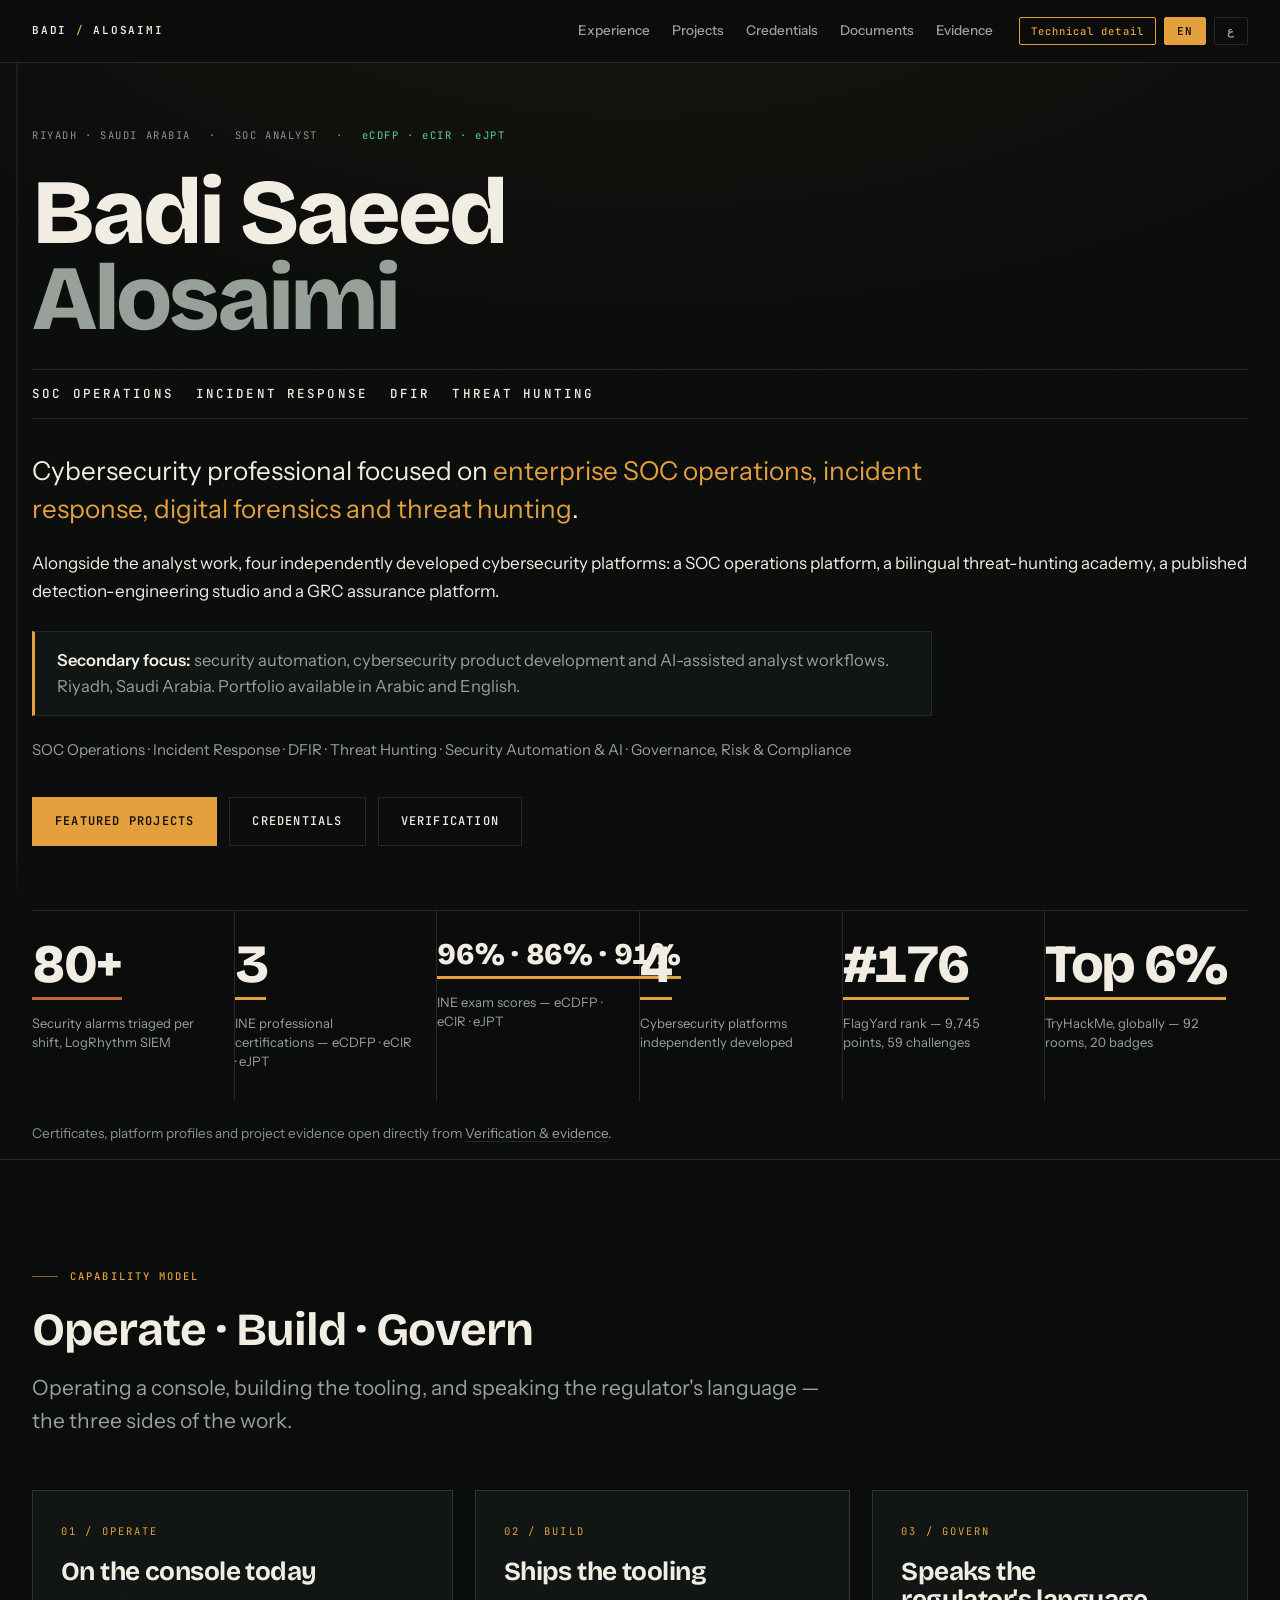
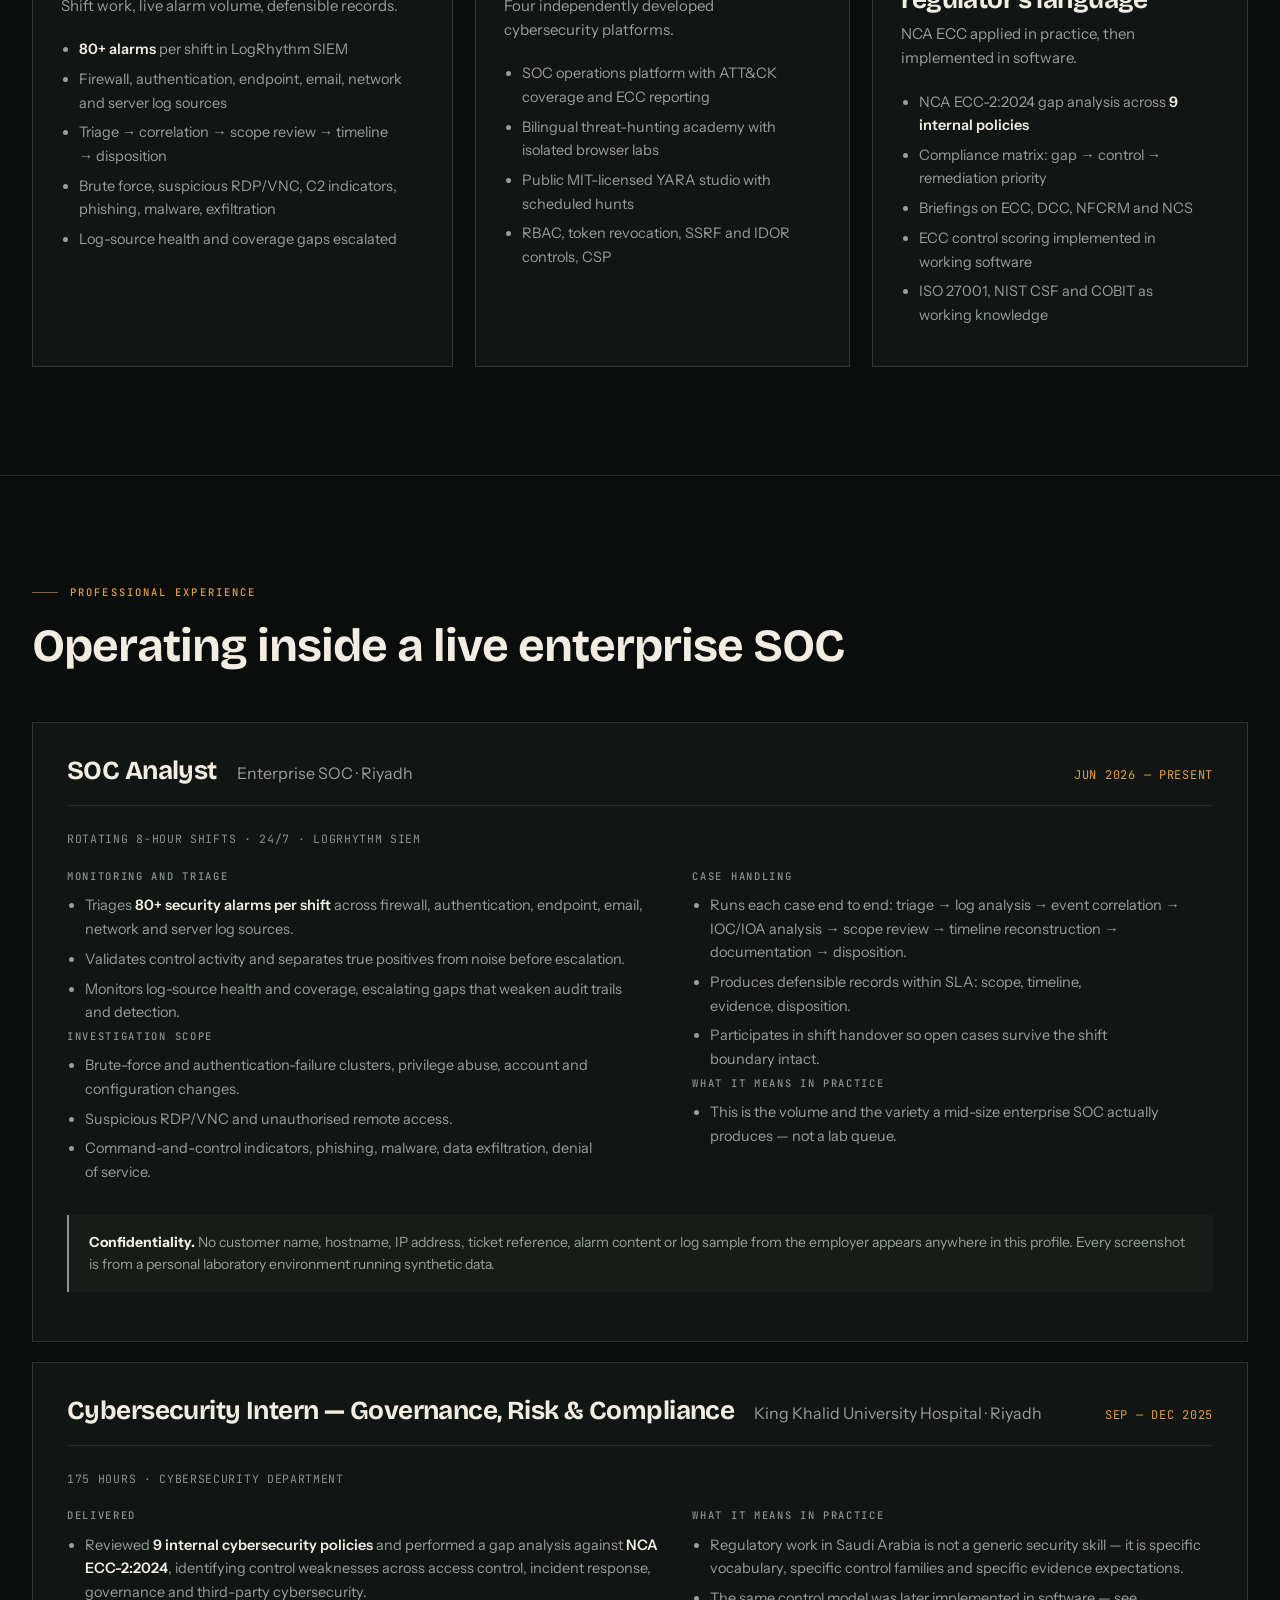
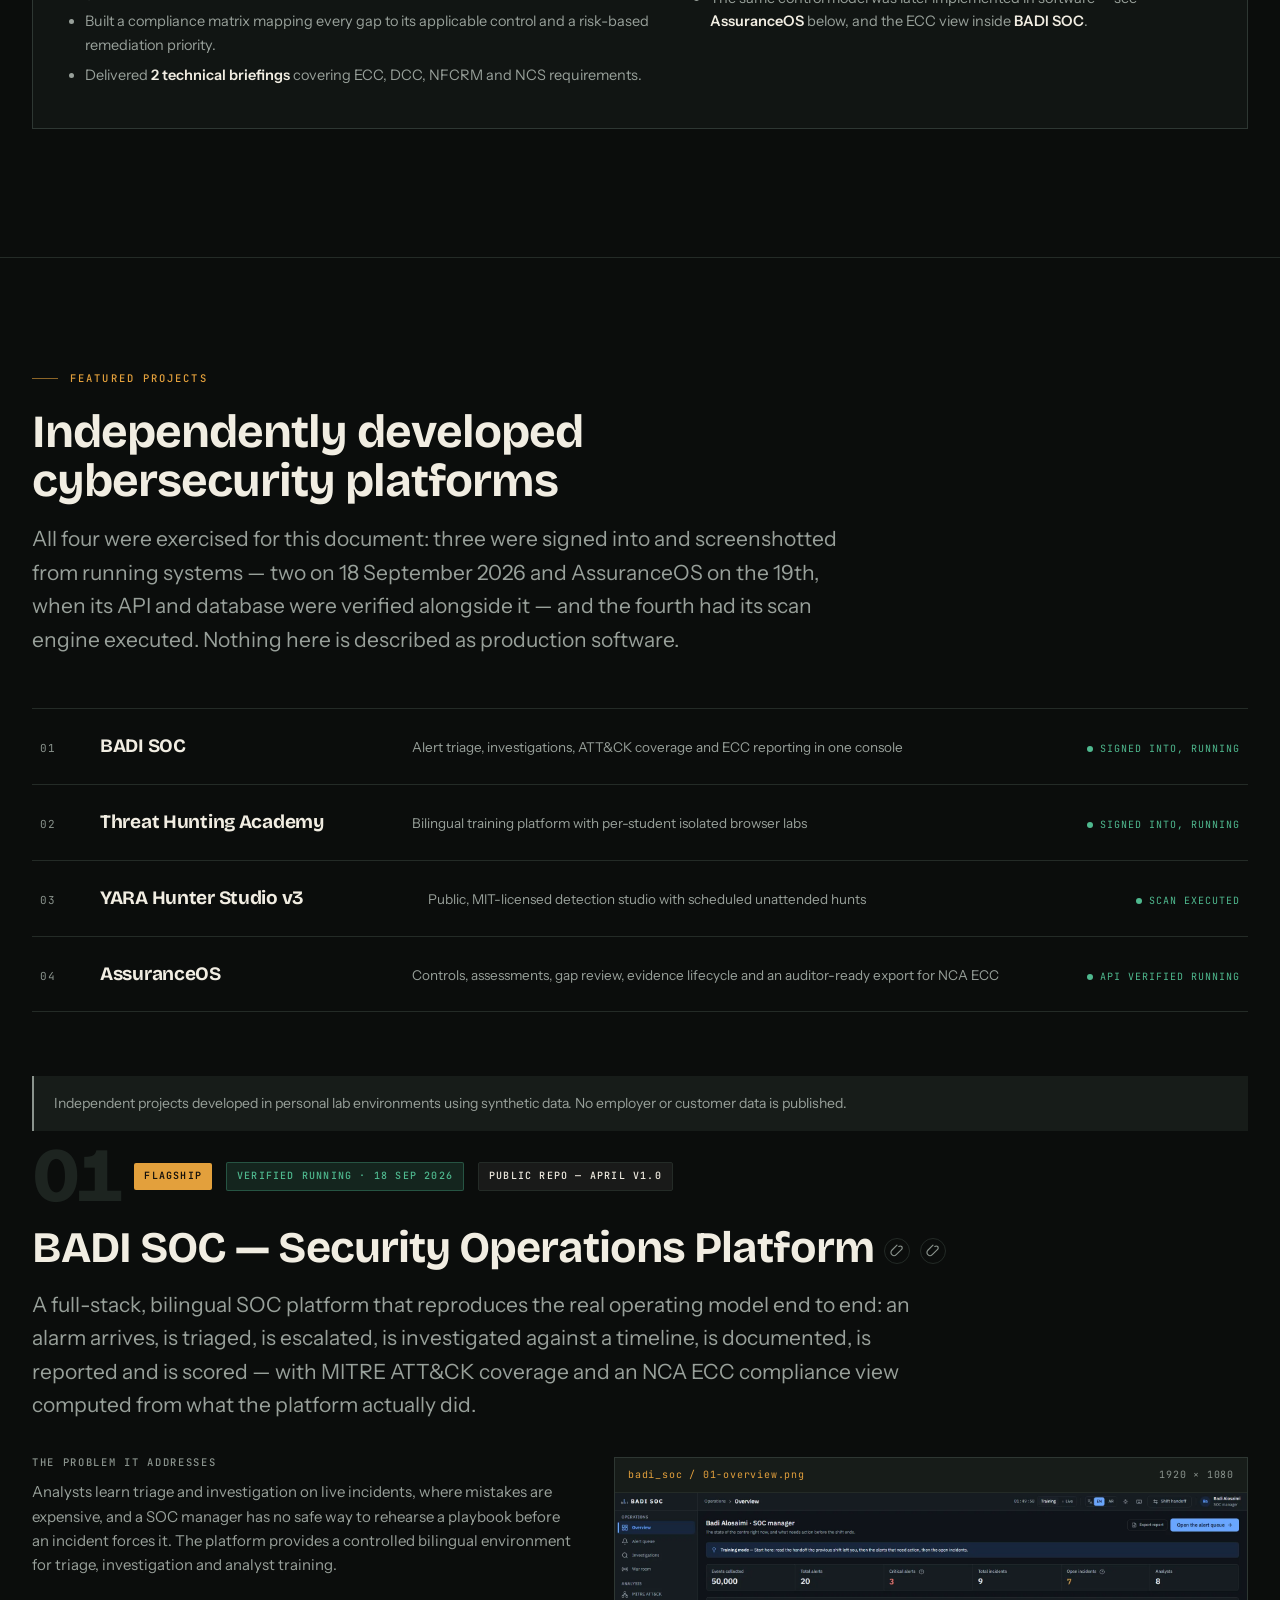
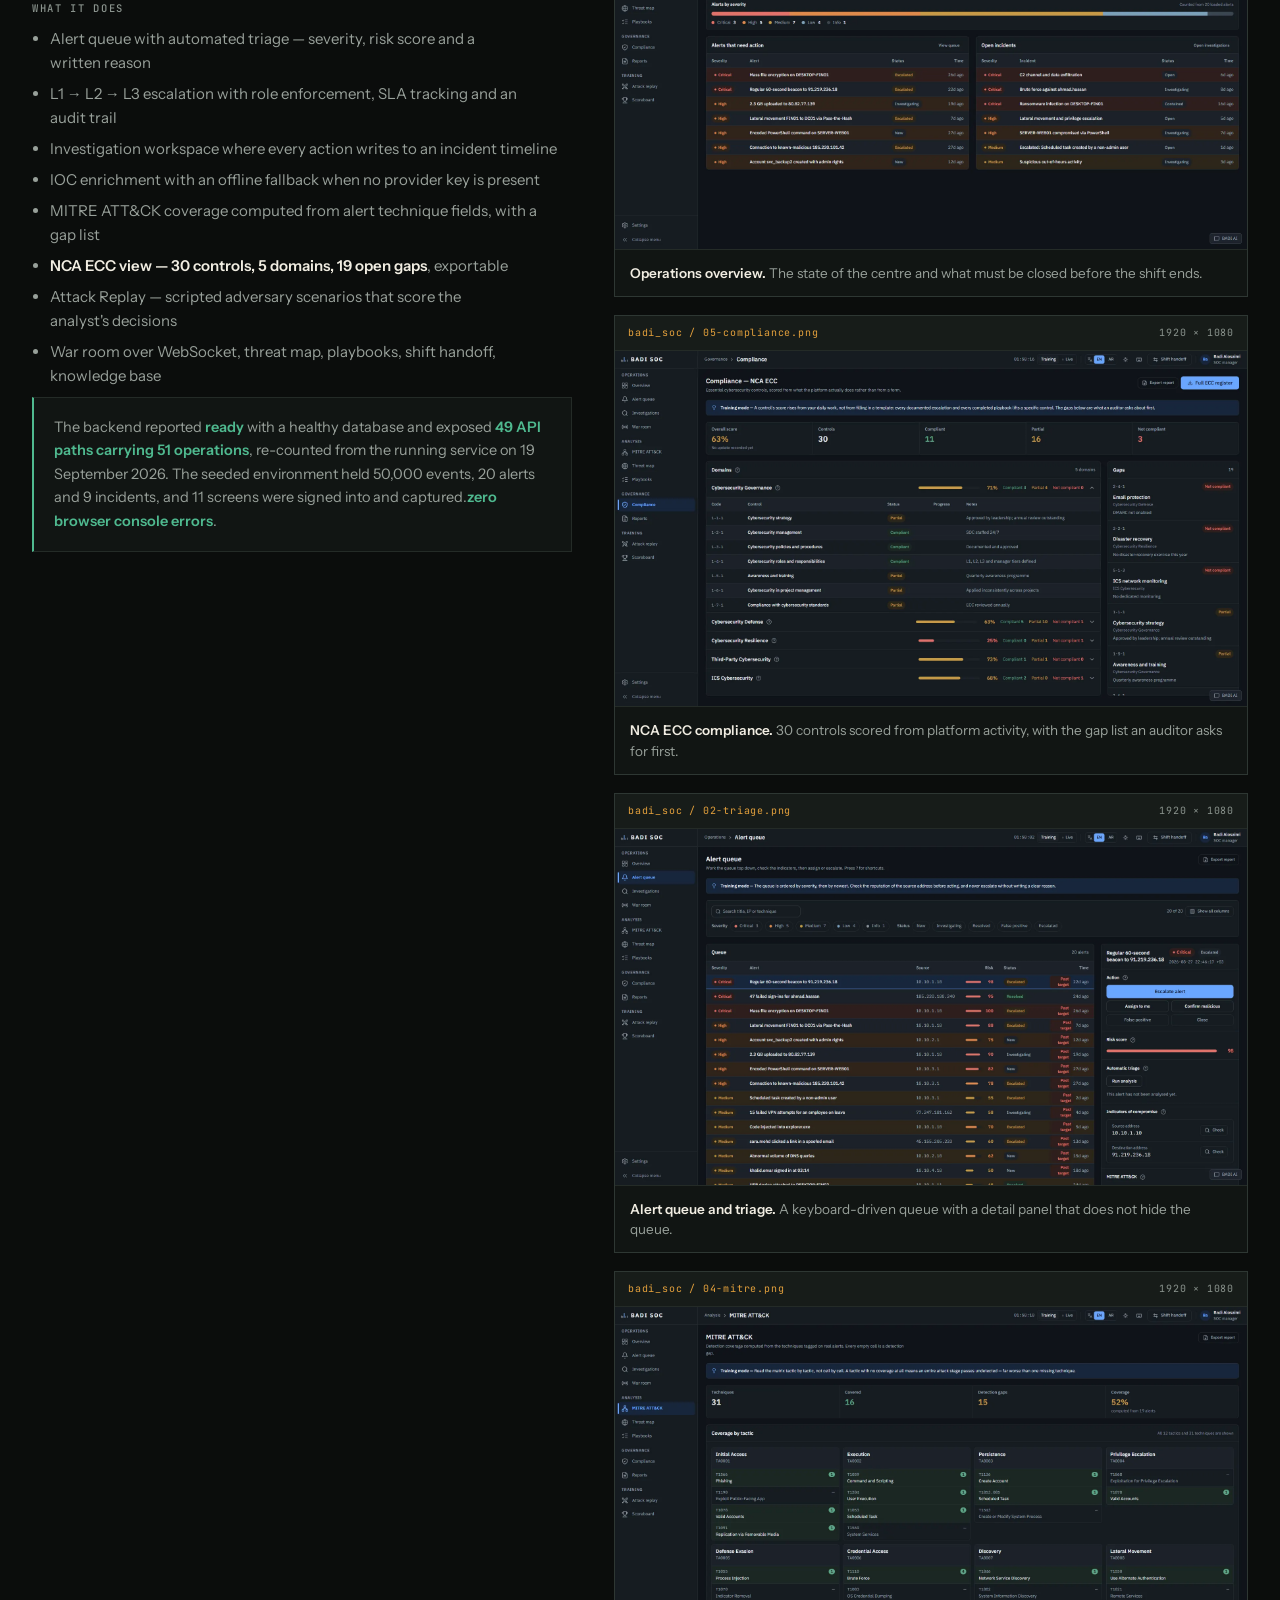
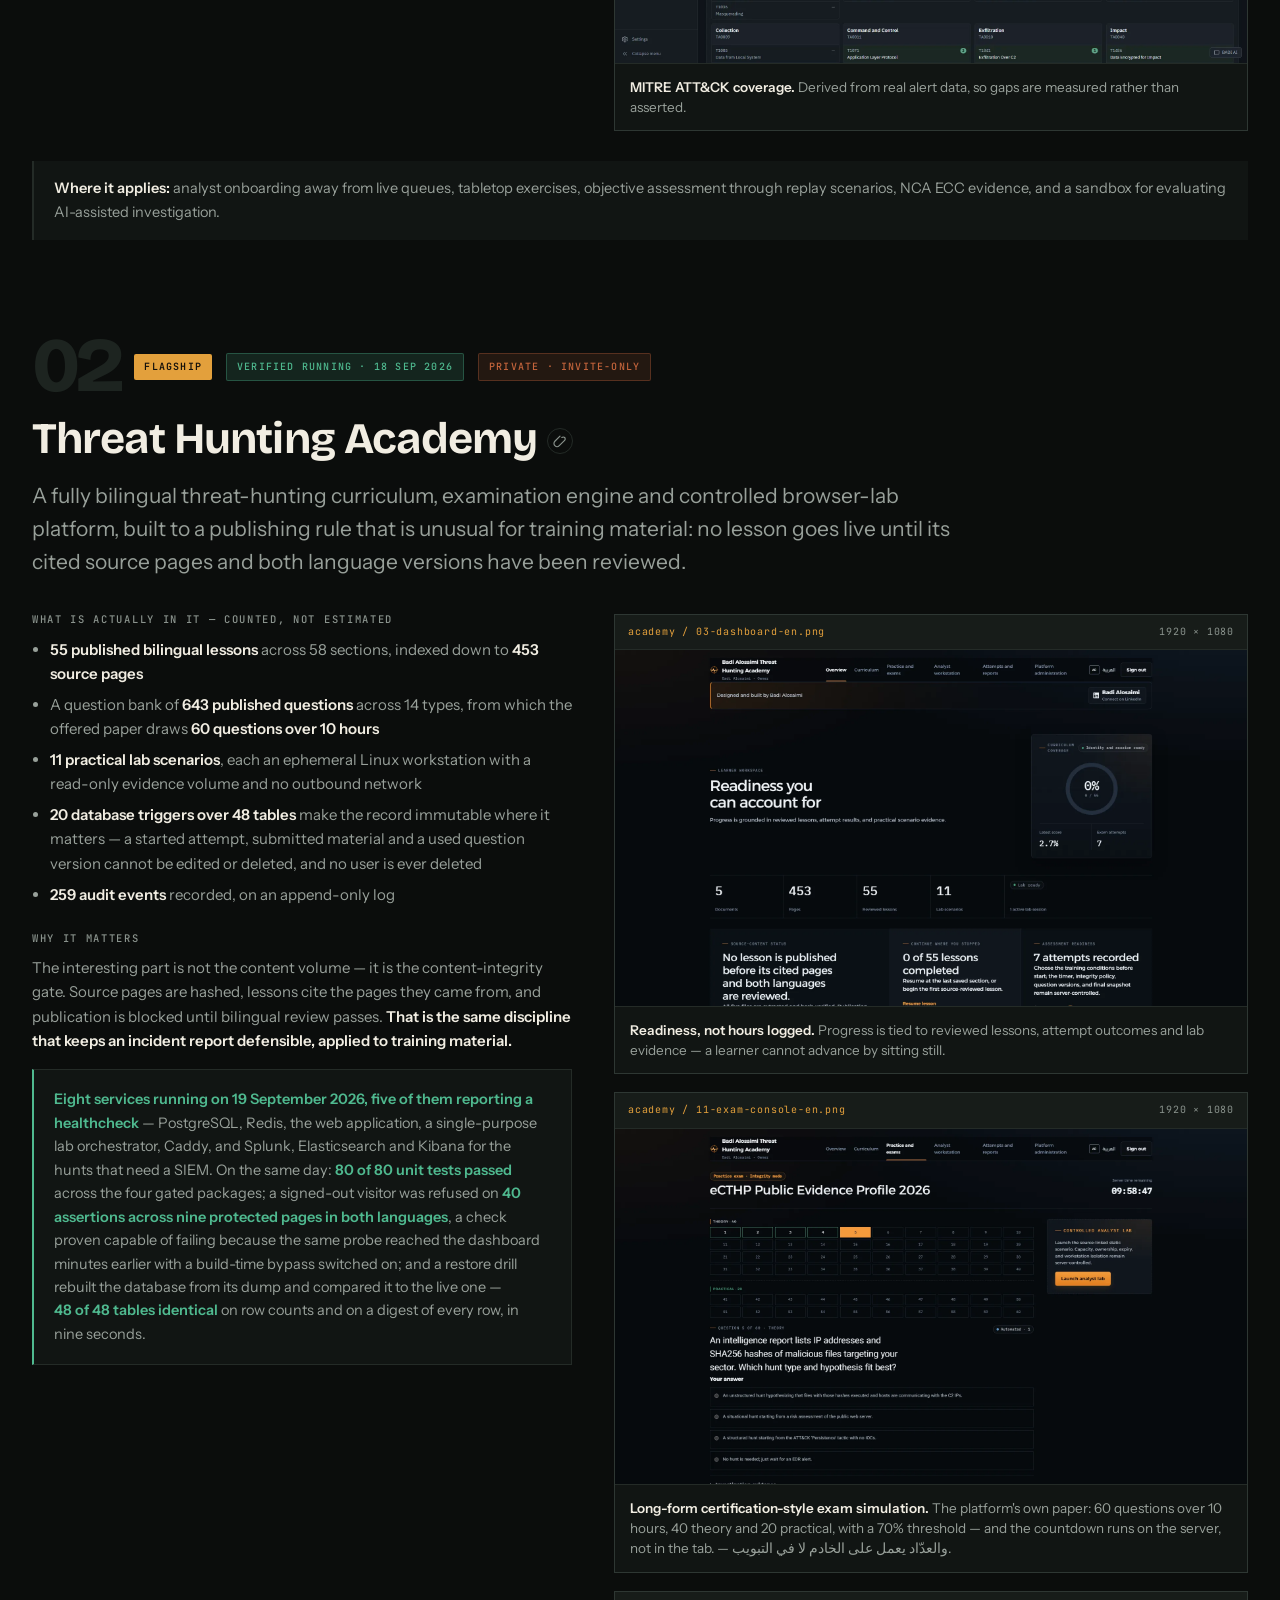
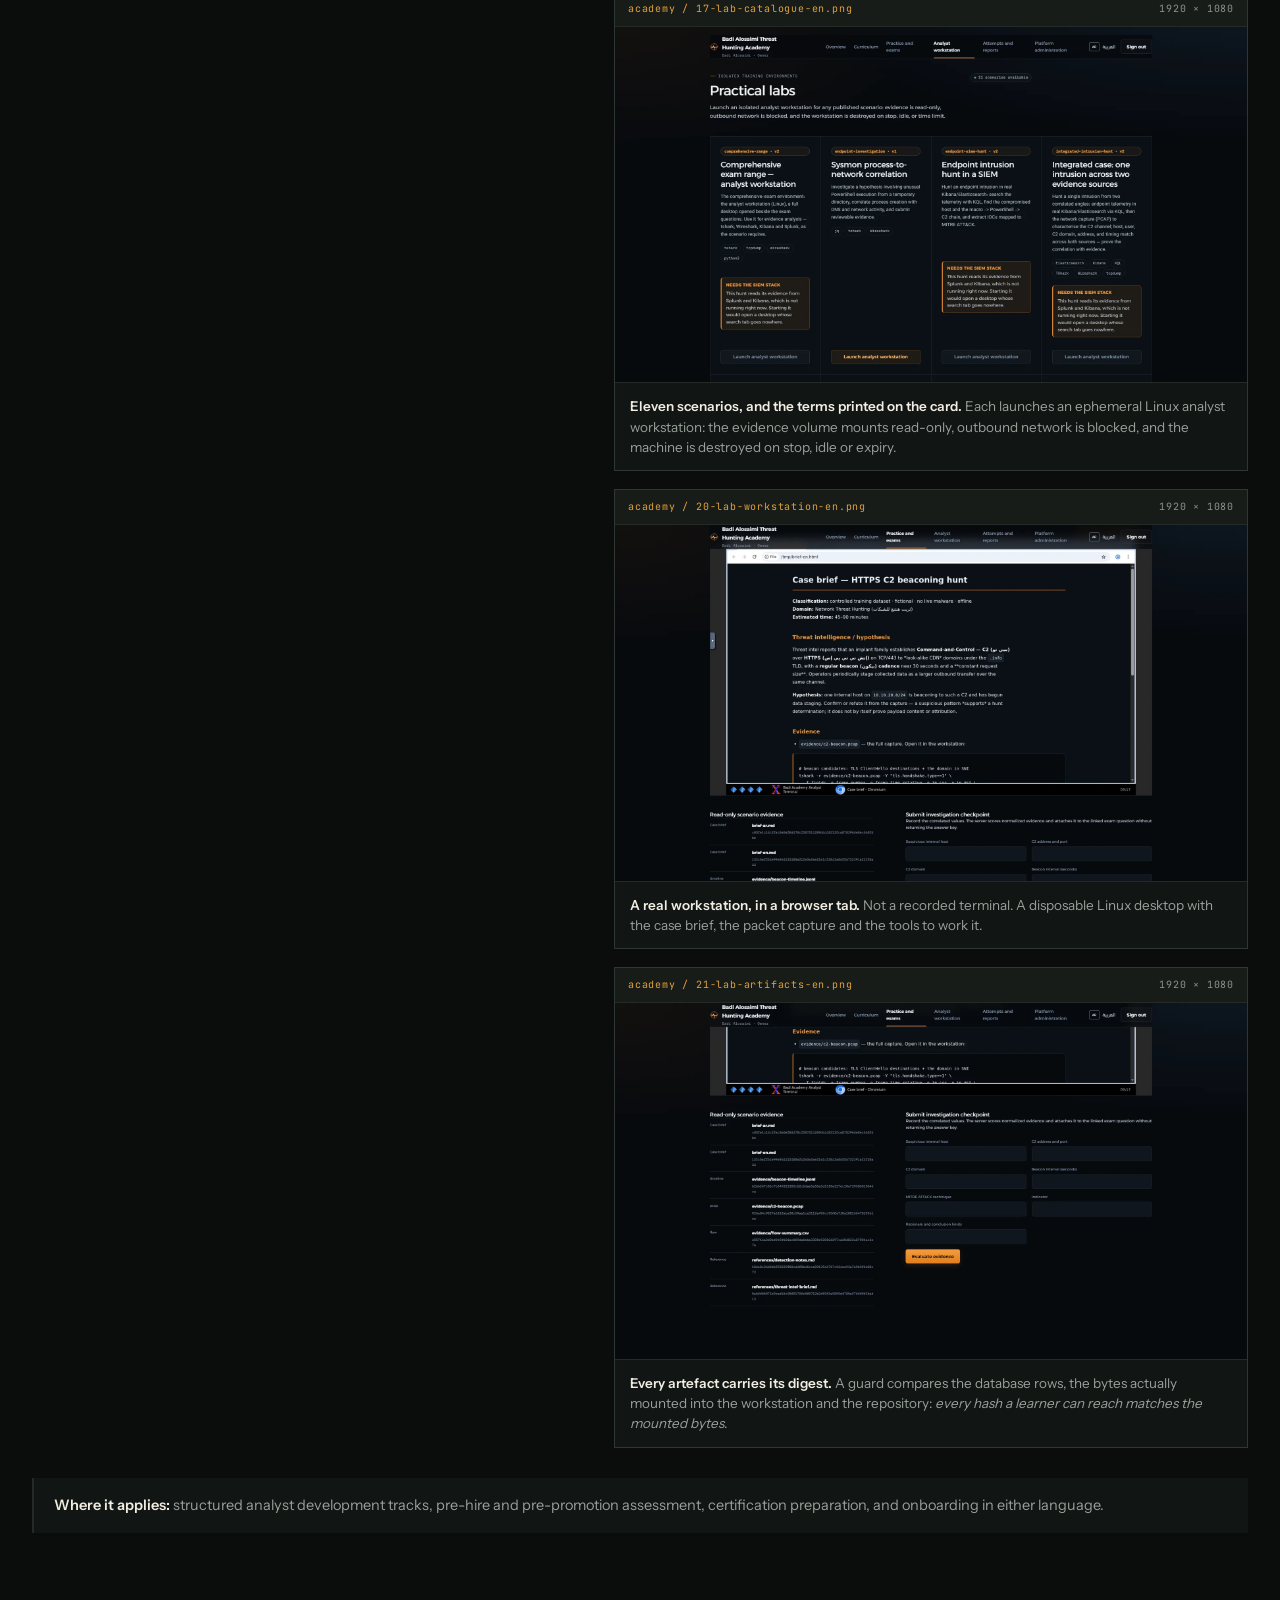
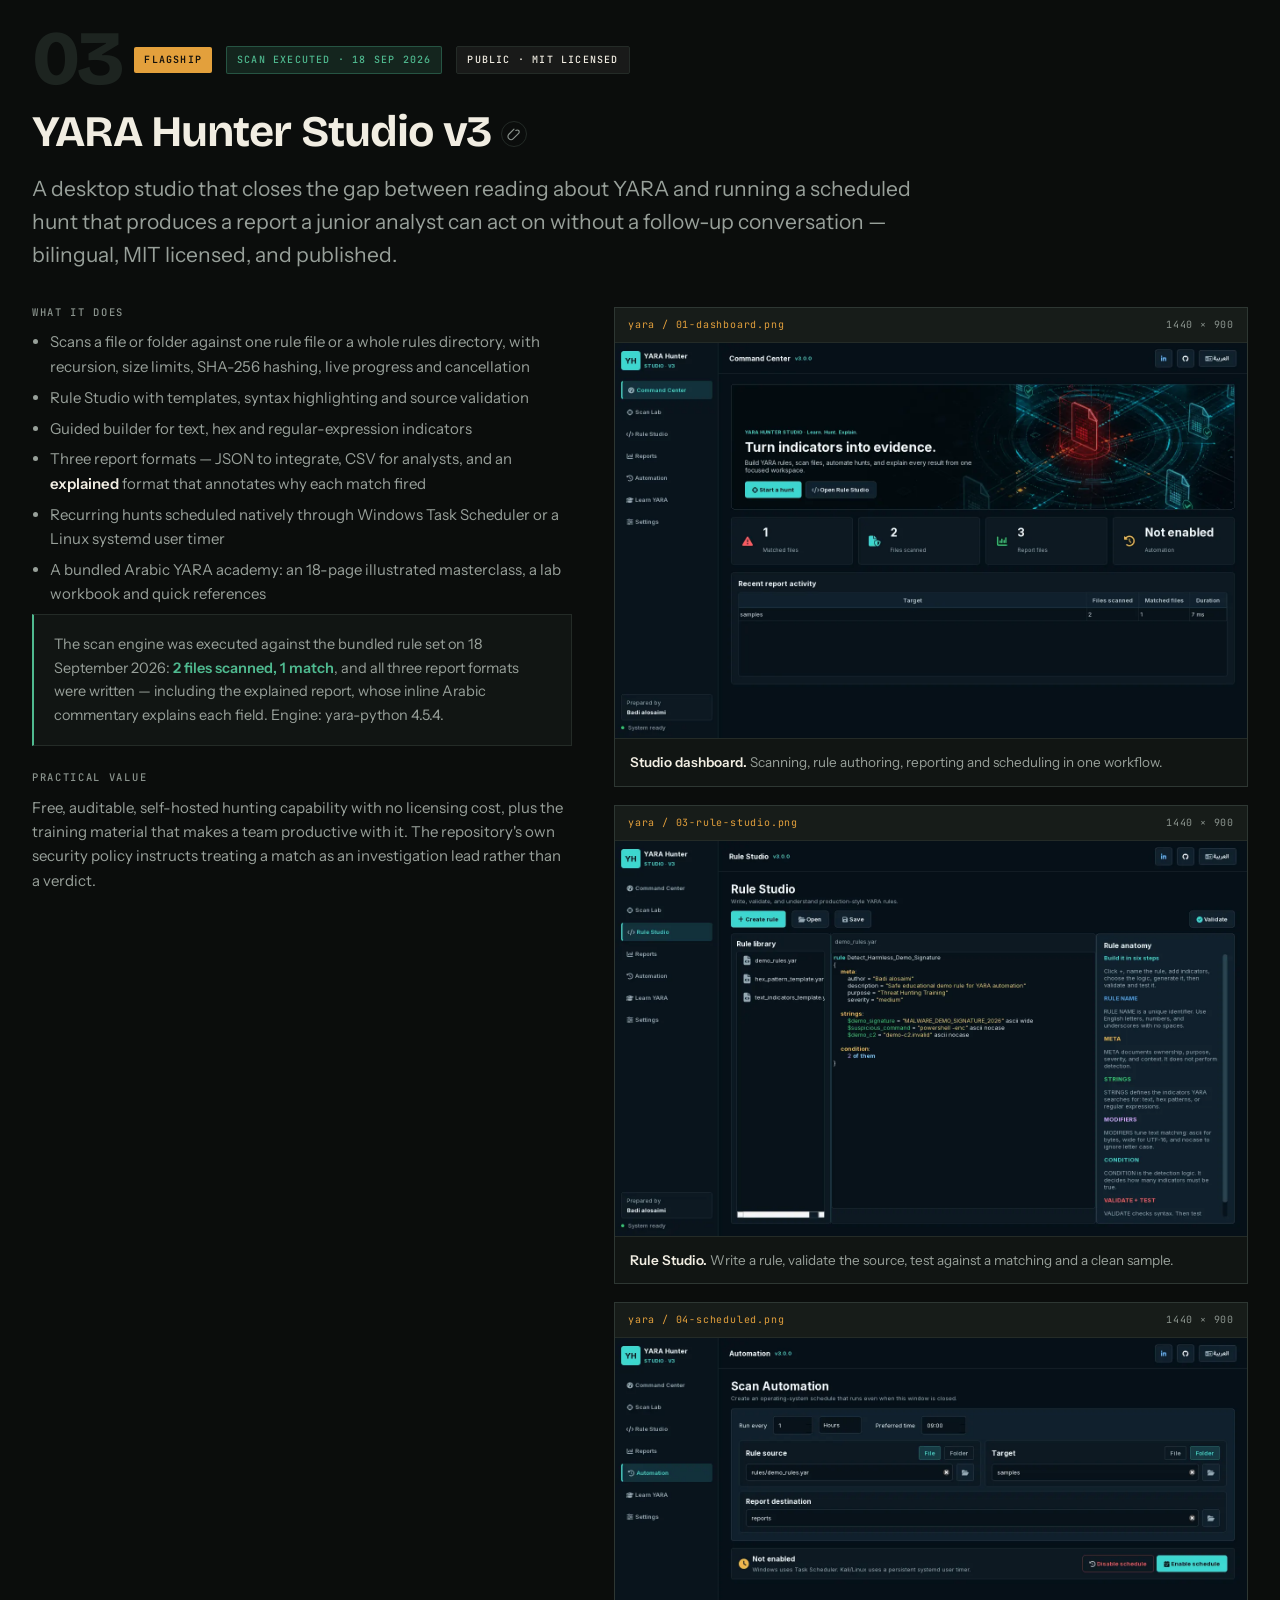
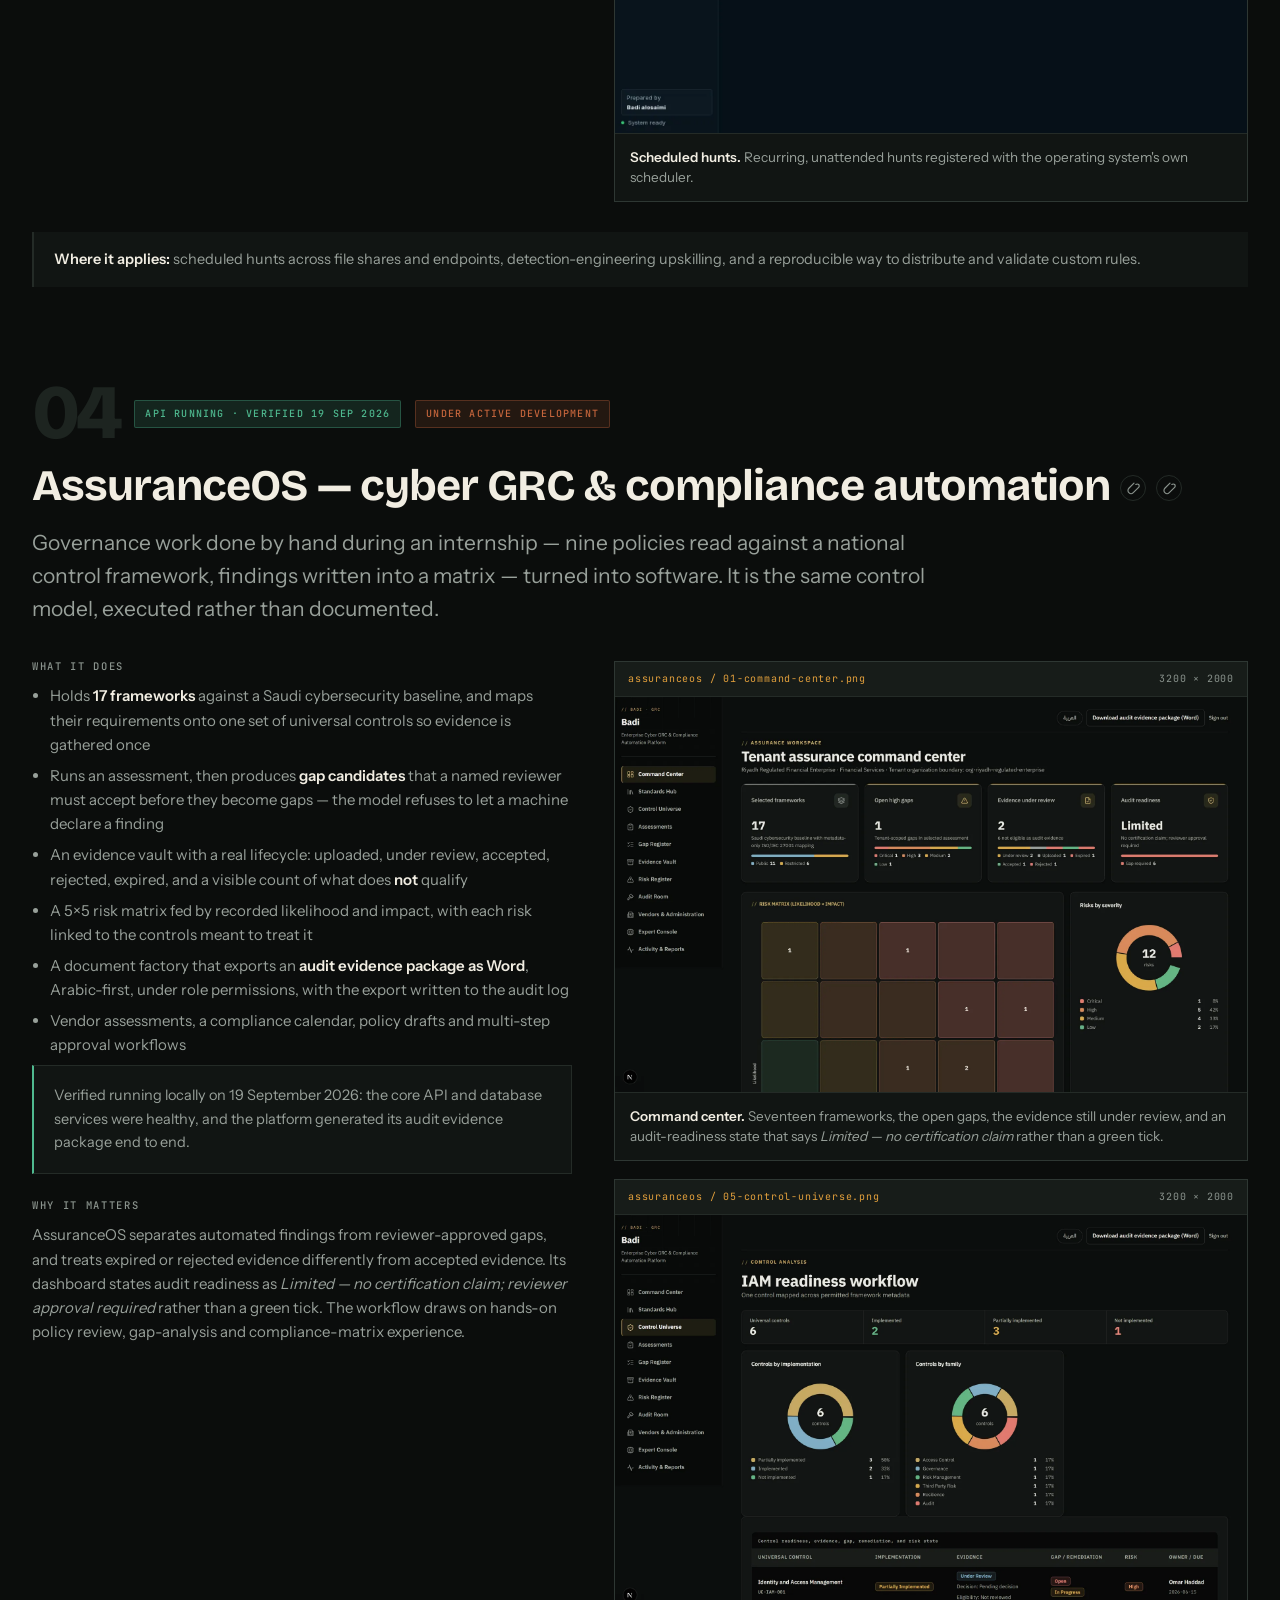
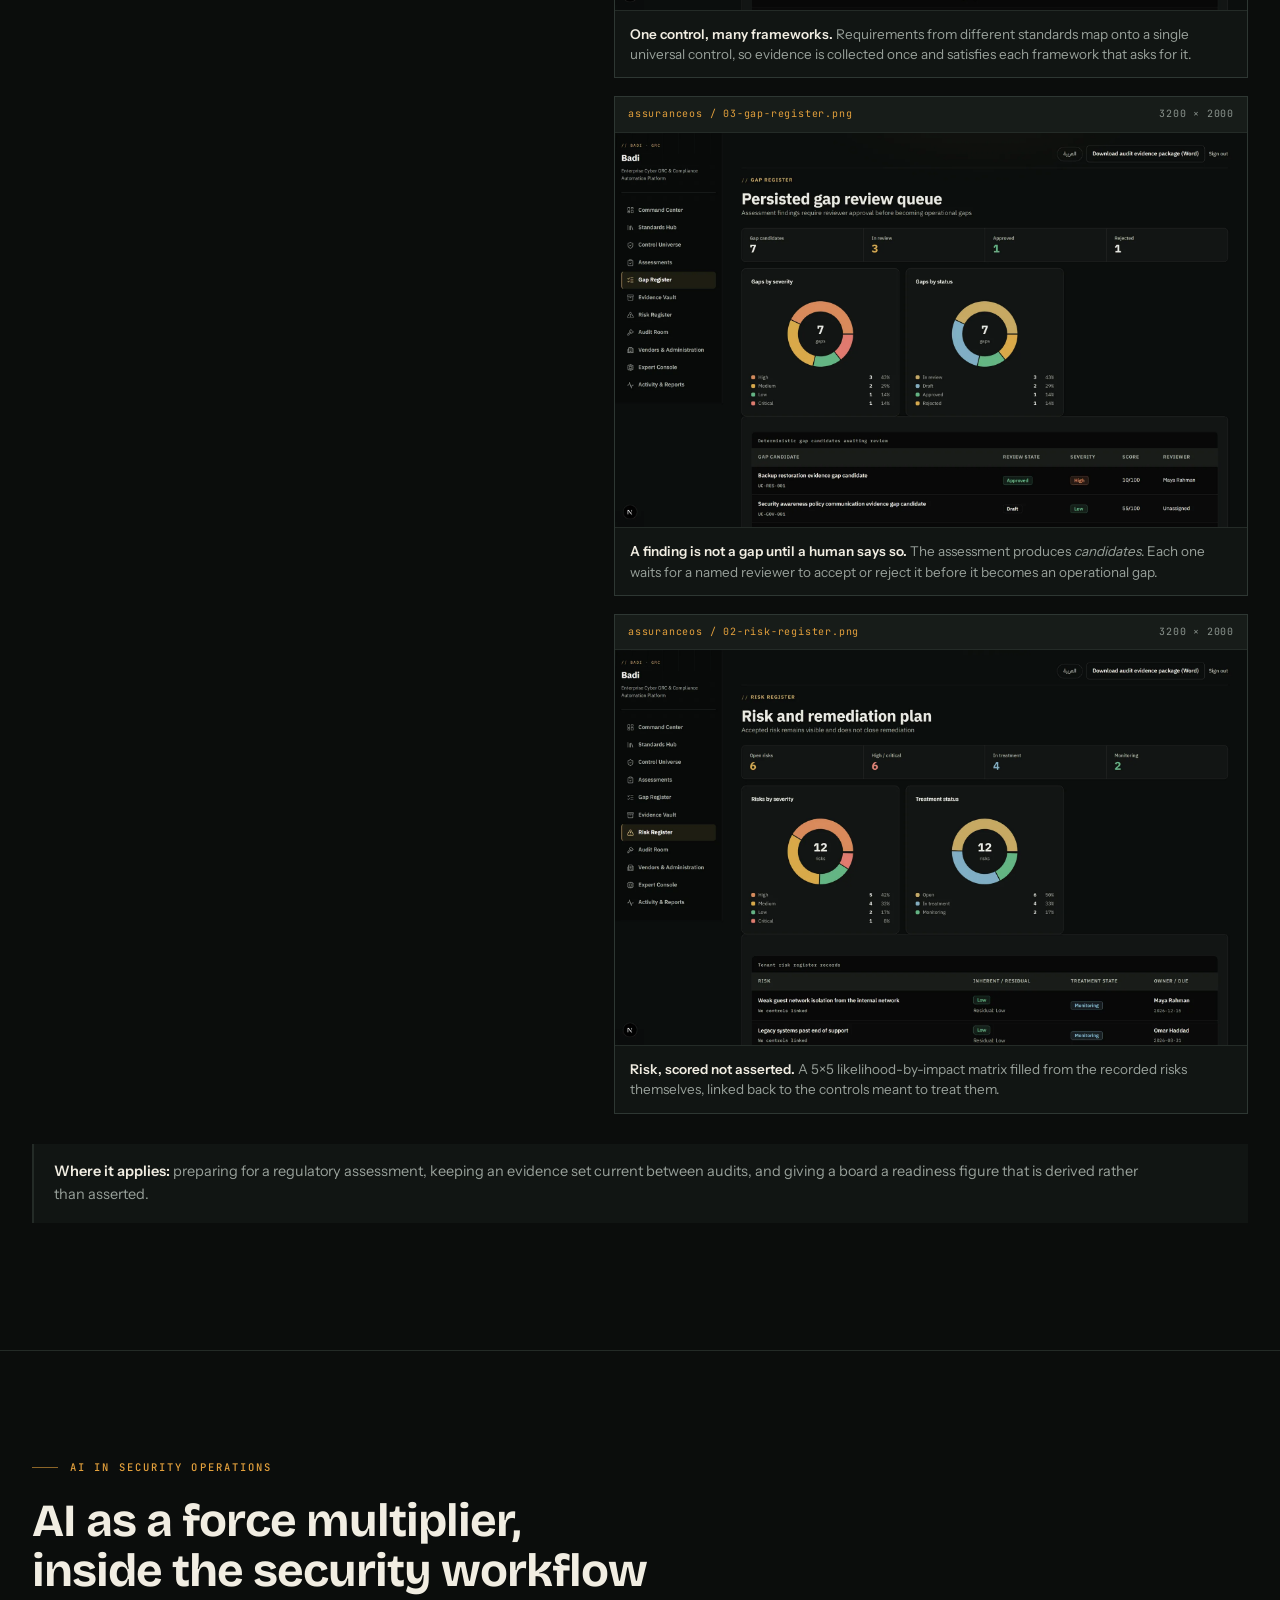
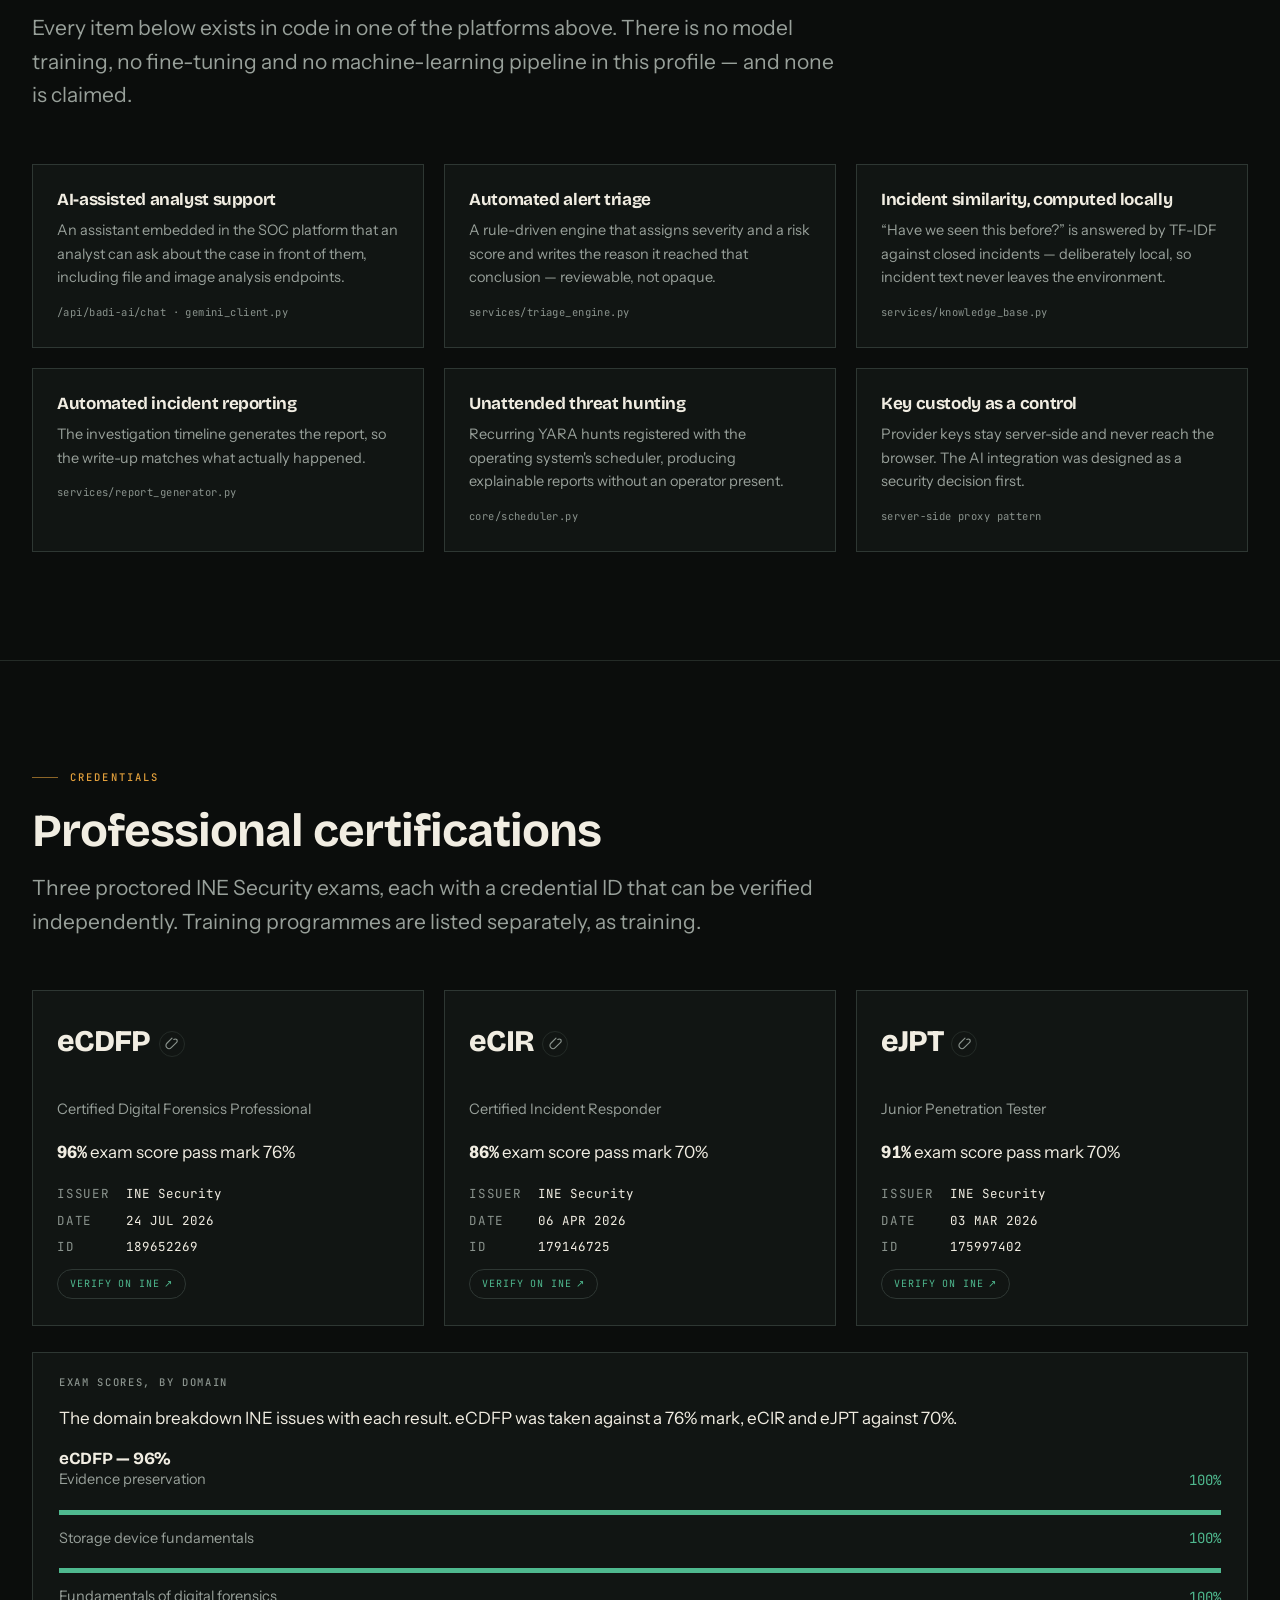
==== index.html @ b580a518 "Badi Saeed Alosaimi — cybersecurity portfolio A self-contained bilingual static site: hand-written H" ====
<!DOCTYPE html>
<html lang="en" dir="ltr" class="no-js">
<head>
<meta charset="utf-8">
<meta name="viewport" content="width=device-width, initial-scale=1">
<title>Badi Saeed Alosaimi | SOC Analyst · Incident Response · DFIR · Threat Hunting</title>
<meta name="description" content="Cybersecurity professional in Riyadh focused on SOC operations, incident response, DFIR, threat hunting, security automation and independently developed security platforms.">
<meta name="author" content="Badi Saeed Alosaimi">
<meta name="theme-color" content="#0b0d0c">
<link rel="canonical" href="https://bedochi1996.github.io/">

<!-- Share card. Without these the link pastes into LinkedIn, WhatsApp and Slack
     as a bare blue URL, which is where most first impressions of this page happen. -->
<meta property="og:type" content="profile">
<meta property="og:site_name" content="Badi Saeed Alosaimi">
<meta property="og:title" content="Badi Saeed Alosaimi | SOC Analyst · Incident Response · DFIR · Threat Hunting">
<meta property="og:description" content="SOC analyst in Riyadh — incident response, digital forensics and threat hunting, with four independently developed security platforms. eCDFP · eCIR · eJPT.">
<meta property="og:url" content="https://bedochi1996.github.io/">
<meta property="og:image" content="https://bedochi1996.github.io/assets/img/share-card.png">
<meta property="og:image:width" content="1200">
<meta property="og:image:height" content="630">
<meta property="og:image:alt" content="Badi Saeed Alosaimi — SOC analyst, incident response, DFIR and threat hunting, Riyadh">
<meta property="og:locale" content="en_US">
<meta property="og:locale:alternate" content="ar_SA">
<meta property="profile:first_name" content="Badi">
<meta property="profile:last_name" content="Alosaimi">
<meta name="twitter:card" content="summary_large_image">
<meta name="twitter:title" content="Badi Saeed Alosaimi | SOC Analyst · Incident Response · DFIR · Threat Hunting">
<meta name="twitter:description" content="SOC analyst in Riyadh — incident response, digital forensics and threat hunting, with four independently developed security platforms. eCDFP · eCIR · eJPT.">
<meta name="twitter:image:alt" content="Badi Saeed Alosaimi — SOC analyst, incident response, DFIR and threat hunting, Riyadh">
<meta name="twitter:image" content="https://bedochi1996.github.io/assets/img/share-card.png">
<script>document.documentElement.className = "js";
// If profile.js never arrives, nothing would ever add .in and the page would stay blank.
setTimeout(function () {
  if (window.__profileReady) return;
  var r = document.querySelectorAll(".rv");
  for (var i = 0; i < r.length; i++) r[i].classList.add("in");
}, 2500);</script>
<link rel="alternate" hreflang="en" href="https://bedochi1996.github.io/">
<link rel="alternate" hreflang="ar" href="https://bedochi1996.github.io/?lang=ar">
<link rel="alternate" hreflang="x-default" href="https://bedochi1996.github.io/">

<script type="application/ld+json">
{
  "@context": "https://schema.org",
  "@type": "Person",
  "name": "Badi Saeed Alosaimi",
  "alternateName": "بادي سعيد العصيمي",
  "jobTitle": "SOC Analyst — Incident Response, DFIR and Threat Hunting",
  "description": "Cybersecurity professional in Riyadh focused on SOC operations, incident response, DFIR, threat hunting, security automation and independently developed security platforms.",
  "url": "https://bedochi1996.github.io/",
  "image": "https://bedochi1996.github.io/assets/img/share-card.png",
  "address": { "@type": "PostalAddress", "addressLocality": "Riyadh", "addressCountry": "SA" },
  "email": "mailto:Badi.osaimi@gmail.com",
  "knowsLanguage": ["ar", "en"],
  "sameAs": [
    "https://certs.ine.com/054979be-f444-4b4a-885f-874c368c7966",
    "https://certs.ine.com/ecbe48e7-12d3-42f3-a6c2-5d0ef28d47fa",
    "https://certs.ine.com/68b83dfb-e47a-48af-92f7-fadc62d5bf43",
    "https://flagyard.com/profile/820eb6bb-7d27-44ca-98ea-05d9622c82bf",
    "https://github.com/bedochi1996",
    "https://linkedin.com/in/badi-alosaimi",
    "https://tryhackme.com/p/badiOS"
  ],
  "knowsAbout": [
    "Security operations", "Incident response", "Digital forensics", "Threat hunting",
    "Detection engineering", "YARA", "MITRE ATT&CK", "NCA ECC-2:2024", "Security automation"
  ],
  "hasCredential": [
    { "@type": "EducationalOccupationalCredential", "name": "eCDFP — Certified Digital Forensics Professional", "credentialCategory": "certification", "recognizedBy": { "@type": "Organization", "name": "INE Security" }, "identifier": "189652269" },
    { "@type": "EducationalOccupationalCredential", "name": "eCIR — Certified Incident Responder", "credentialCategory": "certification", "recognizedBy": { "@type": "Organization", "name": "INE Security" }, "identifier": "179146725" },
    { "@type": "EducationalOccupationalCredential", "name": "eJPT — Junior Penetration Tester", "credentialCategory": "certification", "recognizedBy": { "@type": "Organization", "name": "INE Security" }, "identifier": "175997402" }
  ]
}
</script>

<link rel="stylesheet" href="assets/css/profile.css">
<link rel="icon" href="data:image/svg+xml,%3Csvg xmlns='http://www.w3.org/2000/svg' viewBox='0 0 32 32'%3E%3Crect width='32' height='32' fill='%230b0d0c'/%3E%3Crect x='7' y='4' width='2' height='24' fill='%23e3a03c'/%3E%3Crect x='13' y='11' width='12' height='2' fill='%23f1ede2'/%3E%3Crect x='13' y='17' width='8' height='2' fill='%23f1ede2'/%3E%3C/svg%3E">
</head>
<body>
<a class="skip" href="#main"><span class="en">Skip to content</span><span class="ar">تخطَّ إلى المحتوى</span></a>

<div class="sweep" id="sweep" aria-hidden="true"><i></i></div>
<div class="axis" aria-hidden="true"></div>
<nav class="axis-ticks" id="ticks" aria-label="Section index"></nav>

<header class="topbar">
  <div class="topbar-in">
    <div class="mark">BADI <b>/</b> ALOSAIMI</div>
    <nav class="nav" id="nav" aria-label="Sections">
      <a href="#experience"><span class="en">Experience</span><span class="ar">الخبرة</span></a>
      <a href="#products"><span class="en">Projects</span><span class="ar">المشاريع</span></a>
      <a href="#credentials"><span class="en">Credentials</span><span class="ar">الشهادات</span></a>
      <a href="#documents"><span class="en">Documents</span><span class="ar">الوثائق</span></a>
      <a href="#evidence"><span class="en">Evidence</span><span class="ar">الأدلة</span></a>
    </nav>
    <div class="controls">
      <button type="button" class="viewbtn" id="btn-exec" aria-pressed="true">
        <span class="lbl-full"><span class="en">Technical detail</span><span class="ar">التفاصيل التقنية</span></span>
        <span class="lbl-exec"><span class="en">Overview</span><span class="ar">نظرة عامة</span></span>
      </button>
      <button type="button" class="lang on" id="btn-en" aria-pressed="true" lang="en" aria-label="English">EN</button>
      <button type="button" class="lang" id="btn-ar" aria-pressed="false" lang="ar" aria-label="العربية">ع</button>
    </div>
  </div>
</header>

<nav class="mobnav" aria-label="Quick links">
  <a href="#products"><span class="en">Projects</span><span class="ar">المشاريع</span></a>
  <a href="#credentials"><span class="en">Credentials</span><span class="ar">الشهادات</span></a>
  <a href="#documents"><span class="en">Documents</span><span class="ar">الوثائق</span></a>
  <a href="#evidence"><span class="en">Evidence</span><span class="ar">الأدلة</span></a>
  <a href="#contact"><span class="en">Contact</span><span class="ar">التواصل</span></a>
</nav>

<main id="main">

<!-- ══════════════ 01 · HERO ══════════════ -->
<section class="hero" id="top">
  <div class="wrap hero-in">
    <p class="stamp rv">
      <span class="en">RIYADH · SAUDI ARABIA</span><span class="ar">الرياض · السعودية</span>
      <span>·</span>
      <span class="en">SOC ANALYST</span><span class="ar">محلل مركز عمليات أمنية</span>
      <span>·</span>
      <b class="en">eCDFP · eCIR · eJPT</b><b class="ar">eCDFP · eCIR · eJPT</b>
    </p>

    <h1 class="rv">
      <span class="en">Badi Saeed<span class="l2">Alosaimi</span></span>
      <span class="ar">بادي سعيد<span class="l2">العصيمي</span></span>
    </h1>

    <div class="declare rv">
      <span class="en">SOC OPERATIONS</span><span class="ar">عمليات المراقبة الأمنية</span>
      <span class="en">INCIDENT RESPONSE</span><span class="ar">الاستجابة للحوادث</span>
      <span class="en">DFIR</span><span class="ar">التحليل الجنائي الرقمي</span>
      <span class="en">THREAT HUNTING</span><span class="ar">صيد التهديدات</span>
    </div>

    <p class="lede rv">
      <span class="en">Cybersecurity professional focused on <em>enterprise SOC operations, incident response, digital forensics and threat hunting</em>.</span>
      <span class="ar">مختص أمن سيبراني يركّز على <em>عمليات المراقبة الأمنية المؤسسية، والاستجابة للحوادث، والتحليل الجنائي الرقمي، وصيد التهديدات</em>.</span>
    </p>
    <p class="lede-sub rv">
      <span class="en">Alongside the analyst work, four independently developed cybersecurity platforms: a SOC operations platform, a bilingual threat-hunting academy, a published detection-engineering studio and a GRC assurance platform.</span>
      <span class="ar">وإلى جانب عمل التحليل، أربع منصات أمن سيبراني مطوّرة بشكل مستقل: منصة عمليات أمنية، وأكاديمية صيد تهديدات ثنائية اللغة، واستوديو هندسة كشف منشور، ومنصة حوكمة وضمان.</span>
    </p>

    <p class="ask-line rv">
      <span class="en"><b>Secondary focus:</b> security automation, cybersecurity product development and AI-assisted analyst workflows. Riyadh, Saudi Arabia. Portfolio available in Arabic and English.</span>
      <span class="ar"><b>التركيز الثانوي:</b> أتمتة الأمن، وتطوير منتجات الأمن السيبراني، ومسارات عمل المحلل المدعومة بالذكاء الاصطناعي. الرياض، السعودية. والبروفايل متاح بالعربية والإنجليزية.</span>
    </p>

    <p class="meta-line rv">
      <span class="en">SOC Operations · Incident Response · DFIR · Threat Hunting · Security Automation &amp; AI · Governance, Risk &amp; Compliance</span>
      <span class="ar">عمليات المراقبة الأمنية · الاستجابة للحوادث · التحليل الجنائي الرقمي · صيد التهديدات · أتمتة الأمن والذكاء الاصطناعي · الحوكمة والمخاطر والامتثال</span>
    </p>

    <div class="cta rv">
      <a class="btn solid" href="#products"><span class="en">Featured projects</span><span class="ar">المشاريع المميّزة</span></a>
      <a class="btn" href="#credentials"><span class="en">Credentials</span><span class="ar">الشهادات</span></a>
      <a class="btn" href="#evidence"><span class="en">Verification</span><span class="ar">التحقق</span></a>
    </div>
  </div>

  <!-- 02 · METRICS -->
  <div class="wrap">
    <div class="metrics rv">
      <div class="metric stated">
        <div class="n"><span class="num">80+</span></div>
        <div class="l"><span class="en">Security alarms triaged per shift, LogRhythm SIEM</span><span class="ar">إنذاراً أمنياً تُفرز في كل وردية على LogRhythm</span></div>
      </div>
      <div class="metric">
        <div class="n"><span class="num">3</span></div>
        <div class="l"><span class="en">INE professional certifications — eCDFP · eCIR · eJPT</span><span class="ar">شهادات احترافية من INE — eCDFP · eCIR · eJPT</span></div>
      </div>
      <div class="metric">
        <div class="n scores"><span class="num">96%</span> · <span class="num">86%</span> · <span class="num">91%</span></div>
        <div class="l"><span class="en">INE exam scores — eCDFP · eCIR · eJPT</span><span class="ar">درجات اختبارات INE — eCDFP · eCIR · eJPT</span></div>
      </div>
      <div class="metric">
        <div class="n"><span class="num">4</span></div>
        <div class="l"><span class="en">Cybersecurity platforms independently developed</span><span class="ar">منصات أمن سيبراني طُوّرت بشكل مستقل</span></div>
      </div>
      <div class="metric">
        <div class="n"><span class="num">#176</span></div>
        <div class="l"><span class="en">FlagYard rank — <span class="num">9,745</span> points, <span class="num">59</span> challenges</span><span class="ar">ترتيب FlagYard — <span class="num">9,745</span> نقطة و<span class="num">59</span> تحدياً</span></div>
      </div>
      <div class="metric">
        <div class="n"><span class="num">Top 6%</span></div>
        <div class="l"><span class="en">TryHackMe, globally — <span class="num">92</span> rooms, <span class="num">20</span> badges</span><span class="ar">TryHackMe عالمياً — <span class="num">92</span> غرفة و<span class="num">20</span> وساماً</span></div>
      </div>
    </div>
    <p class="ev-note rv">
      <span class="en">Certificates, platform profiles and project evidence open directly from <a href="#evidence">Verification &amp; evidence</a>.</span>
      <span class="ar">الشهادات وملفات المنصات وأدلة المشاريع تُفتح مباشرة من <a href="#evidence">التحقق والأدلة</a>.</span>
    </p>
  </div>
</section>

<!-- ══════════════ 04 · OPERATE / BUILD / GOVERN ══════════════ -->
<section id="model">
  <div class="wrap">
    <div class="shead rv">
      <p class="kicker"><span class="en">Capability model</span><span class="ar">نموذج القدرة</span></p>
      <h2><span class="en">Operate · Build · Govern</span><span class="ar">التشغيل · البناء · الحوكمة</span></h2>
      <p class="sub"><span class="en">Operating a console, building the tooling, and speaking the regulator's language — the three sides of the work.</span><span class="ar">تشغيل الكونسول، وبناء الأدوات، والتحدث بلغة المنظّم — أوجه العمل الثلاثة.</span></p>
    </div>

    <div class="pillars">
      <article class="pillar rv">
        <p class="px">01 / <span class="en">Operate</span><span class="ar">التشغيل</span></p>
        <h3><span class="en">On the console today</span><span class="ar">على الكونسول اليوم</span></h3>
        <p class="one"><span class="en">Shift work, live alarm volume, defensible records.</span><span class="ar">عمل ورديات، حجم إنذارات حقيقي، سجلات قابلة للدفاع.</span></p>
        <ul>
          <li><span class="en"><b>80+ alarms</b> per shift in LogRhythm SIEM</span><span class="ar"><b>+<span class="num">80</span> إنذاراً</b> في كل وردية على LogRhythm</span></li>
          <li><span class="en">Firewall, authentication, endpoint, email, network and server log sources</span><span class="ar">مصادر سجلات: الجدار الناري، المصادقة، الأجهزة الطرفية، البريد، الشبكة، الخوادم</span></li>
          <li><span class="en">Triage → correlation → scope review → timeline → disposition</span><span class="ar">فرز ← ربط أحداث ← مراجعة النطاق ← خط زمني ← إغلاق مُبرَّر</span></li>
          <li><span class="en">Brute force, suspicious RDP/VNC, C2 indicators, phishing, malware, exfiltration</span><span class="ar">تخمين كلمات المرور، وصول RDP/VNC مشبوه، مؤشرات C2، تصيّد، برمجيات خبيثة، تسريب بيانات</span></li>
          <li><span class="en">Log-source health and coverage gaps escalated</span><span class="ar">مراقبة صحة مصادر السجلات وتصعيد فجوات التغطية</span></li>
        </ul>
      </article>

      <article class="pillar rv">
        <p class="px">02 / <span class="en">Build</span><span class="ar">البناء</span></p>
        <h3><span class="en">Ships the tooling</span><span class="ar">يُنتج الأدوات</span></h3>
        <p class="one"><span class="en">Four independently developed cybersecurity platforms.</span><span class="ar">أربع منصات أمن سيبراني مطوَّرة بشكل مستقل.</span></p>
        <ul>
          <li><span class="en">SOC operations platform with ATT&amp;CK coverage and ECC reporting</span><span class="ar">منصة عمليات أمنية بتغطية ATT&amp;CK وتقارير الضوابط الأساسية</span></li>
          <li><span class="en">Bilingual threat-hunting academy with isolated browser labs</span><span class="ar">أكاديمية صيد تهديدات ثنائية اللغة بمعامل معزولة</span></li>
          <li><span class="en">Public MIT-licensed YARA studio with scheduled hunts</span><span class="ar">استوديو YARA عام برخصة MIT مع عمليات صيد مجدولة</span></li>
                    <li><span class="en">RBAC, token revocation, SSRF and IDOR controls, CSP</span><span class="ar">صلاحيات حسب الدور، إبطال التوكن، ضوابط SSRF و IDOR، سياسة CSP</span></li>
        </ul>
      </article>

      <article class="pillar rv">
        <p class="px">03 / <span class="en">Govern</span><span class="ar">الحوكمة</span></p>
        <h3><span class="en">Speaks the regulator's language</span><span class="ar">يتحدث لغة المنظّم</span></h3>
        <p class="one"><span class="en">NCA ECC applied in practice, then implemented in software.</span><span class="ar">ضوابط الهيئة مطبّقة عملياً، ثم منفّذة برمجياً.</span></p>
        <ul>
          <li><span class="en">NCA ECC-2:2024 gap analysis across <b>9 internal policies</b></span><span class="ar">تحليل فجوات ECC-2:<span class="num">2024</span> على <b><span class="num">9</span> سياسات داخلية</b></span></li>
          <li><span class="en">Compliance matrix: gap → control → remediation priority</span><span class="ar">مصفوفة امتثال: فجوة ← ضابط ← أولوية معالجة</span></li>
          <li><span class="en">Briefings on ECC, DCC, NFCRM and NCS</span><span class="ar">إحاطات حول ECC و DCC و NFCRM و NCS</span></li>
          <li><span class="en">ECC control scoring implemented in working software</span><span class="ar">تقييم الضوابط منفَّذ داخل برمجية تعمل فعلاً</span></li>
          <li><span class="en">ISO 27001, NIST CSF and COBIT as working knowledge</span><span class="ar">معرفة عملية بـ ISO <span class="num">27001</span> و NIST CSF و COBIT</span></li>
        </ul>
      </article>
    </div>
  </div>
</section>

<!-- ══════════════ 05 · EXPERIENCE ══════════════ -->
<section id="experience">
  <div class="wrap">
    <div class="shead rv">
      <p class="kicker"><span class="en">Professional experience</span><span class="ar">الخبرة المهنية</span></p>
      <h2><span class="en">Operating inside a live enterprise SOC</span><span class="ar">العمل داخل مركز عمليات أمنية مؤسسي حقيقي</span></h2>
    </div>

    <article class="role rv">
      <div class="role-h">
        <h3><span class="en">SOC Analyst</span><span class="ar">محلل مركز عمليات أمنية</span></h3>
        <span class="org"><span class="en">Enterprise SOC · Riyadh</span><span class="ar">مركز عمليات أمنية مؤسسي · الرياض</span></span>
        <span class="when"><span class="en">JUN 2026 — PRESENT</span><span class="ar">يونيو <span class="num">2026</span> — الآن</span></span>
      </div>
      <p class="env"><span class="en">ROTATING <span class="num">8</span>-HOUR SHIFTS · <span class="num">24</span>/<span class="num">7</span> · LOGRHYTHM SIEM</span><span class="ar">ورديات <span class="num">8</span> ساعات · <span class="num">24</span>/<span class="num">7</span> · LogRhythm SIEM</span></p>

      <div class="role-cols">
        <div>
          <h4><span class="en">Monitoring and triage</span><span class="ar">المراقبة والفرز</span></h4>
          <ul>
            <li><span class="en">Triages <b>80+ security alarms per shift</b> across firewall, authentication, endpoint, email, network and server log sources.</span><span class="ar">فرز <b>أكثر من <span class="num">80</span> إنذاراً أمنياً في الوردية</b> عبر مصادر سجلات الجدار الناري والمصادقة والأجهزة الطرفية والبريد والشبكة والخوادم.</span></li>
            <li><span class="en">Validates control activity and separates true positives from noise before escalation.</span><span class="ar">التحقق من نشاط الضوابط ويفصل الإيجابيات الحقيقية عن الضجيج قبل التصعيد.</span></li>
            <li><span class="en">Monitors log-source health and coverage, escalating gaps that weaken audit trails and detection.</span><span class="ar">مراقبة صحة مصادر السجلات وتغطيتها، ويصعّد الفجوات التي تُضعف مسارات التدقيق والكشف.</span></li>
          </ul>
          <h4><span class="en">Investigation scope</span><span class="ar">نطاق التحقيق</span></h4>
          <ul>
            <li><span class="en">Brute-force and authentication-failure clusters, privilege abuse, account and configuration changes.</span><span class="ar">تجمعات محاولات التخمين وفشل المصادقة، وإساءة استخدام الصلاحيات، وتغييرات الحسابات والإعدادات.</span></li>
            <li><span class="en">Suspicious RDP/VNC and unauthorised remote access.</span><span class="ar">وصول RDP/VNC مشبوه ووصول عن بُعد غير مصرّح.</span></li>
            <li><span class="en">Command-and-control indicators, phishing, malware, data exfiltration, denial of service.</span><span class="ar">مؤشرات القيادة والسيطرة، والتصيّد، والبرمجيات الخبيثة، وتسريب البيانات، وحجب الخدمة.</span></li>
          </ul>
        </div>
        <div>
          <h4><span class="en">Case handling</span><span class="ar">إدارة الحالة</span></h4>
          <ul>
            <li><span class="en">Runs each case end to end: triage → log analysis → event correlation → IOC/IOA analysis → scope review → timeline reconstruction → documentation → disposition.</span><span class="ar">إدارة كل حالة من أولها لآخرها: فرز ← تحليل سجلات ← ربط أحداث ← تحليل مؤشرات الاختراق والهجوم ← مراجعة النطاق ← إعادة بناء الخط الزمني ← توثيق ← إغلاق مُبرَّر.</span></li>
            <li><span class="en">Produces defensible records within SLA: scope, timeline, evidence, disposition.</span><span class="ar">إنتاج سجلات قابلة للدفاع ضمن اتفاقية مستوى الخدمة: النطاق، الخط الزمني، الأدلة، القرار.</span></li>
            <li><span class="en">Participates in shift handover so open cases survive the shift boundary intact.</span><span class="ar">المشاركة في تسليم الوردية بحيث تعبر الحالات المفتوحة حدود الوردية كاملة.</span></li>
          </ul>
          <h4><span class="en">What it means in practice</span><span class="ar">ماذا يعني هذا عملياً</span></h4>
          <ul>
            <li><span class="en">This is the volume and the variety a mid-size enterprise SOC actually produces — not a lab queue.</span><span class="ar">هذا هو الحجم والتنوع الذي إنتاجه مركز عمليات مؤسسي فعلاً — لا طابور مختبر.</span></li>
          </ul>
        </div>
      </div>

      <p class="confid">
        <span class="en"><b>Confidentiality.</b> No customer name, hostname, IP address, ticket reference, alarm content or log sample from the employer appears anywhere in this profile. Every screenshot is from a personal laboratory environment running synthetic data.</span>
        <span class="ar"><b>السرية.</b> لا يظهر في هذا الملف أي اسم عميل أو اسم مضيف أو عنوان IP أو رقم تذكرة أو محتوى إنذار أو عيّنة سجل تخص جهة العمل. كل لقطة شاشة من بيئة مختبرية شخصية تعمل ببيانات اصطناعية.</span>
      </p>
    </article>

    <article class="role rv">
      <div class="role-h">
        <h3><span class="en">Cybersecurity Intern — Governance, Risk &amp; Compliance</span><span class="ar">متدرب أمن سيبراني — الحوكمة والمخاطر والامتثال</span></h3>
        <span class="org"><span class="en">King Khalid University Hospital · Riyadh</span><span class="ar">مستشفى الملك خالد الجامعي · الرياض</span></span>
        <span class="when"><span class="en">SEP — DEC 2025</span><span class="ar">سبتمبر — ديسمبر <span class="num">2025</span></span></span>
      </div>
      <p class="env"><span class="en">175 HOURS · CYBERSECURITY DEPARTMENT</span><span class="ar"><span class="num">175</span> ساعة · إدارة الأمن السيبراني</span></p>
      <div class="role-cols">
        <div>
          <h4><span class="en">Delivered</span><span class="ar">المُنجَز</span></h4>
          <ul>
            <li><span class="en">Reviewed <b>9 internal cybersecurity policies</b> and performed a gap analysis against <b>NCA ECC-2:2024</b>, identifying control weaknesses across access control, incident response, governance and third-party cybersecurity.</span><span class="ar">راجع <b><span class="num">9</span> سياسات أمن سيبراني داخلية</b> وأجرى تحليل فجوات مقابل <b>ECC-2:<span class="num">2024</span></b>، وحدد ضعف الضوابط في التحكم بالوصول والاستجابة للحوادث والحوكمة وأمن الأطراف الخارجية.</span></li>
            <li><span class="en">Built a compliance matrix mapping every gap to its applicable control and a risk-based remediation priority.</span><span class="ar">بناء مصفوفة امتثال تربط كل فجوة بالضابط المنطبق وبأولوية معالجة قائمة على المخاطر.</span></li>
            <li><span class="en">Delivered <b>2 technical briefings</b> covering ECC, DCC, NFCRM and NCS requirements.</span><span class="ar">تقديم <b><span class="num">2</span> إحاطة تقنية</b> تغطيان متطلبات ECC و DCC و NFCRM و NCS.</span></li>
          </ul>
        </div>
        <div>
          <h4><span class="en">What it means in practice</span><span class="ar">ماذا يعني هذا عملياً</span></h4>
          <ul>
            <li><span class="en">Regulatory work in Saudi Arabia is not a generic security skill — it is specific vocabulary, specific control families and specific evidence expectations.</span><span class="ar">العمل التنظيمي في السعودية ليس مهارة أمنية عامة — بل مصطلحات محددة وعائلات ضوابط محددة وتوقعات أدلة محددة.</span></li>
            <li><span class="en">The same control model was later implemented in software — see <b>AssuranceOS</b> below, and the ECC view inside <b>BADI SOC</b>.</span><span class="ar">نفس نموذج الضوابط نُفّذ لاحقاً برمجياً — انظر <b>AssuranceOS</b> أدناه وشاشة الضوابط داخل <b>BADI SOC</b>.</span></li>
          </ul>
        </div>
      </div>
    </article>
  </div>
</section>

<!-- ══════════════ 06 · PRODUCTS ══════════════ -->
<section id="products">
  <div class="wrap">
    <div class="shead rv">
      <p class="kicker"><span class="en">Featured projects</span><span class="ar">المشاريع المميّزة</span></p>
      <h2><span class="en">Independently developed cybersecurity platforms</span><span class="ar">منصات أمن سيبراني مطوَّرة بشكل مستقل</span></h2>
      <p class="sub"><span class="en">All four were exercised for this document: three were signed into and screenshotted from running systems — two on 18 September 2026 and AssuranceOS on the 19th, when its API and database were verified alongside it — and the fourth had its scan engine executed. Nothing here is described as production software.</span><span class="ar">الأربع جُرّبت لأجل هذا المستند: ثلاث دُخل إليها وصُوّرت من أنظمة تعمل — اثنتان في <span class="num">18</span> سبتمبر <span class="num">2026</span> وAssuranceOS في <span class="num">19</span> منه، حيث تُحقّق من واجهتها البرمجية وقاعدة بياناتها — والرابعة نُفّذ محرّك الفحص فيها. ولا شيء هنا يُوصف بأنه برمجية إنتاج.</span></p>
    </div>

    <nav class="pindex rv" aria-label="Platforms">
      <a href="#p-soc">
        <span class="pi-n">01</span>
        <span class="pi-t">BADI SOC</span>
        <span class="pi-d"><span class="en">Alert triage, investigations, ATT&amp;CK coverage and ECC reporting in one console</span><span class="ar">فرز الإنذارات والتحقيقات وتغطية ATT&amp;CK وتقارير الضوابط في كونسول واحد</span></span>
        <span class="pi-s ok"><span class="en">Signed into, running</span><span class="ar">دُخل إليها وهي تعمل</span></span>
      </a>
      <a href="#p-academy">
        <span class="pi-n">02</span>
        <span class="pi-t"><span class="en">Threat Hunting Academy</span><span class="ar">أكاديمية صيد التهديدات</span></span>
        <span class="pi-d"><span class="en">Bilingual training platform with per-student isolated browser labs</span><span class="ar">منصة تدريب ثنائية اللغة بمعامل متصفح معزولة لكل متدرب</span></span>
        <span class="pi-s ok"><span class="en">Signed into, running</span><span class="ar">دُخل إليها وهي تعمل</span></span>
      </a>
      <a href="#p-yara">
        <span class="pi-n">03</span>
        <span class="pi-t">YARA Hunter Studio v3</span>
        <span class="pi-d"><span class="en">Public, MIT-licensed detection studio with scheduled unattended hunts</span><span class="ar">استوديو كشف عام برخصة MIT مع عمليات صيد مجدولة دون إشراف</span></span>
        <span class="pi-s ok"><span class="en">Scan executed</span><span class="ar">نُفِّذ فحص فعلي</span></span>
      </a>
      <a href="#p-grc">
        <span class="pi-n">04</span>
        <span class="pi-t">AssuranceOS</span>
        <span class="pi-d"><span class="en">Controls, assessments, gap review, evidence lifecycle and an auditor-ready export for NCA ECC</span><span class="ar">ضوابط وتقييمات ومراجعة فجوات ودورة حياة أدلة وتصدير جاهز للمدقق لضوابط الهيئة</span></span>
        <span class="pi-s ok"><span class="en">API verified running</span><span class="ar">واجهة برمجية تعمل</span></span>
      </a>
    </nav>

        <p class="confid rv">
      <span class="en">Independent projects developed in personal lab environments using synthetic data. No employer or customer data is published.</span>
      <span class="ar">مشاريع مستقلة طُوّرت في بيئات مختبرية شخصية ببيانات اصطناعية. ولا تُنشر أي بيانات لجهة عمل أو لعميل.</span>
    </p>
<!-- ─── PRODUCT 01 · BADI SOC ─── -->
    <article class="product rv" id="p-soc">
      <div class="p-head">
        <span class="p-num">01</span>
        <span class="chip flag"><span class="en">Flagship</span><span class="ar">منصة رئيسية</span></span>
        <span class="chip ok"><span class="en">Verified running · 18 Sep 2026</span><span class="ar">تحقق التشغيل · <span class="num">18</span> سبتمبر <span class="num">2026</span></span></span>
        <span class="chip pub"><span class="en">Public repo — April v1.0</span><span class="ar">مستودع عام — نسخة أبريل</span></span>
      </div>
      <h3 class="p-title">BADI SOC — <span class="en">Security Operations Platform</span><span class="ar">منصة عمليات الأمن السيبراني</span><a class="clip" href="presentations/badi-soc/BADI-SOC-executive-overview.pdf" target="_blank" rel="noopener" title="BADI SOC — executive overview, 8 pages (PDF)" aria-label="BADI SOC — executive overview, 8 pages (PDF)"><svg viewBox="0 0 16 16" aria-hidden="true" focusable="false"><path d="M10.9 3.1a2.4 2.4 0 0 1 3.4 3.4l-6.6 6.6a3.8 3.8 0 0 1-5.4-5.4l6.3-6.3" fill="none" stroke="currentColor" stroke-width="1.4" stroke-linecap="round"/></svg></a><a class="clip" href="presentations/badi-soc/index.html" target="_blank" rel="noopener" title="BADI SOC — full platform walkthrough, 22 sections" aria-label="BADI SOC — full platform walkthrough, 22 sections"><svg viewBox="0 0 16 16" aria-hidden="true" focusable="false"><path d="M10.9 3.1a2.4 2.4 0 0 1 3.4 3.4l-6.6 6.6a3.8 3.8 0 0 1-5.4-5.4l6.3-6.3" fill="none" stroke="currentColor" stroke-width="1.4" stroke-linecap="round"/></svg></a></h3>
      <p class="p-sum"><span class="en">A full-stack, bilingual SOC platform that reproduces the real operating model end to end: an alarm arrives, is triaged, is escalated, is investigated against a timeline, is documented, is reported and is scored — with MITRE ATT&amp;CK coverage and an NCA ECC compliance view computed from what the platform actually did.</span><span class="ar">منصة عمليات أمنية متكاملة وثنائية اللغة تعيد إنتاج نموذج التشغيل الحقيقي من أوله لآخره: إنذار يصل، يُفرز، يُصعَّد، يُحقَّق فيه على خط زمني، يُوثَّق، يُرفع عنه تقرير، ويُقيَّم أداء المحلل — مع تغطية MITRE ATT&amp;CK وشاشة امتثال للضوابط الأساسية محسوبة مما فعلته المنصة فعلاً.</span></p>

      <div class="p-grid">
        <div class="p-col">
          <h4><span class="en">The problem it addresses</span><span class="ar">المشكلة التي يعالجها</span></h4>
          <p><span class="en">Analysts learn triage and investigation on live incidents, where mistakes are expensive, and a SOC manager has no safe way to rehearse a playbook before an incident forces it. The platform provides a controlled bilingual environment for triage, investigation and analyst training.</span><span class="ar">المحللون يتعلمون الفرز والتحقيق على حوادث حقيقية، حيث الخطأ مكلف، ومدير المركز لا يملك طريقة آمنة لتجربة دليل إجراءات قبل أن يفرضه حادث. والمنصة توفر بيئة ثنائية اللغة مضبوطة للفرز والتحقيق وتدريب المحللين.</span></p>

          <h4><span class="en">What it does</span><span class="ar">ماذا يفعل</span></h4>
          <ul>
            <li><span class="en">Alert queue with automated triage — severity, risk score and a written reason</span><span class="ar">طابور إنذارات بفرز آلي — خطورة ودرجة مخاطر وتعليل مكتوب</span></li>
            <li><span class="en">L1 → L2 → L3 escalation with role enforcement, SLA tracking and an audit trail</span><span class="ar">تصعيد من المستوى الأول للثالث مع فرض الأدوار وتتبع اتفاقية الخدمة ومسار تدقيق</span></li>
            <li><span class="en">Investigation workspace where every action writes to an incident timeline</span><span class="ar">مساحة تحقيق يسجّل فيها كل إجراء على خط زمني للحادثة</span></li>
            <li><span class="en">IOC enrichment with an offline fallback when no provider key is present</span><span class="ar">إثراء مؤشرات الاختراق مع بديل دون اتصال عند غياب مفاتيح المزوّد</span></li>
            <li><span class="en">MITRE ATT&amp;CK coverage computed from alert technique fields, with a gap list</span><span class="ar">تغطية MITRE ATT&amp;CK محسوبة من حقول تقنيات الإنذارات، مع قائمة فجوات</span></li>
            <li><span class="en"><b>NCA ECC view — 30 controls, 5 domains, 19 open gaps</b>, exportable</span><span class="ar"><b>شاشة الضوابط الأساسية — <span class="num">30</span> ضابطاً و5 مجالات و19 فجوة مفتوحة</b>، قابلة للتصدير</span></li>
            <li><span class="en">Attack Replay — scripted adversary scenarios that score the analyst's decisions</span><span class="ar">إعادة تشغيل الهجوم — سيناريوهات خصم مكتوبة تُقيّم قرارات المحلل</span></li>
            <li><span class="en">War room over WebSocket, threat map, playbooks, shift handoff, knowledge base</span><span class="ar">غرفة عمليات لحظية، خريطة تهديدات، أدلة إجراءات، تسليم وردية، قاعدة معرفة</span></li>
          </ul>

          <div class="runtime">
            <p><span class="en">The backend reported <b>ready</b> with a healthy database and exposed <b>49 API paths carrying 51 operations</b>, re-counted from the running service on 19 September 2026. The seeded environment held 50,000 events, 20 alerts and 9 incidents, and 11 screens were signed into and captured.<b>zero browser console errors</b>.</span><span class="ar">الواجهة الخلفية أعادت <b>ready</b> بقاعدة بيانات سليمة وكشفت <b><span class="num">49</span> مسار API تحمل <span class="num">51</span> عملية</b>، أُعيد عدّها من الخدمة العاملة في <span class="num">19</span> سبتمبر <span class="num">2026</span>. البيئة المزروعة احتوت <span class="num">50,000</span> حدث و20 إنذاراً و9 حوادث. وتم الدخول إلى <span class="num">11</span> شاشة وتصويرها بدقة <span class="num">1920</span>×<span class="num">1080</span> مع <b>صفر أخطاء في كونسول المتصفح</b>.</span></p>
          </div>
        </div>

        <div class="plates">
          <figure class="plate">
            <div class="plate-bar"><span class="path">badi_soc / 01-overview.png</span><span class="dim">1920 × 1080</span></div>
            <a class="plate-open" href="assets/img/badi_soc/01-overview.webp"><img src="assets/img/badi_soc/01-overview.webp" alt="BADI SOC operations overview: event, alert and incident counts, severity distribution, alerts needing action and open incidents" data-alt-ar="نظرة عامة على عمليات BADI SOC: أعداد الأحداث والإنذارات والحوادث، وتوزيع الخطورة، والإنذارات التي تحتاج إجراءً، والحوادث المفتوحة" width="1500" height="844" loading="eager" fetchpriority="high" decoding="async"></a>
            <figcaption><span class="en"><b>Operations overview.</b> The state of the centre and what must be closed before the shift ends.</span><span class="ar"><b>نظرة عامة على العمليات.</b> حالة المركز الآن وما يجب إغلاقه قبل نهاية الوردية.</span></figcaption>
          </figure>
          <figure class="plate">
            <div class="plate-bar"><span class="path">badi_soc / 05-compliance.png</span><span class="dim">1920 × 1080</span></div>
            <a class="plate-open" href="assets/img/badi_soc/05-compliance.webp"><img src="assets/img/badi_soc/05-compliance.webp" alt="NCA ECC compliance screen: overall score, 30 controls across 5 domains, compliant and partial counts, open gap list" data-alt-ar="شاشة امتثال الضوابط الأساسية: الدرجة الإجمالية، و30 ضابطاً عبر 5 مجالات، وأعداد الممتثل والجزئي، وقائمة الفجوات المفتوحة" width="1500" height="844" loading="lazy" decoding="async"></a>
            <figcaption><span class="en"><b>NCA ECC compliance.</b> 30 controls scored from platform activity, with the gap list an auditor asks for first.</span><span class="ar"><b>امتثال الضوابط الأساسية.</b> <span class="num">30</span> ضابطاً تُقيَّم من نشاط المنصة نفسها، مع قائمة الفجوات التي يسألها المدقق أولاً.</span></figcaption>
          </figure>
          <figure class="plate">
            <div class="plate-bar"><span class="path">badi_soc / 02-triage.png</span><span class="dim">1920 × 1080</span></div>
            <a class="plate-open" href="assets/img/badi_soc/02-triage.webp"><img src="assets/img/badi_soc/02-triage.webp" alt="Alert queue with severity, source, status and a triage detail panel" data-alt-ar="طابور الإنذارات بالخطورة والمصدر والحالة، مع لوحة تفاصيل الفرز" width="1500" height="844" loading="lazy" decoding="async"></a>
            <figcaption><span class="en"><b>Alert queue and triage.</b> A keyboard-driven queue with a detail panel that does not hide the queue.</span><span class="ar"><b>طابور الإنذارات والفرز.</b> طابور يُدار بلوحة المفاتيح مع لوحة تفاصيل لا تحجب الطابور.</span></figcaption>
          </figure>
          <figure class="plate">
            <div class="plate-bar"><span class="path">badi_soc / 04-mitre.png</span><span class="dim">1920 × 1080</span></div>
            <a class="plate-open" href="assets/img/badi_soc/04-mitre.webp"><img src="assets/img/badi_soc/04-mitre.webp" alt="MITRE ATT&CK coverage matrix with technique coverage and gaps" data-alt-ar="مصفوفة تغطية MITRE ATT&CK مع التقنيات المغطاة والفجوات" width="1500" height="844" loading="lazy" decoding="async"></a>
            <figcaption><span class="en"><b>MITRE ATT&amp;CK coverage.</b> Derived from real alert data, so gaps are measured rather than asserted.</span><span class="ar"><b>تغطية MITRE ATT&amp;CK.</b> مشتقة من بيانات إنذارات حقيقية، فالفجوات تُقاس ولا تُدَّعى.</span></figcaption>
          </figure>
          <figure class="plate" data-depth="technical">
            <div class="plate-bar"><span class="path">badi_soc / 03-investigation.png</span><span class="dim">1920 × 1080</span></div>
            <a class="plate-open" href="assets/img/badi_soc/03-investigation.webp"><img src="assets/img/badi_soc/03-investigation.webp" alt="Incident investigation workspace with a timeline and analyst attribution" data-alt-ar="مساحة التحقيق في الحادثة مع خط زمني وإسناد لكل محلل" width="1500" height="844" loading="lazy" decoding="async"></a>
            <figcaption><span class="en"><b>Investigation timeline.</b> Every action recorded as it happens — the single source for the final report.</span><span class="ar"><b>الخط الزمني للتحقيق.</b> كل إجراء يُسجَّل لحظة وقوعه — وهو المصدر الوحيد للتقرير النهائي.</span></figcaption>
          </figure>
          <figure class="plate" data-depth="technical">
            <div class="plate-bar"><span class="path">badi_soc / 06-attack-replay.png</span><span class="dim">1920 × 1080</span></div>
            <a class="plate-open" href="assets/img/badi_soc/06-attack-replay.webp"><img src="assets/img/badi_soc/06-attack-replay.webp" alt="Attack replay training scenario screen with scored analyst decisions" data-alt-ar="شاشة سيناريو تدريبي لإعادة تشغيل الهجوم مع تقييم قرارات المحلل" width="1500" height="844" loading="lazy" decoding="async"></a>
            <figcaption><span class="en"><b>Attack replay.</b> Scripted scenarios that measure an analyst objectively instead of by impression.</span><span class="ar"><b>إعادة تشغيل الهجوم.</b> سيناريوهات مكتوبة تقيس المحلل موضوعياً بدل الانطباع.</span></figcaption>
          </figure>
          <figure class="plate" data-depth="technical">
            <div class="plate-bar"><span class="path">badi_soc / 09-arabic.png</span><span class="dim">1920 × 1080</span></div>
            <a class="plate-open" href="assets/img/badi_soc/09-arabic.webp"><img src="assets/img/badi_soc/09-arabic.webp" alt="The same SOC overview rendered in Arabic, right to left" data-alt-ar="نفس شاشة العمليات معروضة بالعربية من اليمين إلى اليسار" width="1500" height="844" loading="lazy" decoding="async"></a>
            <figcaption><span class="en"><b>Arabic is not a translation layer.</b> The same console, complete, right-to-left.</span><span class="ar"><b>العربية ليست طبقة ترجمة.</b> نفس الكونسول، كاملاً، من اليمين لليسار.</span></figcaption>
          </figure>
        </div>
      </div>

      <p class="applies">
        <span class="en"><b>Where it applies:</b> analyst onboarding away from live queues, tabletop exercises, objective assessment through replay scenarios, NCA ECC evidence, and a sandbox for evaluating AI-assisted investigation.</span>
        <span class="ar"><b>أين ينطبق:</b> تأهيل المحللين بعيداً عن الطوابير الحقيقية، وتمارين المحاكاة، والتقييم الموضوعي عبر سيناريوهات الإعادة، وأدلة الضوابط الأساسية، وبيئة معزولة لتقييم التحقيق المدعوم بالذكاء الاصطناعي.</span>
      </p>

      <details class="tech" data-depth="technical">
        <summary><span class="en">Technical detail — architecture, security controls, verification</span><span class="ar">التفاصيل التقنية — المعمارية والضوابط الأمنية والتحقق</span></summary>
        <div class="tech-body">
          <h4><span class="en">Stack</span><span class="ar">التقنيات</span></h4>
          <div class="stack"><span>Next.js 14</span><span>TypeScript strict</span><span>Tailwind</span><span>shadcn/ui</span><span>FastAPI</span><span>SQLAlchemy 2.0 async</span><span>PostgreSQL 16</span><span>Alembic</span><span>Docker</span><span>GitHub Actions</span><span>Dependabot</span></div>
          <h4><span class="en">Architecture</span><span class="ar">المعمارية</span></h4>
          <ul>
            <li><span class="en">13 backend routers — alerts, incidents, investigation, enrichment, compliance, MITRE, playbooks, reports, attack replay, war room, scoreboard, auth, AI assistant.</span><span class="ar"><span class="num">13</span> موجّهاً خلفياً — الإنذارات، الحوادث، التحقيق، الإثراء، الامتثال، MITRE، أدلة الإجراءات، التقارير، إعادة الهجوم، غرفة العمليات، لوحة النقاط، المصادقة، مساعد الذكاء الاصطناعي.</span></li>
            <li><span class="en">Twelve application screens under a guarded layout; the session is verified before any screen renders.</span><span class="ar">اثنتا عشرة شاشة تحت تخطيط محمي؛ تُتحقق الجلسة قبل عرض أي شاشة.</span></li>
            <li><span class="en">Database migrations under Alembic, with deterministic seed data for training mode.</span><span class="ar">ترحيلات قاعدة البيانات عبر Alembic، مع بيانات بذرية حتمية لوضع التدريب.</span></li>
          </ul>
          <h4><span class="en">Security engineering</span><span class="ar">الهندسة الأمنية</span></h4>
          <ul>
            <li><span class="en">JWT authentication with L1/L2/L3/Manager role-based access control and a token revocation list.</span><span class="ar">مصادقة JWT مع صلاحيات حسب الدور (المستوى الأول/الثاني/الثالث/مدير) وقائمة إبطال للتوكن.</span></li>
            <li><span class="en"><b>Restricted CORS, confirmed empirically on 18 September 2026</b> — a request from an unlisted local origin was rejected by the API while the configured origin was accepted.</span><span class="ar"><b>CORS مقيّد، مُثبت تجريبياً في <span class="num">18</span> سبتمبر <span class="num">2026</span></b> — طلب من أصل محلي غير مُدرج رُفض من الواجهة البرمجية، بينما قُبل الأصل المصرّح.</span></li>
            <li><span class="en">Rate limiting; CSP, HSTS, X-Frame-Options and nosniff headers set at framework level.</span><span class="ar">تحديد معدل الطلبات؛ ورؤوس CSP و HSTS و X-Frame-Options و nosniff مضبوطة على مستوى إطار العمل.</span></li>
            <li><span class="en">Pydantic <code>extra="forbid"</code> against mass assignment; SSRF guards on outbound enrichment; magic-byte validation on uploads.</span><span class="ar">Pydantic بخيار <code>extra="forbid"</code> ضد الإسناد الجماعي؛ وحماية من SSRF على الإثراء الخارجي؛ وتحقق من البايتات السحرية للملفات المرفوعة.</span></li>
            <li><span class="en">Identity derived from the token rather than the request body, closing IDOR.</span><span class="ar">الهوية تُشتق من التوكن لا من جسم الطلب، ما يغلق ثغرة IDOR.</span></li>
            <li><span class="en">bcrypt password hashing; Sentry integration with PII scrubbing.</span><span class="ar">تجزئة كلمات المرور بـ bcrypt؛ وتكامل Sentry مع تنقية البيانات الشخصية.</span></li>
            <li><span class="en">Two self-run internal security audits committed in the repository, with <b>87 findings</b> logged and worked.</span><span class="ar">تدقيقان أمنيان داخليان مُودعان في المستودع، بـ<b><span class="num">87</span> ملاحظة</b> مسجلة ومعالَجة.</span></li>
          </ul>
          <h4><span class="en">Status, stated plainly</span><span class="ar">الحالة بصراحة</span></h4>
          <ul>
            <li><span class="en">Portfolio and laboratory platform. <b>Not production software</b>, and not offered as such.</span><span class="ar">منصة عرض ومختبر. <b>ليست برمجية إنتاج</b>، ولا تُقدَّم على أنها كذلك.</span></li>
            <li><span class="en">Test suites exist in the repository but were not executed on 18 September 2026, so <b>no pass counts are claimed</b>.</span><span class="ar">حزم الاختبارات موجودة في المستودع لكنها لم تُنفَّذ في <span class="num">18</span> سبتمبر <span class="num">2026</span>، لذلك <b>لا تُدَّعى أي أرقام نجاح</b>.</span></li>
            <li><span class="en"><b>Commit history, from the log linked below:</b> <span class="num">59</span> commits, the first on <span class="num">14</span> April <span class="num">2026</span> and the rest concentrated in September <span class="num">2026</span> — the rebuild that produced the English product and the screenshots on this page.</span><span class="ar"><b>سجل الإيداعات، من السجل المربوط أدناه:</b> <span class="num">59</span> إيداعاً، الأول في <span class="num">14</span> أبريل <span class="num">2026</span> وبقيتها مركّزة في سبتمبر <span class="num">2026</span> — وهي إعادة البناء التي أنتجت المنتج الإنجليزي واللقطات في هذه الصفحة.</span></li>
            <li><span class="en"><b>The public repository is behind the local build.</b> <code>github.com/bedochi1996/badi-soc-platform</code> was last pushed on 29 April 2026, so it holds the original Arabic v1.0 — not the platform in the screenshots above. Reviewing the current build means opening it on the machine, not on GitHub.</span><span class="ar"><b>المستودع العام متأخر عن النسخة المحلية.</b> آخر رفع إلى <code>github.com/bedochi1996/badi-soc-platform</code> كان في <span class="num">29</span> أبريل <span class="num">2026</span>، فهو يحمل النسخة العربية الأولى — لا المنصة الظاهرة في اللقطات أعلاه. ومراجعة البناء الحالي تكون على الجهاز لا على GitHub.</span></li>
          </ul>
        </div>
      </details>
    </article>
    <!-- ─── PRODUCT 02 · ACADEMY ─── -->
    <article class="product rv" id="p-academy">
      <div class="p-head">
        <span class="p-num">02</span>
        <span class="chip flag"><span class="en">Flagship</span><span class="ar">منصة رئيسية</span></span>
        <span class="chip ok"><span class="en">Verified running · 18 Sep 2026</span><span class="ar">تحقق التشغيل · <span class="num">18</span> سبتمبر <span class="num">2026</span></span></span>
        <span class="chip warn"><span class="en">Private · invite-only</span><span class="ar">خاصة · بدعوة فقط</span></span>
      </div>
      <h3 class="p-title"><span class="en">Threat Hunting Academy</span><span class="ar">أكاديمية صيد التهديدات</span><a class="clip" href="presentations/academy/deck.html" target="_blank" rel="noopener" title="Threat Hunting Academy — platform deck, 31 slides" aria-label="Threat Hunting Academy — platform deck, 31 slides"><svg viewBox="0 0 16 16" aria-hidden="true" focusable="false"><path d="M10.9 3.1a2.4 2.4 0 0 1 3.4 3.4l-6.6 6.6a3.8 3.8 0 0 1-5.4-5.4l6.3-6.3" fill="none" stroke="currentColor" stroke-width="1.4" stroke-linecap="round"/></svg></a></h3>
      <p class="p-sum"><span class="en">A fully bilingual threat-hunting curriculum, examination engine and controlled browser-lab platform, built to a publishing rule that is unusual for training material: no lesson goes live until its cited source pages and both language versions have been reviewed.</span><span class="ar">منهج صيد تهديدات ثنائي اللغة بالكامل، ومحرك اختبارات، ومنصة معامل محكومة داخل المتصفح، مبنية على قاعدة نشر غير معتادة في المواد التدريبية: لا يُنشر أي درس قبل مراجعة صفحات مصدره المستشهد بها ونسختيه اللغويتين.</span></p>

      <div class="p-grid">
        <div class="p-col">
          <h4><span class="en">What is actually in it — counted, not estimated</span><span class="ar">ما فيها فعلاً — معدود لا مقدَّر</span></h4>
          <ul>
            <li><span class="en"><b>55 published bilingual lessons</b> across 58 sections, indexed down to <b>453 source pages</b></span><span class="ar"><b><span class="num">55</span> درساً ثنائي اللغة منشوراً</b> عبر <span class="num">58</span> قسماً، مفهرسة حتى <b><span class="num">453</span> صفحة مصدر</b></span></li>
            <li><span class="en">A question bank of <b>643 published questions</b> across 14 types, from which the offered paper draws <b>60 questions over 10 hours</b></span><span class="ar">بنك أسئلة فيه <b><span class="num">643</span> سؤالاً منشوراً</b> عبر <span class="num">14</span> نوعاً، تسحب منه الورقة المعروضة <b><span class="num">60</span> سؤالاً في <span class="num">10</span> ساعات</b></span></li>
            <li><span class="en"><b>11 practical lab scenarios</b>, each an ephemeral Linux workstation with a read-only evidence volume and no outbound network</span><span class="ar"><b><span class="num">11</span> سيناريو معمل عملي</b>، كل منها محطة لينكس مؤقتة بمجلد أدلة للقراءة فقط وبلا شبكة صادرة</span></li>
            <li><span class="en"><b>20 database triggers over 48 tables</b> make the record immutable where it matters — a started attempt, submitted material and a used question version cannot be edited or deleted, and no user is ever deleted</span><span class="ar"><b><span class="num">20</span> مُشغّلاً في قاعدة البيانات عبر <span class="num">48</span> جدولاً</b> تجعل السجل غير قابل للتعديل حيث يهم — محاولة بدأت، ومادة سُلّمت، ونسخة سؤال استُخدمت، لا تُعدّل ولا تُحذف، ولا يُحذف مستخدم أبداً</span></li>
            <li><span class="en"><b>259 audit events</b> recorded, on an append-only log</span><span class="ar"><b><span class="num">259</span> حدث تدقيق</b> مسجّلاً في سجل لا يقبل إلا الإضافة</span></li>
          </ul>

          <h4><span class="en">Why it matters</span><span class="ar">لماذا تهم</span></h4>
          <p><span class="en">The interesting part is not the content volume — it is the content-integrity gate. Source pages are hashed, lessons cite the pages they came from, and publication is blocked until bilingual review passes. <b>That is the same discipline that keeps an incident report defensible, applied to training material.</b></span><span class="ar">المثير ليس حجم المحتوى — بل بوابة سلامة المحتوى. صفحات المصدر مُبصَّمة، والدروس تستشهد بالصفحات التي جاءت منها، والنشر محجوب حتى تجتاز المراجعة ثنائية اللغة. <b>هذا هو نفس الانضباط الذي يجعل تقرير الحادثة قابلاً للدفاع، مطبَّقاً على مادة تدريبية.</b></span></p>

          <div class="runtime">
            <p><span class="en"><b>Eight services running on 19 September 2026, five of them reporting a healthcheck</b> — PostgreSQL, Redis, the web application, a single-purpose lab orchestrator, Caddy, and Splunk, Elasticsearch and Kibana for the hunts that need a SIEM. On the same day: <b>80 of 80 unit tests passed</b> across the four gated packages; a signed-out visitor was refused on <b>40 assertions across nine protected pages in both languages</b>, a check proven capable of failing because the same probe reached the dashboard minutes earlier with a build-time bypass switched on; and a restore drill rebuilt the database from its dump and compared it to the live one — <b>48 of 48 tables identical</b> on row counts and on a digest of every row, in nine seconds.</span><span class="ar"><b>ثماني خدمات تعمل في <span class="num">19</span> سبتمبر <span class="num">2026</span>، خمس منها تُبلِغ عن فحص سلامة</b> — PostgreSQL و Redis وتطبيق الويب ومنسّق معامل أحادي الغرض و Caddy، إضافة إلى Splunk و Elasticsearch و Kibana لعمليات الصيد التي تحتاج SIEM. وفي اليوم نفسه: <b>نجح <span class="num">80</span> من <span class="num">80</span> اختبار وحدة</b>؛ ورُفض زائر غير مسجَّل في <b><span class="num">40</span> تأكيداً عبر تسع صفحات محمية باللغتين</b>، وهو فحص ثبتت قدرته على الفشل لأن المسبار نفسه وصل إلى اللوحة قبل دقائق بتجاوز مفعّل؛ وأُجريت تجربة استعادة أعادت بناء قاعدة البيانات من نسختها وقارنتها بالحية — <b><span class="num">48</span> من <span class="num">48</span> جدولاً متطابقة</b> في عدد الصفوف وفي بصمة كل صف، في تسع ثوانٍ.</span></p>
          </div>
        </div>

        <div class="plates">
          <figure class="plate">
            <div class="plate-bar"><span class="path">academy / 03-dashboard-en.png</span><span class="dim">1920 × 1080</span></div>
            <a class="plate-open" href="assets/img/academy/03-dashboard-en.webp"><img src="assets/img/academy/03-dashboard-en.webp" alt="Learner dashboard showing curriculum progress, attempts and lab readiness" width="1920" height="1080" loading="lazy" decoding="async"></a>
            <figcaption><span class="en"><b>Readiness, not hours logged.</b> Progress is tied to reviewed lessons, attempt outcomes and lab evidence — a learner cannot advance by sitting still.</span><span class="ar"><b>الجاهزية، لا عدد الساعات.</b> التقدّم مربوط بدروس روجعت ونتائج محاولات وأدلة معامل — لا يتقدّم المتدرب بمجرد الجلوس.</span></figcaption>
          </figure>
          <figure class="plate">
            <div class="plate-bar"><span class="path">academy / 11-exam-console-en.png</span><span class="dim">1920 × 1080</span></div>
            <a class="plate-open" href="assets/img/academy/11-exam-console-en.webp"><img src="assets/img/academy/11-exam-console-en.webp" alt="Live exam console at question 5 of 60 with a server-side countdown and a split theory and practical palette" width="1920" height="1080" loading="lazy" decoding="async"></a>
            <figcaption><span class="en"><b>Long-form certification-style exam simulation.</b> The platform's own paper: 60 questions over 10 hours, 40 theory and 20 practical, with a 70% threshold — and the countdown runs on the server, not in the tab.</span><span class="ar"><b>محاكاة اختبار احترافي طويلة المدة.</b> ورقة المنصة نفسها: <span class="num">60</span> سؤالاً في <span class="num">10</span> ساعات، <span class="num">40</span> نظرياً و<span class="num">20</span> عملياً، بحد <span class="num">70%</span> — والعدّاد يعمل على الخادم لا في التبويب.</span> — والعدّاد يعمل على الخادم لا في التبويب.</figcaption>
          </figure>
          <figure class="plate">
            <div class="plate-bar"><span class="path">academy / 17-lab-catalogue-en.png</span><span class="dim">1920 × 1080</span></div>
            <a class="plate-open" href="assets/img/academy/17-lab-catalogue-en.webp"><img src="assets/img/academy/17-lab-catalogue-en.webp" alt="Lab catalogue listing eleven available scenarios with the isolation terms stated on each card" width="1920" height="1080" loading="lazy" decoding="async"></a>
            <figcaption><span class="en"><b>Eleven scenarios, and the terms printed on the card.</b> Each launches an ephemeral Linux analyst workstation: the evidence volume mounts read-only, outbound network is blocked, and the machine is destroyed on stop, idle or expiry.</span><span class="ar"><b>أحد عشر سيناريو، وشروطها مطبوعة على البطاقة.</b> كل واحد يُشغّل محطة تحليل لينكس مؤقتة: مجلد الأدلة يُركَّب للقراءة فقط، والشبكة الصادرة مغلقة، والجهاز يُدمَّر عند الإيقاف أو الخمول أو انتهاء المدة.</span></figcaption>
          </figure>
          <figure class="plate">
            <div class="plate-bar"><span class="path">academy / 20-lab-workstation-en.png</span><span class="dim">1920 × 1080</span></div>
            <a class="plate-open" href="assets/img/academy/20-lab-workstation-en.webp"><img src="assets/img/academy/20-lab-workstation-en.webp" alt="The analyst workstation desktop running inside the browser with the case brief open" width="1920" height="1080" loading="lazy" decoding="async"></a>
            <figcaption><span class="en"><b>A real workstation, in a browser tab.</b> Not a recorded terminal. A disposable Linux desktop with the case brief, the packet capture and the tools to work it.</span><span class="ar"><b>محطة عمل حقيقية داخل تبويب متصفح.</b> ليست طرفية مسجّلة. سطح مكتب لينكس قابل للإتلاف، فيه ملخص الحالة وحزم الشبكة والأدوات اللازمة.</span></figcaption>
          </figure>
          <figure class="plate">
            <div class="plate-bar"><span class="path">academy / 21-lab-artifacts-en.png</span><span class="dim">1920 × 1080</span></div>
            <a class="plate-open" href="assets/img/academy/21-lab-artifacts-en.webp"><img src="assets/img/academy/21-lab-artifacts-en.webp" alt="Lab evidence list showing seven read-only artefacts each with its SHA-256 digest" width="1920" height="1080" loading="lazy" decoding="async"></a>
            <figcaption><span class="en"><b>Every artefact carries its digest.</b> A guard compares the database rows, the bytes actually mounted into the workstation and the repository: <em>every hash a learner can reach matches the mounted bytes</em>.</span><span class="ar"><b>كل أثر يحمل بصمته.</b> حارس يقارن صفوف قاعدة البيانات بالبايتات المُركَّبة فعلاً في محطة العمل وبالمستودع: <em>كل بصمة يصل إليها المتدرب تطابق البايتات المُركَّبة</em>.</span></figcaption>
          </figure>
          <figure class="plate" data-depth="technical">
            <div class="plate-bar"><span class="path">academy / 06-lesson-key-terms-en.png</span><span class="dim">792 × 611</span></div>
            <a class="plate-open" href="assets/img/academy/06-lesson-key-terms-en.webp"><img src="assets/img/academy/06-lesson-key-terms-en.webp" alt="A lesson's key-terms block, with definitions taken verbatim from the source and the rest left undefined" width="792" height="611" loading="lazy" decoding="async"></a>
            <figcaption><span class="en"><b>A glossary that refuses to guess.</b> 124 term entries. 44 carry a definition taken verbatim from the source; the rest are deliberately left blank rather than filled in from general knowledge.</span><span class="ar"><b>مسرد يرفض التخمين.</b> <span class="num">124</span> مدخلاً. أربعة وأربعون منها بتعريف منقول حرفياً من المصدر؛ والباقي تُرك فارغاً عمداً بدل ملئه من معرفة عامة.</span></figcaption>
          </figure>
          <figure class="plate" data-depth="technical">
            <div class="plate-bar"><span class="path">academy / 03-dashboard-ar.png</span><span class="dim">1920 × 1080</span></div>
            <a class="plate-open" href="assets/img/academy/03-dashboard-ar.webp"><img src="assets/img/academy/03-dashboard-ar.webp" alt="The same learner dashboard rendered in Arabic, right to left" width="1920" height="1080" loading="lazy" decoding="async"></a>
            <figcaption><span class="en"><b>Both languages, complete.</b> 461 of 461 interface message keys exist in both languages, with none one-sided, and all 55 lessons exist in both.</span><span class="ar"><b>اللغتان، كاملتان.</b> <span class="num">461</span> من <span class="num">461</span> مفتاح رسالة موجودة باللغتين، ولا مفتاح من طرف واحد، وكل الدروس الـ55 موجودة بهما.</span></figcaption>
          </figure>
        </div>
      </div>

      <p class="applies">
        <span class="en"><b>Where it applies:</b> structured analyst development tracks, pre-hire and pre-promotion assessment, certification preparation, and onboarding in either language.</span>
        <span class="ar"><b>أين ينطبق:</b> مسارات تطوير منظمة للمحللين، وتقييم قبل التوظيف وقبل الترقية، والتحضير للشهادات، والتأهيل بأي من اللغتين.</span>
      </p>

      <details class="tech" data-depth="technical">
        <summary><span class="en">Technical detail — isolation, integrity guards, honest status</span><span class="ar">التفاصيل التقنية — العزل وضوابط السلامة والحالة الصريحة</span></summary>
        <div class="tech-body">
          <h4><span class="en">Stack</span><span class="ar">التقنيات</span></h4>
          <div class="stack"><span>Next.js</span><span>TypeScript strict</span><span>Prisma</span><span>PostgreSQL 18</span><span>Redis 8</span><span>Caddy</span><span>Docker Compose</span><span>Argon2id</span><span>pnpm workspaces</span></div>
          <h4><span class="en">Architecture and isolation</span><span class="ar">المعمارية والعزل</span></h4>
          <ul>
            <li><span class="en">Five services under the base profile, running on 18 September 2026.</span><span class="ar">خمس خدمات تحت الملف الأساسي، جميعها أعادت حالة سليمة في <span class="num">18</span> سبتمبر <span class="num">2026</span>.</span></li>
            <li><span class="en"><b>The orchestrator is the only service with Docker access</b>, and lab control is signed. Lab containers are labelled ephemeral so a stop removes them while named data volumes survive.</span><span class="ar"><b>المنسّق هو الخدمة الوحيدة التي تملك وصولاً إلى Docker</b>، والتحكم بالمعامل موقَّع. وحاويات المعامل موسومة كزائلة، فالإيقاف يزيلها بينما تبقى وحدات التخزين المسماة.</span></li>
            <li><span class="en">Optional Elastic and Splunk profiles exist and fail closed until the operator supplies credentials and accepts the applicable terms.</span><span class="ar">توجد ملفات Elastic و Splunk اختيارية وتفشل مغلقة حتى يزوّد المشغل بيانات الاعتماد ويقبل الشروط.</span></li>
          </ul>
          <h4><span class="en">Security and integrity</span><span class="ar">الأمن والسلامة</span></h4>
          <ul>
            <li><span class="en">Headers observed live: per-request nonce with <code>strict-dynamic</code>, <code>frame-ancestors 'none'</code>, same-origin COOP/CORP.</span><span class="ar">رؤوس مرصودة حيّة: nonce لكل طلب مع <code>strict-dynamic</code> و<code>frame-ancestors 'none'</code> و COOP/CORP بنفس الأصل.</span></li>
            <li><span class="en">Invite-only access with an immutable owner account; privileged accounts cannot be created through the local import path.</span><span class="ar">وصول بالدعوة فقط مع حساب مالك غير قابل للتعديل؛ ولا يمكن إنشاء حسابات مميزة عبر مسار الاستيراد المحلي.</span></li>
            <li><span class="en">Passwords stored as Argon2id hashes; secrets generated per install and kept out of the repository.</span><span class="ar">كلمات المرور مخزنة كبصمات Argon2id؛ والأسرار تُولَّد لكل تثبيت وتبقى خارج المستودع.</span></li>
            <li><span class="en">Four content and integrity guards, nine database migrations, and policy and isolation guards run locally alongside the unit suites.</span><span class="ar">أربع بوابات سلامة محتوى، وتسع ترحيلات قاعدة بيانات، وحراس سياسة وعزل تعمل محلياً إلى جانب اختبارات الوحدة تعمل محلياً.</span></li>
            <li><span class="en">Backup and restore scripts require a matching checksum and take a pre-restore safety backup.</span><span class="ar">سكربتات النسخ والاستعادة تتطلب بصمة مطابقة وتأخذ نسخة أمان قبل الاستعادة.</span></li>
          </ul>
          <h4><span class="en">Honest status</span><span class="ar">الحالة الصريحة</span></h4>
          <ul>
            <li><span class="en">Private and invite-only. The repository states plainly that <b>there is no CI</b> and that the suites pass on one laptop.</span><span class="ar">خاصة وبدعوة فقط. والمستودع يذكر صراحة أنه <b>لا يوجد تكامل مستمر</b> وأن الاختبارات تنجح على حاسوب واحد.</span></li>
          </ul>
        </div>
      </details>
    </article>
    <!-- ─── PRODUCT 03 · YARA ─── -->
    <article class="product rv" id="p-yara">
      <div class="p-head">
        <span class="p-num">03</span>
        <span class="chip flag"><span class="en">Flagship</span><span class="ar">منصة رئيسية</span></span>
        <span class="chip ok"><span class="en">Scan executed · 18 Sep 2026</span><span class="ar">فحص نُفّذ · <span class="num">18</span> سبتمبر <span class="num">2026</span></span></span>
        <span class="chip pub"><span class="en">Public · MIT licensed</span><span class="ar">عام · رخصة MIT</span></span>
      </div>
      <h3 class="p-title">YARA Hunter Studio v3<a class="clip" href="https://github.com/bedochi1996/YARA-Hunter-Studio" target="_blank" rel="noopener" title="YARA Hunter Studio — public repository on GitHub" aria-label="YARA Hunter Studio — public repository on GitHub"><svg viewBox="0 0 16 16" aria-hidden="true" focusable="false"><path d="M10.9 3.1a2.4 2.4 0 0 1 3.4 3.4l-6.6 6.6a3.8 3.8 0 0 1-5.4-5.4l6.3-6.3" fill="none" stroke="currentColor" stroke-width="1.4" stroke-linecap="round"/></svg></a></h3>
      <p class="p-sum"><span class="en">A desktop studio that closes the gap between reading about YARA and running a scheduled hunt that produces a report a junior analyst can act on without a follow-up conversation — bilingual, MIT licensed, and published.</span><span class="ar">استوديو مكتبي يسد الفجوة بين القراءة عن YARA وتشغيل عملية صيد مجدولة تُنتج تقريراً يستطيع محلل مبتدئ التصرف بناءً عليه دون محادثة إضافية — ثنائي اللغة، برخصة MIT، ومنشور.</span></p>

      <div class="p-grid">
        <div class="p-col">
          <h4><span class="en">What it does</span><span class="ar">ماذا يفعل</span></h4>
          <ul>
            <li><span class="en">Scans a file or folder against one rule file or a whole rules directory, with recursion, size limits, SHA-256 hashing, live progress and cancellation</span><span class="ar">يفحص ملفاً أو مجلداً مقابل ملف قواعد أو مجلد قواعد كامل، مع التعمق وحدود الحجم وبصمة SHA-256 وتقدم لحظي وإمكانية الإلغاء</span></li>
            <li><span class="en">Rule Studio with templates, syntax highlighting and source validation</span><span class="ar">استوديو قواعد بقوالب وتلوين نحوي وتحقق من المصدر</span></li>
            <li><span class="en">Guided builder for text, hex and regular-expression indicators</span><span class="ar">بانٍ موجَّه لمؤشرات نصية وست عشرية وتعبيرات نمطية</span></li>
            <li><span class="en">Three report formats — JSON to integrate, CSV for analysts, and an <b>explained</b> format that annotates why each match fired</span><span class="ar">ثلاث صيغ تقارير — JSON للتكامل، و CSV للمحللين، وصيغة <b>مشروحة</b> تعلّق على سبب تفعّل كل مطابقة</span></li>
            <li><span class="en">Recurring hunts scheduled natively through Windows Task Scheduler or a Linux systemd user timer</span><span class="ar">عمليات صيد دورية مجدولة أصلياً عبر Task Scheduler في ويندوز أو مؤقت systemd في لينكس</span></li>
            <li><span class="en">A bundled Arabic YARA academy: an 18-page illustrated masterclass, a lab workbook and quick references</span><span class="ar">أكاديمية YARA عربية مرفقة: دورة مصوّرة من <span class="num">18</span> صفحة، ودفتر معمل، ومراجع سريعة</span></li>
          </ul>

          <div class="runtime">
            <p><span class="en">The scan engine was executed against the bundled rule set on 18 September 2026: <b>2 files scanned, 1 match</b>, and all three report formats were written — including the explained report, whose inline Arabic commentary explains each field. Engine: yara-python 4.5.4.</span><span class="ar">محرك الفحص نُفّذ على مجموعة القواعد المرفقة في <span class="num">18</span> سبتمبر <span class="num">2026</span>: <b>فُحص ملفان، ومطابقة واحدة</b>، وكُتبت صيغ التقارير الثلاث — ومنها التقرير المشروح بتعليقات عربية داخلية تشرح كل حقل. المحرك: yara-python <span class="num">4.5.4</span>.</span></p>
          </div>

          <h4><span class="en">Practical value</span><span class="ar">القيمة العملية</span></h4>
          <p><span class="en">Free, auditable, self-hosted hunting capability with no licensing cost, plus the training material that makes a team productive with it. The repository's own security policy instructs treating a match as an investigation lead rather than a verdict.</span><span class="ar">قدرة صيد مجانية وقابلة للتدقيق ومستضافة ذاتياً بلا تكلفة ترخيص، مع المادة التدريبية التي تجعل الفريق منتجاً بها. وسياسة الأمن في المستودع نفسه توجّه بمعاملة المطابقة كخيط تحقيق لا كحكم نهائي.</span></p>
        </div>

        <div class="plates">
          <figure class="plate">
            <div class="plate-bar"><span class="path">yara / 01-dashboard.png</span><span class="dim">1440 × 900</span></div>
            <a class="plate-open" href="assets/img/yara/01-dashboard.webp"><img src="assets/img/yara/01-dashboard.webp" alt="YARA Hunter Studio dashboard" data-alt-ar="لوحة استوديو YARA Hunter" width="1440" height="900" loading="lazy" decoding="async"></a>
            <figcaption><span class="en"><b>Studio dashboard.</b> Scanning, rule authoring, reporting and scheduling in one workflow.</span><span class="ar"><b>لوحة الاستوديو.</b> الفحص وكتابة القواعد والتقارير والجدولة في مسار واحد.</span></figcaption>
          </figure>
          <figure class="plate">
            <div class="plate-bar"><span class="path">yara / 03-rule-studio.png</span><span class="dim">1440 × 900</span></div>
            <a class="plate-open" href="assets/img/yara/03-rule-studio.webp"><img src="assets/img/yara/03-rule-studio.webp" alt="Rule Studio with YARA rule source and validation" data-alt-ar="استوديو القواعد يعرض مصدر قاعدة YARA والتحقق منها" width="1440" height="900" loading="lazy" decoding="async"></a>
            <figcaption><span class="en"><b>Rule Studio.</b> Write a rule, validate the source, test against a matching and a clean sample.</span><span class="ar"><b>استوديو القواعد.</b> اكتب قاعدة، تحقق من مصدرها، واختبرها على عيّنة مطابقة وأخرى نظيفة.</span></figcaption>
          </figure>
          <figure class="plate">
            <div class="plate-bar"><span class="path">yara / 04-scheduled.png</span><span class="dim">1440 × 900</span></div>
            <a class="plate-open" href="assets/img/yara/04-scheduled.webp"><img src="assets/img/yara/04-scheduled.webp" alt="Scheduled hunt automation screen with recurring hunt configuration" data-alt-ar="شاشة أتمتة الصيد المجدول مع إعداد عمليات دورية" width="1440" height="900" loading="lazy" decoding="async"></a>
            <figcaption><span class="en"><b>Scheduled hunts.</b> Recurring, unattended hunts registered with the operating system's own scheduler.</span><span class="ar"><b>صيد مجدول.</b> عمليات دورية دون إشراف مسجّلة في مجدول نظام التشغيل نفسه.</span></figcaption>
          </figure>
          <figure class="plate" data-depth="technical">
            <div class="plate-bar"><span class="path">yara / 05-reports.png</span><span class="dim">1440 × 900</span></div>
            <a class="plate-open" href="assets/img/yara/05-reports.webp"><img src="assets/img/yara/05-reports.webp" alt="Reports view showing JSON, CSV and explained report output" data-alt-ar="عرض التقارير بصيغ JSON و CSV والتقرير المشروح" width="1440" height="900" loading="lazy" decoding="async"></a>
            <figcaption><span class="en"><b>Explainable output.</b> The report says why a rule fired, not only that it did.</span><span class="ar"><b>مخرجات قابلة للتفسير.</b> التقرير يقول لماذا تفعّلت القاعدة، لا أنها تفعّلت فقط.</span></figcaption>
          </figure>
        </div>
      </div>

      <p class="applies">
        <span class="en"><b>Where it applies:</b> scheduled hunts across file shares and endpoints, detection-engineering upskilling, and a reproducible way to distribute and validate custom rules.</span>
        <span class="ar"><b>أين ينطبق:</b> عمليات صيد مجدولة على مشاركات الملفات والأجهزة، ورفع مهارات هندسة الكشف، وطريقة قابلة للتكرار لتوزيع القواعد المخصصة والتحقق منها.</span>
      </p>

      <details class="tech" data-depth="technical">
        <summary><span class="en">Technical detail — stack, quality gates, licence</span><span class="ar">التفاصيل التقنية — التقنيات وبوابات الجودة والرخصة</span></summary>
        <div class="tech-body">
          <div class="stack"><span>Python 3.10–3.14</span><span>PySide6</span><span>yara-python 4.5.4</span><span>pytest</span><span>Ruff</span><span>pip-audit</span><span>CI: Windows + Ubuntu</span><span>MIT</span></div>
          <ul style="margin-top:16px">
            <li><span class="en">Version 3.0.0. Core modules verified in source: scanner, rules, rule builder, reports, scheduler, settings.</span><span class="ar">الإصدار <span class="num">3.0.0</span>. وحدات أساسية مُتحقق منها في المصدر: الفاحص، القواعد، بانِي القواعد، التقارير، المجدول، الإعدادات.</span></li>
            <li><span class="en">Published at <code>github.com/bedochi1996/YARA-Hunter-Studio</code>; the MIT licence was confirmed against the GitHub API on 18 September 2026.</span><span class="ar">منشور على <code>github.com/bedochi1996/YARA-Hunter-Studio</code>؛ ورخصة MIT تأكدت عبر واجهة GitHub البرمجية في <span class="num">18</span> سبتمبر <span class="num">2026</span>.</span></li>
            <li><span class="en">The desktop interface is a Qt application; the screenshots above were captured locally. <b>The scan engine itself was executed headlessly on 18 September 2026</b>, which is what produced the report evidence.</span><span class="ar">الواجهة المكتبية تطبيق Qt؛ واللقطات أعلاه التُقطت محلياً. <b>أما محرك الفحص فنُفّذ فعلياً بلا واجهة في <span class="num">18</span> سبتمبر <span class="num">2026</span></b>، وهو ما أنتج أدلة التقارير.</span></li>
            <li><span class="en">Ships harmless text samples only — no live malware.</span><span class="ar">يشحن عيّنات نصية غير ضارة فقط — لا برمجيات خبيثة حية.</span></li>
          </ul>
        </div>
      </details>
    </article>
    <!-- ─── PRODUCT 04 · ASSURANCEOS ─── -->
    <article class="product rv" id="p-grc">
      <div class="p-head">
        <span class="p-num">04</span>
        <span class="chip ok"><span class="en">API running · verified 19 Sep 2026</span><span class="ar">واجهة برمجية تعمل · تُحقّق منها <span class="num">19</span> سبتمبر <span class="num">2026</span></span></span>
        <span class="chip warn"><span class="en">Under active development</span><span class="ar">قيد التطوير النشط</span></span>
      </div>
      <h3 class="p-title">AssuranceOS — <span class="en">cyber GRC &amp; compliance automation</span><span class="ar">حوكمة الأمن السيبراني وأتمتة الامتثال</span><a class="clip" href="presentations/assuranceos/Badi-Audit-Evidence-Package-EN.pdf" target="_blank" rel="noopener" title="AssuranceOS — audit evidence package the platform generated (English, PDF)" aria-label="AssuranceOS — audit evidence package the platform generated (English, PDF)"><svg viewBox="0 0 16 16" aria-hidden="true" focusable="false"><path d="M10.9 3.1a2.4 2.4 0 0 1 3.4 3.4l-6.6 6.6a3.8 3.8 0 0 1-5.4-5.4l6.3-6.3" fill="none" stroke="currentColor" stroke-width="1.4" stroke-linecap="round"/></svg></a><a class="clip" href="presentations/assuranceos/Badi-Audit-Evidence-Package-AR.pdf" target="_blank" rel="noopener" title="AssuranceOS — audit evidence package the platform generated (Arabic, PDF)" aria-label="AssuranceOS — audit evidence package the platform generated (Arabic, PDF)"><svg viewBox="0 0 16 16" aria-hidden="true" focusable="false"><path d="M10.9 3.1a2.4 2.4 0 0 1 3.4 3.4l-6.6 6.6a3.8 3.8 0 0 1-5.4-5.4l6.3-6.3" fill="none" stroke="currentColor" stroke-width="1.4" stroke-linecap="round"/></svg></a></h3>
      <p class="p-sum"><span class="en">Governance work done by hand during an internship — nine policies read against a national control framework, findings written into a matrix — turned into software. It is the same control model, executed rather than documented.</span><span class="ar">عمل حوكمة أُنجز يدوياً خلال التدريب — تسع سياسات قُرئت مقابل إطار ضوابط وطني، ونتائج كُتبت في مصفوفة — تحوّل إلى برمجية. هو نموذج الضوابط نفسه، مُنفَّذاً لا موثَّقاً.</span></p>

      <div class="p-grid">
        <div class="p-col">
          <h4><span class="en">What it does</span><span class="ar">ماذا يفعل</span></h4>
          <ul>
            <li><span class="en">Holds <b>17 frameworks</b> against a Saudi cybersecurity baseline, and maps their requirements onto one set of universal controls so evidence is gathered once</span><span class="ar">يحتوي <b><span class="num">17</span> إطاراً</b> مقابل خط أساس سعودي للأمن السيبراني، ويربط متطلباتها بمجموعة ضوابط موحّدة فيُجمع الدليل مرة واحدة</span></li>
            <li><span class="en">Runs an assessment, then produces <b>gap candidates</b> that a named reviewer must accept before they become gaps — the model refuses to let a machine declare a finding</span><span class="ar">يُجري تقييماً ثم إنتاج <b>مرشّحات فجوات</b> يجب أن يقبلها مراجع مُسمّى قبل أن تصير فجوات — فالنموذج يرفض أن تُعلن آلة نتيجةً</span></li>
            <li><span class="en">An evidence vault with a real lifecycle: uploaded, under review, accepted, rejected, expired, and a visible count of what does <b>not</b> qualify</span><span class="ar">خزنة أدلة بدورة حياة حقيقية: مرفوع، قيد المراجعة، مقبول، مرفوض، منتهٍ، وعدد ظاهر لما <b>لا</b> يصلح</span></li>
            <li><span class="en">A 5×5 risk matrix fed by recorded likelihood and impact, with each risk linked to the controls meant to treat it</span><span class="ar">مصفوفة مخاطر <span class="num">5</span>×<span class="num">5</span> تتغذى من احتمال وأثر مسجّلين، وكل خطر مربوط بالضوابط التي تعالجه</span></li>
            <li><span class="en">A document factory that exports an <b>audit evidence package as Word</b>, Arabic-first, under role permissions, with the export written to the audit log</span><span class="ar">مصنع وثائق يُصدّر <b>حزمة أدلة تدقيق بصيغة Word</b>، عربية أولاً، تحت صلاحيات الدور، والتصدير مُسجَّل في سجل التدقيق</span></li>
            <li><span class="en">Vendor assessments, a compliance calendar, policy drafts and multi-step approval workflows</span><span class="ar">تقييمات موردين، وتقويم امتثال، ومسودات سياسات، ومسارات موافقة متعددة الخطوات</span></li>
          </ul>

          <div class="runtime">
            <p><span class="en">Verified running locally on 19 September 2026: the core API and database services were healthy, and the platform generated its audit evidence package end to end.</span><span class="ar">تُحقّق من تشغيلها محلياً في <span class="num">19</span> سبتمبر <span class="num">2026</span>: كانت خدمات الواجهة البرمجية وقاعدة البيانات سليمة، وأنتجت المنصة حزمة أدلة التدقيق كاملة.</span></p>
          </div>

          <h4><span class="en">Why it matters</span><span class="ar">لماذا تهم</span></h4>
          <p><span class="en">AssuranceOS separates automated findings from reviewer-approved gaps, and treats expired or rejected evidence differently from accepted evidence. Its dashboard states audit readiness as <em>Limited — no certification claim; reviewer approval required</em> rather than a green tick. The workflow draws on hands-on policy review, gap-analysis and compliance-matrix experience.</span><span class="ar">AssuranceOS يفصل النتائج الآلية عن الفجوات المُعتمدة من مراجع، ويعامل الأدلة المنتهية أو المرفوضة معاملة مختلفة عن المقبولة. ولوحته تذكر جاهزية التدقيق بوصفها <em>محدودة — لا ادعاء اعتماد، وموافقة المراجع مطلوبة</em> بدل علامة خضراء. ويستند المسار إلى خبرة عملية في مراجعة السياسات وتحليل الفجوات ومصفوفات الامتثال.</span></p>
        </div>

        <div class="plates">
          <figure class="plate">
            <div class="plate-bar"><span class="path">assuranceos / 01-command-center.png</span><span class="dim">3200 × 2000</span></div>
            <a class="plate-open" href="assets/img/assuranceos/01-command-center.webp"><img src="assets/img/assuranceos/01-command-center.webp" alt="Tenant assurance command center with framework counts, open gaps, evidence under review and an audit-readiness gauge" width="1920" height="1200" loading="lazy" decoding="async"></a>
            <figcaption><span class="en"><b>Command center.</b> Seventeen frameworks, the open gaps, the evidence still under review, and an audit-readiness state that says <em>Limited — no certification claim</em> rather than a green tick.</span><span class="ar"><b>مركز القيادة.</b> سبعة عشر إطاراً، والفجوات المفتوحة، والأدلة التي ما زالت قيد المراجعة، وحالة جاهزية تدقيق تقول <em>محدودة — لا ادعاء اعتماد</em> بدل علامة خضراء.</span></figcaption>
          </figure>
          <figure class="plate">
            <div class="plate-bar"><span class="path">assuranceos / 05-control-universe.png</span><span class="dim">3200 × 2000</span></div>
            <a class="plate-open" href="assets/img/assuranceos/05-control-universe.webp"><img src="assets/img/assuranceos/05-control-universe.webp" alt="Control universe view mapping requirements from multiple frameworks onto one set of universal controls" width="1920" height="1200" loading="lazy" decoding="async"></a>
            <figcaption><span class="en"><b>One control, many frameworks.</b> Requirements from different standards map onto a single universal control, so evidence is collected once and satisfies each framework that asks for it.</span><span class="ar"><b>ضابط واحد، أطر متعددة.</b> متطلبات من معايير مختلفة تُربط بضابط موحّد واحد، فيُجمع الدليل مرة واحدة ويفي بكل إطار يطلبه.</span></figcaption>
          </figure>
          <figure class="plate">
            <div class="plate-bar"><span class="path">assuranceos / 03-gap-register.png</span><span class="dim">3200 × 2000</span></div>
            <a class="plate-open" href="assets/img/assuranceos/03-gap-register.webp"><img src="assets/img/assuranceos/03-gap-register.webp" alt="Gap register showing candidate gaps awaiting reviewer approval, with severity, score and named reviewer" width="1920" height="1200" loading="lazy" decoding="async"></a>
            <figcaption><span class="en"><b>A finding is not a gap until a human says so.</b> The assessment produces <em>candidates</em>. Each one waits for a named reviewer to accept or reject it before it becomes an operational gap.</span><span class="ar"><b>النتيجة ليست فجوة حتى يقرّ بها إنسان.</b> التقييم يُنتج <em>مرشّحات</em>. وكل واحدة تنتظر مراجعاً مُسمّى يقبلها أو يرفضها قبل أن تصير فجوة تشغيلية.</span></figcaption>
          </figure>
          <figure class="plate">
            <div class="plate-bar"><span class="path">assuranceos / 02-risk-register.png</span><span class="dim">3200 × 2000</span></div>
            <a class="plate-open" href="assets/img/assuranceos/02-risk-register.webp"><img src="assets/img/assuranceos/02-risk-register.webp" alt="Risk register with a 5x5 likelihood and impact matrix populated from recorded risks" width="1920" height="1200" loading="lazy" decoding="async"></a>
            <figcaption><span class="en"><b>Risk, scored not asserted.</b> A 5×5 likelihood-by-impact matrix filled from the recorded risks themselves, linked back to the controls meant to treat them.</span><span class="ar"><b>مخاطر مُقيَّمة لا مُدَّعاة.</b> مصفوفة <span class="num">5</span>×<span class="num">5</span> للاحتمال في الأثر، مملوءة من المخاطر المسجّلة نفسها، ومربوطة بالضوابط التي يفترض أن تعالجها.</span></figcaption>
          </figure>
          <figure class="plate" data-depth="technical">
            <div class="plate-bar"><span class="path">assuranceos / 04-evidence-vault.png</span><span class="dim">3200 × 2000</span></div>
            <a class="plate-open" href="assets/img/assuranceos/04-evidence-vault.webp"><img src="assets/img/assuranceos/04-evidence-vault.webp" alt="Evidence vault showing uploaded evidence with review state, eligibility and expiry" width="1920" height="1200" loading="lazy" decoding="async"></a>
            <figcaption><span class="en"><b>Evidence has a lifecycle.</b> Uploaded, under review, accepted, rejected, expired — and the count of what is <em>not</em> eligible as audit evidence is on the dashboard, not buried.</span><span class="ar"><b>الدليل له دورة حياة.</b> مرفوع، قيد المراجعة، مقبول، مرفوض، منتهٍ — وعدد ما <em>لا</em> يصلح دليلاً للتدقيق ظاهر على اللوحة لا مدفوناً.</span></figcaption>
          </figure>
          <figure class="plate" data-depth="technical">
            <div class="plate-bar"><span class="path">assuranceos / 06-audit-room.png</span><span class="dim">3200 × 2000</span></div>
            <a class="plate-open" href="assets/img/assuranceos/06-audit-room.webp"><img src="assets/img/assuranceos/06-audit-room.webp" alt="Audit room assembling the evidence package for an external auditor" width="1920" height="1200" loading="lazy" decoding="async"></a>
            <figcaption><span class="en"><b>The audit room.</b> Assembles what an external auditor asked for and exports it as a Word evidence package, with the export itself written to the audit log.</span><span class="ar"><b>غرفة التدقيق.</b> تجمع ما طلبه المدقق الخارجي وتصدّره حزمة أدلة بصيغة Word، والتصدير نفسه يُكتب في سجل التدقيق.</span></figcaption>
          </figure>
          <figure class="plate" data-depth="technical">
            <div class="plate-bar"><span class="path">assuranceos / 03-gap-register-ar.png</span><span class="dim">3200 × 2000</span></div>
            <a class="plate-open" href="assets/img/assuranceos/03-gap-register-ar.webp"><img src="assets/img/assuranceos/03-gap-register-ar.webp" alt="The same gap register rendered in Arabic, right to left, with the navigation mirrored to the right edge" width="1920" height="1200" loading="lazy" decoding="async"></a>
            <figcaption><span class="en"><b>Arabic is the interface, not a translation.</b> The same register, mirrored: navigation on the right, numerals and status chips in place, and the reviewer workflow intact.</span><span class="ar"><b>العربية هي الواجهة، لا ترجمة لها.</b> السجل نفسه معكوساً: التنقل على اليمين، والأرقام وشارات الحالة في مواضعها، ومسار المراجعة كما هو.</span></figcaption>
          </figure>
        </div>
      </div>

      <p class="applies">
        <span class="en"><b>Where it applies:</b> preparing for a regulatory assessment, keeping an evidence set current between audits, and giving a board a readiness figure that is derived rather than asserted.</span>
        <span class="ar"><b>أين ينطبق:</b> التحضير لتقييم تنظيمي، وإبقاء مجموعة الأدلة محدّثة بين عمليات التدقيق، وإعطاء مجلس الإدارة رقم جاهزية مُشتقاً لا مُدَّعى.</span>
      </p>

      <details class="tech" data-depth="technical">
        <summary><span class="en">Stack, architecture and honest status</span><span class="ar">التقنيات والمعمارية والحالة الصريحة</span></summary>
        <div class="tech-in">
          <h4><span class="en">Stack</span><span class="ar">التقنيات</span></h4>
          <p>NestJS · Next.js · TypeScript · Prisma · PostgreSQL · pnpm workspaces · Turborepo</p>
          <h4><span class="en">Architecture</span><span class="ar">المعمارية</span></h4>
          <p><span class="en">A monorepo with a NestJS API and a Next.js web application, counted from source at 33 data models and 9 API controllers. Thirty-three Prisma models carry the framework, control, assessment, evidence, gap, risk, document, vendor and audit domains; organizations are tenant boundaries, and every privileged action lands in an audit log.</span><span class="ar">مستودع موحّد فيه واجهة برمجية NestJS وتطبيق ويب Next.js. ثلاثة وثلاثون نموذج Prisma تحمل نطاقات الأطر والضوابط والتقييم والأدلة والفجوات والمخاطر والوثائق والموردين والتدقيق؛ والمنظمات حدود مستأجرين، وكل إجراء ذي صلاحية يُسجَّل في سجل التدقيق.</span></p>
          <h4><span class="en">Security engineering</span><span class="ar">الهندسة الأمنية</span></h4>
          <p><span class="en">Email and password authentication with JWT sessions, role and permission tables rather than a role string, login rate-limiting and lockout with failed attempts written to the audit log, security response headers, and module routes guarded individually.</span><span class="ar">مصادقة بالبريد وكلمة المرور بجلسات JWT، وجداول أدوار وصلاحيات بدل نص دور، وتحديد معدل لمحاولات الدخول وإقفال مع تسجيل المحاولات الفاشلة في سجل التدقيق، ورؤوس استجابة أمنية، ومسارات وحدات محروسة كل على حدة.</span></p>
          <h4><span class="en">Honest status</span><span class="ar">الحالة الصريحة</span></h4>
          <p><span class="en">Under active development and not production software. The API and database were verified running on 19 September 2026 and the interface above was captured the same day; the seed data in those views is demonstration data for a fictional organisation, not a real client's. No external audit has been performed against it.</span><span class="ar">قيد التطوير النشط وليست برمجية إنتاج. تُحقّق من عمل الواجهة البرمجية وقاعدة البيانات في <span class="num">19</span> سبتمبر <span class="num">2026</span> والتُقطت الواجهة أعلاه في اليوم نفسه؛ والبيانات في تلك الشاشات بيانات عرض لمنظمة افتراضية لا لعميل حقيقي. ولم يُجرَ عليها أي تدقيق خارجي.</span></p>
        </div>
      </details>
    </article>


  </div>
</section>



<!-- ══════════════ 08 · AI ══════════════ -->
<section id="ai">
  <div class="wrap">
    <div class="shead rv">
      <p class="kicker"><span class="en">AI in security operations</span><span class="ar">الذكاء الاصطناعي في العمليات الأمنية</span></p>
      <h2><span class="en">AI as a force multiplier, inside the security workflow</span><span class="ar">الذكاء الاصطناعي كمضاعف قوة داخل مسار العمل الأمني</span></h2>
      <p class="sub"><span class="en">Every item below exists in code in one of the platforms above. There is no model training, no fine-tuning and no machine-learning pipeline in this profile — and none is claimed.</span><span class="ar">كل بند أدناه موجود في الكود داخل إحدى المنصات أعلاه. ولا يوجد تدريب نماذج ولا ضبط دقيق ولا خط أنابيب تعلّم آلي في هذا الملف — ولا يُدَّعى شيء من ذلك.</span></p>
    </div>

    <div class="ai-grid rv">
      <div class="ai-card"><h3><span class="en">AI-assisted analyst support</span><span class="ar">دعم المحلل بالذكاء الاصطناعي</span></h3><p><span class="en">An assistant embedded in the SOC platform that an analyst can ask about the case in front of them, including file and image analysis endpoints.</span><span class="ar">مساعد مدمج في منصة العمليات يسأله المحلل عن الحالة التي أمامه، مع نقاط لتحليل الملفات والصور.</span></p><p class="file">/api/badi-ai/chat · gemini_client.py</p></div>
      <div class="ai-card"><h3><span class="en">Automated alert triage</span><span class="ar">فرز آلي للإنذارات</span></h3><p><span class="en">A rule-driven engine that assigns severity and a risk score and writes the reason it reached that conclusion — reviewable, not opaque.</span><span class="ar">محرك مدفوع بالقواعد يسند الخطورة ودرجة المخاطر ويكتب سبب وصوله لذلك — قابل للمراجعة لا صندوقاً مغلقاً.</span></p><p class="file">services/triage_engine.py</p></div>
      <div class="ai-card"><h3><span class="en">Incident similarity, computed locally</span><span class="ar">تشابه الحوادث محسوباً محلياً</span></h3><p><span class="en">“Have we seen this before?” is answered by TF-IDF against closed incidents — deliberately local, so incident text never leaves the environment.</span><span class="ar">سؤال «هل رأينا هذا سابقاً؟» يُجاب بـ TF-IDF مقابل الحوادث المغلقة — محلياً بشكل متعمد، فلا يغادر نص الحادثة البيئة أبداً.</span></p><p class="file">services/knowledge_base.py</p></div>
      <div class="ai-card"><h3><span class="en">Automated incident reporting</span><span class="ar">تقارير حوادث آلية</span></h3><p><span class="en">The investigation timeline generates the report, so the write-up matches what actually happened.</span><span class="ar">الخط الزمني للتحقيق يولّد التقرير، فيطابق المكتوب ما حدث فعلاً.</span></p><p class="file">services/report_generator.py</p></div>
      <div class="ai-card"><h3><span class="en">Unattended threat hunting</span><span class="ar">صيد تهديدات دون إشراف</span></h3><p><span class="en">Recurring YARA hunts registered with the operating system's scheduler, producing explainable reports without an operator present.</span><span class="ar">عمليات صيد YARA دورية مسجّلة في مجدول نظام التشغيل، تنتج تقارير قابلة للتفسير دون وجود مشغّل.</span></p><p class="file">core/scheduler.py</p></div>
      <div class="ai-card"><h3><span class="en">Key custody as a control</span><span class="ar">حفظ المفاتيح كضابط أمني</span></h3><p><span class="en">Provider keys stay server-side and never reach the browser. The AI integration was designed as a security decision first.</span><span class="ar">مفاتيح المزوّد تبقى على الخادم ولا تصل المتصفح أبداً. فتكامل الذكاء الاصطناعي صُمم كقرار أمني أولاً.</span></p><p class="file"><span class="en">server-side proxy pattern</span><span class="ar">نمط وسيط على الخادم</span></p></div>
    </div>
  </div>
</section>

<!-- ══════════════ 09 · CREDENTIALS ══════════════ -->
<section id="credentials">
  <div class="wrap">
    <div class="shead rv">
      <p class="kicker"><span class="en">Credentials</span><span class="ar">الشهادات</span></p>
      <h2><span class="en">Professional certifications</span><span class="ar">الشهادات الاحترافية</span></h2>
      <p class="sub"><span class="en">Three proctored INE Security exams, each with a credential ID that can be verified independently. Training programmes are listed separately, as training.</span><span class="ar">ثلاثة اختبارات مُراقَبة من INE Security، لكل منها رقم اعتماد يمكن التحقق منه مستقلاً. وبرامج التدريب مُدرجة على حدة، بوصفها تدريباً.</span></p>
    </div>

    <div class="certs rv">
      <div class="cert">
        <p class="code">eCDFP<a class="clip" href="documents/certifications/eCDFP_Certified_Digital_Forensics_Professional_INE_2026-07-24_ID189652269.pdf" target="_blank" rel="noopener" title="eCDFP certificate (PDF)" aria-label="eCDFP certificate (PDF)"><svg viewBox="0 0 16 16" aria-hidden="true" focusable="false"><path d="M10.9 3.1a2.4 2.4 0 0 1 3.4 3.4l-6.6 6.6a3.8 3.8 0 0 1-5.4-5.4l6.3-6.3" fill="none" stroke="currentColor" stroke-width="1.4" stroke-linecap="round"/></svg></a></p>
        <p class="full"><span class="en">Certified Digital Forensics Professional</span><span class="ar">محترف معتمد في التحليل الجنائي الرقمي</span></p>
        <p class="score"><b>96%</b> <span class="en">exam score</span><span class="ar">درجة الاختبار</span>
          <span class="pm"><span class="en">pass mark 76%</span><span class="ar">حد النجاح <span class="num">76%</span></span></span></p>
        <dl><dt><span class="en">ISSUER</span><span class="ar">الجهة</span></dt><dd>INE Security</dd><dt><span class="en">DATE</span><span class="ar">التاريخ</span></dt><dd>24 JUL 2026</dd><dt>ID</dt><dd>189652269</dd></dl>
        <a class="verify" href="https://certs.ine.com/054979be-f444-4b4a-885f-874c368c7966#acc.SJVHlBcG" target="_blank" rel="noopener"><span class="en">Verify on INE</span><span class="ar">تحقّق لدى INE</span><span aria-hidden="true"> ↗</span></a>
      </div>
      <div class="cert">
        <p class="code">eCIR<a class="clip" href="documents/certifications/eCIR_Certified_Incident_Responder_INE_2026-04-06_ID179146725.pdf" target="_blank" rel="noopener" title="eCIR certificate (PDF)" aria-label="eCIR certificate (PDF)"><svg viewBox="0 0 16 16" aria-hidden="true" focusable="false"><path d="M10.9 3.1a2.4 2.4 0 0 1 3.4 3.4l-6.6 6.6a3.8 3.8 0 0 1-5.4-5.4l6.3-6.3" fill="none" stroke="currentColor" stroke-width="1.4" stroke-linecap="round"/></svg></a></p>
        <p class="full"><span class="en">Certified Incident Responder</span><span class="ar">مستجيب حوادث معتمد</span></p>
        <p class="score"><b>86%</b> <span class="en">exam score</span><span class="ar">درجة الاختبار</span>
          <span class="pm"><span class="en">pass mark 70%</span><span class="ar">حد النجاح <span class="num">70%</span></span></span></p>
        <dl><dt><span class="en">ISSUER</span><span class="ar">الجهة</span></dt><dd>INE Security</dd><dt><span class="en">DATE</span><span class="ar">التاريخ</span></dt><dd>06 APR 2026</dd><dt>ID</dt><dd>179146725</dd></dl>
        <a class="verify" href="https://certs.ine.com/ecbe48e7-12d3-42f3-a6c2-5d0ef28d47fa#acc.iUY5zkBP" target="_blank" rel="noopener"><span class="en">Verify on INE</span><span class="ar">تحقّق لدى INE</span><span aria-hidden="true"> ↗</span></a>
      </div>
      <div class="cert">
        <p class="code">eJPT<a class="clip" href="documents/certifications/eJPT_Junior_Penetration_Tester_INE_2026-03-03_ID175997402.png" target="_blank" rel="noopener" title="eJPT certificate (PNG)" aria-label="eJPT certificate (PNG)"><svg viewBox="0 0 16 16" aria-hidden="true" focusable="false"><path d="M10.9 3.1a2.4 2.4 0 0 1 3.4 3.4l-6.6 6.6a3.8 3.8 0 0 1-5.4-5.4l6.3-6.3" fill="none" stroke="currentColor" stroke-width="1.4" stroke-linecap="round"/></svg></a></p>
        <p class="full"><span class="en">Junior Penetration Tester</span><span class="ar">مختبر اختراق مبتدئ معتمد</span></p>
        <p class="score"><b>91%</b> <span class="en">exam score</span><span class="ar">درجة الاختبار</span>
          <span class="pm"><span class="en">pass mark 70%</span><span class="ar">حد النجاح <span class="num">70%</span></span></span></p>
        <dl><dt><span class="en">ISSUER</span><span class="ar">الجهة</span></dt><dd>INE Security</dd><dt><span class="en">DATE</span><span class="ar">التاريخ</span></dt><dd>03 MAR 2026</dd><dt>ID</dt><dd>175997402</dd></dl>
        <a class="verify" href="https://certs.ine.com/68b83dfb-e47a-48af-92f7-fadc62d5bf43#acc.MVle2zp8" target="_blank" rel="noopener"><span class="en">Verify on INE</span><span class="ar">تحقّق لدى INE</span><span aria-hidden="true"> ↗</span></a>
      </div>
    </div>

    <div class="exam rv">
      <h3><span class="en">Exam scores, by domain</span><span class="ar">درجات الاختبارات حسب المجال</span></h3>
      <p class="exam-sub"><span class="en">The domain breakdown INE issues with each result. eCDFP was taken against a 76% mark, eCIR and eJPT against 70%.</span><span class="ar">التفصيل حسب المجال كما تصدره INE مع كل نتيجة. eCDFP أمام حد <span class="num">76%</span>، و eCIR و eJPT أمام <span class="num">70%</span>.</span></p>

      <div class="exam-grp">
        <h4>eCDFP — 96%</h4>
        <div class="bars">
          <div class="bar-row"><span class="bar-label"><span class="en">Evidence preservation</span><span class="ar">حفظ الأدلة</span></span><span class="v">100%</span><span class="track"><i style="width:100%"></i></span></div>
          <div class="bar-row"><span class="bar-label"><span class="en">Storage device fundamentals</span><span class="ar">أساسيات أجهزة التخزين</span></span><span class="v">100%</span><span class="track"><i style="width:100%"></i></span></div>
          <div class="bar-row"><span class="bar-label"><span class="en">Fundamentals of digital forensics</span><span class="ar">أساسيات التحليل الجنائي الرقمي</span></span><span class="v">100%</span><span class="track"><i style="width:100%"></i></span></div>
          <div class="bar-row"><span class="bar-label"><span class="en">Digital forensic tools and techniques</span><span class="ar">أدوات وتقنيات التحليل الجنائي</span></span><span class="v">87%</span><span class="track"><i style="width:87%"></i></span></div>
        </div>
      </div>

      <div class="exam-grp" data-depth="technical">
        <h4>eCIR — 86%</h4>
        <div class="bars">
          <div class="bar-row"><span class="bar-label"><span class="en">Reporting &amp; communication</span><span class="ar">التقارير والتواصل</span></span><span class="v">100%</span><span class="track"><i style="width:100%"></i></span></div>
          <div class="bar-row"><span class="bar-label"><span class="en">Endpoint &amp; network analysis</span><span class="ar">تحليل الأجهزة الطرفية والشبكة</span></span><span class="v">95%</span><span class="track"><i style="width:95%"></i></span></div>
          <div class="bar-row"><span class="bar-label"><span class="en">Digital forensics &amp; evidence-based analysis</span><span class="ar">التحليل الجنائي والتحليل القائم على الأدلة</span></span><span class="v">92%</span><span class="track"><i style="width:92%"></i></span></div>
          <div class="bar-row"><span class="bar-label"><span class="en">Threat intelligence &amp; attribution</span><span class="ar">استخبارات التهديدات والإسناد</span></span><span class="v">75%</span><span class="track"><i style="width:75%"></i></span></div>
          <div class="bar-row"><span class="bar-label"><span class="en">Threat detection &amp; SIEM operations</span><span class="ar">كشف التهديدات وتشغيل SIEM</span></span><span class="v">64%</span><span class="track"><i style="width:64%"></i></span></div>
        </div>
      </div>

      <div class="exam-grp" data-depth="technical">
        <h4>eJPT — 91%<a class="clip" href="documents/certifications/eJPT_Exam_Result_91pct_PASSED_domain_scores.png" target="_blank" rel="noopener" title="eJPT result page with the four domain scores (PNG)" aria-label="eJPT result page with the four domain scores (PNG)"><svg viewBox="0 0 16 16" aria-hidden="true" focusable="false"><path d="M10.9 3.1a2.4 2.4 0 0 1 3.4 3.4l-6.6 6.6a3.8 3.8 0 0 1-5.4-5.4l6.3-6.3" fill="none" stroke="currentColor" stroke-width="1.4" stroke-linecap="round"/></svg></a></h4>
        <div class="bars">
          <div class="bar-row"><span class="bar-label"><span class="en">Web application penetration testing</span><span class="ar">اختبار اختراق تطبيقات الويب</span></span><span class="v">100%</span><span class="track"><i style="width:100%"></i></span></div>
          <div class="bar-row"><span class="bar-label"><span class="en">Host &amp; network auditing</span><span class="ar">تدقيق المضيفات والشبكات</span></span><span class="v">90%</span><span class="track"><i style="width:90%"></i></span></div>
          <div class="bar-row"><span class="bar-label"><span class="en">Host &amp; network penetration testing</span><span class="ar">اختبار اختراق المضيفات والشبكات</span></span><span class="v">90%</span><span class="track"><i style="width:90%"></i></span></div>
          <div class="bar-row"><span class="bar-label"><span class="en">Assessment methodologies</span><span class="ar">منهجيات التقييم</span></span><span class="v">88%</span><span class="track"><i style="width:88%"></i></span></div>
        </div>
      </div>
    </div>

    <div class="trn rv">
      <p class="trn-rule">
        <span class="en"><b>Everything below this line is completed training, not certification.</b> Attending an accredited course and passing a proctored exam are different things, and a reader who cannot tell them apart from a profile page has been misled. Each entry names its issuer and, where the certificate states one, its hours.</span>
        <span class="ar"><b>كل ما تحت هذا الخط تدريب مكتمل، وليس شهادة احترافية.</b> حضور دورة معتمدة واجتياز اختبار مُراقَب أمران مختلفان، ومن لا يستطيع التمييز بينهما من صفحة بروفايل فقد ضُلِّل. وكل بند أدناه يذكر جهته، وساعاته حين تنص الشهادة عليها.</span>
      </p>

      <div class="tier">
        <div class="tier-h">
          <span class="tx">A</span>
          <h3><span class="en">Advanced &amp; professional training</span><span class="ar">تدريب متقدم واحترافي</span></h3>
        </div>
        <ul class="tlist">
          <li class="hl">
            <span class="t-n"><span class="en">eCTHP Threat Hunting Professional programme</span><span class="ar">برنامج محترف صيد التهديدات eCTHP</span></span>
            <span class="t-i"><span class="en">Tuwaiq Academy with INE Security</span><span class="ar">أكاديمية طويق مع INE Security</span></span>
            <span class="t-h">60 <span class="en">h</span><span class="ar">ساعة</span></span>
            <span class="t-x"><span class="en">Training completed August 2026 · <b>exam voucher awaited</b>, so no exam date is set and this is listed as training, not as a certification. The platform built to prepare for it is product 02 above.</span><span class="ar">التدريب مكتمل في أغسطس <span class="num">2026</span> · و<b>قسيمة الاختبار منتظرة</b>، فلا يوجد تاريخ اختبار، وهي مُدرجة كتدريب لا كشهادة. والمنصة المبنية للتحضير لها هي المنتج <span class="num">02</span> أعلاه.</span></span>
          </li>
          <li>
            <span class="t-n"><span class="en">Cybersecurity Bootcamp Level 1 — foundations</span><span class="ar">معسكر الأمن السيبراني المستوى الأول — التأسيس</span></span>
            <span class="t-i"><span class="en">Abad Network Training Institute</span><span class="ar">معهد شبكة أباد للتدريب</span></span>
            <span class="t-h">~3 <span class="en">months</span><span class="ar">أشهر</span></span>
            <span class="t-x"><span class="en">A full foundational cohort covering the Network+, Security+, Linux+, eJPT and Blue Team tracks. These are training tracks, not certifications.</span><span class="ar">دفعة تأسيسية كاملة تغطي مسارات Network+ و Security+ و Linux+ و eJPT والفريق الأزرق. وهذه مسارات تدريبية لا شهادات.</span></span>
          </li>
          <li>
            <span class="t-n"><span class="en">Cybersecurity Bootcamp Level 2 — Blue Team</span><span class="ar">معسكر الأمن السيبراني المستوى الثاني — الفريق الأزرق</span></span>
            <span class="t-i"><span class="en">Abad Network Training Institute</span><span class="ar">معهد شبكة أباد للتدريب</span></span>
            <span class="t-h">~3 <span class="en">months</span><span class="ar">أشهر</span></span>
            <span class="t-x"><span class="en">Advanced defensive cohort: incident response, digital forensics, threat hunting and SIEM log analysis, with the eCIR, eCDFP and eCTHP tracks running through it.</span><span class="ar">دفعة دفاعية متقدمة: الاستجابة للحوادث، والتحليل الجنائي الرقمي، وصيد التهديدات، وتحليل سجلات SIEM، وتمر خلالها مسارات eCIR و eCDFP و eCTHP.</span></span>
          </li>
          <li>
            <span class="t-n">Blue Team Level 1 (BTL1)</span>
            <span class="t-i"><span class="en">Abad Network Training Institute · TVTC-accredited</span><span class="ar">معهد شبكة أباد للتدريب · معتمد من المؤسسة العامة للتدريب التقني والمهني</span></span>
            <span class="t-h">60 <span class="en">h</span><span class="ar">ساعة</span> · 20 <span class="en">d</span><span class="ar">يوماً</span></span>
          </li>
          <li>
            <span class="t-n"><span class="en">Fortinet Network Security Specialization</span><span class="ar">تخصص أمن شبكات Fortinet</span></span>
            <span class="t-i"><span class="en">5-course programme · Coursera · Apr 2026</span><span class="ar">برنامج من <span class="num">5</span> مقررات · كورسيرا · أبريل <span class="num">2026</span></span></span>
            <span class="t-h">5 <span class="en">courses</span><span class="ar">مقررات</span></span>
            <span class="t-x"><span class="en">FortiGate Administrator · FortiManager Administrator · Enterprise Firewall Administrator, plus the specialization certificate.</span><span class="ar">مدير FortiGate · مدير FortiManager · مدير الجدار الناري المؤسسي، إضافة إلى شهادة التخصص.</span></span>
          </li>
          <li>
            <span class="t-n"><span class="en">Security Operations Center (SOC)</span><span class="ar">مركز العمليات الأمنية (SOC)</span></span>
            <span class="t-i"><span class="en">Cisco · Coursera · Apr 2026</span><span class="ar">سيسكو · كورسيرا · أبريل <span class="num">2026</span></span></span>
            <span class="t-h">—</span>
          </li>
          <li>
            <span class="t-n"><span class="en">Endpoints and Systems</span><span class="ar">الأجهزة الطرفية والأنظمة</span></span>
            <span class="t-i"><span class="en">Cisco · Coursera · Apr 2026</span><span class="ar">سيسكو · كورسيرا · أبريل <span class="num">2026</span></span></span>
            <span class="t-h">—</span>
          </li>
          <li>
            <span class="t-n"><span class="en">Splunk security training</span><span class="ar">تدريب Splunk الأمني</span></span>
            <span class="t-i"><span class="en">Splunk Education · Jun 2026</span><span class="ar">تعليم Splunk · يونيو <span class="num">2026</span></span></span>
            <span class="t-h">8 <span class="en">courses</span><span class="ar">مقررات</span></span>
            <span class="t-x"><span class="en">Intro to Splunk · Using Fields · Introduction to Enterprise Security · Splunk Security Essentials · Splunk SOAR · User Behavior Analytics (UBA) · Getting Data into Observability Cloud · The Cybersecurity Landscape.</span><span class="ar">مقدمة Splunk · استخدام الحقول · مقدمة في الأمن المؤسسي · أساسيات أمن Splunk · Splunk SOAR · تحليلات سلوك المستخدم · إدخال البيانات إلى سحابة المراقبة · مشهد الأمن السيبراني.</span></span>
          </li>
        </ul>
      </div>

      <div class="tier">
        <div class="tier-h">
          <span class="tx">B</span>
          <h3><span class="en">Foundational training</span><span class="ar">تدريب تأسيسي</span></h3>
        </div>
        <ul class="tlist compact">
          <li>
            <span class="t-n">CompTIA CySA+ <span class="en">— Cybersecurity Analyst core skills</span><span class="ar">— المهارات الأساسية لمحلل الأمن السيبراني</span></span>
            <span class="t-i"><span class="en">Advanced Summit Training Center · TVTC-accredited</span><span class="ar">مركز القمة المتقدمة للتدريب · معتمد من المؤسسة العامة للتدريب التقني والمهني</span></span>
            <span class="t-h">30 <span class="en">h</span><span class="ar">ساعة</span> · 10 <span class="en">d</span><span class="ar">أيام</span></span>
          </li>
          <li>
            <span class="t-n">CompTIA Security+ <span class="en">— information security fundamentals</span><span class="ar">— أساسيات أمن المعلومات</span></span>
            <span class="t-i"><span class="en">Abad Network Training Institute · TVTC-accredited</span><span class="ar">معهد شبكة أباد للتدريب · معتمد من المؤسسة العامة للتدريب التقني والمهني</span></span>
            <span class="t-h">30 <span class="en">h</span><span class="ar">ساعة</span> · 10 <span class="en">d</span><span class="ar">أيام</span></span>
          </li>
          <li>
            <span class="t-n">CompTIA Linux+ <span class="en">— fundamentals</span><span class="ar">— الأساسيات</span></span>
            <span class="t-i"><span class="en">Abad Network Training Institute · TVTC-accredited</span><span class="ar">معهد شبكة أباد للتدريب · معتمد من المؤسسة العامة للتدريب التقني والمهني</span></span>
            <span class="t-h">40 <span class="en">h</span><span class="ar">ساعة</span> · 30 <span class="en">d</span><span class="ar">يوماً</span></span>
          </li>
          <li>
            <span class="t-n">CompTIA Network+</span>
            <span class="t-i"><span class="en">Abad Network Training Institute · TVTC-accredited</span><span class="ar">معهد شبكة أباد للتدريب · معتمد من المؤسسة العامة للتدريب التقني والمهني</span></span>
            <span class="t-h">3 <span class="en">weeks</span><span class="ar">أسابيع</span></span>
          </li>
          <li>
            <span class="t-n"><span class="en">eJPT — Junior Penetration Tester course</span><span class="ar">دورة eJPT — مختبر الاختراق المبتدئ</span></span>
            <span class="t-i"><span class="en">Abad Network Training Institute · TVTC-accredited</span><span class="ar">معهد شبكة أباد للتدريب · معتمد من المؤسسة العامة للتدريب التقني والمهني</span></span>
            <span class="t-h">40 <span class="en">h</span><span class="ar">ساعة</span> · 30 <span class="en">d</span><span class="ar">يوماً</span></span>
          </li>
          <li>
            <span class="t-n"><span class="en">eCIR — Certified Incident Responder course</span><span class="ar">دورة eCIR — مستجيب الحوادث المعتمد</span></span>
            <span class="t-i"><span class="en">Abad Network Training Institute · TVTC-accredited</span><span class="ar">معهد شبكة أباد للتدريب · معتمد من المؤسسة العامة للتدريب التقني والمهني</span></span>
            <span class="t-h">50 <span class="en">h</span><span class="ar">ساعة</span> · 30 <span class="en">d</span><span class="ar">يوماً</span></span>
          </li>
          <li>
            <span class="t-n"><span class="en">Cybersecurity fundamentals</span><span class="ar">المبادئ الأساسية في الأمن السيبراني</span></span>
            <span class="t-i"><span class="en">Skill Up MENA Training Center · TVTC-accredited</span><span class="ar">مركز إس كيل أب مينا للتدريب · معتمد من المؤسسة العامة للتدريب التقني والمهني</span></span>
            <span class="t-h">9 <span class="en">h</span><span class="ar">ساعات</span> · 3 <span class="en">d</span><span class="ar">أيام</span></span>
          </li>
        </ul>
      </div>

      <p class="trn-sum">
        <span class="en"><b>319 documented training hours</b>, counted off the face of the certificates — 259 before the 60-hour Tuwaiq Academy programme, and all of it before the Fortinet, Cisco and Splunk coursework, whose certificates state courses rather than hours.</span>
        <span class="ar"><b><span class="num">319</span> ساعة تدريب موثّقة</b>، معدودة من وجه الشهادات — منها <span class="num">259</span> قبل برنامج أكاديمية طويق البالغ <span class="num">60</span> ساعة، وكلها قبل مقررات Fortinet وسيسكو و Splunk التي تذكر عدد المقررات لا الساعات.</span>
      </p>
    </div>

    <div class="more rv">
      <div>
        <h3><span class="en">Platform achievements</span><span class="ar">إنجازات المنصات</span></h3>
        <ul class="ach">
          <li>
            <span class="a-n">FlagYard</span>
            <span class="a-v"><b>#176</b> · 9,745 <span class="en">points</span><span class="ar">نقطة</span> · 59 <span class="en">challenges</span><span class="ar">تحدياً</span></span>
            <span class="a-d"><span class="en">Professional level. 29 easy, 18 medium, 11 hard, 1 insane. Digital Forensics track completed 25/25.</span><span class="ar">مستوى محترف. <span class="num">29</span> سهلاً، و18 متوسطاً، و11 صعباً، وواحداً بالغ الصعوبة. ومسار التحليل الجنائي الرقمي مكتمل <span class="num">25/25</span>.</span></span>
            <a class="a-l" href="https://flagyard.com/profile/820eb6bb-7d27-44ca-98ea-05d9622c82bf" target="_blank" rel="noopener"><span class="en">View profile</span><span class="ar">الملف العام</span></a>
          </li>
          <li>
            <span class="a-n">TryHackMe</span>
            <span class="a-v"><b><span class="en">Top 6%</span><span class="ar">أعلى <span class="num">6%</span></span></b> <span class="en">globally</span><span class="ar">عالمياً</span> · 92 <span class="en">rooms</span><span class="ar">غرفة</span> · 20 <span class="en">badges</span><span class="ar">وساماً</span></span>
            <span class="a-d"><span class="en">Pre-Security path completed.</span><span class="ar">ومسار ما قبل الأمن مكتمل.</span></span>
            <a class="a-l" href="https://tryhackme.com/p/badiOS" target="_blank" rel="noopener"><span class="en">View profile</span><span class="ar">الملف العام</span></a>
          </li>
          <li>
            <span class="a-n">LetsDefend</span>
            <span class="a-v"><span class="en">Hands-on blue-team practice</span><span class="ar">تدريب عملي للفريق الأزرق</span></span>
            <span class="a-d"><span class="en">Badges earned include Windows Forensics Expert, PCAP Analysis, Phishing Analyzer, Learn Sigma, Cyber Kill Chain and SOC Member.</span><span class="ar">من الأوسمة المحقّقة: خبير التحليل الجنائي لويندوز، وتحليل حزم الشبكة، ومحلل التصيّد، وتعلّم Sigma، وسلسلة القتل السيبراني، وعضو مركز العمليات.</span></span>
          </li>
        </ul>
      </div>

      <div>
        <h3><span class="en">Currently studying</span><span class="ar">قيد الدراسة حالياً</span></h3>
        <ul class="study">
          <li><b>CDSA</b> <span class="en">— Certified Defensive Security Analyst, Hack The Box</span><span class="ar">— محلل أمن دفاعي معتمد، Hack The Box</span></li>
          <li><b>eCPPT</b> <span class="en">— Certified Professional Penetration Tester, INE Security</span><span class="ar">— مختبر اختراق محترف معتمد، INE Security</span></li>
          <li><b>eWPTX</b> <span class="en">— Web Application Penetration Tester eXtreme, INE Security</span><span class="ar">— مختبر اختراق تطبيقات ويب متقدم، INE Security</span></li>
        </ul>
        <p class="study-note"><span class="en">Active study. None of the three is presented as held, and no exam date is claimed.</span><span class="ar">دراسة جارية. ولا تُعرض أي منها كشهادة محصّلة، ولا يُدّعى تاريخ اختبار.</span></p>

        <h3 class="mt"><span class="en">Verifying a credential</span><span class="ar">التحقق من الاعتماد</span></h3>
        <ul>
          <li><span class="en">The three INE credential IDs verify directly with INE Security, and each certificate opens from this page.</span><span class="ar">أرقام اعتماد INE الثلاثة تُتحقق مباشرة لدى INE Security، وكل شهادة تفتح من هذه الصفحة.</span></li>
          <li><span class="en">Coursera and Splunk certificates each carry their own verification code.</span><span class="ar">شهادات كورسيرا و Splunk تحمل كل منها رمز تحقق خاصاً بها.</span></li>
          <li><span class="en">Training programmes are accredited by the Technical and Vocational Training Corporation and carry their own certificate numbers.</span><span class="ar">برامج التدريب معتمدة من المؤسسة العامة للتدريب التقني والمهني وتحمل أرقام شهاداتها.</span></li>
        </ul>
      </div>
    </div>
  </div>
</section>

<!-- ══════════════ 03 · THE SHIFT SPECIMEN ══════════════ -->
<section id="shift">
  <div class="wrap">
    <div class="shead rv">
      <p class="kicker"><span class="en">Investigation method</span><span class="ar">منهج التحقيق</span></p>
      <h2><span class="en">SOC investigation walkthrough</span><span class="ar">جولة في منهج التحقيق</span></h2>
      <p class="sub"><span class="en">Every other section on this page <em>describes</em> the work. This one is the work — a triage note in the structure used on shift, reconstructed on invented data so it can be published.</span><span class="ar">كل قسم آخر في هذه الصفحة <em>يصف</em> العمل. هذا القسم هو العمل — مذكرة فرز بالهيكل الذي يكتب به فعلاً، أُعيد بناؤها على بيانات مُختلقة كي يمكن نشرها.</span></p>
    </div>

    <div class="spec rv">
      <article class="note">
        <header class="note-hd">
          <span class="path">TRIAGE-NOTE · CASE-2026-0418-SYNTH</span>
          <span class="tag"><span class="en">SYNTHETIC DATA</span><span class="ar">بيانات مُختلقة</span></span>
        </header>

        <dl class="note-fields">
          <div><dt><span class="en">Raised by</span><span class="ar">مصدر الإنذار</span></dt><dd><span class="en">SIEM correlation rule</span><span class="ar">قاعدة ربط أحداث في الـ SIEM</span> · <bdi>Auth-Failure-Burst</bdi></dd></div>
          <div><dt><span class="en">First / last event</span><span class="ar">أول وآخر حدث</span></dt><dd><bdi>02:14:07</bdi> — <bdi>02:20:41</bdi> <span class="en">(6m 34s)</span><span class="ar">(<span class="num">6</span> دقائق و34 ثانية)</span></dd></div>
          <div><dt><span class="en">Initial severity</span><span class="ar">الخطورة المبدئية</span></dt><dd><span class="en">Medium — assigned by the rule, not by me</span><span class="ar">متوسطة — أسندتها القاعدة لا أنا</span></dd></div>
        </dl>

        <div class="note-body">
          <h3 class="nh">01 <span class="en">What the logs show</span><span class="ar">ما تُظهره السجلات</span></h3>
          <p><span class="en"><b>47</b> failed interactive logons (<bdi>4625</bdi>) from a single internal host, <bdi>10.14.22.190</bdi>, against <b>9 distinct accounts</b> — one or two attempts each, not many against one. Then, at <bdi>02:20:41</bdi>, a <b>single successful network logon</b> (<bdi>4624</bdi>, type 3) to <bdi>svc-backup</bdi> from the same host, and the failures stop.</span><span class="ar"><b>47</b> محاولة دخول فاشلة (<bdi>4625</bdi>) من مضيف داخلي واحد، <bdi>10.14.22.190</bdi>، ضد <b>9 حسابات مختلفة</b> — محاولة أو محاولتان لكل حساب، لا محاولات كثيرة على حساب واحد. ثم في <bdi>02:20:41</bdi> <b>عملية دخول ناجحة واحدة</b> (<bdi>4624</bdi>، نوع 3) إلى <bdi>svc-backup</bdi> من المضيف نفسه، وتتوقف المحاولات الفاشلة.</span></p>

          <h3 class="nh">02 <span class="en">What that pattern means</span><span class="ar">ماذا يعني هذا النمط</span></h3>
          <p><span class="en">Few attempts spread across many accounts is password spraying, not brute force — it is shaped to stay under a lockout threshold. The rule that fired only counts failures, so it read the burst and scored it Medium. <b>The success is the event that matters, and no rule fired on it.</b></span><span class="ar">محاولات قليلة موزّعة على حسابات كثيرة هي رشّ كلمات مرور لا تخمين عنيف — مُصمّمة لتبقى تحت حد الإقفال. والقاعدة التي أُطلقت تَعدّ الإخفاقات فقط، فقرأت الدفعة وأعطتها خطورة متوسطة. <b>النجاح هو الحدث المهم، ولم تُطلق عليه أي قاعدة.</b></span></p>

          <h3 class="nh">03 <span class="en">What I checked before deciding</span><span class="ar">ما تحققت منه قبل القرار</span></h3>
          <ul>
            <li><span class="en"><bdi>svc-backup</bdi> is a service account — <b>it has no business producing an interactive failure pattern at all</b>, and its normal logons come from two known hosts. <bdi>10.14.22.190</bdi> is not one of them.</span><span class="ar"><bdi>svc-backup</bdi> حساب خدمة — <b>لا مبرر إطلاقاً لظهور نمط إخفاق تفاعلي عليه</b>، ودخوله المعتاد يأتي من مضيفين معروفين، و<bdi>10.14.22.190</bdi> ليس أحدهما.</span></li>
            <li><span class="en">The source host's own authentication history for the previous 7 days: no comparable burst, so this is new behaviour, not a misconfigured job.</span><span class="ar">سجل مصادقة المضيف المصدر خلال <span class="num">7</span> أيام سابقة: لا دفعة مشابهة، فالسلوك جديد لا مهمة مُعدّة بشكل خاطئ.</span></li>
            <li><span class="en">Outbound connections from the host in the 20 minutes after the success — because the question after "did they get in" is always "what did they do next".</span><span class="ar">الاتصالات الصادرة من المضيف خلال <span class="num">20</span> دقيقة بعد النجاح — لأن السؤال بعد «هل دخلوا» هو دائماً «وماذا فعلوا بعدها».</span></li>
            <li><span class="en">Whether the other 8 targeted accounts had a success anywhere else in the window. They did not — which narrows the incident instead of widening it.</span><span class="ar">هل سجّل أي من الحسابات الثمانية الأخرى دخولاً ناجحاً في أي مكان ضمن النافذة. لم يحدث — وهذا يُضيّق الحادثة بدل أن يوسّعها.</span></li>
          </ul>

          <h3 class="nh">04 <span class="en">Disposition</span><span class="ar">القرار</span></h3>
          <p class="verdict"><span class="en"><b>Escalated, raised to High.</b> Not because 47 failures is a large number — it is not — but because a spray against 9 accounts ending in one success on a service account is a credential-access chain with a foothold at the end of it. Recommended containment: isolate <bdi>10.14.22.190</bdi>, force a credential reset on <bdi>svc-backup</bdi>, and review what that account is entitled to reach.</span><span class="ar"><b>صُعِّدت، ورُفعت إلى خطورة عالية.</b> لا لأن 47 إخفاقاً رقم كبير — فهو ليس كذلك — بل لأن رشّاً على 9 حسابات ينتهي بنجاح واحد على حساب خدمة هو سلسلة وصول إلى بيانات اعتماد تنتهي بموطئ قدم. الاحتواء الموصى به: عزل <bdi>10.14.22.190</bdi>، وفرض إعادة تعيين بيانات اعتماد <bdi>svc-backup</bdi>، ومراجعة ما يملك هذا الحساب صلاحية الوصول إليه.</span></p>

          <h3 class="nh">05 <span class="en">Mapped to</span><span class="ar">الربط بـ</span></h3>
          <p class="attck"><bdi>T1110.003</bdi> <span class="en">Password Spraying</span><span class="ar">رشّ كلمات المرور</span> · <bdi>T1078.002</bdi> <span class="en">Valid Accounts — Domain Accounts</span><span class="ar">حسابات صالحة — حسابات النطاق</span></p>
        </div>
      </article>

      <aside class="margin">
        <p class="mx"><span class="en">In the margin</span><span class="ar">على الهامش</span></p>

        <div class="mnote">
          <h4><span class="en">Why analyst judgment matters</span><span class="ar">لماذا يظل حكم المحلل مهماً</span></h4>
          <p><span class="en">A correlation rule scored this Medium; the analyst raised it to High. Rule severity is an input to the decision, not the decision. At volume, the value of an analyst is in that judgement and in stating the reason for it in one line a reviewer can act on.</span><span class="ar">قاعدة الربط أعطتها «متوسطة»، ورفعها المحلل إلى «عالية». فدرجة خطورة القاعدة مُدخَل للقرار لا القرار نفسه. وعند الحجم الكبير، قيمة المحلل في هذا الحكم وفي بيان سببه بسطر يستطيع المراجع التصرف بناءً عليه.</span></p>
        </div>

        <div class="mnote">
          <h4><span class="en">Where the tooling helps</span><span class="ar">أين تفيد الأدوات</span></h4>
          <p><span class="en">The gap this note walks through — a correlation rule that counts failures and never looks at the success after them — is the same gap the triage engine in <a href="#p-soc">BADI SOC</a> was written to close.</span><span class="ar">الفجوة التي تمشي عبرها هذه المذكرة — قاعدة ربط تَعدّ الإخفاقات ولا تنظر إلى النجاح بعدها — هي الفجوة نفسها التي كُتب محرك الفرز في <a href="#p-soc">BADI SOC</a> لسدّها. الأدوات في بقية هذه الصفحة خرجت من ساعات كهذه.</span></p>
        </div>

        <div class="mnote prov-note">
          <h4><span class="en">Provenance, stated plainly</span><span class="ar">المصدر بصراحة</span></h4>
          <p><span class="en">Every host name, address, account, timestamp and count above is <b>invented for this page</b>. No employer log, alert, case or data appears here, and none ever will. What is real is the <em>structure</em> — the order of the questions and the shape of the decision.</span><span class="ar">كل اسم مضيف وعنوان وحساب وطابع زمني وعدد أعلاه <b>مُختلق لهذه الصفحة</b>. لا يظهر هنا أي سجل أو إنذار أو حالة أو بيانات لجهة عمل، ولن يظهر. الحقيقي هو <em>الهيكل</em> — ترتيب الأسئلة وشكل القرار.</span></p>
        </div>
      </aside>
    </div>
  </div>
</section>

<!-- ══════════════ 10 · EDUCATION ══════════════ -->
<section id="education">
  <div class="wrap">
    <div class="shead rv">
      <p class="kicker"><span class="en">Education</span><span class="ar">التعليم</span></p>
      <h2><span class="en">Formal academic record</span><span class="ar">السجل الأكاديمي الرسمي</span></h2>
    </div>
    <div class="edu rv">
      <div>
        <h3><span class="en">Bachelor of Information Technology — Cybersecurity Track</span><span class="ar">بكالوريوس تقنية المعلومات — مسار الأمن السيبراني</span></h3>
        <p class="org"><span class="en">Arab East Colleges · Riyadh · <b>currently studying</b> — expected to graduate 2028</span><span class="ar">كليات الشرق العربي · الرياض · <b>قيد الدراسة</b> — التخرج المتوقع <span class="num">2028</span></span></p>
        <p class="fig"><span class="en">Bridging programme</span><span class="ar">برنامج تجسير</span> <small><span class="en">· in progress</span><span class="ar">· قيد الدراسة</span></small></p>
        <p class="note"><span class="en">Roughly two years of study remain. Verified against the university's own student portal record, 18 September 2026.</span><span class="ar">يتبقّى نحو سنتين من الدراسة. مُتحقق من سجل بوابة الطالب الرسمية في <span class="num">18</span> سبتمبر <span class="num">2026</span>.</span></p>
      </div>
      <div>
        <h3><span class="en">General Intermediate Diploma in Cybersecurity — Second Honors</span><span class="ar">دبلوم متوسط عام في الأمن السيبراني — مرتبة الشرف الثانية</span></h3>
        <p class="org"><span class="en">King Abdulaziz University, Applied College · 2023 – 2025</span><span class="ar">جامعة الملك عبدالعزيز، الكلية التطبيقية · <span class="num">2023</span> – <span class="num">2025</span></span></p>
        <p class="fig">4.28 <small><span class="en">/ 5.00 GPA</span><span class="ar">/ <span class="num">5.00</span> معدل تراكمي</span></small></p>
        <div class="track"><i style="width:85.6%"></i></div>
        <p class="note"><span class="en">Graduated with Second Honors. Certificate and official transcript on file.</span><span class="ar">مرتبة الشرف الثانية. الشهادة والسجل الأكاديمي الرسمي محفوظان.</span></p>
      </div>
    </div>
  </div>
</section>

<!-- ══════════════ 11 · DOCUMENTS ══════════════ -->
<section id="documents">
  <div class="wrap">
    <div class="shead rv">
      <p class="kicker"><span class="en">The documents themselves</span><span class="ar">الوثائق نفسها</span></p>
      <h2><span class="en">Every certificate and every piece of runtime evidence, one click away</span><span class="ar">كل شهادة وكل دليل تشغيل، على بُعد نقرة واحدة</span></h2>
      <p class="sub"><span class="en">Selected certificates and project evidence, linked directly from this portfolio. A manifest of SHA-256 digests is included so a downloaded copy can be checked against the published one.</span><span class="ar">شهادات مختارة وأدلة مشاريع، مربوطة مباشرةً من هذا البروفايل. ومعها بيان ببصمات SHA-256 ليُقارن ما نُزّل بما نُشر.</span> ملفاً تُشحن مع الموقع فتعمل دون اتصال بالإنترنت، ومعها بيان ببصمات SHA-256 ليُقارن ما نُزِّل بما نُشِر.</p>
    </div>
    <div class="docs rv">
      <div class="docgroup">
        <h3><span class="en">Professional certifications</span><span class="ar">الشهادات الاحترافية</span></h3>
        <ul class="doclist">
          <li><a href="documents/certifications/eCDFP_Certified_Digital_Forensics_Professional_INE_2026-07-24_ID189652269.pdf" target="_blank" rel="noopener" data-sha256="3affb96fe050ecc3a29b36f2cf34d00529758ec4ecf5bde1d5dd51839cba1b4d"><span class="ft">PDF</span><span class="dn"><span class="en">eCDFP — Certified Digital Forensics Professional · INE · ID 189652269</span><span class="ar">eCDFP — محترف معتمد في التحليل الجنائي الرقمي · INE · رقم <span class="num">189652269</span></span></span><span class="sz">430 KB</span></a></li>
          <li><a href="documents/certifications/eCIR_Certified_Incident_Responder_INE_2026-04-06_ID179146725.pdf" target="_blank" rel="noopener" data-sha256="6d86bb56ed73f70bcaf6320f71e6ecb3a77b474f9e070d5c579f6eb99ff7e7db"><span class="ft">PDF</span><span class="dn"><span class="en">eCIR — Certified Incident Responder · INE · ID 179146725</span><span class="ar">eCIR — مستجيب حوادث معتمد · INE · رقم <span class="num">179146725</span></span></span><span class="sz">486 KB</span></a></li>
          <li><a href="documents/certifications/eJPT_Junior_Penetration_Tester_INE_2026-03-03_ID175997402.png" target="_blank" rel="noopener" data-sha256="924b601ff55005d15216b3688ce883a69fcddc645fa90a8ba64289406128c810"><span class="ft">PNG</span><span class="dn"><span class="en">eJPT — Junior Penetration Tester · INE · ID 175997402</span><span class="ar">eJPT — مختبر اختراق مبتدئ معتمد · INE · رقم <span class="num">175997402</span></span></span><span class="sz">272 KB</span></a></li>
          <li><a href="documents/certifications/eJPT_Exam_Result_91pct_PASSED_domain_scores.png" target="_blank" rel="noopener" data-sha256="be20a4e777b965e471a3834d775c4c4dd23efa447b3793100c60db165a2d9e74"><span class="ft">PNG</span><span class="dn"><span class="en">eJPT exam result — 91%, with the four domain scores</span><span class="ar">نتيجة اختبار eJPT — <span class="num">91%</span> مع درجات المجالات الأربعة</span></span><span class="sz">315 KB</span></a></li>
        </ul>
      </div>
      <div class="docgroup">
        <h3><span class="en">Vendor &amp; platform training</span><span class="ar">تدريب المزوّدين والمنصات</span></h3>
        <ul class="doclist">
          <li><a href="documents/certifications/Fortinet_Network_Security_5-Course_Specialization_Coursera.pdf" target="_blank" rel="noopener" data-sha256="94804362faff7e697cc5fc2e234b9ecdcfbd1a35ec570c07a91d0677d7a0343b"><span class="ft">PDF</span><span class="dn"><span class="en">Fortinet Network Security Specialization — 5 courses</span><span class="ar">تخصص أمن شبكات Fortinet — <span class="num">5</span> مقررات</span></span><span class="sz">314 KB</span></a></li>
          <li><a href="documents/certifications/Fortinet_FortiGate_Administrator_Coursera.pdf" target="_blank" rel="noopener" data-sha256="4d08c9efab5d7f98f24f616db2a659e46e82810966edb8a207079fcd9aae47e4"><span class="ft">PDF</span><span class="dn"><span class="en">Fortinet FortiGate Administrator</span><span class="ar">مدير FortiGate</span></span><span class="sz">296 KB</span></a></li>
          <li><a href="documents/certifications/Fortinet_FortiManager_Administrator_Coursera.pdf" target="_blank" rel="noopener" data-sha256="d521907071124cc68ca18c5452e3c8b65ff6df9a8897b53fa6070a7f72b480c6"><span class="ft">PDF</span><span class="dn"><span class="en">Fortinet FortiManager Administrator</span><span class="ar">مدير FortiManager</span></span><span class="sz">280 KB</span></a></li>
          <li><a href="documents/certifications/Fortinet_Enterprise_Firewall_Administrator_Coursera.pdf" target="_blank" rel="noopener" data-sha256="dfbb4e9cf888d748d2447a1d9c0358cec6c0b6450460f1cf75f28da744162937"><span class="ft">PDF</span><span class="dn"><span class="en">Fortinet Enterprise Firewall Administrator</span><span class="ar">مدير الجدار الناري المؤسسي</span></span><span class="sz">279 KB</span></a></li>
          <li><a href="documents/certifications/Cisco_Security_Operations_Center_SOC_Coursera.pdf" target="_blank" rel="noopener" data-sha256="36c7507bfe59c8a8deff5760a9ec005a28dab3df09d741bb189e9b732c9afa84"><span class="ft">PDF</span><span class="dn"><span class="en">Cisco — Security Operations Center (SOC)</span><span class="ar">سيسكو — مركز العمليات الأمنية</span></span><span class="sz">282 KB</span></a></li>
          <li><a href="documents/certifications/Cisco_Endpoints_and_Systems_Coursera.pdf" target="_blank" rel="noopener" data-sha256="41b9e7385a9e2231a77ccd3cc9c4b7362807e51bc8ad2629a09b7c0e47fd4214"><span class="ft">PDF</span><span class="dn"><span class="en">Cisco — Endpoints and Systems</span><span class="ar">سيسكو — الأجهزة الطرفية والأنظمة</span></span><span class="sz">281 KB</span></a></li>
        </ul>
      </div>
      <div class="docgroup">
        <h3><span class="en">Splunk Education — 8 courses completed</span><span class="ar">تعليم Splunk — <span class="num">8</span> مقررات مكتملة</span></h3>
        <ul class="doclist">
          <li><a href="documents/certifications/Splunk_Education/Intro-to-Splunk.pdf" target="_blank" rel="noopener" data-sha256="7bc7887eec535a1b496c2acdf64b5ef801439c3b5d881ba21650bd9505e79996"><span class="ft">PDF</span><span class="dn"><span class="en">Intro to Splunk</span><span class="ar">مقدمة في Splunk</span></span><span class="sz">179 KB</span></a></li>
          <li><a href="documents/certifications/Splunk_Education/Introduction-to-Enterprise-Security.pdf" target="_blank" rel="noopener" data-sha256="5ce21545375a5ccb73071dd56915a79e7a8c58f636f86653502b95e0af70ac69"><span class="ft">PDF</span><span class="dn"><span class="en">Introduction to Enterprise Security</span><span class="ar">مقدمة في Enterprise Security</span></span><span class="sz">178 KB</span></a></li>
          <li><a href="documents/certifications/Splunk_Education/Introduction-to-Splunk-SOAR.pdf" target="_blank" rel="noopener" data-sha256="4b3fc35265b5e849deed7c474b99e016c5086dad994eafef3ade3a572c471130"><span class="ft">PDF</span><span class="dn"><span class="en">Introduction to Splunk SOAR</span><span class="ar">مقدمة في Splunk SOAR</span></span><span class="sz">180 KB</span></a></li>
          <li><a href="documents/certifications/Splunk_Education/Introduction-to-Splunk-Security-Essentials.pdf" target="_blank" rel="noopener" data-sha256="d3fb4f0724a2dc154ded392446df91c39bf5dd00b3cb6514a79fb560261492e0"><span class="ft">PDF</span><span class="dn"><span class="en">Introduction to Splunk Security Essentials</span><span class="ar">مقدمة في Security Essentials</span></span><span class="sz">180 KB</span></a></li>
          <li><a href="documents/certifications/Splunk_Education/Introduction-to-Splunk-User-Behavior-Analytics-UBA.pdf" target="_blank" rel="noopener" data-sha256="933a6ec37e52d36e2496ef4fac50a048100d418033195d3e180cd63ec27a34d4"><span class="ft">PDF</span><span class="dn"><span class="en">Introduction to User Behavior Analytics (UBA)</span><span class="ar">مقدمة في تحليل سلوك المستخدم (UBA)</span></span><span class="sz">179 KB</span></a></li>
          <li><a href="documents/certifications/Splunk_Education/Getting-Data-into-Splunk-Observability-Cloud.pdf" target="_blank" rel="noopener" data-sha256="2caf7df29c8ee640d7c706d015ed89b8fae9eb36ff55a12a5bb4b73e98ec2dd6"><span class="ft">PDF</span><span class="dn"><span class="en">Getting Data into Splunk Observability Cloud</span><span class="ar">إدخال البيانات إلى Observability Cloud</span></span><span class="sz">180 KB</span></a></li>
          <li><a href="documents/certifications/Splunk_Education/The-Cybersecurity-Landscape.pdf" target="_blank" rel="noopener" data-sha256="cef303ef753559b8dd5f6b9c3659c767716b1468ae68778d259aba899524fd7f"><span class="ft">PDF</span><span class="dn"><span class="en">The Cybersecurity Landscape</span><span class="ar">مشهد الأمن السيبراني</span></span><span class="sz">177 KB</span></a></li>
          <li><a href="documents/certifications/Splunk_Education/Using-Fields.pdf" target="_blank" rel="noopener" data-sha256="fd9eba957fa0d6a984b22968d844193c4d32b0964af5d41c948eae68885eac58"><span class="ft">PDF</span><span class="dn"><span class="en">Using Fields</span><span class="ar">استخدام الحقول</span></span><span class="sz">177 KB</span></a></li>
        </ul>
      </div>
      <div class="docgroup">
        <h3><span class="en">Selected platform achievements</span><span class="ar">إنجازات منصات مختارة</span></h3>
        <ul class="doclist">
          <li><a href="documents/certifications/TryHackMe_Profile_Top6pct_92rooms_20badges_2026-09-18.png" target="_blank" rel="noopener" data-sha256="1a962eec9d068296be73007baf93d6a8c91728e33654145aab8003db6c7098a7"><span class="ft">PNG</span><span class="dn"><span class="en">TryHackMe profile — top 6% globally, 92 rooms, 20 badges</span><span class="ar">ملف TryHackMe — أعلى <span class="num">6%</span> عالمياً، <span class="num">92</span> غرفة، <span class="num">20</span> وساماً</span></span><span class="sz">62 KB</span></a></li>
          <li><a href="documents/certifications/TryHackMe_PreSecurity_Path_2026-06-30.pdf" target="_blank" rel="noopener" data-sha256="3d8f8bb724b8a32b79d0b06f32866f27333e953ae1b96b10801aa12a8919be4c"><span class="ft">PDF</span><span class="dn"><span class="en">TryHackMe — Pre-Security path completed</span><span class="ar">TryHackMe — إتمام مسار ما قبل الأمن</span></span><span class="sz">84 KB</span></a></li>
          <li><a href="evidence/badi_soc/api_endpoints_2026-09-19.json" target="_blank" rel="noopener" data-sha256="3c6a26ae8c97501eda79ddf14241b1a059180d5c82a6ff05b10bb87754923026"><span class="ft">JSON</span><span class="dn"><span class="en">BADI SOC — the full OpenAPI description of the running service: 49 paths, 51 operations</span><span class="ar">BADI SOC — وصف OpenAPI كامل للخدمة العاملة: <span class="num">49</span> مساراً و51 عملية</span></span><span class="sz">55 KB</span></a></li>
          <li><a href="evidence/badi_soc/git_log_2026-09-19.txt" target="_blank" rel="noopener" data-sha256="2cc686523b69b43bf21ccdb423ba4c994bc1cd78c2caa30a733b0397c5218975"><span class="ft">TXT</span><span class="dn"><span class="en">BADI SOC — the commit log, 59 commits</span><span class="ar">BADI SOC — سجل الإيداعات، <span class="num">59</span> إيداعاً</span></span><span class="sz">4 KB</span></a></li>
          <li><a href="evidence/badi_soc/health_ready_2026-09-18.json" target="_blank" rel="noopener" data-sha256="624dd5f79c9da25ffede014f8a316cef6b11d031064c28a8dff40d21182a6d0e"><span class="ft">JSON</span><span class="dn"><span class="en">BADI SOC — health check returning ready with a healthy database</span><span class="ar">BADI SOC — فحص السلامة يعيد ready بقاعدة بيانات سليمة</span></span><span class="sz">95 B</span></a></li>
          <li><a href="evidence/academy/security_headers_2026-09-18.txt" target="_blank" rel="noopener" data-sha256="42156c77cb2eb4db2b608b287f33fa3a7704918242eca15de6fce9c98dfd0157"><span class="ft">TXT</span><span class="dn"><span class="en">Academy — live response headers: per-request CSP nonce with strict-dynamic</span><span class="ar">الأكاديمية — رؤوس الاستجابة الحيّة: nonce لكل طلب مع strict-dynamic</span></span><span class="sz">1 KB</span></a></li>
          <li><a href="evidence/academy/docker_services_2026-09-18.txt" target="_blank" rel="noopener" data-sha256="e8210fe36dd128d7cbdd8ba23d7bf61de808c9f9f4db4e455a0390ecf9c34b45"><span class="ft">TXT</span><span class="dn"><span class="en">Academy — the five services running on 18 Sep 2026, the earlier reading</span><span class="ar">الأكاديمية — الخدمات الخمس العاملة في <span class="num">18</span> سبتمبر <span class="num">2026</span>، القراءة الأسبق</span></span><span class="sz">575 B</span></a></li>
          <li><a href="evidence/academy/docker_services_2026-09-19.txt" target="_blank" rel="noopener" data-sha256="e26d8dba5286e496ac746c406c035649cbe12c2d953db4fb5449a8fcd8f7725b"><span class="ft">TXT</span><span class="dn"><span class="en">Threat Hunting Academy — the eight services running on 19 Sep 2026, including Splunk, Elasticsearch and Kibana</span><span class="ar">أكاديمية صيد التهديدات — الخدمات الثماني العاملة في <span class="num">19</span> سبتمبر <span class="num">2026</span>، ومنها Splunk و Elasticsearch و Kibana</span></span><span class="sz">1 KB</span></a></li>
          <li><a href="evidence/academy/git_log.txt" target="_blank" rel="noopener" data-sha256="2aadf0082233511fca3766904f8b8d89b5016060c56a105d613afb563b5110d0"><span class="ft">TXT</span><span class="dn"><span class="en">Academy — 121 commits, 4 Aug – 18 Sep 2026</span><span class="ar">الأكاديمية — <span class="num">121</span> إيداعاً، <span class="num">4</span> أغسطس – <span class="num">18</span> سبتمبر <span class="num">2026</span></span></span><span class="sz">9 KB</span></a></li>
          <li><a href="evidence/yara_hunter/yara_scan_20260918_explained_excerpt.jsonc" target="_blank" rel="noopener" data-sha256="6cbc699eb41cdba41307d20cd4f5e7a58a5b080528f2978afa0a7114a74665b0"><span class="ft">JSONC</span><span class="dn"><span class="en">YARA Hunter — the explained report written by the scan, with inline Arabic commentary</span><span class="ar">YARA Hunter — التقرير المشروح الذي كتبه الفحص، بتعليقات عربية داخلية</span></span><span class="sz">3 KB</span></a></li>
          <li><a href="evidence/yara_hunter/yara_scan_20260918_234147.json" target="_blank" rel="noopener" data-sha256="054837fb715fb2eda797c3379ed573f4938864122427014aaef60a617a992ec0"><span class="ft">JSON</span><span class="dn"><span class="en">YARA Hunter — the JSON report from the same run</span><span class="ar">YARA Hunter — تقرير JSON من نفس التشغيل</span></span><span class="sz">1 KB</span></a></li>
          <li><a href="evidence/yara_hunter/yara_scan_20260918_234147.csv" target="_blank" rel="noopener" data-sha256="f5d2e5658843423276ce7aaf3aa82b82b61e80439ae391ebb75f012776df4c85"><span class="ft">CSV</span><span class="dn"><span class="en">YARA Hunter — the CSV report from the same run</span><span class="ar">YARA Hunter — تقرير CSV من نفس التشغيل</span></span><span class="sz">583 B</span></a></li>
          <li><a href="evidence/github/public_repos_2026-09-18.json" target="_blank" rel="noopener" data-sha256="ad815532228590be20cc5284f8b6228395af198a75ae5f1e5f4422b3b1ea8765"><span class="ft">JSON</span><span class="dn"><span class="en">GitHub — all eleven public repositories with languages, dates and licences</span><span class="ar">GitHub — المستودعات العامة الأحد عشر بلغاتها وتواريخها ورخصها</span></span><span class="sz">1 KB</span></a></li>
          <li><a href="evidence/assuranceos/health_2026-09-19.json" target="_blank" rel="noopener" data-sha256="75578823dce41f0d025bd86efc6d05f92ced4c9ba8951de9b2ab5bc2ff02b71a"><span class="ft">JSON</span><span class="dn"><span class="en">AssuranceOS — API health response, captured 19 Sep 2026</span><span class="ar">AssuranceOS — استجابة صحة الواجهة البرمجية، <span class="num">19</span> سبتمبر <span class="num">2026</span></span></span><span class="sz">1 KB</span></a></li>
          <li><a href="evidence/assuranceos/structure_2026-09-19.txt" target="_blank" rel="noopener" data-sha256="e76eee8fa655d8de6681517ea8b13bce24a760e414b8c0409f5dbb9c946e0449"><span class="ft">TXT</span><span class="dn"><span class="en">AssuranceOS — data models and API controllers, counted from source</span><span class="ar">AssuranceOS — نماذج البيانات ومتحكمات الواجهة، معدودة من الشيفرة</span></span><span class="sz">1 KB</span></a></li>
          <li><a href="MANIFEST.sha256" download><span class="ft">SHA256</span><span class="dn"><span class="en">Integrity manifest — the SHA-256 of every certificate and evidence file linked above, so a downloaded copy can be checked against the published one</span><span class="ar">بيان السلامة — بصمة SHA-256 لكل شهادة وملف دليل مربوط أعلاه، ليُقارن ما نُزِّل بما نُشِر</span></span><span class="sz">4 KB</span></a></li>
        </ul>
      </div>
    </div>
  </div>
</section>

<!-- ══════════════ 12 · SUPPORTING ══════════════ -->
<section id="supporting" data-depth="technical">
  <div class="wrap">
    <div class="shead rv">
      <p class="kicker"><span class="en">Supporting work</span><span class="ar">أعمال مساندة</span></p>
      <h2><span class="en">Smaller, public, and worth thirty seconds each</span><span class="ar">أصغر، وعامة، وتستحق ثلاثين ثانية لكل منها</span></h2>
    </div>
    <div class="supp rv">
      <div><h3><span class="en">SOC Incident Reports</span><span class="ar">تقارير حوادث أمنية</span></h3><p><span class="en">Three simulated investigations — brute force, C2 beaconing, phishing — each written to a fixed ten-section SOC structure, from executive summary through ATT&amp;CK mapping to recommendations.</span><span class="ar">ثلاثة تحقيقات محاكاة — تخمين كلمات مرور، ونبض قيادة وسيطرة، وتصيّد — كل منها بهيكل ثابت من عشرة أقسام، من الملخص التنفيذي إلى ربط ATT&amp;CK إلى التوصيات.</span></p><p class="meta">github.com/bedochi1996/soc-incident-reports</p></div>
      <div><h3><span class="en">Blue Team Labs</span><span class="ar">معامل الفريق الأزرق</span></h3><p><span class="en">Five hands-on modules: Windows event-log analysis, PCAP analysis, phishing investigation, Splunk SPL, and MITRE ATT&amp;CK mapping.</span><span class="ar">خمس وحدات عملية: تحليل سجلات أحداث ويندوز، وتحليل حزم الشبكة، والتحقيق في التصيّد، و Splunk SPL، وربط MITRE ATT&amp;CK.</span></p><p class="meta">github.com/bedochi1996/blue-team-labs</p></div>
      <div><h3><span class="en">Digital forensics CTF</span><span class="ar">تحديات التحليل الجنائي</span></h3><p><span class="en">The FlagYard Digital Forensics track finished at 100% — 25 of 25 challenges — each one preserved as raw evidence, extracted artefacts, commands and a final report. Across the platform: 59 challenges, 9,745 points, rank #176, Professional level.</span><span class="ar">مسار التحليل الجنائي الرقمي في FlagYard أُنهي بنسبة <span class="num">100%</span> — <span class="num">25</span> من <span class="num">25</span> تحدياً — كل تحدٍّ محفوظ كأدلة خام وآثار مستخرجة وأوامر وتقرير نهائي. وعلى المنصة ككل: <span class="num">59</span> تحدياً، و<span class="num">9,745</span> نقطة، والترتيب <span class="num">#176</span>، ومستوى محترف.</span></p><p class="meta"><span class="en">38 write-ups · Aug – Sep 2026</span><span class="ar"><span class="num">38</span> تقرير حل · أغسطس – سبتمبر <span class="num">2026</span></span></p></div>
      <div><h3><span class="en">eSOC Field Guide</span><span class="ar">الكراسة الميدانية eSOC</span></h3><p><span class="en">A deployed Arabic SOC Level 1 revision platform — ten modules, a “think like an analyst” mode, glossary, ports and Event ID references. Access-controlled: study material, not a publication.</span><span class="ar">منصة مراجعة عربية منشورة لمستوى المحلل الأول — عشر وحدات، ووضع «فكّر كمحلل»، ومسرد، ومراجع للمنافذ ومعرّفات الأحداث. محمية بحساب: مادة مذاكرة لا منشور عام.</span></p><p class="meta">bedochi1996.github.io/esoc-review</p></div>
      <div><h3><span class="en">eJPT Field Manual</span><span class="ar">المرجع الميداني eJPT</span></h3><p><span class="en">A bilingual field manual covering the four official eJPT domains with an illustrated practical walkthrough. Content is encrypted client-side and released per account.</span><span class="ar">مرجع ميداني ثنائي اللغة يغطي مجالات eJPT الأربعة الرسمية مع مسار عملي مصوّر. والمحتوى مشفّر في جهة العميل ويُفتح لكل حساب على حدة.</span></p><p class="meta">bedochi1996.github.io/ejpt-field-manual</p></div>
      <div><h3><span class="en">DFIR reference engineering</span><span class="ar">هندسة مراجع التحليل الجنائي</span></h3><p><span class="en">An Arabic visual reference system for digital forensics built from a Python pipeline, governed by a written standard and a question map where every practice answer is graded <i>confirmed</i> or <i>not confirmed</i> against the evidence files.</span><span class="ar">نظام مراجع بصرية عربية للتحليل الجنائي مبني بخط أنابيب بايثون، محكوم بمعيار مكتوب وخريطة أسئلة تُصنَّف فيها كل إجابة تدريبية <i>مؤكدة</i> أو <i>غير مؤكدة</i> مقابل ملفات الأدلة.</span></p><p class="meta"><span class="en">internal · self-authored</span><span class="ar">داخلي · تأليف ذاتي</span></p></div>
    </div>
  </div>
</section>

<!-- ══════════════ 13 · CAPABILITY MAP ══════════════ -->
<section id="capability" data-depth="technical">
  <div class="wrap">
    <div class="shead rv">
      <p class="kicker"><span class="en">Technical capability map</span><span class="ar">خريطة القدرات التقنية</span></p>
      <h2><span class="en">Core capabilities</span><span class="ar">القدرات الأساسية</span></h2>
    </div>
    <div class="cap rv">
      <div><h3><span class="en">Security operations</span><span class="ar">العمليات الأمنية</span></h3><p><span class="en">SOC monitoring · alert triage · event correlation · log analysis · SIEM operations (LogRhythm, on shift) · Splunk (Education track and SPL lab work) · escalation workflows · SLA-bound case documentation · log-source health monitoring</span><span class="ar">مراقبة المركز · فرز الإنذارات · ربط الأحداث · تحليل السجلات · تشغيل SIEM (LogRhythm، على الوردية) · Splunk (مسار تعليمي وأعمال مخبرية بـ SPL) · مسارات التصعيد · توثيق الحالات ضمن اتفاقية الخدمة · مراقبة صحة مصادر السجلات</span></p></div>
      <div><h3><span class="en">Incident response &amp; DFIR</span><span class="ar">الاستجابة والتحليل الجنائي</span></h3><p><span class="en">Incident detection and response · timeline reconstruction · IOC/IOA analysis · scope review · Windows artefacts and registry analysis · disk forensics · Autopsy · FTK Imager · PCAP analysis · evidence handling discipline</span><span class="ar">كشف الحوادث والاستجابة لها · إعادة بناء الخط الزمني · تحليل مؤشرات الاختراق والهجوم · مراجعة النطاق · آثار ويندوز وتحليل السجل · التحليل الجنائي للأقراص · Autopsy · FTK Imager · تحليل حزم الشبكة · انضباط التعامل مع الأدلة</span></p></div>
      <div><h3><span class="en">Threat hunting &amp; detection</span><span class="ar">صيد التهديدات والكشف</span></h3><p><span class="en">MITRE ATT&amp;CK · Cyber Kill Chain · hypothesis-driven hunting · C2 beaconing detection · YARA authoring and validation · Sigma · phishing analysis · malware triage</span><span class="ar">MITRE ATT&amp;CK · سلسلة القتل السيبراني · الصيد القائم على الفرضيات · كشف نبض القيادة والسيطرة · كتابة قواعد YARA والتحقق منها · Sigma · تحليل التصيّد · فرز البرمجيات الخبيثة</span></p></div>
      <div><h3><span class="en">Network &amp; platform security</span><span class="ar">أمن الشبكات والأنظمة</span></h3><p><span class="en">TCP/IP · DNS · subnetting · Fortinet FortiGate / FortiManager / Enterprise Firewall · firewall policy review · EDR/XDR · Wireshark · Nmap · Active Directory fundamentals · Linux and Windows administration</span><span class="ar">TCP/IP · DNS · تقسيم الشبكات · Fortinet FortiGate / FortiManager / الجدار الناري المؤسسي · مراجعة سياسات الجدار الناري · EDR/XDR · Wireshark · Nmap · أساسيات Active Directory · إدارة لينكس وويندوز</span></p></div>
      <div><h3><span class="en">Security engineering &amp; automation</span><span class="ar">الهندسة الأمنية والأتمتة</span></h3><p><span class="en">Python · FastAPI · TypeScript · Next.js · NestJS · PostgreSQL · Prisma · Docker · CI/CD · JWT with RBAC · secure API design · SSRF and IDOR mitigation · CSP and security headers · scheduled hunt automation</span><span class="ar">بايثون · FastAPI · TypeScript · Next.js · NestJS · PostgreSQL · Prisma · Docker · التكامل والنشر المستمر · JWT مع الصلاحيات · تصميم واجهات برمجية آمنة · معالجة SSRF و IDOR · رؤوس الأمان و CSP · أتمتة الصيد المجدول</span></p></div>
      <div><h3><span class="en">Governance, risk &amp; compliance</span><span class="ar">الحوكمة والمخاطر والامتثال</span></h3><p><span class="en">NCA ECC-2:2024 (applied) · DCC · NFCRM · NCS · ISO 27001, NIST CSF, COBIT (working knowledge) · gap analysis · control mapping · compliance matrices · risk-based remediation prioritisation · audit evidence handling</span><span class="ar">ECC-2:<span class="num">2024</span> (مطبَّقة) · DCC · NFCRM · NCS · ISO <span class="num">27001</span> و NIST CSF و COBIT (معرفة عملية) · تحليل الفجوات · ربط الضوابط · مصفوفات الامتثال · ترتيب أولويات المعالجة بالمخاطر · التعامل مع أدلة التدقيق</span></p></div>
    </div>
  </div>
</section>

<!-- ══════════════ 14 · QUESTIONS ══════════════ -->

<!-- ══════════════ 15 · EVIDENCE LEDGER ══════════════ -->
<section id="evidence" class="ledger">
  <div class="wrap">
    <div class="shead rv">
      <p class="kicker"><span class="en">Verification &amp; evidence</span><span class="ar">التحقق والأدلة</span></p>
      <h2><span class="en">Credentials, profiles and project evidence</span><span class="ar">الاعتمادات والملفات وأدلة المشاريع</span></h2>
      <p class="sub"><span class="en">For a document that will be read unaccompanied, verifiability closes harder than assurance. The last row is the one most profiles leave out.</span><span class="ar">في مستند سيُقرأ دون صاحبه، القابلية للتحقق أقوى من التطمين. والصف الأخير هو ما تحذفه معظم الملفات.</span></p>
    </div>

    <div class="rv" style="overflow-x:auto">
      <table class="ltable">
        <thead>
          <tr>
            <th><span class="en">Claim</span><span class="ar">الادعاء</span></th>
            <th><span class="en">How to check it</span><span class="ar">كيف تتحقق</span></th>
            <th class="st"><span class="en">Status</span><span class="ar">الحالة</span></th>
          </tr>
        </thead>
        <tbody>
          <tr id="ev-ine">
            <td><span class="en">Three INE certifications</span><span class="ar">ثلاث شهادات INE</span></td>
            <td><span class="en">Every certificate and evidence file linked on this page is listed with its SHA-256 in <a href="MANIFEST.sha256" download>MANIFEST.sha256</a> — <code>sha256sum -c</code> confirms a download is byte-for-byte what was published. Certification IDs <code>189652269</code> · <code>179146725</code> · <code>175997402</code>, verifiable with INE Security. The certificates open directly from <a href="#documents">Documents</a> on this site.</span><span class="ar">كل شهادة وملف دليل مربوط في هذه الصفحة مُدرج ببصمته في <a href="MANIFEST.sha256" download>MANIFEST.sha256</a> — و<code>sha256sum -c</code> يؤكد أن ما نزّلته مطابق تماماً لما نُشر. أرقام الشهادات <code><span class="num">189652269</span></code> و <code><span class="num">179146725</span></code> و <code><span class="num">175997402</span></code>، قابلة للتحقق لدى INE Security. والشهادات تُفتح مباشرة من قسم <a href="#documents">الوثائق</a> في هذا الموقع.</span></td>
            <td><span class="status v"><span class="en">Verified</span><span class="ar">مُتحقق</span></span></td>
          </tr>
          <tr id="ev-ejpt">
            <td><span class="en">eJPT passed at 91%</span><span class="ar">اجتياز eJPT بنسبة <span class="num">91%</span></span></td>
            <td><span class="en">The INE results page, including the four domain scores, opens from <a href="#documents">Documents</a>.</span><span class="ar">صفحة النتائج من INE، بما فيها درجات المجالات الأربعة، تُفتح من قسم <a href="#documents">الوثائق</a>.</span></td>
            <td><span class="status v"><span class="en">Verified</span><span class="ar">مُتحقق</span></span></td>
          </tr>
          <tr id="ev-code">
            <td><span class="en">Public code</span><span class="ar">كود عام</span></td>
            <td><span class="en"><code>github.com/bedochi1996</code> — eleven repositories. <code>YARA-Hunter-Studio</code> is MIT licensed. Account and licence confirmed against the GitHub API on 18 Sep 2026.</span><span class="ar"><code>github.com/bedochi1996</code> — أحد عشر مستودعاً. و<code>YARA-Hunter-Studio</code> برخصة MIT. وتأكد الحساب والرخصة عبر واجهة GitHub في <span class="num">18</span> سبتمبر <span class="num">2026</span>.</span></td>
            <td><span class="status v"><span class="en">Verified</span><span class="ar">مُتحقق</span></span></td>
          </tr>
          <tr id="ev-run">
            <td><span class="en">Platforms actually run</span><span class="ar">المنصات تعمل فعلاً</span></td>
            <td><span class="en">Twenty-one of the twenty-five plates on this page were captured from the running systems — 49 live API paths, 51 operations, and eight academy services running. The YARA plates were captured locally, and that section says so; the YARA <em>scan engine</em> was executed in this pass and wrote the three report files linked above. Any platform can be started in front of a reviewer on request.</span><span class="ar">إحدى وعشرون لوحة من أصل خمس وعشرين في هذه الصفحة التُقطت من أنظمة تعمل — <span class="num">49</span> مسار API حيّاً و51 عملية وثماني خدمات أكاديمية تعمل. أما لوحات YARA فالتُقطت محلياً، والقسم يذكر ذلك؛ و<em>محرّك فحص</em> YARA نُفِّذ في <span class="num">18</span> سبتمبر <span class="num">2026</span> وكتب ملفات التقارير الثلاثة المرتبطة أعلاه. ويمكن تشغيل أي منصة أمام مراجع عند الطلب.</span></td>
            <td><span class="status v"><span class="en">Verified</span><span class="ar">مُتحقق</span></span></td>
          </tr>
          <tr id="ev-vendor">
            <td><span class="en">Vendor &amp; platform training</span><span class="ar">شهادات المزوّدين</span></td>
            <td><span class="en">Coursera verification: <code>VN57VIYYYZKN</code> (Fortinet specialization) · <code>ULAJJPSI8P6F</code> (Cisco SOC) · <code>9CFJ5W1XV5T9</code> · <code>41R2SAGJ5ZXN</code> · <code>ECIOU4WTFAWQ</code> · <code>JCJRLIX4OWQT</code>.</span><span class="ar">تحقق كورسيرا: <code>VN57VIYYYZKN</code> (تخصص Fortinet) · <code>ULAJJPSI8P6F</code> (Cisco SOC) · <code>9CFJ5W1XV5T9</code> · <code>41R2SAGJ5ZXN</code> · <code>ECIOU4WTFAWQ</code> · <code>JCJRLIX4OWQT</code>.</span></td>
            <td><span class="status v"><span class="en">Verified</span><span class="ar">مُتحقق</span></span></td>
          </tr>
          <tr id="ev-edu">
            <td><span class="en">Diploma, GPA and bachelor</span><span class="ar">الدبلوم والمعدل والبكالوريوس</span></td>
            <td><span class="en">King Abdulaziz University certificate and transcript — 4.28 / 5.00. Arab East Colleges portal record printed 18 Sep 2026: cybersecurity track, 53 of 131 credit hours.</span><span class="ar">شهادة وسجل جامعة الملك عبدالعزيز — <span class="num">4.28</span> / <span class="num">5.00</span>. وسجل بوابة كليات الشرق العربي مطبوع في <span class="num">18</span> سبتمبر <span class="num">2026</span>: مسار أمن سيبراني، <span class="num">53</span> من <span class="num">131</span> ساعة.</span></td>
            <td><span class="status v"><span class="en">Verified</span><span class="ar">مُتحقق</span></span></td>
          </tr>
          <tr id="ev-ctf">
            <td><span class="en">Practical skill, independently scored</span><span class="ar">مهارة عملية مُقيَّمة من جهة مستقلة</span></td>
            <td><span class="en"><a href="https://flagyard.com/profile/820eb6bb-7d27-44ca-98ea-05d9622c82bf" target="_blank" rel="noopener">FlagYard</a> — rank #176, 9,745 points, 59 challenges, Professional level, Digital Forensics track 25/25. <a href="https://tryhackme.com/p/badiOS" target="_blank" rel="noopener">TryHackMe</a> — top 6% globally, 92 rooms, 20 badges. Both profiles are public and open from here.</span><span class="ar"><a href="https://flagyard.com/profile/820eb6bb-7d27-44ca-98ea-05d9622c82bf" target="_blank" rel="noopener">FlagYard</a> — الترتيب ‎#176، و<span class="num">9,745</span> نقطة، و59 تحدياً، ومستوى محترف، ومسار التحليل الجنائي <span class="num">25/25</span>. و<a href="https://tryhackme.com/p/badiOS" target="_blank" rel="noopener">TryHackMe</a> — أعلى <span class="num">6%</span> عالمياً، و92 غرفة، و20 وساماً. والملفان عامان ويفتحان من هنا.</span></td>
          
            <td><span class="status v"><span class="en">Public profile</span><span class="ar">ملف عام</span></span></td>
          </tr>
          </tbody>
      </table>
    </div>
  </div>
</section>

<!-- ══════════════ 16 · CONTACT ══════════════ -->
<section id="contact" class="contact">
  <div class="wrap">
    <div class="shead rv">
      <p class="kicker"><span class="en">Contact</span><span class="ar">التواصل</span></p>
      <h2><span class="en">Badi Saeed Alosaimi</span><span class="ar">بادي سعيد العصيمي</span></h2>
      <p class="sub"><span class="en">Riyadh, Saudi Arabia · available to walk through any platform on this page live.</span><span class="ar">الرياض، السعودية · مستعد لاستعراض أي منصة في هذه الصفحة حيّة.</span></p>
    </div>
    <div class="links rv">
      <div><div class="k">EMAIL</div><a href="mailto:Badi.osaimi@gmail.com">Badi.osaimi@gmail.com</a></div>
      <div><div class="k">TRYHACKME</div><a href="https://tryhackme.com/p/badiOS" target="_blank" rel="noopener">tryhackme.com/p/badiOS</a></div>
      <div><div class="k">LINKEDIN</div><a href="https://linkedin.com/in/badi-alosaimi" target="_blank" rel="noopener">linkedin.com/in/badi-alosaimi</a></div>
      <div><div class="k">GITHUB</div><a href="https://github.com/bedochi1996" target="_blank" rel="noopener">github.com/bedochi1996</a></div>
    </div>
    <p class="signoff rv">
      <span class="en">I built every platform on this page, captured every screenshot from the running system, and linked every document behind it. If something here interests you, the fastest route is to ask me to open it live. — <b>Badi</b></span>
      <span class="ar">بنيت كل منصة في هذه الصفحة بنفسي، والتقطت كل لقطة من النظام وهو يعمل، وربطت كل وثيقة خلفها. وإذا استوقفك شيء هنا، فأسرع طريق أن تطلب مني فتحه أمامك حيّاً. — <b>بادي</b></span>
    </p>
    <p class="foot">
      <span class="en">CYBERSECURITY PORTFOLIO · RIYADH, SAUDI ARABIA</span><span class="ar">ملف أمن سيبراني · الرياض، السعودية</span>
      <span class="en">NO EMPLOYER DATA · NO CREDENTIALS · NO PERSONAL IDENTIFIERS</span><span class="ar">لا بيانات جهة عمل · لا بيانات اعتماد · لا معرّفات شخصية</span>
    </p>
  </div>
</section>

</main>

<dialog id="lb" aria-label="Enlarged screenshot">
  <div class="lb-bar" id="lb-bar"></div>
  <img id="lb-img" alt="">
  <button type="button" class="lb-close" id="lb-close">Close · إغلاق</button>
</dialog>
<script src="assets/js/profile.js" defer></script>
</body>
</html>
---- assets/css/profile.css ----
/* ═══════════════════════════════════════════════════════════════════════════
   AL-MIHWAR / THE AXIS
   Executive cybersecurity profile — Badi Saeed Alosaimi
   Basalt ground · one saffron axis · bilingual EN/AR with true RTL mirroring.
   Self-contained: local fonts, no CDN, no network. Works from file://
   ═══════════════════════════════════════════════════════════════════════════ */

/* ── Fonts (local, subset woff2) ────────────────────────────────────────── */
@font-face {
  font-family: "Bricolage";
  src: url("../fonts/BricolageGrotesque-latin-normal.woff2") format("woff2");
  font-weight: 200 800; font-style: normal; font-display: swap;
}
@font-face {
  font-family: "InstrumentSans";
  src: url("../fonts/InstrumentSans-latin-normal.woff2") format("woff2");
  font-weight: 400 700; font-style: normal; font-display: swap;
}
@font-face {
  font-family: "JBMono";
  src: url("../fonts/JetBrainsMono-latin-normal.woff2") format("woff2");
  font-weight: 300 700; font-style: normal; font-display: swap;
}
@font-face {
  font-family: "Readex";
  src: url("../fonts/ReadexPro-arabic-normal.woff2") format("woff2");
  font-weight: 200 700; font-style: normal; font-display: swap;
  unicode-range: U+0600-06FF, U+0750-077F, U+08A0-08FF, U+FB50-FDFF, U+FE70-FEFF, U+200F, U+061C;
}
@font-face {
  font-family: "Readex";
  src: url("../fonts/ReadexPro-latin-normal.woff2") format("woff2");
  font-weight: 200 700; font-style: normal; font-display: swap;
  unicode-range: U+0000-00FF, U+0131, U+0152-0153, U+2000-206F, U+2190-21BB, U+2212;
}

/* ── Tokens ─────────────────────────────────────────────────────────────── */
/* Numerals sit in columns all over this page — align them everywhere, not just
   in the metric strip. */
.metric .n, .cert dd, .bar-row .v, .edu .fig, .plate-bar .dim, .doclist .sz,
.axis-ticks, .p-num, .arg .ix { font-variant-numeric: tabular-nums; }

:root {
  --basalt: #0b0d0c;
  --surface: #111513;
  --raised: #171c19;
  --raised-2: #1d2420;
  --hairline: #242b27;
  --hairline-soft: rgba(241, 237, 226, 0.09);
  --text: #f1ede2;
  --muted: #98a09a;
  --muted-2: #8a938d;

  --saffron: #e3a03c;
  --saffron-dim: rgba(227, 160, 60, 0.18);
  --jade: #4fb98f;
  --jade-dim: rgba(79, 185, 143, 0.14);
  --clay: #c4653c;
  --alarm: #d8493c;
  --limestone: #ede7da;
  --ink: #14100b;

  --display: "Bricolage", "Segoe UI", sans-serif;
  --body: "InstrumentSans", "Segoe UI", sans-serif;
  --mono: "JBMono", ui-monospace, Consolas, monospace;

  --maxw: 1320px;
  --gut: 28px;
  --rail: 56px; /* the axis rail occupies 24px…56px from the inline start */
  --ease: cubic-bezier(0.22, 1, 0.36, 1);
}

html[lang="ar"] {
  --display: "Readex", "Segoe UI", sans-serif;
  --body: "Readex", "Segoe UI", sans-serif;
}


/* ── Scales ─────────────────────────────────────────────────────────────────
   Two ratios, not twenty-four ad-hoc numbers. Type runs on a 1.25 fourth from
   a 17px body; space runs on a 4px grid doubling at each step. Every size and
   every gap on this page resolves to one of these, which is the difference
   between a system and a pile of values that each looked right alone.
   ─────────────────────────────────────────────────────────────────────────── */
:root {
  /* type — fourth (1.25), 17px base */
  --t-xs:   11px;   /* mono labels, index ticks */
  --t-sm:   13.5px; /* captions, meta, file rows */
  --t-base: 17px;   /* body */
  --t-md:   21px;   /* lede sub, section sub */
  --t-lg:   26px;   /* card headings */
  --t-xl:   34px;   /* section headings */
  --t-2xl:  46px;   /* product titles */
  --t-3xl:  92px;   /* the name */

  /* space — 4px grid */
  --s-1: 4px;   --s-2: 8px;   --s-3: 12px;  --s-4: 16px;
  --s-5: 22px;  --s-6: 28px;  --s-7: 36px;  --s-8: 48px;
  --s-9: 64px;  --s-10: 88px; --s-11: 112px;

  /* borders carry meaning: hairline separates, edge encloses, mark asserts */
  --b-hair: 1px solid var(--hairline);
  --b-edge: 1px solid var(--hairline-2, #2e3733);
  --b-mark: 2px solid var(--saffron);
  --hairline-2: #2e3733;
}

* { box-sizing: border-box; }

html {
  scroll-behavior: smooth;
  scroll-padding-top: 96px;
  background: var(--basalt);
}
@media (prefers-reduced-motion: reduce) {
  html { scroll-behavior: auto; }
  *, *::before, *::after { animation-duration: 0.001ms !important; transition-duration: 0.001ms !important; }
}

body {
  margin: 0;
  background: var(--basalt);
  color: var(--text);
  font-family: var(--body);
  font-size: 17px;
  line-height: 1.62;
  -webkit-font-smoothing: antialiased;
  text-rendering: optimizeLegibility;
  overflow-x: hidden;
}
html[lang="ar"] body { font-size: 17.5px; line-height: 1.9; }

h1, h2, h3, h4 {
  margin: 0; font-family: var(--display); font-weight: 700;
  letter-spacing: -0.022em; line-height: 1.08;
  text-wrap: balance;          /* headings break where a typesetter would break them */
}
p, li { text-wrap: pretty; }   /* no single-word last lines */
html[lang="ar"] h1, html[lang="ar"] h2, html[lang="ar"] h3, html[lang="ar"] h4 { letter-spacing: 0; line-height: 1.34; font-weight: 600; }
p { margin: 0 0 1.05em; }
a { color: inherit; text-decoration: none; }
img { display: block; max-width: 100%; }
ul { margin: 0; padding-inline-start: 1.05em; }
li { margin-bottom: 0.44em; }
sup { font-size: 0.62em; vertical-align: super; line-height: 0; }

::selection { background: var(--saffron); color: var(--ink); }

:focus-visible {
  outline: 2px solid var(--saffron);
  outline-offset: 3px;
  border-radius: 2px;
}

/* ── Bilingual switching ────────────────────────────────────────────────── */
/* Hide only the inactive language, with enough weight to beat component
   rules that set their own display (e.g. .declare span { display:inline-flex }).
   The active language keeps whatever display its element naturally has. */
html[lang="en"] .ar,
html[lang="ar"] .en { display: none !important; }

/* Arabic never gets Latin letter-spacing — tracking breaks the joins. */
html[lang="ar"] .kicker,
html[lang="ar"] .plate-bar,
html[lang="ar"] .chip,
html[lang="ar"] .status,
html[lang="ar"] .btn,
html[lang="ar"] .declare,
html[lang="ar"] .foot,
html[lang="ar"] .stamp,
html[lang="ar"] .px,
html[lang="ar"] .role .env,
html[lang="ar"] .role .when,
html[lang="ar"] .role-cols h4,
html[lang="ar"] .p-col h4,
html[lang="ar"] .tech-body h4,
html[lang="ar"] .internal h4,
html[lang="ar"] .exam h3,
html[lang="ar"] .more h3,
html[lang="ar"] .docgroup h3,
html[lang="ar"] .cap h3,
html[lang="ar"] .links .k,
html[lang="ar"] .ltable th,
html[lang="ar"] .cert dt,
html[lang="ar"] details.tech > summary { letter-spacing: 0; word-spacing: 0.08em; }

/* Arabic prose must never fall back out of Readex: the mono face carries no
   Arabic glyphs. Technical strings (paths, code, IDs) keep the mono face. */
html[lang="ar"] .stamp,
html[lang="ar"] .declare,
html[lang="ar"] .kicker,
html[lang="ar"] .btn,
html[lang="ar"] .chip,
html[lang="ar"] .status,
html[lang="ar"] .px,
html[lang="ar"] .arg .ix,
html[lang="ar"] .arg .src,
html[lang="ar"] .role .when,
html[lang="ar"] .role .env,
html[lang="ar"] .role-cols h4,
html[lang="ar"] .p-col h4,
html[lang="ar"] .tech-body h4,
html[lang="ar"] .internal h4,
html[lang="ar"] .exam h3,
html[lang="ar"] .more h3,
html[lang="ar"] .docgroup h3,
html[lang="ar"] .cap h3,
html[lang="ar"] .apply .src,
html[lang="ar"] .supp .meta,
html[lang="ar"] .ai-card .file,
html[lang="ar"] .cert dt,
html[lang="ar"] .links .k,
html[lang="ar"] .ltable th,
html[lang="ar"] .foot,
html[lang="ar"] .viewbtn,
html[lang="ar"] .lang,
html[lang="ar"] .nav a,
html[lang="ar"] .edu .note,
html[lang="ar"] .ev-note,
html[lang="ar"] .limit,
html[lang="ar"] .confid,
html[lang="ar"] details.tech > summary,
html[lang="ar"] .faq summary { font-family: var(--body); }
html[lang="ar"] .faq summary::before { font-family: "JBMono", monospace; }

/* ── Grain + vignette ───────────────────────────────────────────────────── */
body::before {
  content: "";
  position: fixed; inset: 0; z-index: 1; pointer-events: none;
  opacity: 0.32;
  background-image: url("data:image/svg+xml;utf8,<svg xmlns='http://www.w3.org/2000/svg' width='160' height='160'><filter id='n'><feTurbulence type='fractalNoise' baseFrequency='0.85' numOctaves='3' stitchTiles='stitch'/><feColorMatrix type='saturate' values='0'/></filter><rect width='160' height='160' filter='url(%23n)' opacity='0.5'/></svg>");
  mix-blend-mode: overlay;
}
body::after {
  content: "";
  position: fixed; inset: 0; z-index: 1; pointer-events: none;
  background: radial-gradient(ellipse 120% 80% at 50% -10%, rgba(227, 160, 60, 0.055), transparent 62%);
}

.wrap { max-width: var(--maxw); margin: 0 auto; padding: 0 32px; position: relative; z-index: 2; }

/* ── Axis rail ──────────────────────────────────────────────────────────── */
.axis {
  position: fixed;
  inset-block: 0;
  /* Track the centred content column instead of the viewport edge, so the rail
     does not drift 600px away on a 2560 or ultrawide monitor. */
  inset-inline-start: max(44px, calc(50% - (var(--maxw) / 2) - 28px));
  width: 2px;
  background: linear-gradient(to bottom, transparent, var(--hairline) 6%, var(--hairline) 94%, transparent);
  z-index: 40;
  pointer-events: none;
}
.axis-ticks {
  position: fixed;
  inset-inline-start: max(24px, calc(50% - (var(--maxw) / 2) - 48px));
  top: 50%;
  transform: translateY(-50%);
  z-index: 41;
  display: flex; flex-direction: column; gap: 13px;
  font-family: var(--mono); font-size: 10px; font-weight: 500;
  letter-spacing: 0.1em;
}
.axis-ticks a {
  color: var(--muted-2);
  padding: 2px 4px;
  transition: color 0.25s var(--ease), transform 0.25s var(--ease);
  display: block;
  text-align: center;
  min-width: 22px;
}
.axis-ticks a:hover { color: var(--text); }
.axis-ticks a.on { color: var(--saffron); transform: scale(1.18); }
.axis-ticks a.on::before {
  content: ""; position: absolute; inset-inline-start: 20px; width: 12px; height: 2px;
  background: var(--saffron); margin-top: 8px;
}
@media (max-width: 1399px) { .axis, .axis-ticks { display: none; } }

/* ── Top bar ────────────────────────────────────────────────────────────── */
.topbar {
  position: sticky; top: 0; z-index: 60;
  background: rgba(11, 13, 12, 0.82);
  backdrop-filter: blur(14px) saturate(140%);
  border-bottom: 1px solid var(--hairline);
}
.topbar-in {
  max-width: var(--maxw); margin: 0 auto; padding: 0 32px;
  height: 62px; display: flex; align-items: center; gap: 26px;
}
.mark {
  font-family: var(--mono); font-size: 11px; font-weight: 600;
  letter-spacing: 0.16em; text-transform: uppercase; color: var(--text);
  white-space: nowrap;
}
.mark b { color: var(--saffron); font-weight: 600; }
.nav { display: flex; gap: 22px; margin-inline-start: auto; }
.nav a {
  font-size: 13.5px; color: var(--muted); font-weight: 500;
  transition: color 0.2s var(--ease);
}
.nav a:hover, .nav a.on { color: var(--text); }
.controls { display: flex; gap: 8px; align-items: center; }
.lang {
  font-family: var(--mono); font-size: 11px; font-weight: 600; letter-spacing: 0.1em;
  padding: 6px 12px; border: 1px solid var(--hairline); background: transparent;
  color: var(--muted); cursor: pointer; border-radius: 2px;
  transition: all 0.2s var(--ease);
}
.lang:hover { color: var(--text); border-color: var(--muted-2); }
.lang.on { background: var(--saffron); border-color: var(--saffron); color: var(--ink); }
.viewbtn {
  font-family: var(--mono); font-size: 10.5px; font-weight: 500; letter-spacing: 0.1em;
  padding: 6px 11px; border: 1px solid var(--hairline); background: transparent;
  color: var(--muted); cursor: pointer; border-radius: 2px; white-space: nowrap;
  transition: all 0.2s var(--ease);
}
.viewbtn:hover { color: var(--text); border-color: var(--muted-2); }
.viewbtn[aria-pressed="true"] { color: var(--saffron); border-color: var(--saffron); }

/* ── Language sweep overlay ─────────────────────────────────────────────── */
.sweep {
  position: fixed; inset: 0; z-index: 200; pointer-events: none;
  opacity: 0; visibility: hidden;
}
.sweep i {
  position: absolute; inset-block: 0; width: 3px; left: 0;
  will-change: transform;
  background: var(--saffron);
  box-shadow: 0 0 24px 6px rgba(227, 160, 60, 0.55), 0 0 90px 24px rgba(227, 160, 60, 0.18);
}
.sweep.run { opacity: 1; visibility: visible; }
.sweep.run i { animation: sweep 680ms cubic-bezier(0.65, 0, 0.35, 1) forwards; }
@keyframes sweep { from { transform: translateX(-6px); } to { transform: translateX(100vw); } }

/* ── Generic section ────────────────────────────────────────────────────── */
section { padding: 108px 0; position: relative; }
section + section { border-top: 1px solid var(--hairline); }

.kicker {
  font-family: var(--mono); font-size: 10.5px; font-weight: 500;
  letter-spacing: 0.2em; text-transform: uppercase; color: var(--saffron);
  display: flex; align-items: center; gap: 12px; margin-bottom: 20px;
}
.kicker::before {
  content: ""; width: 26px; height: 1px; background: var(--saffron); opacity: 0.6;
}
.shead { max-width: 820px; margin-bottom: 52px; }
.shead h2 { font-size: clamp(var(--t-xl), 4vw, var(--t-2xl)); font-weight: 700; }
.shead .sub { margin-top: var(--s-4); font-size: var(--t-md); color: var(--muted); line-height: 1.6; }
html[lang="ar"] .shead .sub { line-height: 1.85; }

/* reveal on scroll */
.js .rv { opacity: 0; transform: translateY(22px); transition: opacity 0.7s var(--ease), transform 0.7s var(--ease); }
.js .rv.in { opacity: 1; transform: none; }
@media (prefers-reduced-motion: reduce) { .js .rv { opacity: 1; transform: none; } }

/* ── Hero ───────────────────────────────────────────────────────────────── */
.hero { padding: 64px 0 0; border-top: 0; }
.hero-in { position: relative; }
.stamp {
  font-family: var(--mono); font-size: 10.5px; letter-spacing: 0.15em;
  text-transform: uppercase; color: var(--muted-2); margin-bottom: 26px;
  display: flex; flex-wrap: wrap; gap: 8px 18px; align-items: center;
}
.stamp b { color: var(--jade); font-weight: 500; }
.hero h1 {
  font-size: clamp(44px, 7.4vw, 92px);
  font-weight: 800; letter-spacing: -0.042em; line-height: 0.94;
  margin-bottom: 26px;
}
html[lang="ar"] .hero h1 { font-weight: 700; letter-spacing: 0; line-height: 1.24; font-size: clamp(38px, 6.4vw, 78px); }
.hero h1 .l2 { display: block; color: var(--muted); }
.declare {
  font-family: var(--mono); font-size: clamp(10px, 1.1vw, 12.5px); font-weight: 500;
  letter-spacing: 0.17em; text-transform: uppercase; color: var(--text);
  padding: 14px 0; border-block: 1px solid var(--hairline);
  display: flex; flex-wrap: wrap; gap: 6px 22px; margin-bottom: 34px;
}
.declare span { display: inline-flex; gap: 8px; align-items: baseline; }
.declare b { color: var(--saffron); font-weight: 600; }
.lede {
  font-size: clamp(19px, 2.1vw, 26px); line-height: 1.44; max-width: 900px;
  color: var(--text); font-weight: 400; margin-bottom: 22px;
}
html[lang="ar"] .lede { line-height: 1.7; }
.lede em { font-style: normal; color: var(--saffron); }
/* The decision, stated above the fold — the page must not make an executive
   scroll to learn what is being asked of them. */
.ask-line {
  margin: 26px 0 0; padding: 16px 22px; max-width: 900px;
  border: 1px solid var(--hairline); border-inline-start: 3px solid var(--saffron);
  background: var(--surface); font-size: 16.5px; line-height: 1.55; color: var(--muted);
}
html[lang="ar"] .ask-line { line-height: 1.85; }
.ask-line b { color: var(--text); font-weight: 600; }

.meta-line { color: var(--muted); font-size: 15px; margin: 22px 0 34px; }
.cta { display: flex; flex-wrap: wrap; gap: 12px; padding-bottom: 64px; }
.btn {
  font-family: var(--mono); font-size: 12px; font-weight: 500; letter-spacing: 0.1em;
  text-transform: uppercase; padding: 14px 22px; border: 1px solid var(--hairline);
  color: var(--text); transition: all 0.25s var(--ease); display: inline-flex; gap: 10px; align-items: center;
}
.btn:hover { border-color: var(--saffron); color: var(--saffron); }
.btn.solid { background: var(--saffron); border-color: var(--saffron); color: var(--ink); font-weight: 600; }
.btn.solid:hover { background: #f0b155; border-color: #f0b155; color: var(--ink); }

/* ── Metrics ────────────────────────────────────────────────────────────── */
.metrics {
  display: grid; grid-template-columns: repeat(6, 1fr);
  border-top: 1px solid var(--hairline);
}
.metric {
  padding-block: 30px;
  padding-inline: 0 22px;
  border-inline-end: 1px solid var(--hairline);
  position: relative;
}
.metric:last-child { border-inline-end: 0; }
.metric .n {
  font-family: var(--display); font-size: clamp(34px, 4.2vw, 62px); font-weight: 800;
  letter-spacing: -0.045em; line-height: 0.9; font-variant-numeric: tabular-nums;
  display: inline-block; padding-bottom: 8px; border-bottom: 3px solid var(--saffron);
}
.metric .l { margin-top: 14px; font-size: 13px; color: var(--muted); line-height: 1.45; max-width: 21ch; }
html[lang="ar"] .metric .l { line-height: 1.75; font-size: 13.5px; }
.metric sup a { color: var(--saffron); font-family: var(--mono); }
/* A figure that is the owner's own account carries the ledger's "pending" clay,
   not the saffron of a verified one. */
.metric.stated .n { border-bottom-color: var(--clay); }
.metric.stated sup a { color: var(--clay); }

.ev-note { margin-top: 22px; font-size: 13.5px; color: var(--muted-2); max-width: 900px; }
.ev-note a { color: var(--muted); border-bottom: 1px solid var(--hairline); }
.ev-note a:hover { color: var(--saffron); border-color: var(--saffron); }

/* ── Decision block ─────────────────────────────────────────────────────── */
.decision {
  border: 1px solid var(--hairline); background: var(--surface);
  padding: 38px 40px; margin-bottom: 44px; position: relative; overflow: hidden;
}
.decision::before {
  content: ""; position: absolute; inset-block: 0; inset-inline-start: 0; width: 3px; background: var(--saffron);
}
.countdown {
  font-family: var(--mono); font-size: 11px; letter-spacing: 0.16em; text-transform: uppercase;
  color: var(--alarm); margin-bottom: 16px; display: flex; align-items: center; gap: 10px;
}
.countdown .dot { width: 6px; height: 6px; border-radius: 50%; background: var(--alarm); animation: pulse 2.6s ease-in-out infinite; }
@keyframes pulse { 0%, 100% { opacity: 1; } 50% { opacity: 0.32; } }
.decision p { font-size: 19px; line-height: 1.55; max-width: 940px; margin-bottom: 14px; }
html[lang="ar"] .decision p { line-height: 1.85; }
.decision p:last-child { margin-bottom: 0; }
.decision .theask {
  margin-top: 20px; padding-top: 18px; border-top: 1px solid var(--navy-700);
  border-top-color: rgba(227, 160, 60, 0.28); font-size: 17px; color: var(--muted);
}
.decision .theask b { color: var(--saffron); }
.decision b { color: var(--saffron); font-weight: 600; }

.args { display: grid; grid-template-columns: repeat(2, 1fr); gap: 1px; background: var(--hairline); border: 1px solid var(--hairline); }
.arg { background: var(--basalt); padding: 30px 30px; }
.arg .ix { font-family: var(--mono); font-size: 11px; color: var(--saffron); letter-spacing: 0.14em; margin-bottom: 14px; }
.arg h3 { font-size: 20px; margin-bottom: 12px; }
.arg p { font-size: 15.5px; color: var(--muted); margin: 0 0 14px; line-height: 1.6; }
html[lang="ar"] .arg p { line-height: 1.85; }
.arg .src { font-family: var(--mono); font-size: 11px; color: var(--muted-2); letter-spacing: 0.04em; padding-top: 12px; border-top: 1px solid var(--hairline); }

/* ── Pillars ────────────────────────────────────────────────────────────── */
.pillars { display: grid; grid-template-columns: repeat(3, 1fr); gap: 22px; }
.pillar { border: 1px solid var(--hairline); padding: 32px 28px; background: var(--surface); position: relative; transition: border-color 0.3s var(--ease); }
.pillar:hover { border-color: var(--muted-2); }
.pillar .px { font-family: var(--mono); font-size: 10.5px; letter-spacing: 0.2em; text-transform: uppercase; color: var(--saffron); margin-bottom: 18px; }
.pillar h3 { font-size: 26px; margin-bottom: 8px; }
.pillar .one { font-size: 15px; color: var(--muted); margin-bottom: 20px; }
.pillar li { font-size: 14.5px; color: var(--muted); }
.pillar li b { color: var(--text); font-weight: 600; }

/* ── Roles ──────────────────────────────────────────────────────────────── */
.role { border: 1px solid var(--hairline); background: var(--surface); padding: 34px 34px; margin-bottom: 20px; }
.role-h { display: flex; flex-wrap: wrap; gap: 10px 20px; align-items: baseline; padding-bottom: 18px; border-bottom: 1px solid var(--hairline); margin-bottom: 24px; }
.role-h h3 { font-size: var(--t-lg); }
.role-h .org { font-size: 16px; color: var(--muted); }
.role-h .when { margin-inline-start: auto; font-family: var(--mono); font-size: 12px; color: var(--saffron); letter-spacing: 0.06em; }
.role .env { font-family: var(--mono); font-size: 11.5px; color: var(--muted-2); letter-spacing: 0.06em; margin-bottom: 22px; }
.role-cols { display: grid; grid-template-columns: repeat(2, 1fr); gap: 32px; }
.role-cols h4 { font-family: var(--mono); font-size: 10.5px; letter-spacing: 0.16em; text-transform: uppercase; color: var(--muted-2); margin-bottom: 12px; font-weight: 500; }
.role-cols li { font-size: 14.5px; color: var(--muted); }
.role-cols li b { color: var(--text); font-weight: 600; }
.confid { margin-top: 24px; padding: 16px 20px; background: var(--raised); border-inline-start: 2px solid var(--muted-2); font-size: 14px; color: var(--muted); }
.confid b { color: var(--text); }

/* ── Products ───────────────────────────────────────────────────────────── */
.product { margin-bottom: 96px; }
.product:last-child { margin-bottom: 0; }
.p-head { display: flex; flex-wrap: wrap; gap: 14px; align-items: center; margin-bottom: 18px; }
.p-num { font-family: var(--display); font-size: clamp(44px, 6vw, 82px); font-weight: 800; color: var(--raised-2); letter-spacing: -0.05em; line-height: 0.8; }
.chip {
  font-family: var(--mono); font-size: 10px; font-weight: 500; letter-spacing: 0.12em;
  text-transform: uppercase; padding: 5px 10px; border-radius: 2px; white-space: nowrap;
}
.chip.flag { background: var(--saffron); color: var(--ink); font-weight: 600; }
.chip.ok { background: var(--jade-dim); color: var(--jade); border: 1px solid rgba(79, 185, 143, 0.32); }
.chip.pub { background: rgba(241, 237, 226, 0.06); color: var(--text); border: 1px solid var(--hairline); }
.chip.warn { background: rgba(196, 101, 60, 0.13); color: var(--clay); border: 1px solid rgba(196, 101, 60, 0.32); }
.product h3.p-title { font-size: clamp(var(--t-lg), 3.4vw, var(--t-2xl)); margin-bottom: 16px; }
.p-sum { font-size: var(--t-md); color: var(--muted); max-width: 920px; line-height: 1.58; margin-bottom: 36px; }
html[lang="ar"] .p-sum { line-height: 1.85; }

.p-grid { display: grid; grid-template-columns: 0.92fr 1.08fr; gap: 42px; align-items: start; }
/* Grid and flex children default to min-width:auto, which lets long unbroken
   strings push a column wider than its track. Pin them to zero. */
@media (min-width: 1181px) {
  .p-col { position: sticky; top: 88px; }
}
.p-grid > *, .plates, .p-col, .role-cols > *, .args > *, .pillars > *,
.metrics > *, .cap > *, .apply > *, .ai-grid > *, .supp > *, .certs > *,
.edu > *, .more > *, .links > * { min-width: 0; }
.p-col li, .p-col p, .tech-body li, .tech-body p { overflow-wrap: anywhere; }
.p-col h4 { font-family: var(--mono); font-size: 10.5px; letter-spacing: 0.16em; text-transform: uppercase; color: var(--muted-2); margin: 26px 0 12px; font-weight: 500; }
.p-col h4:first-child { margin-top: 0; }
.p-col li, .p-col p { font-size: 15px; color: var(--muted); line-height: 1.62; }
html[lang="ar"] .p-col li, html[lang="ar"] .p-col p { line-height: 1.85; }
.p-col li b, .p-col p b { color: var(--text); font-weight: 600; }
.p-col .runtime {
  background: var(--surface); border: 1px solid var(--hairline); border-inline-start: 2px solid var(--jade);
  padding: 18px 20px; margin-top: 8px;
}
.p-col .runtime p { margin: 0; font-size: 14.5px; }
.p-col .runtime b { color: var(--jade); }

/* Plates */
.plates { display: flex; flex-direction: column; gap: 18px; }
.plate {
  margin: 0; border: 1px solid var(--hairline); background: var(--surface);
  transition: border-color 0.35s var(--ease), transform 0.35s var(--ease);
}
.plate:hover { border-color: rgba(227, 160, 60, 0.42); transform: translateY(-2px); }
.plate-bar {
  display: flex; align-items: center; gap: 12px; padding: 9px 13px;
  border-bottom: 1px solid var(--hairline);
  font-family: var(--mono); font-size: 10px; letter-spacing: 0.08em; color: var(--muted-2);
  background: var(--raised);
}
.plate-bar .path { color: var(--saffron); overflow: hidden; text-overflow: ellipsis; white-space: nowrap; }
.plate-bar .dim { margin-inline-start: auto; white-space: nowrap; direction: ltr; unicode-bidi: isolate; }
/* Technical strings stay left-to-right even in the RTL build. */
.plate-bar .path, .ai-card .file, .supp .meta, .apply .src,
.cert dd, code { direction: ltr; unicode-bidi: isolate; }
.plate img { width: 100%; height: auto; }
.plate figcaption { padding: 13px 15px; font-size: 13.5px; color: var(--muted); border-top: 1px solid var(--hairline); line-height: 1.5; }
html[lang="ar"] .plate figcaption { line-height: 1.75; }
.plate figcaption b { color: var(--text); font-weight: 600; }

/* Internal application box */
.internal { margin-top: 34px; border: 1px solid var(--hairline); background: var(--surface); padding: 26px 28px; }
.internal h4 { font-family: var(--mono); font-size: 10.5px; letter-spacing: 0.16em; text-transform: uppercase; color: var(--saffron); margin-bottom: 14px; font-weight: 500; }
.internal ul { columns: 2; column-gap: 34px; }
.internal li { font-size: 14.5px; color: var(--muted); break-inside: avoid; }

.applies {
  margin-top: 30px; padding: 16px 20px; font-size: 14.5px; color: var(--muted);
  border-inline-start: 2px solid var(--hairline); background: var(--surface);
}
.applies b { color: var(--text); font-weight: 600; }
.applies a { color: var(--saffron); border-bottom: 1px solid rgba(227,160,60,.35); }
.applies a:hover { border-bottom-color: var(--saffron); }

/* Technical drawer */
details.tech { margin-top: 26px; border: 1px solid var(--hairline); background: var(--surface); }
details.tech > summary {
  cursor: pointer; list-style: none; padding: 16px 22px;
  font-family: var(--mono); font-size: 11.5px; letter-spacing: 0.12em; text-transform: uppercase;
  color: var(--muted); display: flex; align-items: center; gap: 12px;
  transition: color 0.2s var(--ease);
}
details.tech > summary:hover { color: var(--text); }
details.tech > summary::-webkit-details-marker { display: none; }
details.tech > summary::before { content: "+"; color: var(--saffron); font-size: 15px; }
details.tech[open] > summary::before { content: "–"; }
details.tech[open] > summary { color: var(--text); border-bottom: 1px solid var(--hairline); }
.tech-body { padding: 24px 22px 26px; }
.tech-body h4 { font-family: var(--mono); font-size: 10.5px; letter-spacing: 0.16em; text-transform: uppercase; color: var(--muted-2); margin: 22px 0 10px; font-weight: 500; }
.tech-body h4:first-child { margin-top: 0; }
.tech-body li, .tech-body p { font-size: 14px; color: var(--muted); line-height: 1.62; }
.tech-body li b, .tech-body p b { color: var(--text); font-weight: 600; }
.stack { display: flex; flex-wrap: wrap; gap: 6px; }
.stack span { font-family: var(--mono); font-size: 11px; color: var(--muted); border: 1px solid var(--hairline); padding: 4px 9px; background: var(--raised); }
code { font-family: var(--mono); font-size: 0.88em; color: var(--text); background: var(--raised); padding: 1px 6px; border: 1px solid var(--hairline); }

/* ── Applied grid ───────────────────────────────────────────────────────── */
.apply { display: grid; grid-template-columns: repeat(3, 1fr); gap: 1px; background: var(--hairline); border: 1px solid var(--hairline); }
.apply > div { background: var(--basalt); padding: 26px 24px; transition: background 0.3s var(--ease); }
.apply > div:hover { background: var(--surface); }
.apply h3 { font-size: 17px; margin-bottom: 10px; }
.apply p { font-size: 14.5px; color: var(--muted); margin: 0 0 12px; }
.apply .src { font-family: var(--mono); font-size: 10.5px; color: var(--muted-2); letter-spacing: 0.04em; }
.limit { margin-top: 28px; border: 1px solid var(--hairline); border-inline-start: 2px solid var(--clay); background: var(--surface); padding: 22px 26px; font-size: 15.5px; color: var(--muted); }
.limit b { color: var(--text); }

/* ── AI ─────────────────────────────────────────────────────────────────── */
.ai-grid { display: grid; grid-template-columns: repeat(3, 1fr); gap: 20px; }
.ai-card { border: 1px solid var(--hairline); background: var(--surface); padding: 26px 24px; transition: border-color 0.3s var(--ease); }
.ai-card:hover { border-color: var(--muted-2); }
.ai-card h3 { font-size: 17px; margin-bottom: 10px; }
.ai-card p { font-size: 14.5px; color: var(--muted); margin: 0; }
.ai-card .file { margin-top: 14px; font-family: var(--mono); font-size: 10.5px; color: var(--muted-2); letter-spacing: 0.04em; }
.ai-bound { margin-top: 26px; border-inline-start: 2px solid var(--saffron); padding: 20px 26px; background: var(--surface); font-size: 16px; color: var(--muted); }
.ai-bound b { color: var(--text); }

/* ── Credentials ────────────────────────────────────────────────────────── */
.certs { display: grid; grid-template-columns: repeat(3, 1fr); gap: 20px; }
.cert { border: 1px solid var(--hairline); border-top: 2px solid var(--jade); background: var(--surface); padding: 26px 24px; }
.cert .code { font-family: var(--display); font-size: 30px; font-weight: 800; letter-spacing: -0.03em; }
html[lang="ar"] .cert .code { font-family: "Bricolage", sans-serif; }
.cert .full { font-size: 14.5px; color: var(--muted); margin: 8px 0 18px; }
.cert dl { margin: 0; display: grid; grid-template-columns: auto 1fr; gap: 6px 16px; font-size: 12.5px; }
.cert dt { color: var(--muted-2); font-family: var(--mono); letter-spacing: 0.06em; }
.cert dd { margin: 0; font-family: var(--mono); color: var(--text); }
.cert.pend { border-top-color: var(--clay); }

.exam { margin-top: 26px; border: 1px solid var(--hairline); background: var(--surface); padding: 24px 26px; }
.exam h3 { font-family: var(--mono); font-size: 10.5px; letter-spacing: 0.16em; text-transform: uppercase; color: var(--muted-2); margin-bottom: 16px; font-weight: 500; }
.bars { display: grid; gap: 12px; }
.bar-row { display: grid; grid-template-columns: 1fr 74px; gap: 18px; align-items: center; font-size: 14.5px; }
.bar-row .track { position: relative; height: 5px; background: var(--raised-2); grid-column: 1 / -1; }
.bar-row .track i { position: absolute; inset-block: 0; inset-inline-start: 0; background: var(--jade); }
.bar-row .v { font-family: var(--mono); font-size: 14px; color: var(--jade); text-align: end; }
.bar-label { color: var(--muted); }

.more { margin-top: 30px; display: grid; grid-template-columns: repeat(2, 1fr); gap: 30px; }
.more h3 { font-family: var(--mono); font-size: 10.5px; letter-spacing: 0.16em; text-transform: uppercase; color: var(--muted-2); margin-bottom: 14px; font-weight: 500; }
.more li { font-size: 14.5px; color: var(--muted); }
.more li b { color: var(--text); font-weight: 600; }

/* ── Education ──────────────────────────────────────────────────────────── */
.edu { display: grid; grid-template-columns: repeat(2, 1fr); gap: 22px; }
.edu > div { border: 1px solid var(--hairline); background: var(--surface); padding: 28px 26px;
  display: flex; flex-direction: column; }
.edu .note { margin-top: auto; padding-top: 14px; }
.edu h3 { font-size: 19px; margin-bottom: 10px; }
.edu .org { font-size: 14.5px; color: var(--muted); margin-bottom: 22px; }
.edu .fig { font-family: var(--display); font-size: 40px; font-weight: 800; letter-spacing: -0.04em; margin-bottom: 4px; }
.edu .fig small { font-size: 16px; color: var(--muted); font-weight: 500; letter-spacing: 0; }
.edu .track { height: 4px; background: var(--raised-2); margin: 16px 0 10px; }
.edu .track i { display: block; height: 100%; background: var(--saffron); }
.edu .note { font-size: 13px; color: var(--muted-2); }

/* ── Document archive ───────────────────────────────────────────────────── */
.docs { display: grid; grid-template-columns: repeat(2, 1fr); gap: 1px; background: var(--hairline); border: 1px solid var(--hairline); }
.docgroup { background: var(--basalt); padding: 26px 26px 22px; min-width: 0; }
.docgroup h3 { font-family: var(--mono); font-size: 10.5px; letter-spacing: 0.16em; text-transform: uppercase; color: var(--saffron); margin-bottom: 14px; font-weight: 500; }
html[lang="ar"] .docgroup h3 { font-family: var(--body); letter-spacing: 0; font-size: 12.5px; }
.doclist { list-style: none; margin: 0; padding: 0; }
.doclist li { margin: 0; border-top: 1px solid var(--hairline); }
.doclist li:first-child { border-top: 0; }
.doclist a {
  display: flex; align-items: baseline; gap: 12px; padding: 11px 0;
  font-size: 14px; color: var(--muted); transition: color 0.2s var(--ease);
}
.doclist a:hover { color: var(--text); }
.doclist a:hover .ft { border-color: var(--saffron); color: var(--saffron); }
.doclist .ft {
  font-family: var(--mono); font-size: 9.5px; letter-spacing: 0.08em; flex: none;
  border: 1px solid var(--hairline); padding: 2px 6px; color: var(--muted-2);
  transition: all 0.2s var(--ease); direction: ltr;
}
.doclist .dn { flex: 1; min-width: 0; overflow-wrap: anywhere; }
.doclist .sz { font-family: var(--mono); font-size: 10px; color: var(--muted-2); flex: none; direction: ltr; unicode-bidi: isolate; }

/* ── Supporting ─────────────────────────────────────────────────────────── */
.supp { display: grid; grid-template-columns: repeat(3, 1fr); gap: 20px; }
.supp > div { border: 1px solid var(--hairline); background: var(--surface); padding: 26px 24px; }
.supp h3 { font-size: 17px; margin-bottom: 10px; }
.supp p { font-size: 14px; color: var(--muted); margin: 0; }
.supp .meta { margin-top: 14px; font-family: var(--mono); font-size: 10.5px; color: var(--muted-2); letter-spacing: 0.04em; }

/* ── Capability map ─────────────────────────────────────────────────────── */
.cap { display: grid; grid-template-columns: repeat(2, 1fr); gap: 1px; background: var(--hairline); border: 1px solid var(--hairline); }
.cap > div { background: var(--basalt); padding: 24px 26px; }
.cap h3 { font-family: var(--mono); font-size: 10.5px; letter-spacing: 0.16em; text-transform: uppercase; color: var(--saffron); margin-bottom: 12px; font-weight: 500; }
.cap p { font-size: 14.5px; color: var(--muted); margin: 0; }
.cap .evd { color: var(--text); }

/* ── FAQ ────────────────────────────────────────────────────────────────── */
.faq details { border: 1px solid var(--hairline); background: var(--surface); margin-bottom: 10px; transition: border-color 0.25s var(--ease); }
.faq details[open] { border-color: var(--muted-2); }
.faq summary {
  cursor: pointer; list-style: none; padding: 20px 24px; font-size: 17px; font-weight: 600;
  display: flex; gap: 16px; align-items: flex-start; font-family: var(--display);
}
html[lang="ar"] .faq summary { font-family: var(--body); font-weight: 600; }
.faq summary::-webkit-details-marker { display: none; }
.faq summary::before {
  content: attr(data-n); font-family: var(--mono); font-size: 11px; color: var(--saffron);
  padding-top: 5px; letter-spacing: 0.1em; flex: none;
}
.faq .a { padding: 0 24px 22px 62px; font-size: 15.5px; color: var(--muted); line-height: 1.65; }
html[lang="ar"] .faq .a { padding: 0 62px 22px 24px; line-height: 1.9; }
.faq .a p:last-child { margin-bottom: 0; }
.faq .a b { color: var(--text); }

/* ── Evidence ledger (inverted band) ────────────────────────────────────── */
.ledger { background: var(--limestone); color: var(--ink); border-top: 0; }
.ledger .kicker { color: #8a6d2b; }
.ledger .kicker::before { background: #8a6d2b; }
.ledger h2 { color: var(--ink); }
.ledger .sub { color: #4e4638; }
.provenance {
  margin: 0 0 22px; padding: 16px 20px; max-width: 820px;
  border: 1px solid rgba(20, 16, 11, 0.16); border-inline-start: 3px solid #8a6d2b;
  background: rgba(20, 16, 11, 0.04); color: #3f3a31; font-size: 15px; line-height: 1.6;
}
html[lang="ar"] .provenance { line-height: 1.85; }
.provenance b { color: var(--ink); }
.provenance a { color: #8a6d2b; border-bottom: 1px solid rgba(138, 109, 43, 0.4); }
.ltable { width: 100%; border-collapse: collapse; table-layout: fixed; }
.ltable th, .ltable td { text-align: start; padding: 15px 16px; border-bottom: 1px solid rgba(20, 16, 11, 0.14); font-size: 14.5px; vertical-align: top; }
.ltable th { font-family: var(--mono); font-size: 10px; letter-spacing: 0.15em; text-transform: uppercase; color: #6b6153; font-weight: 500; }
.ltable td:first-child { width: 27%; font-weight: 600; }
.ltable .st { width: 15%; }
.ltable code { background: rgba(20, 16, 11, 0.07); color: var(--ink); border-color: rgba(20, 16, 11, 0.14); overflow-wrap: anywhere; }
.status { font-family: var(--mono); font-size: 10px; letter-spacing: 0.1em; text-transform: uppercase; padding: 4px 8px; white-space: nowrap; }
.status.v { background: rgba(35, 120, 88, 0.16); color: #1f6b4f; }
.status.p { background: rgba(196, 101, 60, 0.16); color: #9c4d2b; }
.ledger tr[id] { scroll-margin-top: 110px; }
.ledger tr:target td { background: rgba(227, 160, 60, 0.22); }

/* ── Contact ────────────────────────────────────────────────────────────── */
.contact { background: var(--basalt); }
.contact h2 { font-size: clamp(34px, 5vw, 62px); }
.links { display: grid; grid-template-columns: repeat(4, 1fr); gap: 1px; background: var(--hairline); border: 1px solid var(--hairline); margin-top: 44px; }
.links > div { background: var(--basalt); padding: 24px 22px; }
.links .k { font-family: var(--mono); font-size: 10px; letter-spacing: 0.15em; text-transform: uppercase; color: var(--muted-2); margin-bottom: 10px; }
.links a, .links span { font-size: 15px; color: var(--text); word-break: break-word; }
.links > div > span, .links a[href^="mailto"] { direction: ltr; unicode-bidi: isolate; }
html[lang="ar"] .links > div { text-align: start; }
.links a:hover { color: var(--saffron); }
.signoff {
  margin: 44px 0 0; padding: 22px 26px; max-width: 880px;
  border: 1px solid var(--hairline); border-inline-start: 3px solid var(--saffron);
  background: var(--surface); font-size: 16px; line-height: 1.62; color: var(--muted);
}
html[lang="ar"] .signoff { line-height: 1.9; }
.signoff b { color: var(--saffron); font-weight: 600; }

.foot { margin-top: 28px; padding-top: 24px; border-top: 1px solid var(--hairline); font-family: var(--mono); font-size: 10.5px; letter-spacing: 0.08em; color: var(--muted-2); display: flex; flex-wrap: wrap; gap: 10px 28px; }

/* ── Executive view ─────────────────────────────────────────────────────── */
body.exec [data-depth="technical"] { display: none !important; }
/* The button names the action, not the current state. */
body.exec .lbl-exec, body:not(.exec) .lbl-full { display: none; }
.axis-ticks a.gone { display: none; }

/* ── Compact navigation for narrow screens ─────────────────────────────── */
.mobnav { display: none; }
@media (max-width: 1100px) {
  .mobnav {
    display: flex; gap: 8px; overflow-x: auto; scrollbar-width: none;
    position: sticky; top: 62px; z-index: 55;
    padding: 10px 16px; background: rgba(11, 13, 12, 0.94);
    backdrop-filter: blur(12px); border-bottom: 1px solid var(--hairline);
  }
  .mobnav::-webkit-scrollbar { display: none; }
  .mobnav a {
    flex: none; font-family: var(--mono); font-size: 10.5px; letter-spacing: 0.1em;
    text-transform: uppercase; color: var(--muted); border: 1px solid var(--hairline);
    padding: 6px 11px; border-radius: 2px; white-space: nowrap;
  }
  html[lang="ar"] .mobnav a { font-family: var(--body); letter-spacing: 0; text-transform: none; font-size: 12px; }
  .mobnav a:hover, .mobnav a:focus-visible { color: var(--saffron); border-color: var(--saffron); }
}
@media (max-width: 620px) { .mobnav { top: 56px; padding: 8px 12px; } }

/* ── Skip link ──────────────────────────────────────────────────────────── */
.skip { position: absolute; inset-inline-start: -9999px; top: 0; background: var(--saffron); color: var(--ink); padding: 12px 18px; z-index: 300; font-family: var(--mono); font-size: 12px; }
.skip:focus { inset-inline-start: 12px; top: 12px; }

/* ── Responsive ─────────────────────────────────────────────────────────── */
/* The top bar runs out of room before the rest of the layout does: the section
   nav is the first thing to go. */
@media (max-width: 1100px) {
  .nav { display: none; }
  .topbar-in { gap: 14px; }
}

@media (max-width: 1180px) {
  .metrics { grid-template-columns: repeat(3, 1fr); }
  .metric { border-bottom: 1px solid var(--hairline); }
  .metric:nth-child(3n) { border-inline-end: 0; }
  .p-grid { grid-template-columns: 1fr; gap: 30px; }
  .docs { grid-template-columns: 1fr; }
  .ai-grid, .supp, .apply { grid-template-columns: repeat(2, 1fr); }
  .links { grid-template-columns: repeat(2, 1fr); }
}
@media (max-width: 900px) {
  .nav { display: none; }
  section { padding: 76px 0; }
  .wrap, .topbar-in { padding: 0 20px; }
  .pillars, .args, .role-cols, .edu, .certs, .cap, .more { grid-template-columns: 1fr; }
  .internal ul { columns: 1; }
  .role, .decision { padding: 26px 22px; }
  .hero { padding-top: 64px; }
  .cta { padding-bottom: 64px; }
}
@media (max-width: 620px) {
  body { font-size: 16px; }
  .metrics { grid-template-columns: repeat(2, 1fr); }
  .metric:nth-child(3n) { border-inline-end: 1px solid var(--hairline); }
  .metric:nth-child(2n) { border-inline-end: 0; }
  .ai-grid, .supp, .apply, .links { grid-template-columns: 1fr; }
  .mark { font-size: 9.5px; letter-spacing: 0.1em; }
  .topbar-in { gap: 10px; padding: 0 14px; height: 56px; }
  .lang, .viewbtn { padding: 5px 8px; font-size: 9.5px; letter-spacing: 0.06em; }
  .wrap { padding: 0 16px; }
  .declare { font-size: 9.5px; gap: 4px 12px; }
  .faq .a { padding-inline: 24px 20px; }
  html[lang="ar"] .faq .a { padding-inline: 20px 24px; }
  .ltable td:first-child { width: 38%; }
  .ltable th, .ltable td { padding: 11px 10px; font-size: 13px; }
  .p-num { font-size: 40px; }
}

/* ── Print ──────────────────────────────────────────────────────────────── */

/* ── Section rhythm ─────────────────────────────────────────────────────────
   Twelve sections opening at an identical interval is the clearest machine
   tell on a long page. These four carry more weight, so they get more air and
   the eye is told where the argument changes gear.
   ─────────────────────────────────────────────────────────────────────────── */
#products, #evidence { padding-block: var(--s-11); }
#documents { padding-block: var(--s-10) var(--s-9); }
#capability, #supporting { padding-block: var(--s-9); }
#contact { padding-block: var(--s-11) var(--s-9); }

/* the enclosing surfaces read differently from the separating rules */
.role, .decision, .pillar, .cert, .ai-card, .supp > div, .edu > div,
.internal, .exam, .docgroup, .faq details { border: var(--b-edge); }
.plate { border: var(--b-edge); }
.plate-bar, .plate figcaption { border-color: var(--hairline); }

/* grids stop being four equal columns of nothing in particular */
.pillars { grid-template-columns: 1.12fr 1fr 1fr; }
.cap { grid-template-columns: 1.06fr 1fr; }
.edu { grid-template-columns: 1.15fr 1fr; }
.more { grid-template-columns: 1.08fr 1fr; }
.role-cols { grid-template-columns: 1.14fr 1fr; }
@media (max-width: 900px) {
  .pillars, .cap, .edu, .more, .role-cols { grid-template-columns: 1fr; }
}

/* ── Reading-position hairline ──────────────────────────────────────────────
   The axis rail says WHICH section; below 1400px it is not there at all. This
   says HOW FAR, at every width, and costs one custom property.
   ─────────────────────────────────────────────────────────────────────────── */
.topbar { position: sticky; }
.topbar::after {
  content: "";
  position: absolute;
  inset-inline-start: 0;
  bottom: -1px;
  height: 2px;
  width: calc(var(--prog, 0) * 100%);
  background: var(--saffron);
  pointer-events: none;
}

/* ── The axis survives on smaller screens ───────────────────────────────────
   It was hidden below 1400px because the tick column collided with the text.
   Keep the rule itself — the design's namesake — and drop only the numerals.
   ─────────────────────────────────────────────────────────────────────────── */
@media (max-width: 1399px) and (min-width: 901px) {
  .axis { display: block; inset-inline-start: 16px; opacity: 0.55; }
  .axis-ticks { display: none; }
}

/* ── Enlarging a plate ──────────────────────────────────────────────────────
   The screenshots are the proof. At 700px wide a MITRE matrix is a texture,
   not evidence — so any plate opens at its capture resolution.
   ─────────────────────────────────────────────────────────────────────────── */
.plate-open { display: block; cursor: zoom-in; }
.plate-open:focus-visible { outline: 2px solid var(--saffron); outline-offset: -2px; }
dialog:not([open]) { display: none; }
#lb {
  padding: 0; border: var(--b-edge); background: var(--surface); color: var(--text);
  max-width: 96vw; max-height: 94vh; width: auto; overflow: hidden;
}
#lb::backdrop { background: rgba(11, 13, 12, 0.93); backdrop-filter: blur(6px); }
#lb .lb-bar {
  display: flex; gap: var(--s-3); align-items: center; padding: 9px 13px;
  border-bottom: var(--b-hair); background: var(--raised);
  font-family: var(--mono); font-size: 10px; letter-spacing: 0.08em; color: var(--muted-2);
}
#lb .lb-bar .path { color: var(--saffron); direction: ltr; unicode-bidi: isolate; }
#lb .lb-bar .dim { margin-inline-start: auto; direction: ltr; unicode-bidi: isolate; }
#lb img { display: block; width: auto; height: auto; max-width: 96vw; max-height: calc(94vh - 76px); }
#lb .lb-close {
  display: block; width: 100%; padding: 10px; border: 0; border-top: var(--b-hair);
  background: transparent; color: var(--muted); cursor: pointer;
  font-family: var(--mono); font-size: 10.5px; letter-spacing: 0.14em; text-transform: uppercase;
}
#lb .lb-close:hover { color: var(--saffron); }

/* ── Ledger rows carry the number the hero footnotes point at ──────────────── */
.ltable tbody tr { counter-increment: ev; }
.ltable tbody td:first-child::before {
  content: counter(ev, decimal-leading-zero);
  font-family: var(--mono); font-size: 10px; color: #8a6d2b;
  margin-inline-end: 10px; letter-spacing: 0.08em;
}
.ltable tbody { counter-reset: ev; }
.ledger tr:target td:first-child::before { color: var(--ink); }


/* ── The shift specimen ─────────────────────────────────────────────────────
   A document, not a card. The note reads as a note — mono header bar, field
   list, numbered moves — and the commentary sits in the margin the way it
   would on a printed page, so the reader can take the artifact and the
   argument in either order.
   ─────────────────────────────────────────────────────────────────────────── */
#shift { padding-block: var(--s-10); }
.spec {
  display: grid; grid-template-columns: 1.55fr 1fr;
  gap: var(--s-8); align-items: start; margin-top: var(--s-8);
}
.note { border: var(--b-edge); background: var(--surface); overflow: hidden; }
.note-hd {
  display: flex; gap: var(--s-4); align-items: center; padding: 10px 16px;
  border-bottom: var(--b-hair); background: var(--raised);
  font-family: var(--mono); font-size: 10px; letter-spacing: 0.1em;
}
.note-hd .path { color: var(--saffron); direction: ltr; unicode-bidi: isolate; }
.note-hd .tag {
  margin-inline-start: auto; padding: 3px 8px;
  border: 1px solid rgba(196, 101, 60, 0.5); color: var(--clay);
  text-transform: uppercase;
}
html[lang="ar"] .note-hd .tag { font-family: var(--body); letter-spacing: 0; }

.note-fields {
  margin: 0; padding: var(--s-5) var(--s-6);
  border-bottom: var(--b-hair); background: rgba(255, 255, 255, 0.012);
  display: grid; gap: var(--s-3);
}
.note-fields > div { display: grid; grid-template-columns: 180px 1fr; gap: var(--s-4); }
.note-fields dt {
  font-family: var(--mono); font-size: var(--t-xs); letter-spacing: 0.09em;
  text-transform: uppercase; color: var(--muted-2);
}
html[lang="ar"] .note-fields dt { font-family: var(--body); letter-spacing: 0; text-transform: none; }
.note-fields dd { margin: 0; font-size: var(--t-sm); color: var(--muted); }
.note-fields bdi { font-family: var(--mono); color: var(--text); }

.note-body { padding: var(--s-6); }
.note-body .nh {
  margin: var(--s-7) 0 var(--s-3); font-family: var(--mono); font-weight: 500;
  font-size: var(--t-xs); letter-spacing: 0.14em; text-transform: uppercase;
  color: var(--saffron);
}
html[lang="ar"] .note-body .nh { font-family: var(--body); letter-spacing: 0; text-transform: none; font-size: var(--t-sm); }
.note-body .nh:first-child { margin-top: 0; }
.note-body p { margin: 0; font-size: var(--t-sm); line-height: 1.68; color: var(--muted); }
html[lang="ar"] .note-body p, html[lang="ar"] .note-body li { line-height: 1.95; }
.note-body b { color: var(--text); font-weight: 600; }
.note-body bdi { font-family: var(--mono); font-size: 0.94em; color: var(--text); }
.note-body ul { margin: 0; padding: 0; list-style: none; display: grid; gap: var(--s-3); }
.note-body li {
  position: relative; padding-inline-start: var(--s-5);
  font-size: var(--t-sm); line-height: 1.68; color: var(--muted);
}
.note-body li::before {
  content: ""; position: absolute; inset-inline-start: 0; top: 0.62em;
  width: 7px; height: 1px; background: var(--hairline-2);
}
.note-body .verdict {
  padding: var(--s-5); border: var(--b-hair);
  border-inline-start: var(--b-mark); background: var(--raised); color: var(--text);
}
.note-body .attck {
  font-family: var(--mono); font-size: var(--t-xs); letter-spacing: 0.06em;
  color: var(--muted-2);
}
html[lang="ar"] .note-body .attck { font-family: var(--body); letter-spacing: 0; font-size: var(--t-sm); }
.note-body .attck bdi { color: var(--jade); }

.margin { position: sticky; top: 92px; display: grid; gap: var(--s-6); }
.margin .mx {
  margin: 0; font-family: var(--mono); font-size: var(--t-xs); letter-spacing: 0.16em;
  text-transform: uppercase; color: var(--muted-2);
  padding-bottom: var(--s-3); border-bottom: var(--b-hair);
}
html[lang="ar"] .margin .mx { font-family: var(--body); letter-spacing: 0; text-transform: none; }
.mnote h4 { margin: 0 0 var(--s-3); font-size: 18px; line-height: 1.25; color: var(--text); }
.mnote p { margin: 0; font-size: var(--t-sm); line-height: 1.7; color: var(--muted); }
html[lang="ar"] .mnote p { line-height: 1.95; }
.mnote.prov-note {
  padding: var(--s-5); border: 1px dashed var(--hairline-2);
  background: rgba(196, 101, 60, 0.045);
}
.mnote.prov-note h4 { color: var(--clay); font-size: 15px; }
.mnote.prov-note b, .mnote b { color: var(--text); font-weight: 600; }

@media (max-width: 1100px) {
  .spec { grid-template-columns: 1fr; gap: var(--s-7); }
  .margin { position: static; }
  .note-fields > div { grid-template-columns: 1fr; gap: var(--s-1); }
}
@media (max-width: 640px) {
  .note-body { padding: var(--s-5); }
  .note-fields { padding: var(--s-4) var(--s-5); }
}


/* ── Product index ──────────────────────────────────────────────────────────
   Four platforms is roughly nine screens. A reader who wants the GRC one
   should not have to scroll past three others to find out it is there — and
   the status belongs here, next to the name, not only inside the block.
   ─────────────────────────────────────────────────────────────────────────── */
.pindex { display: grid; gap: 0; margin: var(--s-8) 0 var(--s-9); border-top: var(--b-hair); }
.pindex a {
  display: grid; grid-template-columns: 44px minmax(190px, 0.9fr) 2fr auto;
  gap: var(--s-4); align-items: baseline;
  padding: var(--s-5) var(--s-2); border-bottom: var(--b-hair);
  color: inherit; text-decoration: none;
  transition: background 0.18s ease, padding-inline-start 0.18s ease;
}
.pindex a:hover, .pindex a:focus-visible {
  background: var(--surface); padding-inline-start: var(--s-4);
}
.pindex a:focus-visible { outline: 1px solid var(--saffron); outline-offset: -1px; }
.pi-n {
  font-family: var(--mono); font-size: var(--t-xs); color: var(--muted-2);
  letter-spacing: 0.08em; font-variant-numeric: tabular-nums;
}
.pi-t { font-family: var(--display); font-weight: 700; font-size: 19px; color: var(--text); letter-spacing: -0.015em; }
.pindex a:hover .pi-t { color: var(--saffron); }
.pi-d { font-size: var(--t-sm); line-height: 1.55; color: var(--muted); }
html[lang="ar"] .pi-d { line-height: 1.85; }
.pi-s {
  display: inline-flex; align-items: center; gap: 7px; white-space: nowrap;
  font-family: var(--mono); font-size: 10px; letter-spacing: 0.1em; text-transform: uppercase;
}
html[lang="ar"] .pi-s { font-family: var(--body); letter-spacing: 0; text-transform: none; font-size: var(--t-xs); }
.pi-s::before { content: ""; width: 6px; height: 6px; border-radius: 50%; flex: none; }
.pi-s.ok { color: var(--jade); }
.pi-s.ok::before { background: var(--jade); }
.pi-s.pend { color: var(--clay); }
.pi-s.pend::before { background: var(--clay); }

@media (max-width: 980px) {
  .pindex a { grid-template-columns: 34px 1fr; row-gap: var(--s-2); }
  .pi-d { grid-column: 2; }
  .pi-s { grid-column: 2; }
}


/* ── Training, kept separate from certification ─────────────────────────────
   The three certifications above are exams somebody else proctored. Everything
   in here is attendance. Putting them in one list would be the single most
   dishonest thing this page could do, so they are different components.
   ─────────────────────────────────────────────────────────────────────────── */
.trn { margin-top: var(--s-9); }
.trn-rule {
  margin: 0 0 var(--s-8); padding: var(--s-5) var(--s-6); max-width: 900px;
  border: 1px dashed var(--hairline-2); border-inline-start: var(--b-mark);
  background: var(--surface); font-size: var(--t-sm); line-height: 1.68; color: var(--muted);
}
html[lang="ar"] .trn-rule { line-height: 1.95; }
.trn-rule b { color: var(--text); font-weight: 600; }

.tier { margin-bottom: var(--s-8); }
.tier-h { display: flex; align-items: baseline; gap: var(--s-4); margin-bottom: var(--s-4); }
.tier-h .tx {
  font-family: var(--mono); font-size: var(--t-xs); color: var(--saffron);
  letter-spacing: 0.14em; border: 1px solid var(--hairline-2); padding: 3px 8px;
}
.tier-h h3 { font-size: var(--t-md); color: var(--text); }

.tlist { margin: 0; padding: 0; list-style: none; border-top: var(--b-hair); }
.tlist li {
  display: grid; grid-template-columns: minmax(200px, 1.1fr) 1.3fr 104px;
  gap: var(--s-4) var(--s-5); align-items: baseline;
  padding: var(--s-4) var(--s-2); border-bottom: var(--b-hair);
}
.tlist.compact li { padding: var(--s-3) var(--s-2); }
.tlist li.hl { background: var(--surface); }
.t-n { font-weight: 600; color: var(--text); font-size: 15.5px; }
.t-i { font-size: var(--t-sm); color: var(--muted); }
.t-h {
  font-family: var(--mono); font-size: var(--t-sm); color: var(--saffron);
  text-align: end; font-variant-numeric: tabular-nums; white-space: nowrap;
}
html[lang="ar"] .t-h { font-family: var(--body); }
.t-x {
  grid-column: 1 / -1; margin-top: var(--s-1);
  font-size: var(--t-sm); line-height: 1.62; color: var(--muted-2);
}
html[lang="ar"] .t-x, html[lang="ar"] .t-i { line-height: 1.9; }
.t-x b { color: var(--muted); }

.trn-sum, .trn-priv {
  margin: var(--s-6) 0 0; max-width: 900px;
  font-size: var(--t-sm); line-height: 1.68; color: var(--muted-2);
}
html[lang="ar"] .trn-sum, html[lang="ar"] .trn-priv { line-height: 1.95; }
.trn-sum b { color: var(--text); font-weight: 600; }
.trn-priv { padding-top: var(--s-4); border-top: var(--b-hair); color: var(--muted-2); }

@media (max-width: 860px) {
  .tlist li { grid-template-columns: 1fr auto; row-gap: var(--s-2); }
  .t-i { grid-column: 1; }
  .t-h { grid-row: 1; grid-column: 2; }
}


/* A group that exists to say why something is absent reads differently from a
   group of links, and should. */
.docgroup.withheld { border-style: dashed; }
.docgroup .wh {
  margin: 0; padding: var(--s-4) 0 0;
  font-size: var(--t-sm); line-height: 1.68; color: var(--muted-2);
}
html[lang="ar"] .docgroup .wh { line-height: 1.95; }
.docgroup .wh b { color: var(--muted); }


/* ── Attachments ────────────────────────────────────────────────────────────
   A clip beside a claim opens the thing that backs it. Small, quiet, and
   labelled — the label is in the markup rather than a title attribute so it
   reaches a screen reader, a keyboard, and a printed page alike.
   ─────────────────────────────────────────────────────────────────────────── */
.clip {
  position: relative;                 /* the label hangs off this, out of flow */
  display: inline-flex; align-items: center; justify-content: center;
  width: 26px; height: 26px; flex: none;
  margin-inline-start: 10px; padding: 0;
  border: var(--b-hair); border-radius: 100px;
  color: var(--muted-2); text-decoration: none;
  vertical-align: middle;
  transition: color .16s ease, border-color .16s ease, background .16s ease;
}
.clip svg { width: 13px; height: 13px; flex: none; }
html[lang="ar"] html[lang="ar"] .clip:hover, .clip:focus-visible {
  color: var(--saffron); border-color: var(--saffron); background: var(--surface);
}


/* Credential names are proper nouns with fixed casing — the stamp's uppercase
   rule was rendering eCDFP as ECDFP. */
.stamp b { text-transform: none; }


/* ── Numerals ───────────────────────────────────────────────────────────────
   One numeral system in both languages, so a reader switching between them can
   line the figures up. Inside Arabic a number still has to render left to
   right, or "80+" arrives as "+80" and "25/25" inverts.
   ─────────────────────────────────────────────────────────────────────────── */
.num, .stamp b, .metric .n, .cert .score b, .a-v, .t-h, .fig, .v, .sz, .dim, .p-num {
  direction: ltr;
  unicode-bidi: isolate;
  font-variant-numeric: tabular-nums;
}
html[lang="ar"] { font-feature-settings: "lnum" 1; }


/* Verify at the issuer, not by trusting a PDF this site serves. */
.verify {
  display: inline-flex; align-items: center; gap: 4px; margin-top: 12px;
  padding: 6px 12px; border: 1px solid var(--hairline-2); border-radius: 100px;
  font-family: var(--mono); font-size: 10px; letter-spacing: .09em;
  text-transform: uppercase; color: var(--jade); text-decoration: none;
  transition: color .16s ease, border-color .16s ease, background .16s ease;
}
html[lang="ar"] .verify { font-family: var(--body); letter-spacing: 0; text-transform: none; font-size: var(--t-xs); }
.verify:hover, .verify:focus-visible { border-color: var(--jade); background: rgba(79,185,143,.08); }
.verify:focus-visible { outline: 2px solid var(--jade); outline-offset: 2px; }

/* All three exam scores ride in one tile: showing two of three is a choice a
   reader notices. The type steps down so the row still fits. */
.metric .n.scores { font-size: clamp(22px, 2.4vw, 30px); letter-spacing: -0.01em; white-space: nowrap; }

@media print { .verify { border: 0; padding: 0; color: #444; } }

@media print { .clip { display: none; } }

/* Inside a product title the clip must not inherit the display face or weight */
.p-title .clip, .cert .code .clip, .exam h3 .clip { font-weight: 400; letter-spacing: 0; }
.cert .code .clip { margin-inline-start: 8px; }

/* Touch and narrow screens have no hover, so the label is simply always there.
   It then has to be allowed to wrap: a nowrap label pinned to the end of a
   heading pushed the whole page 61px wide at 390px. */
/* No hover on touch, so the label would never appear — it is simply not shown
   there. The icon is still a link and still labelled for assistive tech. */
@media (hover: none) {
  /* Print: a clip is useless on paper, but its label is not */

/* ── Exam scores ────────────────────────────────────────────────────────────
   Three real scores, each beside the mark it had to clear. A rounded claim
   ("all above 90%") would have been one sentence a transcript could disprove.
   ─────────────────────────────────────────────────────────────────────────── */
.cert .score { margin: 10px 0 0; font-size: var(--t-sm); color: var(--muted); }
.cert .score b {
  font-family: var(--display); font-size: 26px; font-weight: 700;
  color: var(--jade); letter-spacing: -0.02em; font-variant-numeric: tabular-nums;
}
.cert .score .pm { display: block; margin-top: 2px; font-size: var(--t-xs); color: var(--muted-2); }
.exam-sub { margin: 0 0 var(--s-6); max-width: 780px; font-size: var(--t-sm); line-height: 1.66; color: var(--muted); }
html[lang="ar"] .exam-sub { line-height: 1.95; }
.exam-grp + .exam-grp { margin-top: var(--s-7); padding-top: var(--s-6); border-top: var(--b-hair); }
.exam-grp h4 {
  margin: 0 0 var(--s-4); font-size: var(--t-md); color: var(--text);
  font-variant-numeric: tabular-nums;
}

/* ── Platform achievements ───────────────────────────────────────────────── */
.ach { margin: 0; padding: 0; list-style: none; display: grid; gap: var(--s-5); }
.ach li { padding-bottom: var(--s-5); border-bottom: var(--b-hair); display: grid; gap: var(--s-2); }
.ach li:last-child { border-bottom: 0; padding-bottom: 0; }
.a-n { font-family: var(--display); font-weight: 700; font-size: 18px; color: var(--text); }
.a-v { font-size: var(--t-base); color: var(--muted); font-variant-numeric: tabular-nums; }
.a-v b { color: var(--saffron); font-weight: 600; }
.a-d { font-size: var(--t-sm); line-height: 1.6; color: var(--muted-2); }
html[lang="ar"] .a-d { line-height: 1.9; }
.a-l {
  justify-self: start; font-family: var(--mono); font-size: 10px; letter-spacing: .1em;
  text-transform: uppercase; color: var(--muted-2); text-decoration: none;
  border-bottom: 1px solid var(--hairline-2); padding-bottom: 2px;
}
html[lang="ar"] .a-l { font-family: var(--body); letter-spacing: 0; text-transform: none; font-size: var(--t-xs); }
.a-l:hover { color: var(--saffron); border-color: var(--saffron); }

/* ── Currently studying ──────────────────────────────────────────────────── */
.study { margin: 0; padding: 0; list-style: none; display: grid; gap: var(--s-3); }
.study li { font-size: var(--t-sm); color: var(--muted); }
.study b { color: var(--text); font-weight: 600; }
.study-note { margin: var(--s-4) 0 0; font-size: var(--t-sm); color: var(--muted-2); }
h3.mt { margin-top: var(--s-8); }

@media print {
  .clip { border: 0; padding: 0; color: #555; }
  .clip svg { display: none; }
  
@media print {
  /* The screen palette is light-on-dark; paper needs the inverse or the page
     prints as blank rectangles. Re-point the tokens rather than chasing rules. */
  :root {
    --basalt: #ffffff; --surface: #ffffff; --raised: #f4f2ed; --raised-2: #ebe8e1;
    --text: #14100b; --muted: #3f3c36; --muted-2: #5a564e; --hairline: #c9c4b8;
    --saffron: #7a4f12; --jade: #1c6b4f; --clay: #8a4526; --alarm: #9c2b20;
    --limestone: #ffffff; --ink: #14100b;
  }
  @page { margin: 14mm; }
  body { background: #fff; color: #14100b; font-size: 10.5pt; }
  body::before, body::after, .axis, .axis-ticks, .topbar, .mobnav, .sweep, .cta { display: none !important; }
  .js .rv { opacity: 1 !important; transform: none !important; }
  section { padding: 14pt 0; break-inside: avoid; border-top: 1px solid #c9c4b8; }
  .plate, .role, .decision, .pillar, .cert, .faq details, .docgroup, .arg { break-inside: avoid; }
  details.tech, .faq details { display: block; }
  details.tech .tech-body, .faq .a { display: block !important; }
  .ledger { background: #fff; color: #14100b; }
  .hero h1 { font-size: 28pt; }
  a { color: #14100b; text-decoration: underline; }
  .doclist a::after { content: " (" attr(href) ")"; font-size: 7pt; color: #5a564e; }
}
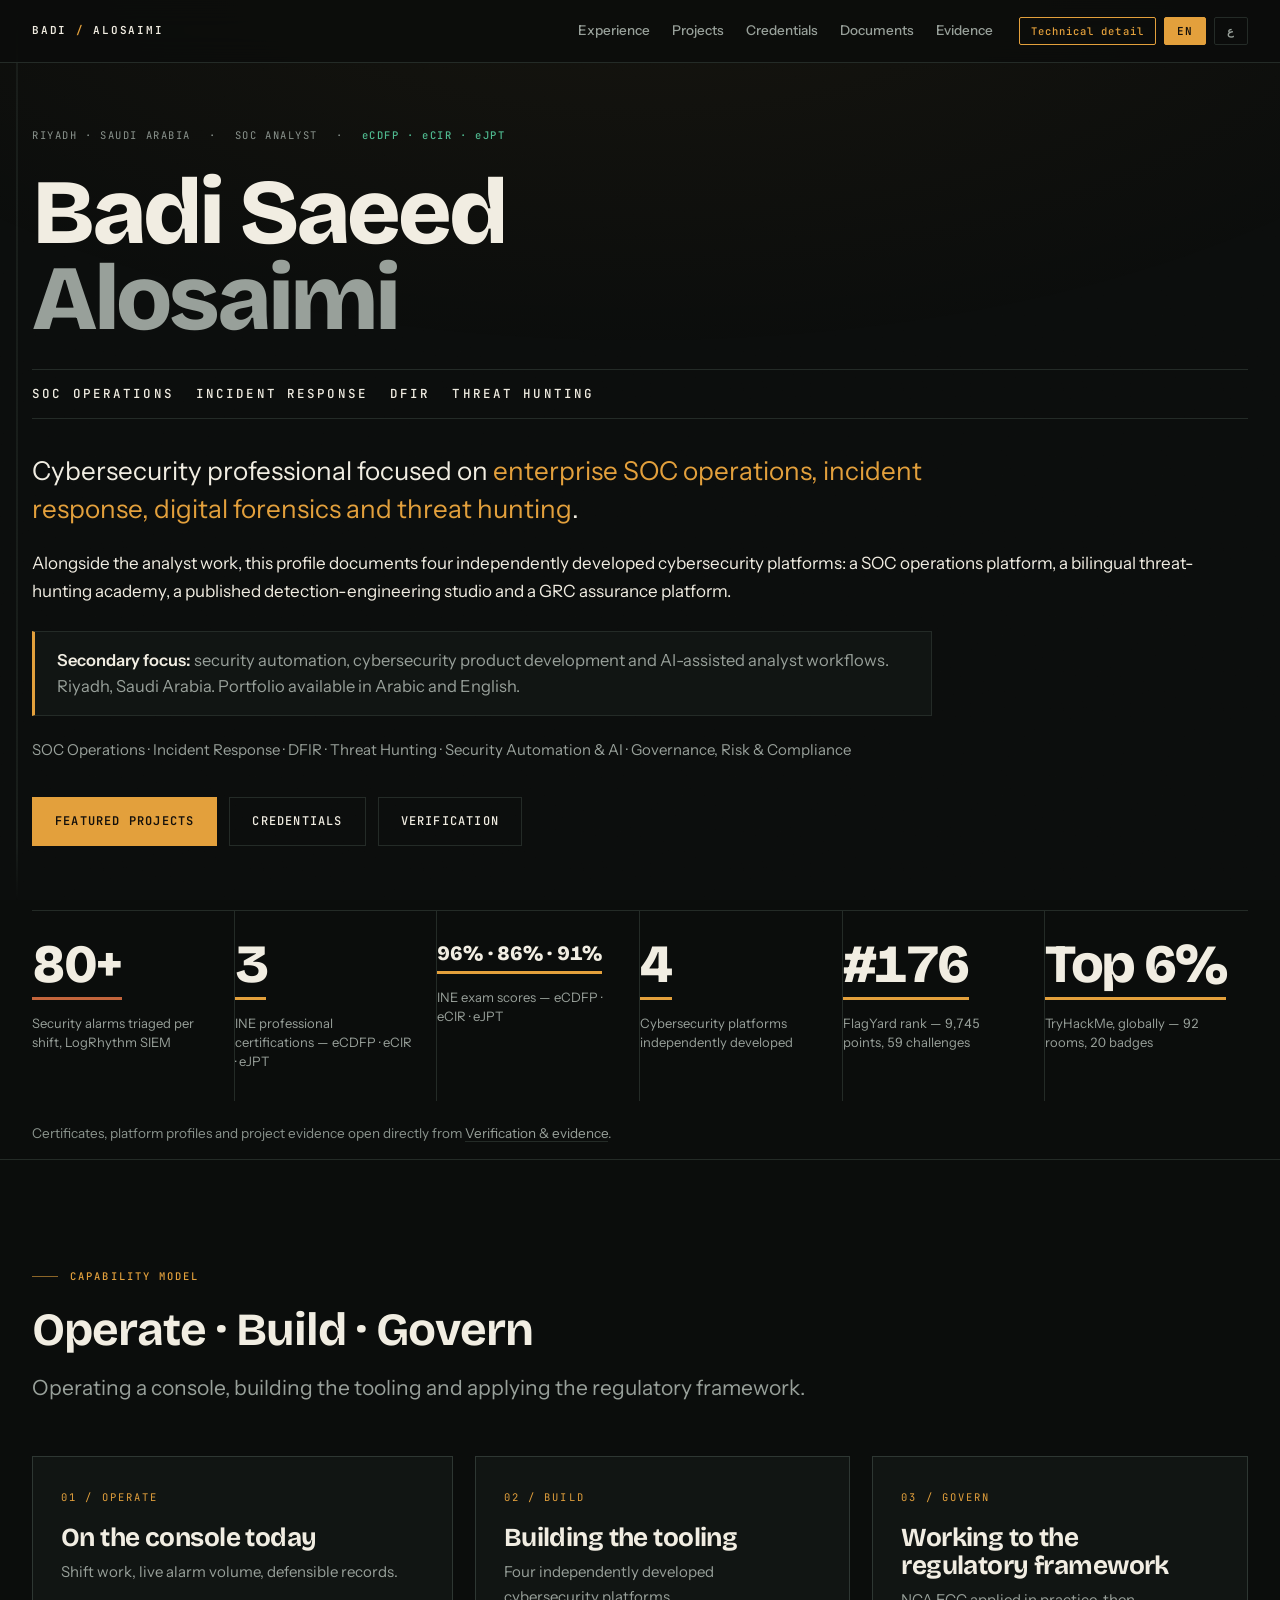
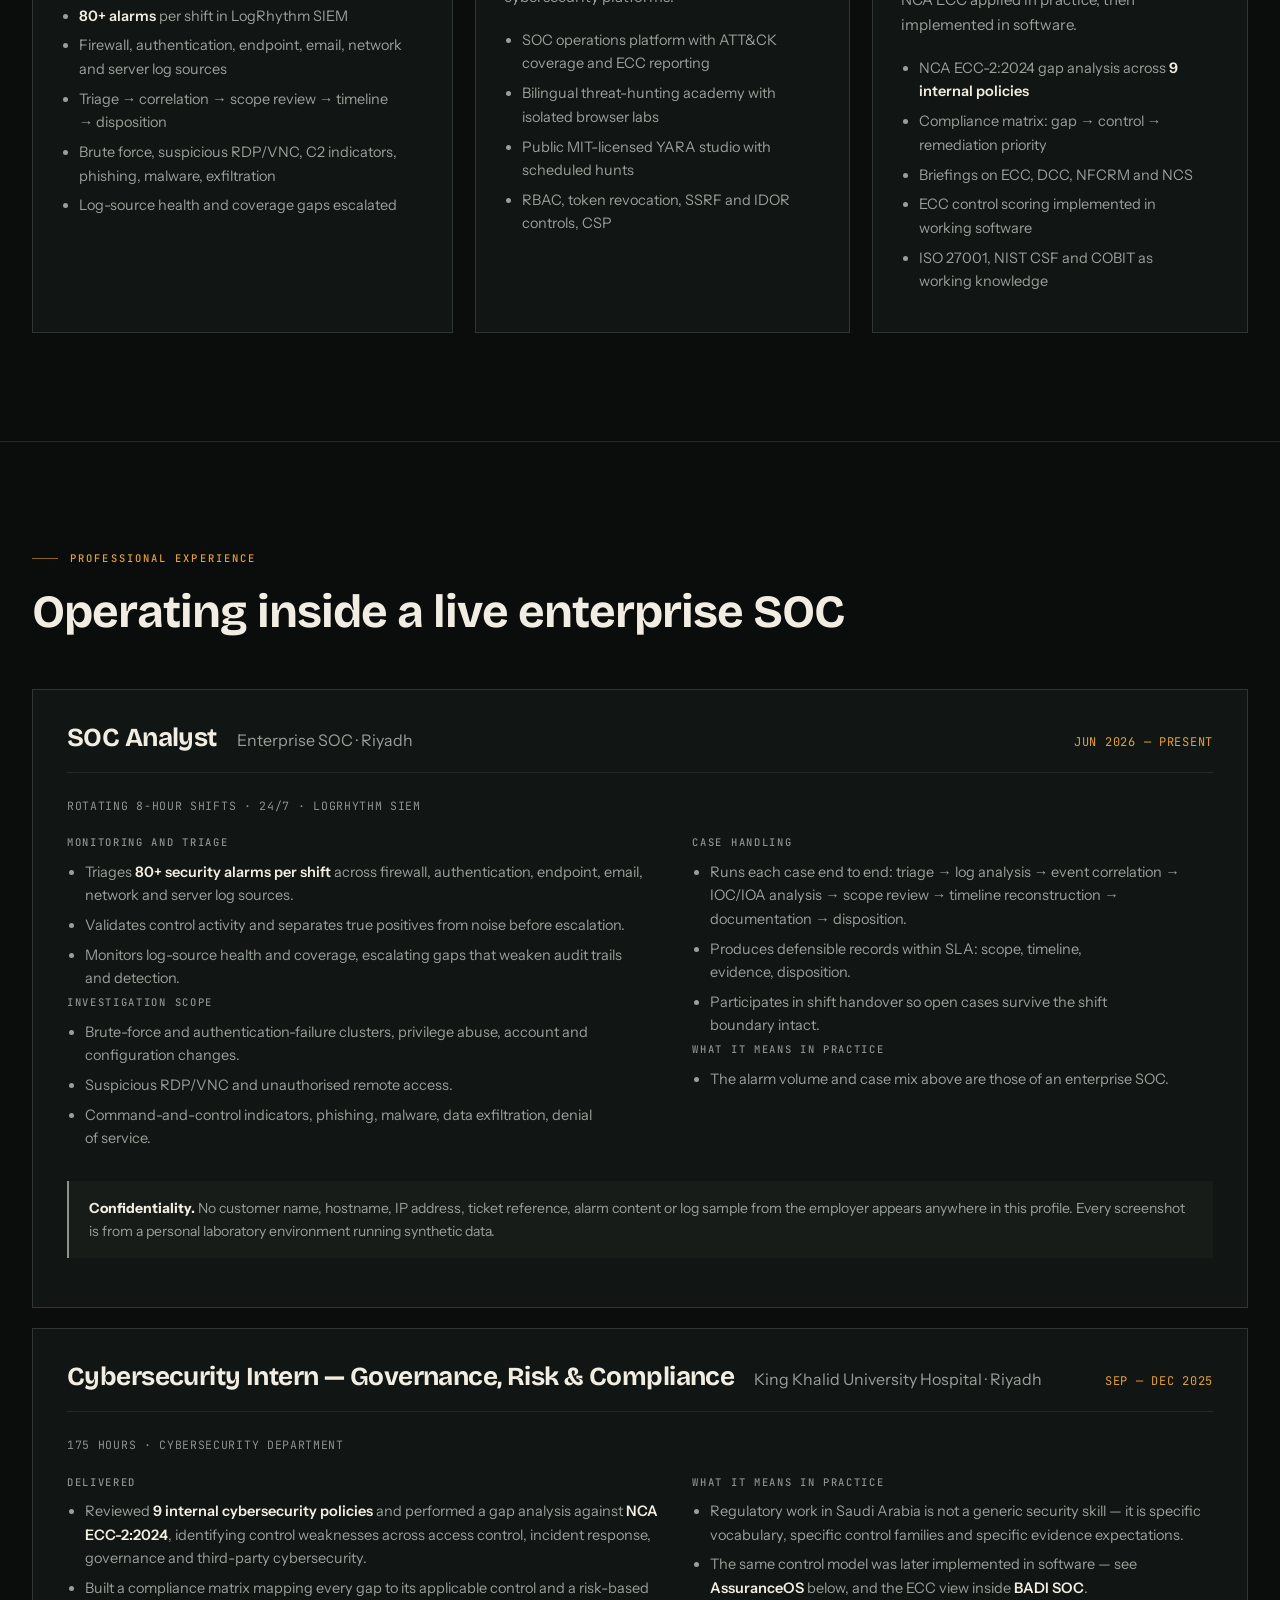
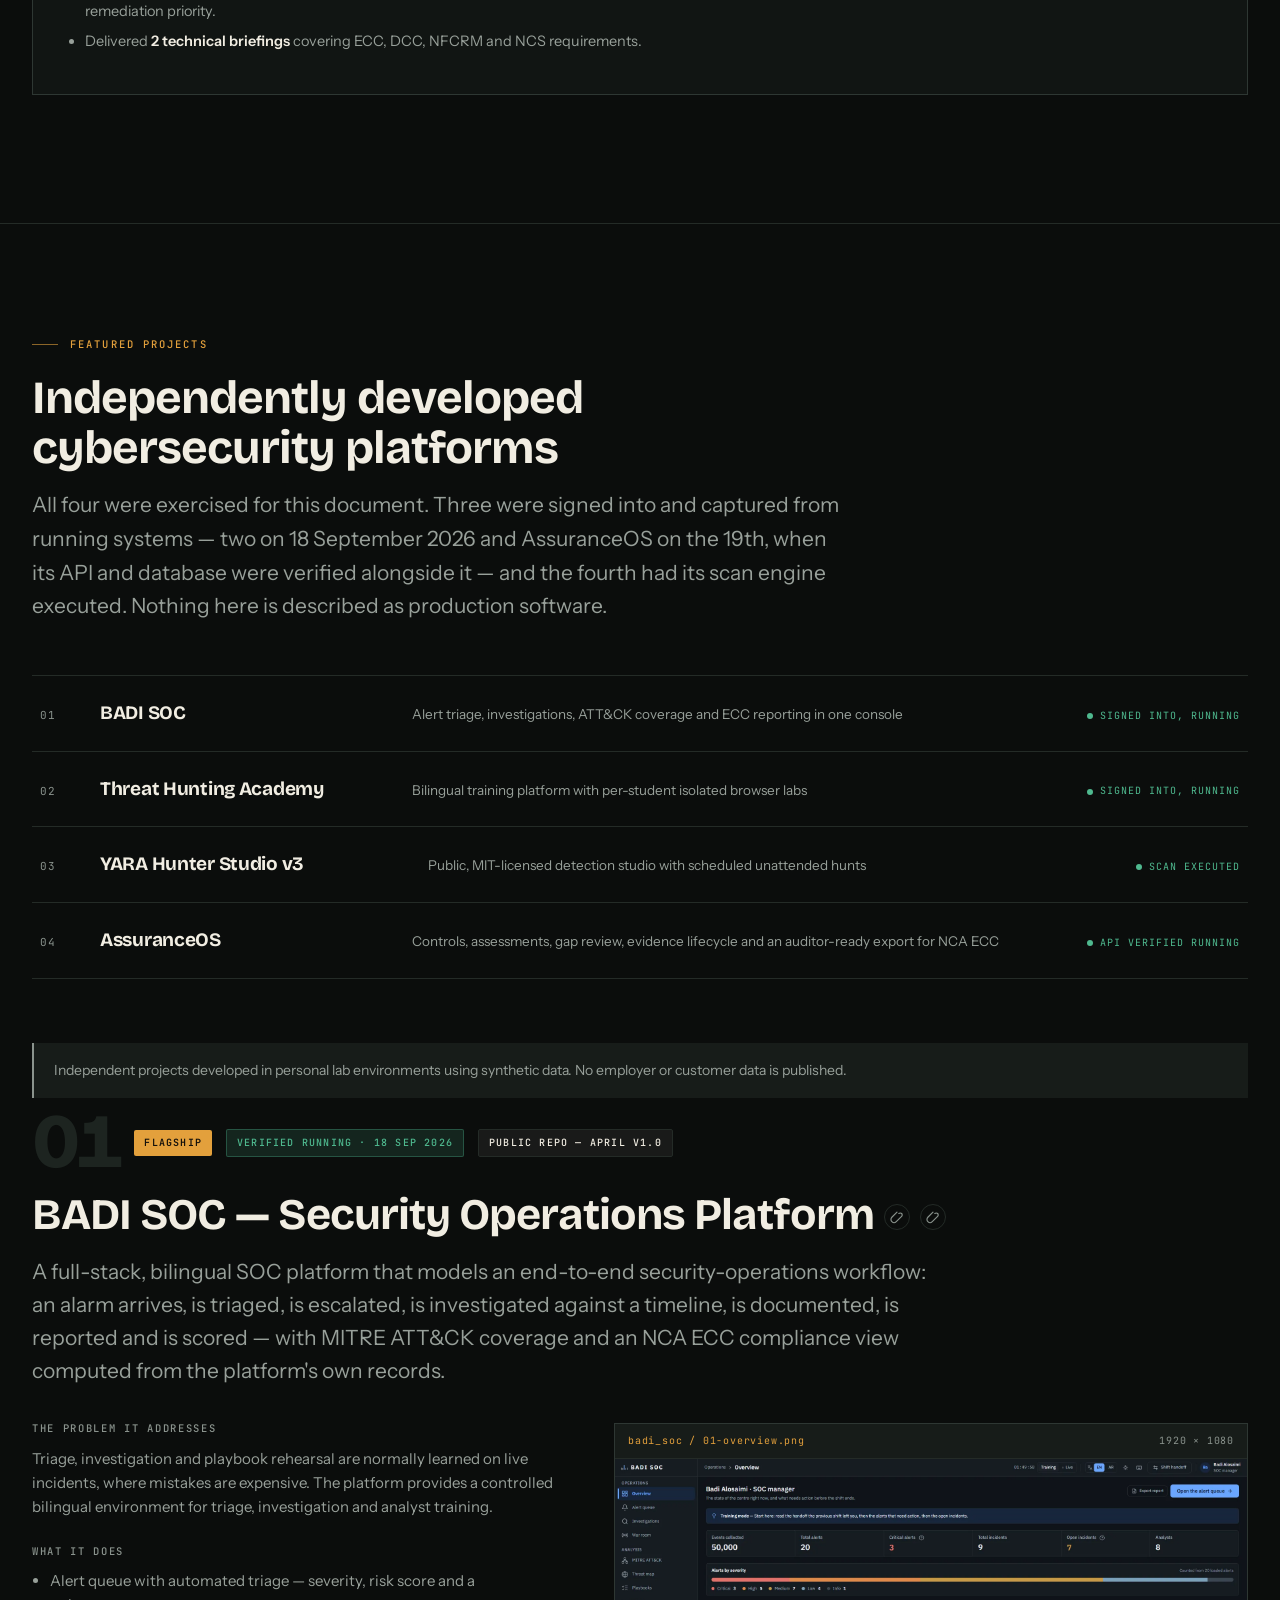
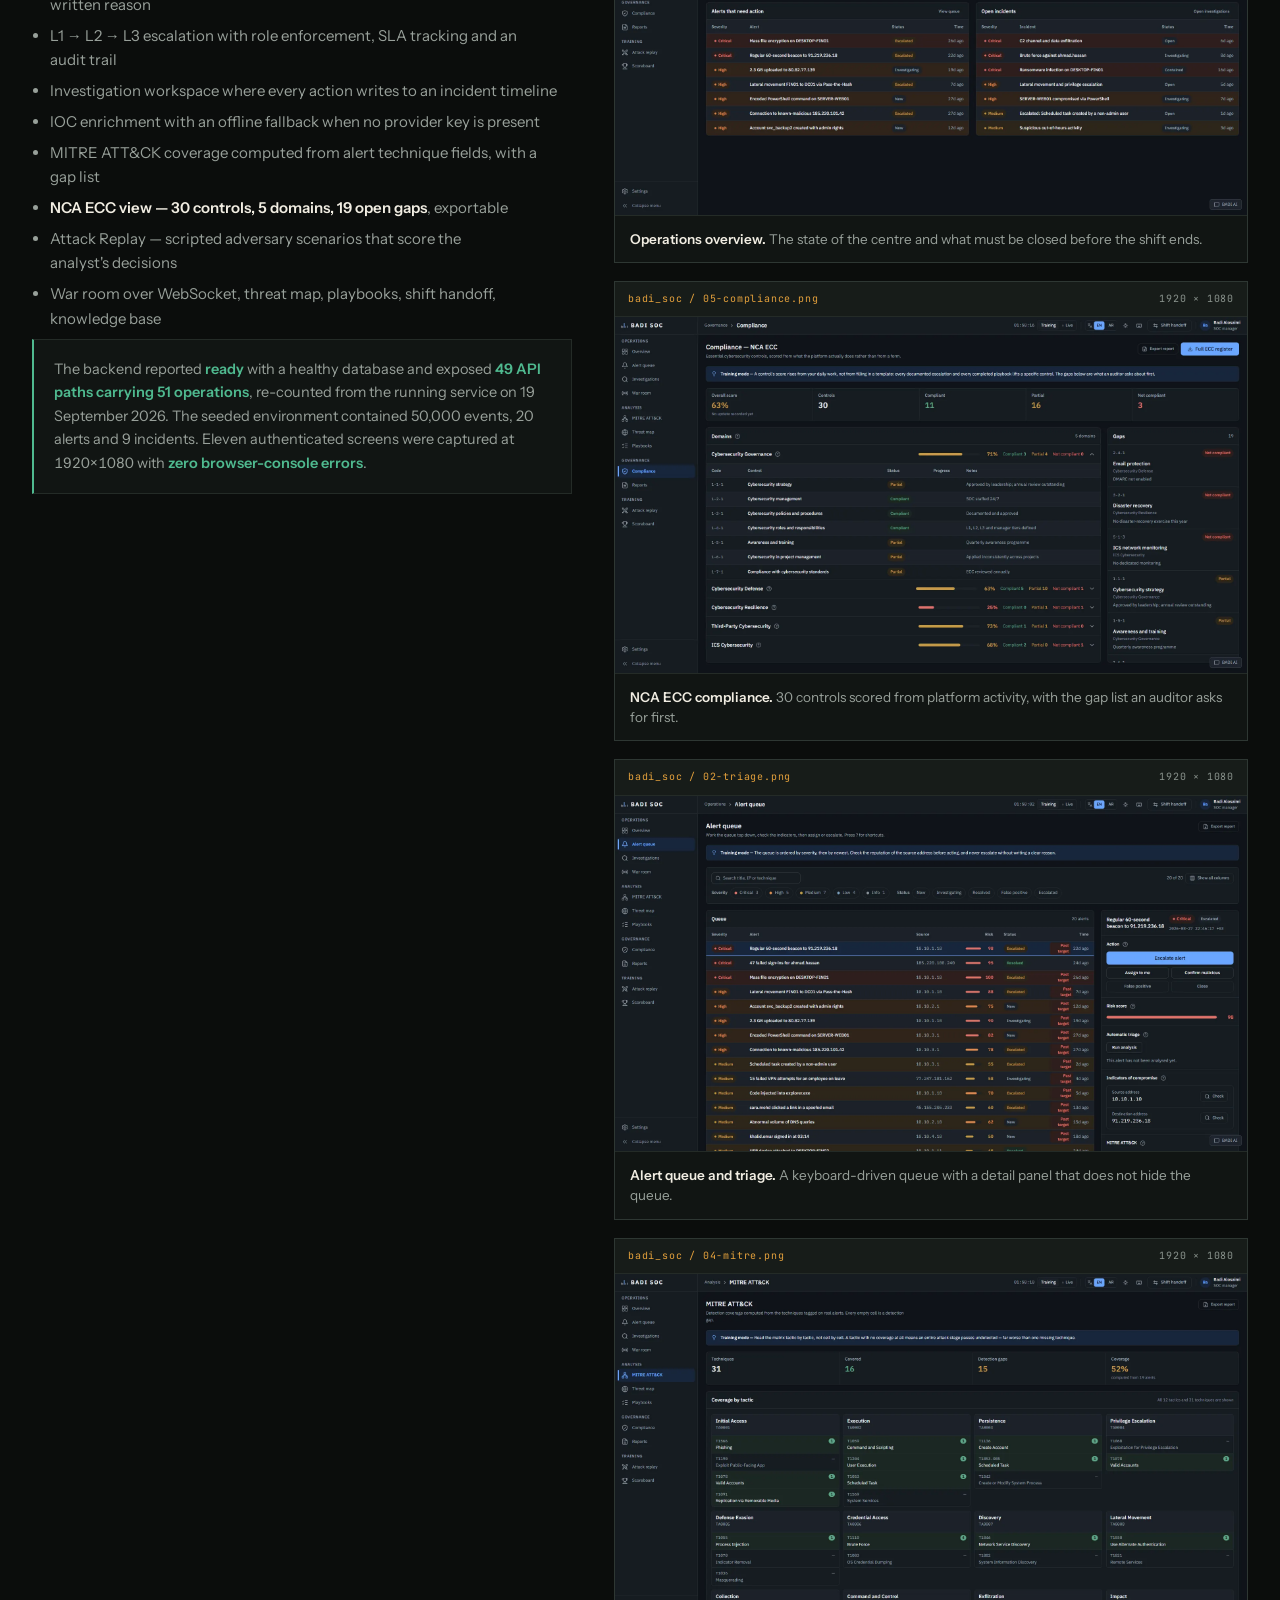
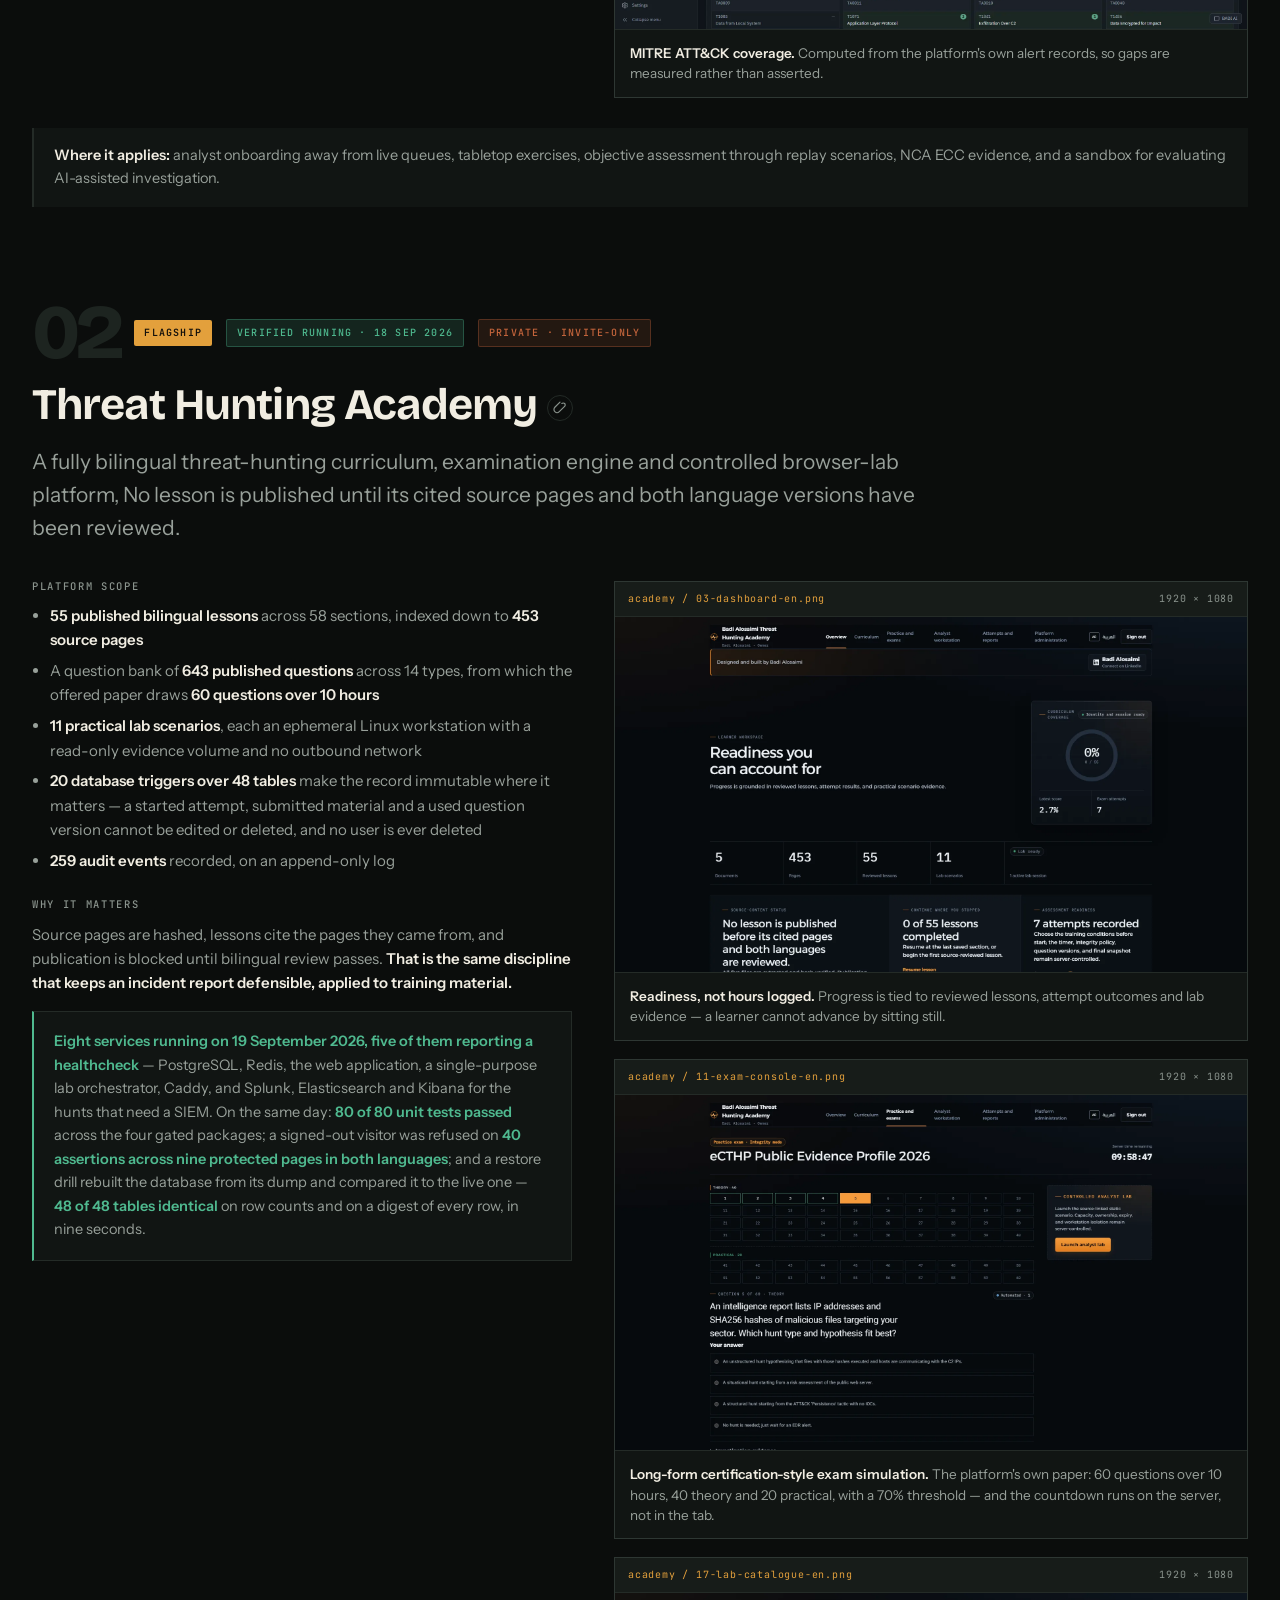
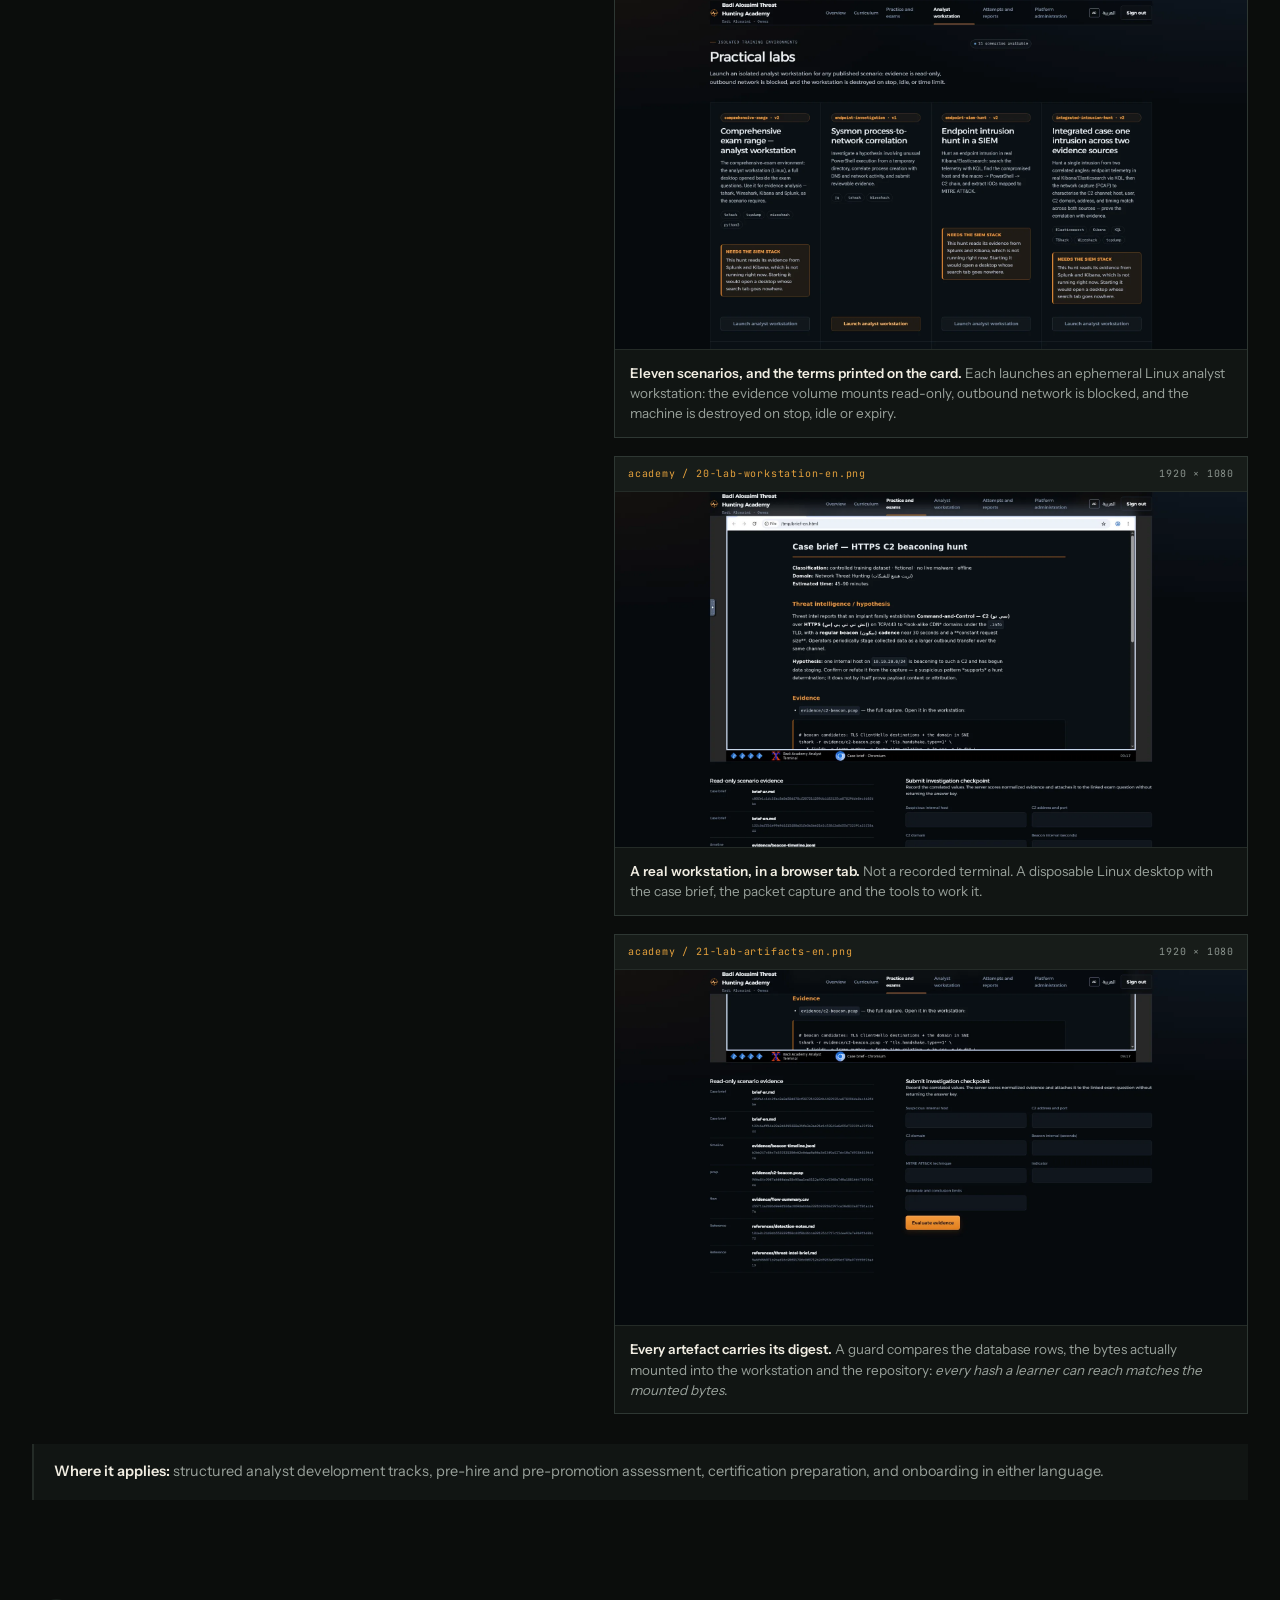
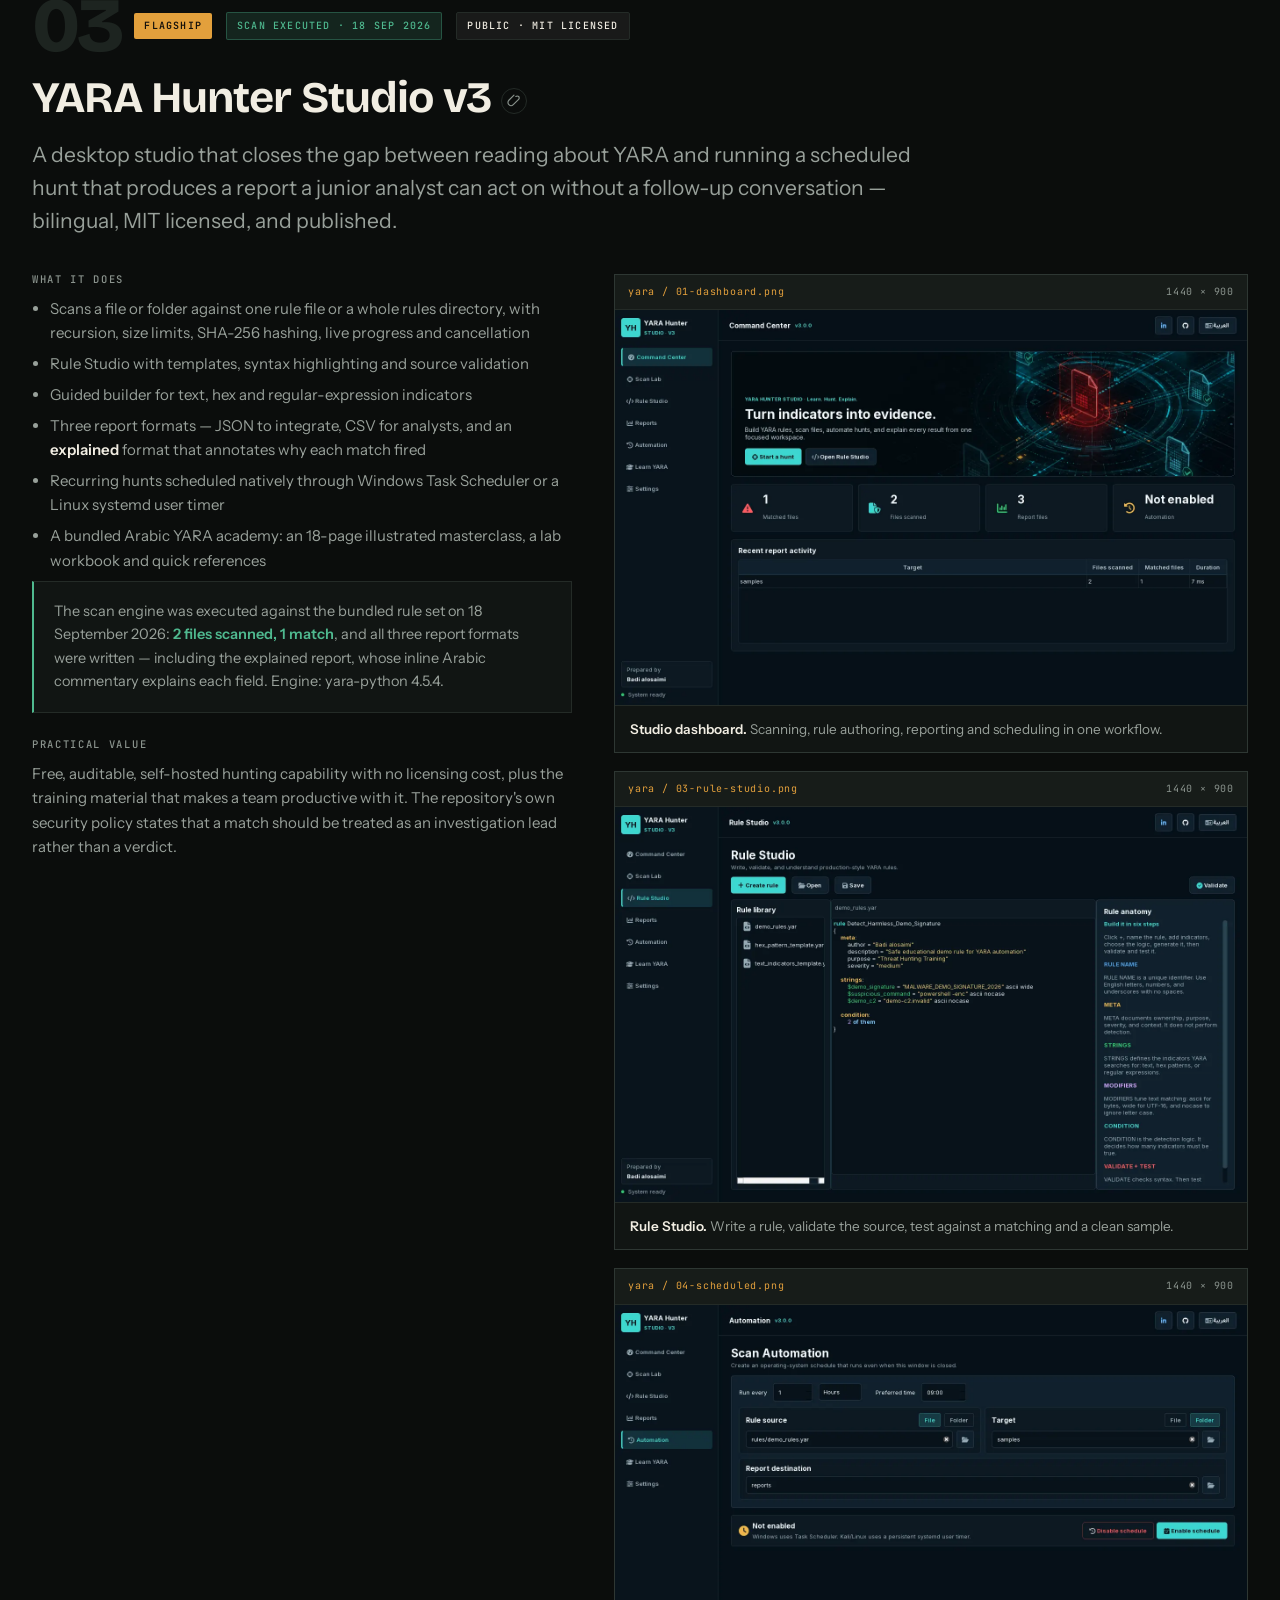
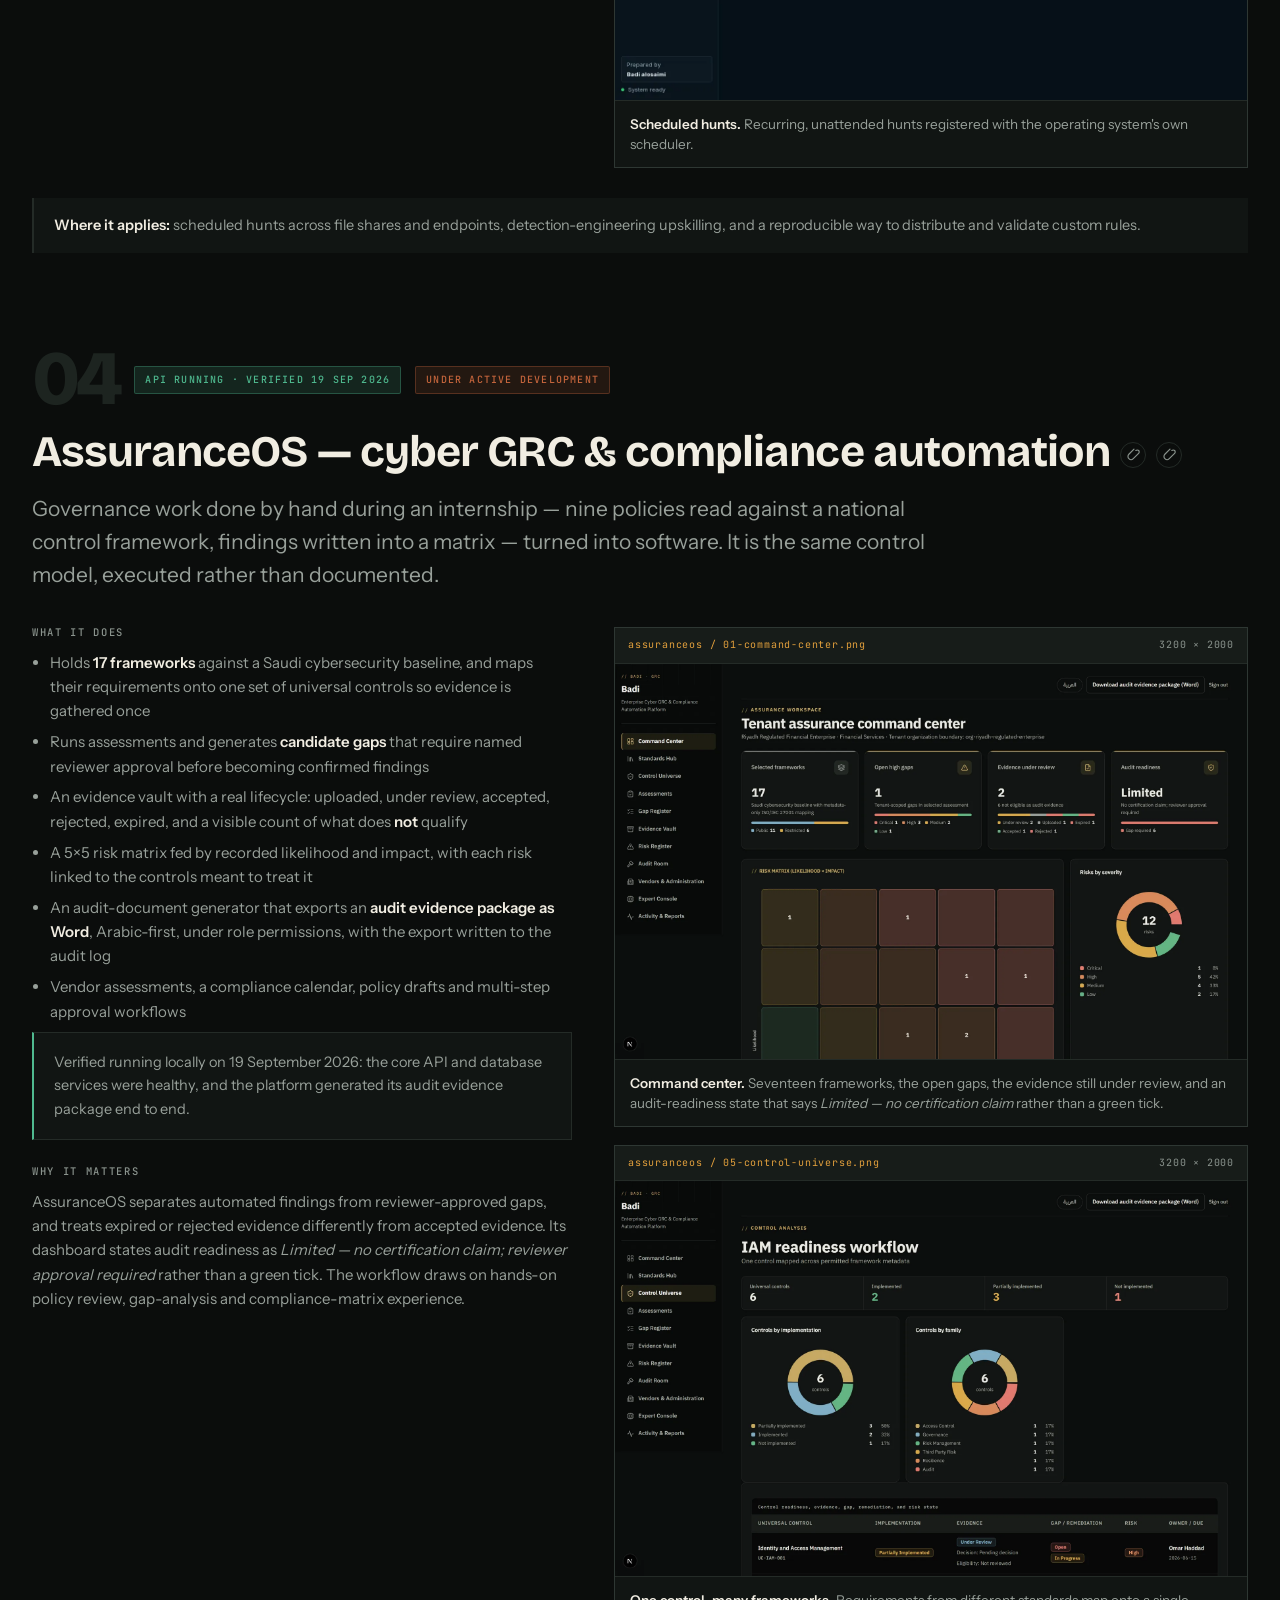
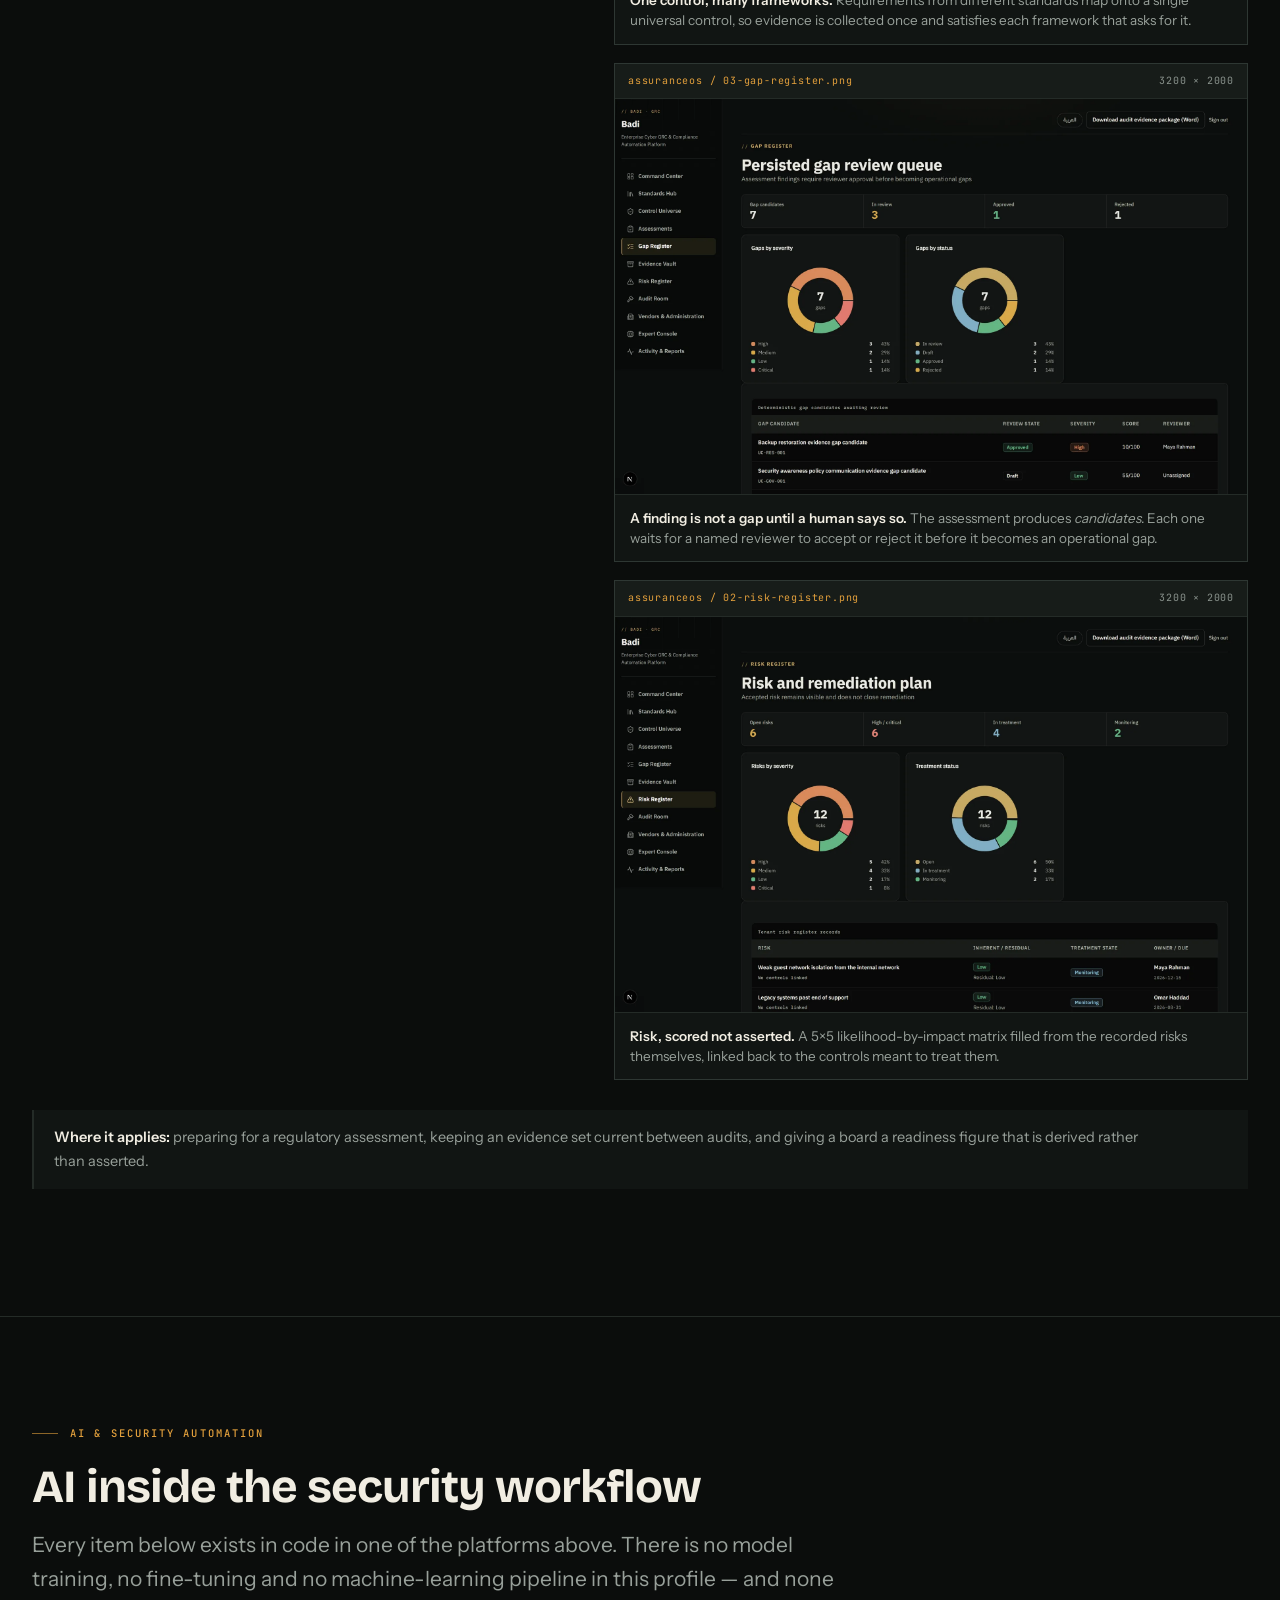
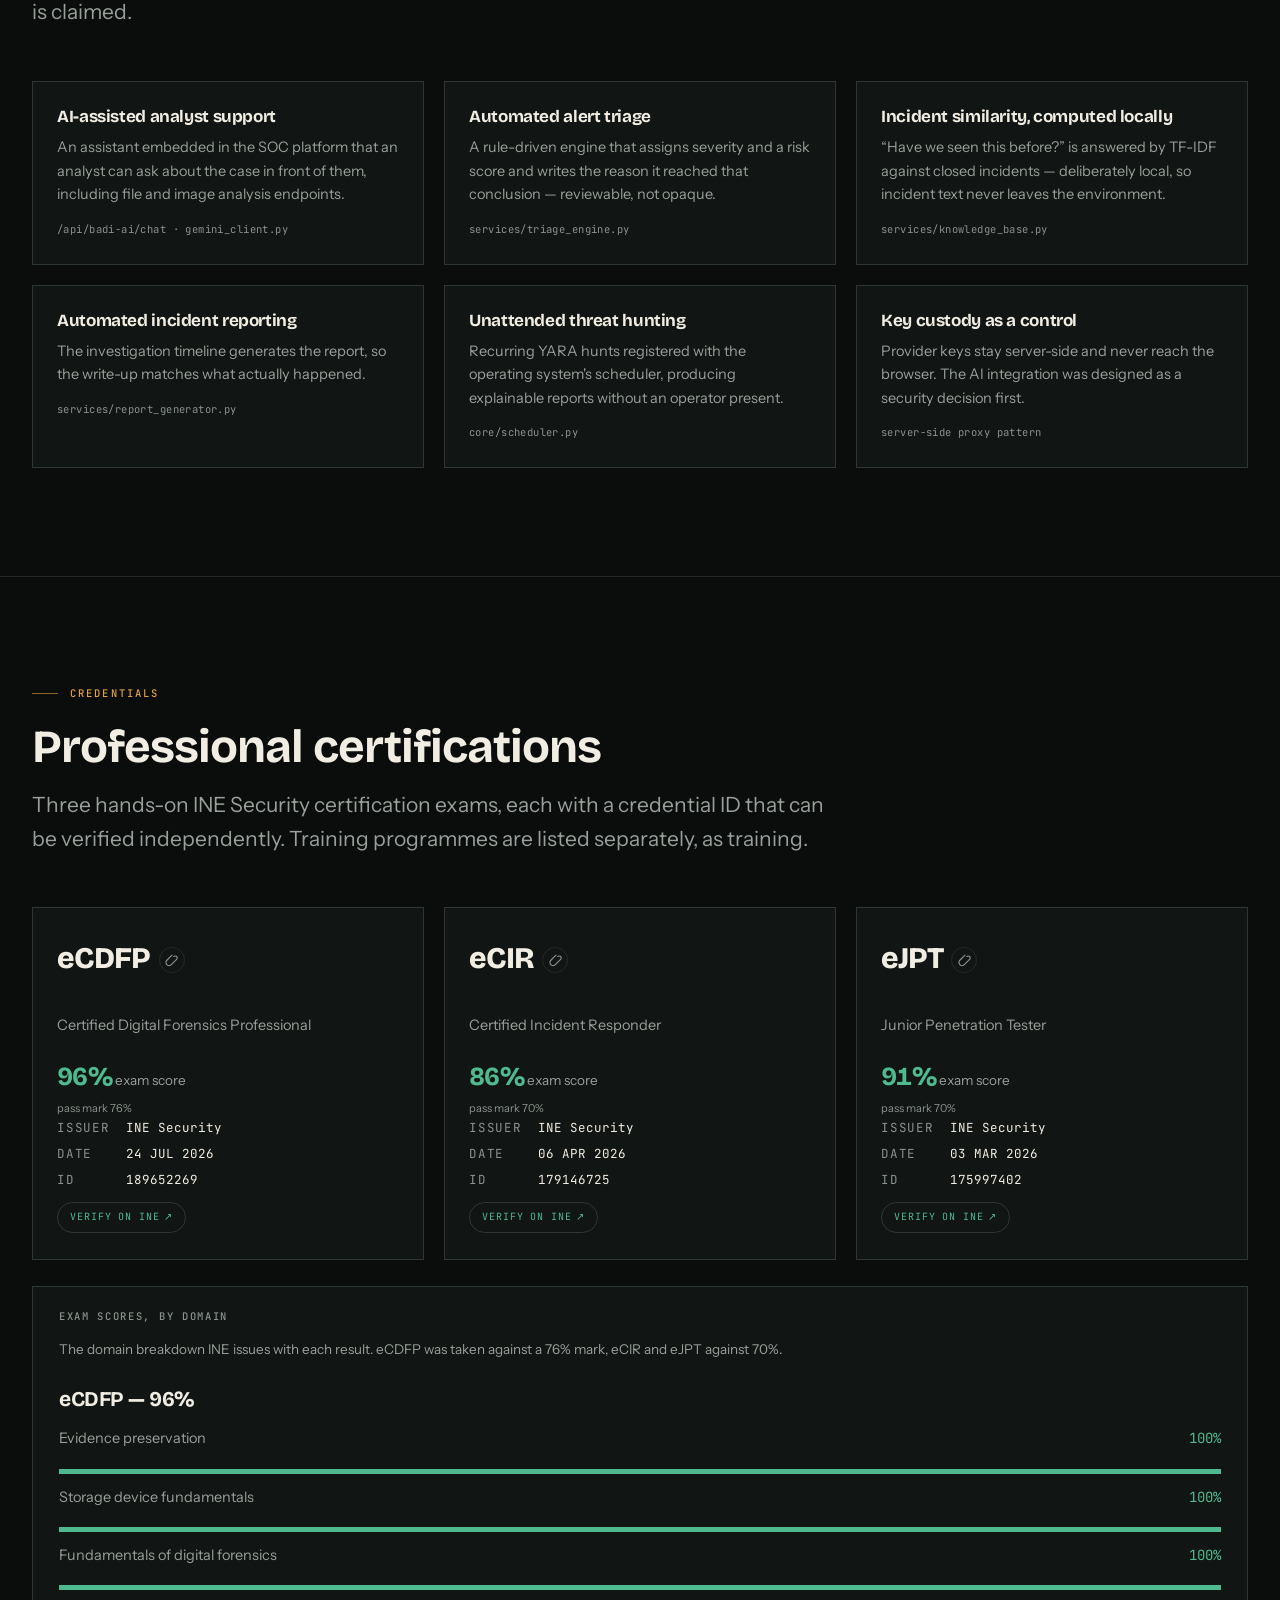
==== commit a558d820: "Repair the stylesheet and correct both language halves CSS Two @media blocks were left unclosed by a" ====
--- a/index.html
+++ b/index.html
@@ -57,7 +57,6 @@
     "https://certs.ine.com/054979be-f444-4b4a-885f-874c368c7966",
     "https://certs.ine.com/ecbe48e7-12d3-42f3-a6c2-5d0ef28d47fa",
     "https://certs.ine.com/68b83dfb-e47a-48af-92f7-fadc62d5bf43",
-    "https://flagyard.com/profile/820eb6bb-7d27-44ca-98ea-05d9622c82bf",
     "https://github.com/bedochi1996",
     "https://linkedin.com/in/badi-alosaimi",
     "https://tryhackme.com/p/badiOS"
@@ -67,9 +66,9 @@
     "Detection engineering", "YARA", "MITRE ATT&CK", "NCA ECC-2:2024", "Security automation"
   ],
   "hasCredential": [
-    { "@type": "EducationalOccupationalCredential", "name": "eCDFP — Certified Digital Forensics Professional", "credentialCategory": "certification", "recognizedBy": { "@type": "Organization", "name": "INE Security" }, "identifier": "189652269" },
-    { "@type": "EducationalOccupationalCredential", "name": "eCIR — Certified Incident Responder", "credentialCategory": "certification", "recognizedBy": { "@type": "Organization", "name": "INE Security" }, "identifier": "179146725" },
-    { "@type": "EducationalOccupationalCredential", "name": "eJPT — Junior Penetration Tester", "credentialCategory": "certification", "recognizedBy": { "@type": "Organization", "name": "INE Security" }, "identifier": "175997402" }
+    { "@type": "EducationalOccupationalCredential", "name": "eCDFP — Certified Digital Forensics Professional", "credentialCategory": "certification", "recognizedBy": { "@type": "Organisation", "name": "INE Security" }, "identifier": "189652269" },
+    { "@type": "EducationalOccupationalCredential", "name": "eCIR — Certified Incident Responder", "credentialCategory": "certification", "recognizedBy": { "@type": "Organisation", "name": "INE Security" }, "identifier": "179146725" },
+    { "@type": "EducationalOccupationalCredential", "name": "eJPT — Junior Penetration Tester", "credentialCategory": "certification", "recognizedBy": { "@type": "Organisation", "name": "INE Security" }, "identifier": "175997402" }
   ]
 }
 </script>
@@ -140,16 +139,16 @@
 
     <p class="lede rv">
       <span class="en">Cybersecurity professional focused on <em>enterprise SOC operations, incident response, digital forensics and threat hunting</em>.</span>
-      <span class="ar">مختص أمن سيبراني يركّز على <em>عمليات المراقبة الأمنية المؤسسية، والاستجابة للحوادث، والتحليل الجنائي الرقمي، وصيد التهديدات</em>.</span>
+      <span class="ar">مختص في الأمن السيبراني يركّز على <em>عمليات المراقبة الأمنية المؤسسية، والاستجابة للحوادث، والتحليل الجنائي الرقمي، وصيد التهديدات</em>.</span>
     </p>
     <p class="lede-sub rv">
-      <span class="en">Alongside the analyst work, four independently developed cybersecurity platforms: a SOC operations platform, a bilingual threat-hunting academy, a published detection-engineering studio and a GRC assurance platform.</span>
-      <span class="ar">وإلى جانب عمل التحليل، أربع منصات أمن سيبراني مطوّرة بشكل مستقل: منصة عمليات أمنية، وأكاديمية صيد تهديدات ثنائية اللغة، واستوديو هندسة كشف منشور، ومنصة حوكمة وضمان.</span>
+      <span class="en">Alongside the analyst work, this profile documents four independently developed cybersecurity platforms: a SOC operations platform, a bilingual threat-hunting academy, a published detection-engineering studio and a GRC assurance platform.</span>
+      <span class="ar">وبالتوازي مع العمل التحليلي، أربع منصات أمن سيبراني مطوّرة بشكل مستقل: منصة عمليات أمنية، وأكاديمية صيد تهديدات ثنائية اللغة، وأداة منشورة لهندسة الكشف، ومنصة للحوكمة والمخاطر والامتثال.</span>
     </p>
 
     <p class="ask-line rv">
       <span class="en"><b>Secondary focus:</b> security automation, cybersecurity product development and AI-assisted analyst workflows. Riyadh, Saudi Arabia. Portfolio available in Arabic and English.</span>
-      <span class="ar"><b>التركيز الثانوي:</b> أتمتة الأمن، وتطوير منتجات الأمن السيبراني، ومسارات عمل المحلل المدعومة بالذكاء الاصطناعي. الرياض، السعودية. والبروفايل متاح بالعربية والإنجليزية.</span>
+      <span class="ar"><b>التركيز الثانوي:</b> أتمتة الأمن، وتطوير منتجات الأمن السيبراني، ومسارات عمل المحلل المدعومة بالذكاء الاصطناعي. الرياض، السعودية. والملف متاح بالعربية والإنجليزية.</span>
     </p>
 
     <p class="meta-line rv">
@@ -169,7 +168,7 @@
     <div class="metrics rv">
       <div class="metric stated">
         <div class="n"><span class="num">80+</span></div>
-        <div class="l"><span class="en">Security alarms triaged per shift, LogRhythm SIEM</span><span class="ar">إنذاراً أمنياً تُفرز في كل وردية على LogRhythm</span></div>
+        <div class="l"><span class="en">Security alarms triaged per shift, LogRhythm SIEM</span><span class="ar">إنذاراً أمنياً يُفرز في كل وردية على LogRhythm</span></div>
       </div>
       <div class="metric">
         <div class="n"><span class="num">3</span></div>
@@ -205,14 +204,14 @@
     <div class="shead rv">
       <p class="kicker"><span class="en">Capability model</span><span class="ar">نموذج القدرة</span></p>
       <h2><span class="en">Operate · Build · Govern</span><span class="ar">التشغيل · البناء · الحوكمة</span></h2>
-      <p class="sub"><span class="en">Operating a console, building the tooling, and speaking the regulator's language — the three sides of the work.</span><span class="ar">تشغيل الكونسول، وبناء الأدوات، والتحدث بلغة المنظّم — أوجه العمل الثلاثة.</span></p>
+      <p class="sub"><span class="en">Operating a console, building the tooling and applying the regulatory framework.</span><span class="ar">تشغيل العمليات الأمنية ومتابعتها، وبناء الأدوات، والتعامل مع المتطلبات التنظيمية.</span></p>
     </div>
 
     <div class="pillars">
       <article class="pillar rv">
         <p class="px">01 / <span class="en">Operate</span><span class="ar">التشغيل</span></p>
         <h3><span class="en">On the console today</span><span class="ar">على الكونسول اليوم</span></h3>
-        <p class="one"><span class="en">Shift work, live alarm volume, defensible records.</span><span class="ar">عمل ورديات، حجم إنذارات حقيقي، سجلات قابلة للدفاع.</span></p>
+        <p class="one"><span class="en">Shift work, live alarm volume, defensible records.</span><span class="ar">عمل ورديات، حجم إنذارات حقيقي، سجلات موثّقة وقابلة للمراجعة.</span></p>
         <ul>
           <li><span class="en"><b>80+ alarms</b> per shift in LogRhythm SIEM</span><span class="ar"><b>+<span class="num">80</span> إنذاراً</b> في كل وردية على LogRhythm</span></li>
           <li><span class="en">Firewall, authentication, endpoint, email, network and server log sources</span><span class="ar">مصادر سجلات: الجدار الناري، المصادقة، الأجهزة الطرفية، البريد، الشبكة، الخوادم</span></li>
@@ -224,7 +223,7 @@
 
       <article class="pillar rv">
         <p class="px">02 / <span class="en">Build</span><span class="ar">البناء</span></p>
-        <h3><span class="en">Ships the tooling</span><span class="ar">يُنتج الأدوات</span></h3>
+        <h3><span class="en">Building the tooling</span><span class="ar">بناء الأدوات</span></h3>
         <p class="one"><span class="en">Four independently developed cybersecurity platforms.</span><span class="ar">أربع منصات أمن سيبراني مطوَّرة بشكل مستقل.</span></p>
         <ul>
           <li><span class="en">SOC operations platform with ATT&amp;CK coverage and ECC reporting</span><span class="ar">منصة عمليات أمنية بتغطية ATT&amp;CK وتقارير الضوابط الأساسية</span></li>
@@ -236,7 +235,7 @@
 
       <article class="pillar rv">
         <p class="px">03 / <span class="en">Govern</span><span class="ar">الحوكمة</span></p>
-        <h3><span class="en">Speaks the regulator's language</span><span class="ar">يتحدث لغة المنظّم</span></h3>
+        <h3><span class="en">Working to the regulatory framework</span><span class="ar">التعامل مع المتطلبات التنظيمية</span></h3>
         <p class="one"><span class="en">NCA ECC applied in practice, then implemented in software.</span><span class="ar">ضوابط الهيئة مطبّقة عملياً، ثم منفّذة برمجياً.</span></p>
         <ul>
           <li><span class="en">NCA ECC-2:2024 gap analysis across <b>9 internal policies</b></span><span class="ar">تحليل فجوات ECC-2:<span class="num">2024</span> على <b><span class="num">9</span> سياسات داخلية</b></span></li>
@@ -270,27 +269,27 @@
         <div>
           <h4><span class="en">Monitoring and triage</span><span class="ar">المراقبة والفرز</span></h4>
           <ul>
-            <li><span class="en">Triages <b>80+ security alarms per shift</b> across firewall, authentication, endpoint, email, network and server log sources.</span><span class="ar">فرز <b>أكثر من <span class="num">80</span> إنذاراً أمنياً في الوردية</b> عبر مصادر سجلات الجدار الناري والمصادقة والأجهزة الطرفية والبريد والشبكة والخوادم.</span></li>
-            <li><span class="en">Validates control activity and separates true positives from noise before escalation.</span><span class="ar">التحقق من نشاط الضوابط ويفصل الإيجابيات الحقيقية عن الضجيج قبل التصعيد.</span></li>
-            <li><span class="en">Monitors log-source health and coverage, escalating gaps that weaken audit trails and detection.</span><span class="ar">مراقبة صحة مصادر السجلات وتغطيتها، ويصعّد الفجوات التي تُضعف مسارات التدقيق والكشف.</span></li>
+            <li><span class="en">Triages <b>80+ security alarms per shift</b> across firewall, authentication, endpoint, email, network and server log sources.</span><span class="ar">يفرز <b>أكثر من <span class="num">80</span> إنذاراً أمنياً في الوردية</b> عبر مصادر سجلات الجدار الناري والمصادقة والأجهزة الطرفية والبريد والشبكة والخوادم.</span></li>
+            <li><span class="en">Validates control activity and separates true positives from noise before escalation.</span><span class="ar">يتحقق من نشاط الضوابط ويفصل الإيجابيات الحقيقية عن الضجيج قبل التصعيد.</span></li>
+            <li><span class="en">Monitors log-source health and coverage, escalating gaps that weaken audit trails and detection.</span><span class="ar">يراقب صحة مصادر السجلات وتغطيتها، ويصعّد الفجوات التي تُضعف مسارات التدقيق والكشف.</span></li>
           </ul>
           <h4><span class="en">Investigation scope</span><span class="ar">نطاق التحقيق</span></h4>
           <ul>
             <li><span class="en">Brute-force and authentication-failure clusters, privilege abuse, account and configuration changes.</span><span class="ar">تجمعات محاولات التخمين وفشل المصادقة، وإساءة استخدام الصلاحيات، وتغييرات الحسابات والإعدادات.</span></li>
-            <li><span class="en">Suspicious RDP/VNC and unauthorised remote access.</span><span class="ar">وصول RDP/VNC مشبوه ووصول عن بُعد غير مصرّح.</span></li>
+            <li><span class="en">Suspicious RDP/VNC and unauthorised remote access.</span><span class="ar">وصول RDP/VNC مشبوه ووصول عن بُعد غير مصرّح به.</span></li>
             <li><span class="en">Command-and-control indicators, phishing, malware, data exfiltration, denial of service.</span><span class="ar">مؤشرات القيادة والسيطرة، والتصيّد، والبرمجيات الخبيثة، وتسريب البيانات، وحجب الخدمة.</span></li>
           </ul>
         </div>
         <div>
           <h4><span class="en">Case handling</span><span class="ar">إدارة الحالة</span></h4>
           <ul>
-            <li><span class="en">Runs each case end to end: triage → log analysis → event correlation → IOC/IOA analysis → scope review → timeline reconstruction → documentation → disposition.</span><span class="ar">إدارة كل حالة من أولها لآخرها: فرز ← تحليل سجلات ← ربط أحداث ← تحليل مؤشرات الاختراق والهجوم ← مراجعة النطاق ← إعادة بناء الخط الزمني ← توثيق ← إغلاق مُبرَّر.</span></li>
-            <li><span class="en">Produces defensible records within SLA: scope, timeline, evidence, disposition.</span><span class="ar">إنتاج سجلات قابلة للدفاع ضمن اتفاقية مستوى الخدمة: النطاق، الخط الزمني، الأدلة، القرار.</span></li>
-            <li><span class="en">Participates in shift handover so open cases survive the shift boundary intact.</span><span class="ar">المشاركة في تسليم الوردية بحيث تعبر الحالات المفتوحة حدود الوردية كاملة.</span></li>
+            <li><span class="en">Runs each case end to end: triage → log analysis → event correlation → IOC/IOA analysis → scope review → timeline reconstruction → documentation → disposition.</span><span class="ar">يدير كل حالة من أولها لآخرها: فرز ← تحليل سجلات ← ربط أحداث ← تحليل مؤشرات الاختراق والهجوم ← مراجعة النطاق ← إعادة بناء الخط الزمني ← توثيق ← إغلاق مُبرَّر.</span></li>
+            <li><span class="en">Produces defensible records within SLA: scope, timeline, evidence, disposition.</span><span class="ar">يُنتج توثيقاً واضحاً وقابلاً للمراجعة ضمن اتفاقية مستوى الخدمة: النطاق، الخط الزمني، الأدلة، القرار.</span></li>
+            <li><span class="en">Participates in shift handover so open cases survive the shift boundary intact.</span><span class="ar">يشارك في تسليم الوردية بحيث تعبر الحالات المفتوحة حدود الوردية كاملة.</span></li>
           </ul>
           <h4><span class="en">What it means in practice</span><span class="ar">ماذا يعني هذا عملياً</span></h4>
           <ul>
-            <li><span class="en">This is the volume and the variety a mid-size enterprise SOC actually produces — not a lab queue.</span><span class="ar">هذا هو الحجم والتنوع الذي إنتاجه مركز عمليات مؤسسي فعلاً — لا طابور مختبر.</span></li>
+            <li><span class="en">The alarm volume and case mix above are those of an enterprise SOC.</span><span class="ar">حجم الإنذارات وتنوع الحالات أعلاه هما ما ينتجه مركز عمليات أمنية مؤسسي.</span></li>
           </ul>
         </div>
       </div>
@@ -312,9 +311,9 @@
         <div>
           <h4><span class="en">Delivered</span><span class="ar">المُنجَز</span></h4>
           <ul>
-            <li><span class="en">Reviewed <b>9 internal cybersecurity policies</b> and performed a gap analysis against <b>NCA ECC-2:2024</b>, identifying control weaknesses across access control, incident response, governance and third-party cybersecurity.</span><span class="ar">راجع <b><span class="num">9</span> سياسات أمن سيبراني داخلية</b> وأجرى تحليل فجوات مقابل <b>ECC-2:<span class="num">2024</span></b>، وحدد ضعف الضوابط في التحكم بالوصول والاستجابة للحوادث والحوكمة وأمن الأطراف الخارجية.</span></li>
-            <li><span class="en">Built a compliance matrix mapping every gap to its applicable control and a risk-based remediation priority.</span><span class="ar">بناء مصفوفة امتثال تربط كل فجوة بالضابط المنطبق وبأولوية معالجة قائمة على المخاطر.</span></li>
-            <li><span class="en">Delivered <b>2 technical briefings</b> covering ECC, DCC, NFCRM and NCS requirements.</span><span class="ar">تقديم <b><span class="num">2</span> إحاطة تقنية</b> تغطيان متطلبات ECC و DCC و NFCRM و NCS.</span></li>
+            <li><span class="en">Reviewed <b>9 internal cybersecurity policies</b> and performed a gap analysis against <b>NCA ECC-2:2024</b>, identifying control weaknesses across access control, incident response, governance and third-party cybersecurity.</span><span class="ar">راجع <b><span class="num">9</span> سياسات أمن سيبراني داخلية</b> وأجرى تحليل فجوات مقابل <b>ECC-2:<span class="num">2024</span></b>، وحدد ضعف الضوابط في التحكم بالوصول والاستجابة للحوادث والحوكمة وأمن الأطراف الثالثة.</span></li>
+            <li><span class="en">Built a compliance matrix mapping every gap to its applicable control and a risk-based remediation priority.</span><span class="ar">بنى مصفوفة امتثال تربط كل فجوة بالضابط المنطبق وبأولوية معالجة قائمة على المخاطر.</span></li>
+            <li><span class="en">Delivered <b>2 technical briefings</b> covering ECC, DCC, NFCRM and NCS requirements.</span><span class="ar">قدّم <b>إحاطتين تقنيتين</b> تغطيان متطلبات ECC و DCC و NFCRM و NCS.</span></li>
           </ul>
         </div>
         <div>
@@ -335,7 +334,7 @@
     <div class="shead rv">
       <p class="kicker"><span class="en">Featured projects</span><span class="ar">المشاريع المميّزة</span></p>
       <h2><span class="en">Independently developed cybersecurity platforms</span><span class="ar">منصات أمن سيبراني مطوَّرة بشكل مستقل</span></h2>
-      <p class="sub"><span class="en">All four were exercised for this document: three were signed into and screenshotted from running systems — two on 18 September 2026 and AssuranceOS on the 19th, when its API and database were verified alongside it — and the fourth had its scan engine executed. Nothing here is described as production software.</span><span class="ar">الأربع جُرّبت لأجل هذا المستند: ثلاث دُخل إليها وصُوّرت من أنظمة تعمل — اثنتان في <span class="num">18</span> سبتمبر <span class="num">2026</span> وAssuranceOS في <span class="num">19</span> منه، حيث تُحقّق من واجهتها البرمجية وقاعدة بياناتها — والرابعة نُفّذ محرّك الفحص فيها. ولا شيء هنا يُوصف بأنه برمجية إنتاج.</span></p>
+      <p class="sub"><span class="en">All four were exercised for this document. Three were signed into and captured from running systems — two on 18 September 2026 and AssuranceOS on the 19th, when its API and database were verified alongside it — and the fourth had its scan engine executed. Nothing here is described as production software.</span><span class="ar">الأربع جُرّبت لأجل هذا المستند: تم الدخول إلى ثلاث منها والتقاط صور من أنظمتها أثناء التشغيل — اثنتان في <span class="num">18</span> سبتمبر <span class="num">2026</span> وAssuranceOS في <span class="num">19</span> سبتمبر، إذ جرى التحقق من واجهتها البرمجية وقاعدة بياناتها — والرابعة نُفّذ محرّك الفحص فيها. ولا شيء هنا يُوصف بأنه برمجية إنتاج.</span></p>
     </div>
 
     <nav class="pindex rv" aria-label="Platforms">
@@ -375,15 +374,15 @@
         <span class="p-num">01</span>
         <span class="chip flag"><span class="en">Flagship</span><span class="ar">منصة رئيسية</span></span>
         <span class="chip ok"><span class="en">Verified running · 18 Sep 2026</span><span class="ar">تحقق التشغيل · <span class="num">18</span> سبتمبر <span class="num">2026</span></span></span>
-        <span class="chip pub"><span class="en">Public repo — April v1.0</span><span class="ar">مستودع عام — نسخة أبريل</span></span>
+        <span class="chip pub"><span class="en">Public repo — April v1.0</span><span class="ar">مستودع عام — نسخة أبريل <span class="num">v1.0</span></span></span>
       </div>
       <h3 class="p-title">BADI SOC — <span class="en">Security Operations Platform</span><span class="ar">منصة عمليات الأمن السيبراني</span><a class="clip" href="presentations/badi-soc/BADI-SOC-executive-overview.pdf" target="_blank" rel="noopener" title="BADI SOC — executive overview, 8 pages (PDF)" aria-label="BADI SOC — executive overview, 8 pages (PDF)"><svg viewBox="0 0 16 16" aria-hidden="true" focusable="false"><path d="M10.9 3.1a2.4 2.4 0 0 1 3.4 3.4l-6.6 6.6a3.8 3.8 0 0 1-5.4-5.4l6.3-6.3" fill="none" stroke="currentColor" stroke-width="1.4" stroke-linecap="round"/></svg></a><a class="clip" href="presentations/badi-soc/index.html" target="_blank" rel="noopener" title="BADI SOC — full platform walkthrough, 22 sections" aria-label="BADI SOC — full platform walkthrough, 22 sections"><svg viewBox="0 0 16 16" aria-hidden="true" focusable="false"><path d="M10.9 3.1a2.4 2.4 0 0 1 3.4 3.4l-6.6 6.6a3.8 3.8 0 0 1-5.4-5.4l6.3-6.3" fill="none" stroke="currentColor" stroke-width="1.4" stroke-linecap="round"/></svg></a></h3>
-      <p class="p-sum"><span class="en">A full-stack, bilingual SOC platform that reproduces the real operating model end to end: an alarm arrives, is triaged, is escalated, is investigated against a timeline, is documented, is reported and is scored — with MITRE ATT&amp;CK coverage and an NCA ECC compliance view computed from what the platform actually did.</span><span class="ar">منصة عمليات أمنية متكاملة وثنائية اللغة تعيد إنتاج نموذج التشغيل الحقيقي من أوله لآخره: إنذار يصل، يُفرز، يُصعَّد، يُحقَّق فيه على خط زمني، يُوثَّق، يُرفع عنه تقرير، ويُقيَّم أداء المحلل — مع تغطية MITRE ATT&amp;CK وشاشة امتثال للضوابط الأساسية محسوبة مما فعلته المنصة فعلاً.</span></p>
+      <p class="p-sum"><span class="en">A full-stack, bilingual SOC platform that models an end-to-end security-operations workflow: an alarm arrives, is triaged, is escalated, is investigated against a timeline, is documented, is reported and is scored — with MITRE ATT&amp;CK coverage and an NCA ECC compliance view computed from the platform's own records.</span><span class="ar">منصة عمليات أمنية متكاملة وثنائية اللغة تعيد إنتاج نموذج التشغيل الحقيقي من أوله لآخره: إنذار يصل، يُفرز، يُصعَّد، يُحقَّق فيه على خط زمني، يُوثَّق، يُرفع عنه تقرير، ويُقيَّم أداء المحلل — مع تغطية MITRE ATT&amp;CK وشاشة امتثال للضوابط الأساسية محسوبة مما فعلته المنصة فعلاً.</span></p>
 
       <div class="p-grid">
         <div class="p-col">
           <h4><span class="en">The problem it addresses</span><span class="ar">المشكلة التي يعالجها</span></h4>
-          <p><span class="en">Analysts learn triage and investigation on live incidents, where mistakes are expensive, and a SOC manager has no safe way to rehearse a playbook before an incident forces it. The platform provides a controlled bilingual environment for triage, investigation and analyst training.</span><span class="ar">المحللون يتعلمون الفرز والتحقيق على حوادث حقيقية، حيث الخطأ مكلف، ومدير المركز لا يملك طريقة آمنة لتجربة دليل إجراءات قبل أن يفرضه حادث. والمنصة توفر بيئة ثنائية اللغة مضبوطة للفرز والتحقيق وتدريب المحللين.</span></p>
+          <p><span class="en">Triage, investigation and playbook rehearsal are normally learned on live incidents, where mistakes are expensive. The platform provides a controlled bilingual environment for triage, investigation and analyst training.</span><span class="ar">يُتعلّم الفرز والتحقيق وتجربة أدلة الإجراءات عادةً على حوادث حقيقية والخطأ فيها مكلف. والمنصة توفر بيئة ثنائية اللغة مضبوطة للفرز والتحقيق وتدريب المحللين.</span></p>
 
           <h4><span class="en">What it does</span><span class="ar">ماذا يفعل</span></h4>
           <ul>
@@ -398,7 +397,7 @@
           </ul>
 
           <div class="runtime">
-            <p><span class="en">The backend reported <b>ready</b> with a healthy database and exposed <b>49 API paths carrying 51 operations</b>, re-counted from the running service on 19 September 2026. The seeded environment held 50,000 events, 20 alerts and 9 incidents, and 11 screens were signed into and captured.<b>zero browser console errors</b>.</span><span class="ar">الواجهة الخلفية أعادت <b>ready</b> بقاعدة بيانات سليمة وكشفت <b><span class="num">49</span> مسار API تحمل <span class="num">51</span> عملية</b>، أُعيد عدّها من الخدمة العاملة في <span class="num">19</span> سبتمبر <span class="num">2026</span>. البيئة المزروعة احتوت <span class="num">50,000</span> حدث و20 إنذاراً و9 حوادث. وتم الدخول إلى <span class="num">11</span> شاشة وتصويرها بدقة <span class="num">1920</span>×<span class="num">1080</span> مع <b>صفر أخطاء في كونسول المتصفح</b>.</span></p>
+            <p><span class="en">The backend reported <b>ready</b> with a healthy database and exposed <b>49 API paths carrying 51 operations</b>, re-counted from the running service on 19 September 2026. The seeded environment contained 50,000 events, 20 alerts and 9 incidents. Eleven authenticated screens were captured at <span class="num">1920</span>×<span class="num">1080</span> with <b>zero browser-console errors</b>.</span><span class="ar">أبلغت الواجهة الخلفية عن حالة <b>ready</b> بقاعدة بيانات سليمة وكشفت <b><span class="num">49</span> مسار API تتضمن <span class="num">51</span> عملية</b>، أُعيد عدّها من الخدمة العاملة في <span class="num">19</span> سبتمبر <span class="num">2026</span>. البيئة المزروعة احتوت <span class="num">50,000</span> حدث و20 إنذاراً و9 حوادث. وتم الدخول إلى <span class="num">11</span> شاشة وتصويرها بدقة <span class="num">1920</span>×<span class="num">1080</span> مع <b>صفر أخطاء في كونسول المتصفح</b>.</span></p>
           </div>
         </div>
 
@@ -411,7 +410,7 @@
           <figure class="plate">
             <div class="plate-bar"><span class="path">badi_soc / 05-compliance.png</span><span class="dim">1920 × 1080</span></div>
             <a class="plate-open" href="assets/img/badi_soc/05-compliance.webp"><img src="assets/img/badi_soc/05-compliance.webp" alt="NCA ECC compliance screen: overall score, 30 controls across 5 domains, compliant and partial counts, open gap list" data-alt-ar="شاشة امتثال الضوابط الأساسية: الدرجة الإجمالية، و30 ضابطاً عبر 5 مجالات، وأعداد الممتثل والجزئي، وقائمة الفجوات المفتوحة" width="1500" height="844" loading="lazy" decoding="async"></a>
-            <figcaption><span class="en"><b>NCA ECC compliance.</b> 30 controls scored from platform activity, with the gap list an auditor asks for first.</span><span class="ar"><b>امتثال الضوابط الأساسية.</b> <span class="num">30</span> ضابطاً تُقيَّم من نشاط المنصة نفسها، مع قائمة الفجوات التي يسألها المدقق أولاً.</span></figcaption>
+            <figcaption><span class="en"><b>NCA ECC compliance.</b> 30 controls scored from platform activity, with the gap list an auditor asks for first.</span><span class="ar"><b>امتثال الضوابط الأساسية.</b> <span class="num">30</span> ضابطاً تُقيَّم من نشاط المنصة نفسها، مع قائمة الفجوات التي يسأل عنها المدقق أولاً.</span></figcaption>
           </figure>
           <figure class="plate">
             <div class="plate-bar"><span class="path">badi_soc / 02-triage.png</span><span class="dim">1920 × 1080</span></div>
@@ -421,7 +420,7 @@
           <figure class="plate">
             <div class="plate-bar"><span class="path">badi_soc / 04-mitre.png</span><span class="dim">1920 × 1080</span></div>
             <a class="plate-open" href="assets/img/badi_soc/04-mitre.webp"><img src="assets/img/badi_soc/04-mitre.webp" alt="MITRE ATT&CK coverage matrix with technique coverage and gaps" data-alt-ar="مصفوفة تغطية MITRE ATT&CK مع التقنيات المغطاة والفجوات" width="1500" height="844" loading="lazy" decoding="async"></a>
-            <figcaption><span class="en"><b>MITRE ATT&amp;CK coverage.</b> Derived from real alert data, so gaps are measured rather than asserted.</span><span class="ar"><b>تغطية MITRE ATT&amp;CK.</b> مشتقة من بيانات إنذارات حقيقية، فالفجوات تُقاس ولا تُدَّعى.</span></figcaption>
+            <figcaption><span class="en"><b>MITRE ATT&amp;CK coverage.</b> Computed from the platform's own alert records, so gaps are measured rather than asserted.</span><span class="ar"><b>تغطية MITRE ATT&amp;CK.</b> محسوبة من سجلات الإنذارات في المنصة نفسها، فالفجوات تُقاس ولا تُدَّعى.</span></figcaption>
           </figure>
           <figure class="plate" data-depth="technical">
             <div class="plate-bar"><span class="path">badi_soc / 03-investigation.png</span><span class="dim">1920 × 1080</span></div>
@@ -454,8 +453,8 @@
           <h4><span class="en">Architecture</span><span class="ar">المعمارية</span></h4>
           <ul>
             <li><span class="en">13 backend routers — alerts, incidents, investigation, enrichment, compliance, MITRE, playbooks, reports, attack replay, war room, scoreboard, auth, AI assistant.</span><span class="ar"><span class="num">13</span> موجّهاً خلفياً — الإنذارات، الحوادث، التحقيق، الإثراء، الامتثال، MITRE، أدلة الإجراءات، التقارير، إعادة الهجوم، غرفة العمليات، لوحة النقاط، المصادقة، مساعد الذكاء الاصطناعي.</span></li>
-            <li><span class="en">Twelve application screens under a guarded layout; the session is verified before any screen renders.</span><span class="ar">اثنتا عشرة شاشة تحت تخطيط محمي؛ تُتحقق الجلسة قبل عرض أي شاشة.</span></li>
-            <li><span class="en">Database migrations under Alembic, with deterministic seed data for training mode.</span><span class="ar">ترحيلات قاعدة البيانات عبر Alembic، مع بيانات بذرية حتمية لوضع التدريب.</span></li>
+            <li><span class="en">Twelve application screens under a guarded layout; the session is verified before any screen renders.</span><span class="ar">اثنتا عشرة شاشة تحت تخطيط محمي؛ يتم التحقق من الجلسة قبل عرض أي شاشة.</span></li>
+            <li><span class="en">Database migrations under Alembic, with deterministic seed data for training mode.</span><span class="ar">ترحيلات قاعدة البيانات عبر Alembic، مع بيانات أولية ثابتة وقابلة لإعادة الإنتاج لوضع التدريب.</span></li>
           </ul>
           <h4><span class="en">Security engineering</span><span class="ar">الهندسة الأمنية</span></h4>
           <ul>
@@ -486,11 +485,11 @@
         <span class="chip warn"><span class="en">Private · invite-only</span><span class="ar">خاصة · بدعوة فقط</span></span>
       </div>
       <h3 class="p-title"><span class="en">Threat Hunting Academy</span><span class="ar">أكاديمية صيد التهديدات</span><a class="clip" href="presentations/academy/deck.html" target="_blank" rel="noopener" title="Threat Hunting Academy — platform deck, 31 slides" aria-label="Threat Hunting Academy — platform deck, 31 slides"><svg viewBox="0 0 16 16" aria-hidden="true" focusable="false"><path d="M10.9 3.1a2.4 2.4 0 0 1 3.4 3.4l-6.6 6.6a3.8 3.8 0 0 1-5.4-5.4l6.3-6.3" fill="none" stroke="currentColor" stroke-width="1.4" stroke-linecap="round"/></svg></a></h3>
-      <p class="p-sum"><span class="en">A fully bilingual threat-hunting curriculum, examination engine and controlled browser-lab platform, built to a publishing rule that is unusual for training material: no lesson goes live until its cited source pages and both language versions have been reviewed.</span><span class="ar">منهج صيد تهديدات ثنائي اللغة بالكامل، ومحرك اختبارات، ومنصة معامل محكومة داخل المتصفح، مبنية على قاعدة نشر غير معتادة في المواد التدريبية: لا يُنشر أي درس قبل مراجعة صفحات مصدره المستشهد بها ونسختيه اللغويتين.</span></p>
+      <p class="p-sum"><span class="en">A fully bilingual threat-hunting curriculum, examination engine and controlled browser-lab platform, No lesson is published until its cited source pages and both language versions have been reviewed.</span><span class="ar">منهج صيد تهديدات ثنائي اللغة بالكامل، ومحرك اختبارات، ومنصة معامل محكومة داخل المتصفح، ولا يُنشر أي درس قبل مراجعة صفحات مصدره المستشهد بها ونسختيه اللغويتين.</span></p>
 
       <div class="p-grid">
         <div class="p-col">
-          <h4><span class="en">What is actually in it — counted, not estimated</span><span class="ar">ما فيها فعلاً — معدود لا مقدَّر</span></h4>
+          <h4><span class="en">Platform scope</span><span class="ar">نطاق المنصة</span></h4>
           <ul>
             <li><span class="en"><b>55 published bilingual lessons</b> across 58 sections, indexed down to <b>453 source pages</b></span><span class="ar"><b><span class="num">55</span> درساً ثنائي اللغة منشوراً</b> عبر <span class="num">58</span> قسماً، مفهرسة حتى <b><span class="num">453</span> صفحة مصدر</b></span></li>
             <li><span class="en">A question bank of <b>643 published questions</b> across 14 types, from which the offered paper draws <b>60 questions over 10 hours</b></span><span class="ar">بنك أسئلة فيه <b><span class="num">643</span> سؤالاً منشوراً</b> عبر <span class="num">14</span> نوعاً، تسحب منه الورقة المعروضة <b><span class="num">60</span> سؤالاً في <span class="num">10</span> ساعات</b></span></li>
@@ -500,10 +499,10 @@
           </ul>
 
           <h4><span class="en">Why it matters</span><span class="ar">لماذا تهم</span></h4>
-          <p><span class="en">The interesting part is not the content volume — it is the content-integrity gate. Source pages are hashed, lessons cite the pages they came from, and publication is blocked until bilingual review passes. <b>That is the same discipline that keeps an incident report defensible, applied to training material.</b></span><span class="ar">المثير ليس حجم المحتوى — بل بوابة سلامة المحتوى. صفحات المصدر مُبصَّمة، والدروس تستشهد بالصفحات التي جاءت منها، والنشر محجوب حتى تجتاز المراجعة ثنائية اللغة. <b>هذا هو نفس الانضباط الذي يجعل تقرير الحادثة قابلاً للدفاع، مطبَّقاً على مادة تدريبية.</b></span></p>
+          <p><span class="en">Source pages are hashed, lessons cite the pages they came from, and publication is blocked until bilingual review passes. <b>That is the same discipline that keeps an incident report defensible, applied to training material.</b></span><span class="ar">صفحات المصدر مُبصَّمة، والدروس تستشهد بالصفحات التي جاءت منها، والنشر محجوب حتى تجتاز المراجعة ثنائية اللغة. <b>هذا هو نفس الانضباط الذي يجعل تقرير الحادثة قابلاً للدفاع، مطبَّقاً على مادة تدريبية.</b></span></p>
 
           <div class="runtime">
-            <p><span class="en"><b>Eight services running on 19 September 2026, five of them reporting a healthcheck</b> — PostgreSQL, Redis, the web application, a single-purpose lab orchestrator, Caddy, and Splunk, Elasticsearch and Kibana for the hunts that need a SIEM. On the same day: <b>80 of 80 unit tests passed</b> across the four gated packages; a signed-out visitor was refused on <b>40 assertions across nine protected pages in both languages</b>, a check proven capable of failing because the same probe reached the dashboard minutes earlier with a build-time bypass switched on; and a restore drill rebuilt the database from its dump and compared it to the live one — <b>48 of 48 tables identical</b> on row counts and on a digest of every row, in nine seconds.</span><span class="ar"><b>ثماني خدمات تعمل في <span class="num">19</span> سبتمبر <span class="num">2026</span>، خمس منها تُبلِغ عن فحص سلامة</b> — PostgreSQL و Redis وتطبيق الويب ومنسّق معامل أحادي الغرض و Caddy، إضافة إلى Splunk و Elasticsearch و Kibana لعمليات الصيد التي تحتاج SIEM. وفي اليوم نفسه: <b>نجح <span class="num">80</span> من <span class="num">80</span> اختبار وحدة</b>؛ ورُفض زائر غير مسجَّل في <b><span class="num">40</span> تأكيداً عبر تسع صفحات محمية باللغتين</b>، وهو فحص ثبتت قدرته على الفشل لأن المسبار نفسه وصل إلى اللوحة قبل دقائق بتجاوز مفعّل؛ وأُجريت تجربة استعادة أعادت بناء قاعدة البيانات من نسختها وقارنتها بالحية — <b><span class="num">48</span> من <span class="num">48</span> جدولاً متطابقة</b> في عدد الصفوف وفي بصمة كل صف، في تسع ثوانٍ.</span></p>
+            <p><span class="en"><b>Eight services running on 19 September 2026, five of them reporting a healthcheck</b> — PostgreSQL, Redis, the web application, a single-purpose lab orchestrator, Caddy, and Splunk, Elasticsearch and Kibana for the hunts that need a SIEM. On the same day: <b>80 of 80 unit tests passed</b> across the four gated packages; a signed-out visitor was refused on <b>40 assertions across nine protected pages in both languages</b>; and a restore drill rebuilt the database from its dump and compared it to the live one — <b>48 of 48 tables identical</b> on row counts and on a digest of every row, in nine seconds.</span><span class="ar"><b>ثماني خدمات تعمل في <span class="num">19</span> سبتمبر <span class="num">2026</span>، خمس منها تُبلِغ عن فحص سلامة</b> — PostgreSQL و Redis وتطبيق الويب ومنسّق معامل أحادي الغرض و Caddy، إضافة إلى Splunk و Elasticsearch و Kibana لعمليات الصيد التي تحتاج SIEM. وفي اليوم نفسه: <b>نجح <span class="num">80</span> من <span class="num">80</span> اختبار وحدة</b>؛ ورُفض زائر غير مسجَّل في <b><span class="num">40</span> تأكيداً عبر تسع صفحات محمية باللغتين</b>؛ وأُجريت تجربة استعادة أعادت بناء قاعدة البيانات من نسختها وقارنتها بالحية — <b><span class="num">48</span> من <span class="num">48</span> جدولاً متطابقة</b> في عدد الصفوف وفي بصمة كل صف، في تسع ثوانٍ.</span></p>
           </div>
         </div>
 
@@ -516,12 +515,12 @@
           <figure class="plate">
             <div class="plate-bar"><span class="path">academy / 11-exam-console-en.png</span><span class="dim">1920 × 1080</span></div>
             <a class="plate-open" href="assets/img/academy/11-exam-console-en.webp"><img src="assets/img/academy/11-exam-console-en.webp" alt="Live exam console at question 5 of 60 with a server-side countdown and a split theory and practical palette" width="1920" height="1080" loading="lazy" decoding="async"></a>
-            <figcaption><span class="en"><b>Long-form certification-style exam simulation.</b> The platform's own paper: 60 questions over 10 hours, 40 theory and 20 practical, with a 70% threshold — and the countdown runs on the server, not in the tab.</span><span class="ar"><b>محاكاة اختبار احترافي طويلة المدة.</b> ورقة المنصة نفسها: <span class="num">60</span> سؤالاً في <span class="num">10</span> ساعات، <span class="num">40</span> نظرياً و<span class="num">20</span> عملياً، بحد <span class="num">70%</span> — والعدّاد يعمل على الخادم لا في التبويب.</span> — والعدّاد يعمل على الخادم لا في التبويب.</figcaption>
+            <figcaption><span class="en"><b>Long-form certification-style exam simulation.</b> The platform's own paper: 60 questions over 10 hours, 40 theory and 20 practical, with a 70% threshold — and the countdown runs on the server, not in the tab.</span><span class="ar"><b>محاكاة اختبار احترافي طويلة المدة.</b> ورقة المنصة نفسها: <span class="num">60</span> سؤالاً في <span class="num">10</span> ساعات، <span class="num">40</span> نظرياً و<span class="num">20</span> عملياً، بحد <span class="num">70%</span> — والعدّاد يعمل على الخادم لا في التبويب.</span></figcaption>
           </figure>
           <figure class="plate">
             <div class="plate-bar"><span class="path">academy / 17-lab-catalogue-en.png</span><span class="dim">1920 × 1080</span></div>
             <a class="plate-open" href="assets/img/academy/17-lab-catalogue-en.webp"><img src="assets/img/academy/17-lab-catalogue-en.webp" alt="Lab catalogue listing eleven available scenarios with the isolation terms stated on each card" width="1920" height="1080" loading="lazy" decoding="async"></a>
-            <figcaption><span class="en"><b>Eleven scenarios, and the terms printed on the card.</b> Each launches an ephemeral Linux analyst workstation: the evidence volume mounts read-only, outbound network is blocked, and the machine is destroyed on stop, idle or expiry.</span><span class="ar"><b>أحد عشر سيناريو، وشروطها مطبوعة على البطاقة.</b> كل واحد يُشغّل محطة تحليل لينكس مؤقتة: مجلد الأدلة يُركَّب للقراءة فقط، والشبكة الصادرة مغلقة، والجهاز يُدمَّر عند الإيقاف أو الخمول أو انتهاء المدة.</span></figcaption>
+            <figcaption><span class="en"><b>Eleven scenarios, and the terms printed on the card.</b> Each launches an ephemeral Linux analyst workstation: the evidence volume mounts read-only, outbound network is blocked, and the machine is destroyed on stop, idle or expiry.</span><span class="ar"><b>أحد عشر سيناريو، وشروطها مطبوعة على البطاقة.</b> كل واحد يُشغّل محطة تحليل لينكس مؤقتة: مجلد الأدلة يُركَّب للقراءة فقط، والشبكة الصادرة مغلقة، وتُزال البيئة تلقائياً عند الإيقاف أو الخمول أو انتهاء المدة.</span></figcaption>
           </figure>
           <figure class="plate">
             <div class="plate-bar"><span class="path">academy / 20-lab-workstation-en.png</span><span class="dim">1920 × 1080</span></div>
@@ -531,17 +530,17 @@
           <figure class="plate">
             <div class="plate-bar"><span class="path">academy / 21-lab-artifacts-en.png</span><span class="dim">1920 × 1080</span></div>
             <a class="plate-open" href="assets/img/academy/21-lab-artifacts-en.webp"><img src="assets/img/academy/21-lab-artifacts-en.webp" alt="Lab evidence list showing seven read-only artefacts each with its SHA-256 digest" width="1920" height="1080" loading="lazy" decoding="async"></a>
-            <figcaption><span class="en"><b>Every artefact carries its digest.</b> A guard compares the database rows, the bytes actually mounted into the workstation and the repository: <em>every hash a learner can reach matches the mounted bytes</em>.</span><span class="ar"><b>كل أثر يحمل بصمته.</b> حارس يقارن صفوف قاعدة البيانات بالبايتات المُركَّبة فعلاً في محطة العمل وبالمستودع: <em>كل بصمة يصل إليها المتدرب تطابق البايتات المُركَّبة</em>.</span></figcaption>
+            <figcaption><span class="en"><b>Every artefact carries its digest.</b> A guard compares the database rows, the bytes actually mounted into the workstation and the repository: <em>every hash a learner can reach matches the mounted bytes</em>.</span><span class="ar"><b>كل أثر يحمل بصمته.</b> آلية تحقق تقارن صفوف قاعدة البيانات بالبايتات المُركَّبة فعلاً في محطة العمل وبالمستودع: <em>كل بصمة يصل إليها المتدرب تطابق البايتات المُركَّبة</em>.</span></figcaption>
           </figure>
           <figure class="plate" data-depth="technical">
             <div class="plate-bar"><span class="path">academy / 06-lesson-key-terms-en.png</span><span class="dim">792 × 611</span></div>
             <a class="plate-open" href="assets/img/academy/06-lesson-key-terms-en.webp"><img src="assets/img/academy/06-lesson-key-terms-en.webp" alt="A lesson's key-terms block, with definitions taken verbatim from the source and the rest left undefined" width="792" height="611" loading="lazy" decoding="async"></a>
-            <figcaption><span class="en"><b>A glossary that refuses to guess.</b> 124 term entries. 44 carry a definition taken verbatim from the source; the rest are deliberately left blank rather than filled in from general knowledge.</span><span class="ar"><b>مسرد يرفض التخمين.</b> <span class="num">124</span> مدخلاً. أربعة وأربعون منها بتعريف منقول حرفياً من المصدر؛ والباقي تُرك فارغاً عمداً بدل ملئه من معرفة عامة.</span></figcaption>
+            <figcaption><span class="en"><b>Source-grounded glossary.</b> 124 term entries. 44 carry a definition taken verbatim from the source; the rest are deliberately left blank rather than filled in from general knowledge.</span><span class="ar"><b>مسرد مستند إلى المصادر.</b> <span class="num">124</span> مدخلاً. <span class="num">44</span> منها بتعريف منقول حرفياً من المصدر؛ والباقي تُرك فارغاً عمداً بدل ملئه من معرفة عامة.</span></figcaption>
           </figure>
           <figure class="plate" data-depth="technical">
             <div class="plate-bar"><span class="path">academy / 03-dashboard-ar.png</span><span class="dim">1920 × 1080</span></div>
             <a class="plate-open" href="assets/img/academy/03-dashboard-ar.webp"><img src="assets/img/academy/03-dashboard-ar.webp" alt="The same learner dashboard rendered in Arabic, right to left" width="1920" height="1080" loading="lazy" decoding="async"></a>
-            <figcaption><span class="en"><b>Both languages, complete.</b> 461 of 461 interface message keys exist in both languages, with none one-sided, and all 55 lessons exist in both.</span><span class="ar"><b>اللغتان، كاملتان.</b> <span class="num">461</span> من <span class="num">461</span> مفتاح رسالة موجودة باللغتين، ولا مفتاح من طرف واحد، وكل الدروس الـ55 موجودة بهما.</span></figcaption>
+            <figcaption><span class="en"><b>Both languages, complete.</b> 461 of 461 interface message keys exist in both languages, with none one-sided, and all 55 lessons exist in both.</span><span class="ar"><b>الواجهة مكتملة باللغتين.</b> <span class="num">461</span> من <span class="num">461</span> مفتاح رسالة موجودة باللغتين، ولا مفتاح من طرف واحد، وكل الدروس الـ55 موجودة بهما.</span></figcaption>
           </figure>
         </div>
       </div>
@@ -560,7 +559,7 @@
           <ul>
             <li><span class="en">Five services under the base profile, running on 18 September 2026.</span><span class="ar">خمس خدمات تحت الملف الأساسي، جميعها أعادت حالة سليمة في <span class="num">18</span> سبتمبر <span class="num">2026</span>.</span></li>
             <li><span class="en"><b>The orchestrator is the only service with Docker access</b>, and lab control is signed. Lab containers are labelled ephemeral so a stop removes them while named data volumes survive.</span><span class="ar"><b>المنسّق هو الخدمة الوحيدة التي تملك وصولاً إلى Docker</b>، والتحكم بالمعامل موقَّع. وحاويات المعامل موسومة كزائلة، فالإيقاف يزيلها بينما تبقى وحدات التخزين المسماة.</span></li>
-            <li><span class="en">Optional Elastic and Splunk profiles exist and fail closed until the operator supplies credentials and accepts the applicable terms.</span><span class="ar">توجد ملفات Elastic و Splunk اختيارية وتفشل مغلقة حتى يزوّد المشغل بيانات الاعتماد ويقبل الشروط.</span></li>
+            <li><span class="en">Optional Elastic and Splunk profiles exist and fail closed until the operator supplies credentials and accepts the applicable terms.</span><span class="ar">توجد ملفات Elastic و Splunk اختيارية وترفض التشغيل افتراضياً عند غياب المتطلبات حتى يزوّد المشغل بيانات الاعتماد ويقبل الشروط.</span></li>
           </ul>
           <h4><span class="en">Security and integrity</span><span class="ar">الأمن والسلامة</span></h4>
           <ul>
@@ -594,9 +593,9 @@
           <ul>
             <li><span class="en">Scans a file or folder against one rule file or a whole rules directory, with recursion, size limits, SHA-256 hashing, live progress and cancellation</span><span class="ar">يفحص ملفاً أو مجلداً مقابل ملف قواعد أو مجلد قواعد كامل، مع التعمق وحدود الحجم وبصمة SHA-256 وتقدم لحظي وإمكانية الإلغاء</span></li>
             <li><span class="en">Rule Studio with templates, syntax highlighting and source validation</span><span class="ar">استوديو قواعد بقوالب وتلوين نحوي وتحقق من المصدر</span></li>
-            <li><span class="en">Guided builder for text, hex and regular-expression indicators</span><span class="ar">بانٍ موجَّه لمؤشرات نصية وست عشرية وتعبيرات نمطية</span></li>
+            <li><span class="en">Guided builder for text, hex and regular-expression indicators</span><span class="ar">منشئ موجّه لمؤشرات نصية وست عشرية وتعبيرات نمطية</span></li>
             <li><span class="en">Three report formats — JSON to integrate, CSV for analysts, and an <b>explained</b> format that annotates why each match fired</span><span class="ar">ثلاث صيغ تقارير — JSON للتكامل، و CSV للمحللين، وصيغة <b>مشروحة</b> تعلّق على سبب تفعّل كل مطابقة</span></li>
-            <li><span class="en">Recurring hunts scheduled natively through Windows Task Scheduler or a Linux systemd user timer</span><span class="ar">عمليات صيد دورية مجدولة أصلياً عبر Task Scheduler في ويندوز أو مؤقت systemd في لينكس</span></li>
+            <li><span class="en">Recurring hunts scheduled natively through Windows Task Scheduler or a Linux systemd user timer</span><span class="ar">عمليات صيد دورية مسجّلة مباشرةً في مجدول نظام التشغيل عبر Task Scheduler في ويندوز أو مؤقت systemd في لينكس</span></li>
             <li><span class="en">A bundled Arabic YARA academy: an 18-page illustrated masterclass, a lab workbook and quick references</span><span class="ar">أكاديمية YARA عربية مرفقة: دورة مصوّرة من <span class="num">18</span> صفحة، ودفتر معمل، ومراجع سريعة</span></li>
           </ul>
 
@@ -605,7 +604,7 @@
           </div>
 
           <h4><span class="en">Practical value</span><span class="ar">القيمة العملية</span></h4>
-          <p><span class="en">Free, auditable, self-hosted hunting capability with no licensing cost, plus the training material that makes a team productive with it. The repository's own security policy instructs treating a match as an investigation lead rather than a verdict.</span><span class="ar">قدرة صيد مجانية وقابلة للتدقيق ومستضافة ذاتياً بلا تكلفة ترخيص، مع المادة التدريبية التي تجعل الفريق منتجاً بها. وسياسة الأمن في المستودع نفسه توجّه بمعاملة المطابقة كخيط تحقيق لا كحكم نهائي.</span></p>
+          <p><span class="en">Free, auditable, self-hosted hunting capability with no licensing cost, plus the training material that makes a team productive with it. The repository's own security policy states that a match should be treated as an investigation lead rather than a verdict.</span><span class="ar">قدرة صيد مجانية وقابلة للتدقيق ومستضافة ذاتياً بلا تكلفة ترخيص، مع المادة التدريبية التي تجعل الفريق منتجاً بها. وسياسة الأمن في المستودع نفسه توجّه بمعاملة المطابقة كخيط تحقيق لا كحكم نهائي.</span></p>
         </div>
 
         <div class="plates">
@@ -654,7 +653,7 @@
     <article class="product rv" id="p-grc">
       <div class="p-head">
         <span class="p-num">04</span>
-        <span class="chip ok"><span class="en">API running · verified 19 Sep 2026</span><span class="ar">واجهة برمجية تعمل · تُحقّق منها <span class="num">19</span> سبتمبر <span class="num">2026</span></span></span>
+        <span class="chip ok"><span class="en">API running · verified 19 Sep 2026</span><span class="ar">واجهة برمجية تعمل · مُتحقَّق منها <span class="num">19</span> سبتمبر <span class="num">2026</span></span></span>
         <span class="chip warn"><span class="en">Under active development</span><span class="ar">قيد التطوير النشط</span></span>
       </div>
       <h3 class="p-title">AssuranceOS — <span class="en">cyber GRC &amp; compliance automation</span><span class="ar">حوكمة الأمن السيبراني وأتمتة الامتثال</span><a class="clip" href="presentations/assuranceos/Badi-Audit-Evidence-Package-EN.pdf" target="_blank" rel="noopener" title="AssuranceOS — audit evidence package the platform generated (English, PDF)" aria-label="AssuranceOS — audit evidence package the platform generated (English, PDF)"><svg viewBox="0 0 16 16" aria-hidden="true" focusable="false"><path d="M10.9 3.1a2.4 2.4 0 0 1 3.4 3.4l-6.6 6.6a3.8 3.8 0 0 1-5.4-5.4l6.3-6.3" fill="none" stroke="currentColor" stroke-width="1.4" stroke-linecap="round"/></svg></a><a class="clip" href="presentations/assuranceos/Badi-Audit-Evidence-Package-AR.pdf" target="_blank" rel="noopener" title="AssuranceOS — audit evidence package the platform generated (Arabic, PDF)" aria-label="AssuranceOS — audit evidence package the platform generated (Arabic, PDF)"><svg viewBox="0 0 16 16" aria-hidden="true" focusable="false"><path d="M10.9 3.1a2.4 2.4 0 0 1 3.4 3.4l-6.6 6.6a3.8 3.8 0 0 1-5.4-5.4l6.3-6.3" fill="none" stroke="currentColor" stroke-width="1.4" stroke-linecap="round"/></svg></a></h3>
@@ -665,10 +664,10 @@
           <h4><span class="en">What it does</span><span class="ar">ماذا يفعل</span></h4>
           <ul>
             <li><span class="en">Holds <b>17 frameworks</b> against a Saudi cybersecurity baseline, and maps their requirements onto one set of universal controls so evidence is gathered once</span><span class="ar">يحتوي <b><span class="num">17</span> إطاراً</b> مقابل خط أساس سعودي للأمن السيبراني، ويربط متطلباتها بمجموعة ضوابط موحّدة فيُجمع الدليل مرة واحدة</span></li>
-            <li><span class="en">Runs an assessment, then produces <b>gap candidates</b> that a named reviewer must accept before they become gaps — the model refuses to let a machine declare a finding</span><span class="ar">يُجري تقييماً ثم إنتاج <b>مرشّحات فجوات</b> يجب أن يقبلها مراجع مُسمّى قبل أن تصير فجوات — فالنموذج يرفض أن تُعلن آلة نتيجةً</span></li>
+            <li><span class="en">Runs assessments and generates <b>candidate gaps</b> that require named reviewer approval before becoming confirmed findings</span><span class="ar">يُجري التقييمات ويُنشئ <b>فجوات مرشّحة</b> لا تُعتمد كفجوات مؤكدة إلا بعد موافقة مراجع محدد</span></li>
             <li><span class="en">An evidence vault with a real lifecycle: uploaded, under review, accepted, rejected, expired, and a visible count of what does <b>not</b> qualify</span><span class="ar">خزنة أدلة بدورة حياة حقيقية: مرفوع، قيد المراجعة، مقبول، مرفوض، منتهٍ، وعدد ظاهر لما <b>لا</b> يصلح</span></li>
             <li><span class="en">A 5×5 risk matrix fed by recorded likelihood and impact, with each risk linked to the controls meant to treat it</span><span class="ar">مصفوفة مخاطر <span class="num">5</span>×<span class="num">5</span> تتغذى من احتمال وأثر مسجّلين، وكل خطر مربوط بالضوابط التي تعالجه</span></li>
-            <li><span class="en">A document factory that exports an <b>audit evidence package as Word</b>, Arabic-first, under role permissions, with the export written to the audit log</span><span class="ar">مصنع وثائق يُصدّر <b>حزمة أدلة تدقيق بصيغة Word</b>، عربية أولاً، تحت صلاحيات الدور، والتصدير مُسجَّل في سجل التدقيق</span></li>
+            <li><span class="en">An audit-document generator that exports an <b>audit evidence package as Word</b>, Arabic-first, under role permissions, with the export written to the audit log</span><span class="ar">مولّد مستندات التدقيق يُصدّر <b>حزمة أدلة تدقيق بصيغة Word</b>، عربية أولاً، تحت صلاحيات الدور، والتصدير مُسجَّل في سجل التدقيق</span></li>
             <li><span class="en">Vendor assessments, a compliance calendar, policy drafts and multi-step approval workflows</span><span class="ar">تقييمات موردين، وتقويم امتثال، ومسودات سياسات، ومسارات موافقة متعددة الخطوات</span></li>
           </ul>
 
@@ -730,11 +729,11 @@
           <h4><span class="en">Stack</span><span class="ar">التقنيات</span></h4>
           <p>NestJS · Next.js · TypeScript · Prisma · PostgreSQL · pnpm workspaces · Turborepo</p>
           <h4><span class="en">Architecture</span><span class="ar">المعمارية</span></h4>
-          <p><span class="en">A monorepo with a NestJS API and a Next.js web application, counted from source at 33 data models and 9 API controllers. Thirty-three Prisma models carry the framework, control, assessment, evidence, gap, risk, document, vendor and audit domains; organizations are tenant boundaries, and every privileged action lands in an audit log.</span><span class="ar">مستودع موحّد فيه واجهة برمجية NestJS وتطبيق ويب Next.js. ثلاثة وثلاثون نموذج Prisma تحمل نطاقات الأطر والضوابط والتقييم والأدلة والفجوات والمخاطر والوثائق والموردين والتدقيق؛ والمنظمات حدود مستأجرين، وكل إجراء ذي صلاحية يُسجَّل في سجل التدقيق.</span></p>
+          <p><span class="en">A monorepo with a NestJS API and a Next.js web application, counted from source at 33 data models and 9 API controllers. Thirty-three Prisma models carry the framework, control, assessment, evidence, gap, risk, document, vendor and audit domains; organisations are tenant boundaries, and every privileged action lands in an audit log.</span><span class="ar">مستودع موحّد فيه واجهة برمجية NestJS وتطبيق ويب Next.js. <span class="num">33</span> نموذج Prisma و<span class="num">9</span> متحكمات؛ والنماذج تحمل نطاقات الأطر والضوابط والتقييم والأدلة والفجوات والمخاطر والوثائق والموردين والتدقيق؛ وتُستخدم المنظمات كحدود عزل بين المستأجرين، وكل إجراء ذي صلاحية يُسجَّل في سجل التدقيق.</span></p>
           <h4><span class="en">Security engineering</span><span class="ar">الهندسة الأمنية</span></h4>
           <p><span class="en">Email and password authentication with JWT sessions, role and permission tables rather than a role string, login rate-limiting and lockout with failed attempts written to the audit log, security response headers, and module routes guarded individually.</span><span class="ar">مصادقة بالبريد وكلمة المرور بجلسات JWT، وجداول أدوار وصلاحيات بدل نص دور، وتحديد معدل لمحاولات الدخول وإقفال مع تسجيل المحاولات الفاشلة في سجل التدقيق، ورؤوس استجابة أمنية، ومسارات وحدات محروسة كل على حدة.</span></p>
           <h4><span class="en">Honest status</span><span class="ar">الحالة الصريحة</span></h4>
-          <p><span class="en">Under active development and not production software. The API and database were verified running on 19 September 2026 and the interface above was captured the same day; the seed data in those views is demonstration data for a fictional organisation, not a real client's. No external audit has been performed against it.</span><span class="ar">قيد التطوير النشط وليست برمجية إنتاج. تُحقّق من عمل الواجهة البرمجية وقاعدة البيانات في <span class="num">19</span> سبتمبر <span class="num">2026</span> والتُقطت الواجهة أعلاه في اليوم نفسه؛ والبيانات في تلك الشاشات بيانات عرض لمنظمة افتراضية لا لعميل حقيقي. ولم يُجرَ عليها أي تدقيق خارجي.</span></p>
+          <p><span class="en">Under active development and not production software. The API and database were verified running on 19 September 2026 and the interface above was captured the same day; the seed data in those views is demonstration data for a fictional organisation, not a real client's. No external audit has been performed against it.</span><span class="ar">قيد التطوير النشط وليست برمجية إنتاج. جرى التحقق من عمل الواجهة البرمجية وقاعدة البيانات في <span class="num">19</span> سبتمبر <span class="num">2026</span> والتُقطت الواجهة أعلاه في اليوم نفسه؛ والبيانات في تلك الشاشات بيانات عرض لمنظمة افتراضية لا لعميل حقيقي. ولم يُجرَ عليها أي تدقيق خارجي.</span></p>
         </div>
       </details>
     </article>
@@ -749,8 +748,8 @@
 <section id="ai">
   <div class="wrap">
     <div class="shead rv">
-      <p class="kicker"><span class="en">AI in security operations</span><span class="ar">الذكاء الاصطناعي في العمليات الأمنية</span></p>
-      <h2><span class="en">AI as a force multiplier, inside the security workflow</span><span class="ar">الذكاء الاصطناعي كمضاعف قوة داخل مسار العمل الأمني</span></h2>
+      <p class="kicker"><span class="en">AI &amp; security automation</span><span class="ar">الذكاء الاصطناعي وأتمتة العمليات الأمنية</span></p>
+      <h2><span class="en">AI inside the security workflow</span><span class="ar">الذكاء الاصطناعي داخل مسار العمل الأمني</span></h2>
       <p class="sub"><span class="en">Every item below exists in code in one of the platforms above. There is no model training, no fine-tuning and no machine-learning pipeline in this profile — and none is claimed.</span><span class="ar">كل بند أدناه موجود في الكود داخل إحدى المنصات أعلاه. ولا يوجد تدريب نماذج ولا ضبط دقيق ولا خط أنابيب تعلّم آلي في هذا الملف — ولا يُدَّعى شيء من ذلك.</span></p>
     </div>
 
@@ -771,7 +770,7 @@
     <div class="shead rv">
       <p class="kicker"><span class="en">Credentials</span><span class="ar">الشهادات</span></p>
       <h2><span class="en">Professional certifications</span><span class="ar">الشهادات الاحترافية</span></h2>
-      <p class="sub"><span class="en">Three proctored INE Security exams, each with a credential ID that can be verified independently. Training programmes are listed separately, as training.</span><span class="ar">ثلاثة اختبارات مُراقَبة من INE Security، لكل منها رقم اعتماد يمكن التحقق منه مستقلاً. وبرامج التدريب مُدرجة على حدة، بوصفها تدريباً.</span></p>
+      <p class="sub"><span class="en">Three hands-on INE Security certification exams, each with a credential ID that can be verified independently. Training programmes are listed separately, as training.</span><span class="ar">ثلاث شهادات احترافية عملية من INE Security، لكل منها رقم اعتماد يمكن التحقق منه بشكل مستقل. وبرامج التدريب مُدرجة على حدة، بوصفها تدريباً.</span></p>
     </div>
 
     <div class="certs rv">
@@ -839,8 +838,8 @@
 
     <div class="trn rv">
       <p class="trn-rule">
-        <span class="en"><b>Everything below this line is completed training, not certification.</b> Attending an accredited course and passing a proctored exam are different things, and a reader who cannot tell them apart from a profile page has been misled. Each entry names its issuer and, where the certificate states one, its hours.</span>
-        <span class="ar"><b>كل ما تحت هذا الخط تدريب مكتمل، وليس شهادة احترافية.</b> حضور دورة معتمدة واجتياز اختبار مُراقَب أمران مختلفان، ومن لا يستطيع التمييز بينهما من صفحة بروفايل فقد ضُلِّل. وكل بند أدناه يذكر جهته، وساعاته حين تنص الشهادة عليها.</span>
+        <span class="en"><b>The items below are completed training programmes, not professional certifications.</b> They are listed separately for clarity. Each entry names its issuer and, where the certificate states one, its hours.</span>
+        <span class="ar"><b>البنود التالية برامج تدريب مكتملة وليست شهادات احترافية.</b> وقد فُصلت عن الشهادات الاحترافية لتوضيح نوع كل إنجاز. وكل بند يذكر جهته، وساعاته حين تنص الشهادة عليها.</span>
       </p>
 
       <div class="tier">
@@ -856,13 +855,13 @@
             <span class="t-x"><span class="en">Training completed August 2026 · <b>exam voucher awaited</b>, so no exam date is set and this is listed as training, not as a certification. The platform built to prepare for it is product 02 above.</span><span class="ar">التدريب مكتمل في أغسطس <span class="num">2026</span> · و<b>قسيمة الاختبار منتظرة</b>، فلا يوجد تاريخ اختبار، وهي مُدرجة كتدريب لا كشهادة. والمنصة المبنية للتحضير لها هي المنتج <span class="num">02</span> أعلاه.</span></span>
           </li>
           <li>
-            <span class="t-n"><span class="en">Cybersecurity Bootcamp Level 1 — foundations</span><span class="ar">معسكر الأمن السيبراني المستوى الأول — التأسيس</span></span>
+            <span class="t-n"><span class="en">Cybersecurity Bootcamp Level 1 — foundations</span><span class="ar">معسكر الأمن السيبراني المستوى <span class="num">1</span> — التأسيس</span></span>
             <span class="t-i"><span class="en">Abad Network Training Institute</span><span class="ar">معهد شبكة أباد للتدريب</span></span>
             <span class="t-h">~3 <span class="en">months</span><span class="ar">أشهر</span></span>
             <span class="t-x"><span class="en">A full foundational cohort covering the Network+, Security+, Linux+, eJPT and Blue Team tracks. These are training tracks, not certifications.</span><span class="ar">دفعة تأسيسية كاملة تغطي مسارات Network+ و Security+ و Linux+ و eJPT والفريق الأزرق. وهذه مسارات تدريبية لا شهادات.</span></span>
           </li>
           <li>
-            <span class="t-n"><span class="en">Cybersecurity Bootcamp Level 2 — Blue Team</span><span class="ar">معسكر الأمن السيبراني المستوى الثاني — الفريق الأزرق</span></span>
+            <span class="t-n"><span class="en">Cybersecurity Bootcamp Level 2 — Blue Team</span><span class="ar">معسكر الأمن السيبراني المستوى <span class="num">2</span> — الفريق الأزرق</span></span>
             <span class="t-i"><span class="en">Abad Network Training Institute</span><span class="ar">معهد شبكة أباد للتدريب</span></span>
             <span class="t-h">~3 <span class="en">months</span><span class="ar">أشهر</span></span>
             <span class="t-x"><span class="en">Advanced defensive cohort: incident response, digital forensics, threat hunting and SIEM log analysis, with the eCIR, eCDFP and eCTHP tracks running through it.</span><span class="ar">دفعة دفاعية متقدمة: الاستجابة للحوادث، والتحليل الجنائي الرقمي، وصيد التهديدات، وتحليل سجلات SIEM، وتمر خلالها مسارات eCIR و eCDFP و eCTHP.</span></span>
@@ -943,7 +942,7 @@
 
       <p class="trn-sum">
         <span class="en"><b>319 documented training hours</b>, counted off the face of the certificates — 259 before the 60-hour Tuwaiq Academy programme, and all of it before the Fortinet, Cisco and Splunk coursework, whose certificates state courses rather than hours.</span>
-        <span class="ar"><b><span class="num">319</span> ساعة تدريب موثّقة</b>، معدودة من وجه الشهادات — منها <span class="num">259</span> قبل برنامج أكاديمية طويق البالغ <span class="num">60</span> ساعة، وكلها قبل مقررات Fortinet وسيسكو و Splunk التي تذكر عدد المقررات لا الساعات.</span>
+        <span class="ar"><b><span class="num">319</span> ساعة تدريب موثّقة</b>، محسوبة من الشهادات نفسها — منها <span class="num">259</span> قبل برنامج أكاديمية طويق البالغ <span class="num">60</span> ساعة، وكلها قبل مقررات Fortinet وسيسكو و Splunk التي تذكر عدد المقررات لا الساعات.</span>
       </p>
     </div>
 
@@ -954,9 +953,12 @@
           <li>
             <span class="a-n">FlagYard</span>
             <span class="a-v"><b>#176</b> · 9,745 <span class="en">points</span><span class="ar">نقطة</span> · 59 <span class="en">challenges</span><span class="ar">تحدياً</span></span>
-            <span class="a-d"><span class="en">Professional level. 29 easy, 18 medium, 11 hard, 1 insane. Digital Forensics track completed 25/25.</span><span class="ar">مستوى محترف. <span class="num">29</span> سهلاً، و18 متوسطاً، و11 صعباً، وواحداً بالغ الصعوبة. ومسار التحليل الجنائي الرقمي مكتمل <span class="num">25/25</span>.</span></span>
-            <a class="a-l" href="https://flagyard.com/profile/820eb6bb-7d27-44ca-98ea-05d9622c82bf" target="_blank" rel="noopener"><span class="en">View profile</span><span class="ar">الملف العام</span></a>
-          </li>
+            <span class="a-d"><span class="en">29 easy, 18 medium, 11 hard, 1 insane. Digital Forensics track completed 25/25.</span><span class="ar"><span class="num">29</span> سهلاً، و18 متوسطاً، و11 صعباً، وواحداً بالغ الصعوبة. ومسار التحليل الجنائي الرقمي مكتمل <span class="num">25/25</span>.</span></span>
+            <figure class="shot">
+              <a class="plate-open" href="documents/certifications/FlagYard_Profile_Rank176_2026-09-19.png"><img src="assets/img/platforms/flagyard-rank.webp" alt="FlagYard rank tile reading Rank #176" width="1040" height="200" loading="lazy" decoding="async"></a>
+              <figcaption><span class="en">Rank tile, captured <span class="num">19</span> September <span class="num">2026</span> — rank and level; the full header opens from here.</span><span class="ar">بطاقة الترتيب، مُلتقطة في <span class="num">19</span> سبتمبر <span class="num">2026</span> — الترتيب والمستوى؛ ورأس الحساب الكامل يُفتح من هنا.</span></figcaption>
+            </figure>
+            </li>
           <li>
             <span class="a-n">TryHackMe</span>
             <span class="a-v"><b><span class="en">Top 6%</span><span class="ar">أعلى <span class="num">6%</span></span></b> <span class="en">globally</span><span class="ar">عالمياً</span> · 92 <span class="en">rooms</span><span class="ar">غرفة</span> · 20 <span class="en">badges</span><span class="ar">وساماً</span></span>
@@ -982,7 +984,7 @@
 
         <h3 class="mt"><span class="en">Verifying a credential</span><span class="ar">التحقق من الاعتماد</span></h3>
         <ul>
-          <li><span class="en">The three INE credential IDs verify directly with INE Security, and each certificate opens from this page.</span><span class="ar">أرقام اعتماد INE الثلاثة تُتحقق مباشرة لدى INE Security، وكل شهادة تفتح من هذه الصفحة.</span></li>
+          <li><span class="en">The three INE credential IDs verify directly with INE Security, and each certificate opens from this page.</span><span class="ar">يمكن التحقق من أرقام اعتماد INE الثلاثة مباشرةً لدى INE Security، وكل شهادة تُفتح من هذه الصفحة.</span></li>
           <li><span class="en">Coursera and Splunk certificates each carry their own verification code.</span><span class="ar">شهادات كورسيرا و Splunk تحمل كل منها رمز تحقق خاصاً بها.</span></li>
           <li><span class="en">Training programmes are accredited by the Technical and Vocational Training Corporation and carry their own certificate numbers.</span><span class="ar">برامج التدريب معتمدة من المؤسسة العامة للتدريب التقني والمهني وتحمل أرقام شهاداتها.</span></li>
         </ul>
@@ -997,7 +999,7 @@
     <div class="shead rv">
       <p class="kicker"><span class="en">Investigation method</span><span class="ar">منهج التحقيق</span></p>
       <h2><span class="en">SOC investigation walkthrough</span><span class="ar">جولة في منهج التحقيق</span></h2>
-      <p class="sub"><span class="en">Every other section on this page <em>describes</em> the work. This one is the work — a triage note in the structure used on shift, reconstructed on invented data so it can be published.</span><span class="ar">كل قسم آخر في هذه الصفحة <em>يصف</em> العمل. هذا القسم هو العمل — مذكرة فرز بالهيكل الذي يكتب به فعلاً، أُعيد بناؤها على بيانات مُختلقة كي يمكن نشرها.</span></p>
+      <p class="sub"><span class="en">A triage note in the structure used on shift, reconstructed on invented data so it can be published.</span><span class="ar">مذكرة فرز بالهيكل المستخدم فعلاً في الوردية، أُعيد بناؤها على بيانات مُختلقة كي يمكن نشرها.</span></p>
     </div>
 
     <div class="spec rv">
@@ -1025,7 +1027,7 @@
             <li><span class="en"><bdi>svc-backup</bdi> is a service account — <b>it has no business producing an interactive failure pattern at all</b>, and its normal logons come from two known hosts. <bdi>10.14.22.190</bdi> is not one of them.</span><span class="ar"><bdi>svc-backup</bdi> حساب خدمة — <b>لا مبرر إطلاقاً لظهور نمط إخفاق تفاعلي عليه</b>، ودخوله المعتاد يأتي من مضيفين معروفين، و<bdi>10.14.22.190</bdi> ليس أحدهما.</span></li>
             <li><span class="en">The source host's own authentication history for the previous 7 days: no comparable burst, so this is new behaviour, not a misconfigured job.</span><span class="ar">سجل مصادقة المضيف المصدر خلال <span class="num">7</span> أيام سابقة: لا دفعة مشابهة، فالسلوك جديد لا مهمة مُعدّة بشكل خاطئ.</span></li>
             <li><span class="en">Outbound connections from the host in the 20 minutes after the success — because the question after "did they get in" is always "what did they do next".</span><span class="ar">الاتصالات الصادرة من المضيف خلال <span class="num">20</span> دقيقة بعد النجاح — لأن السؤال بعد «هل دخلوا» هو دائماً «وماذا فعلوا بعدها».</span></li>
-            <li><span class="en">Whether the other 8 targeted accounts had a success anywhere else in the window. They did not — which narrows the incident instead of widening it.</span><span class="ar">هل سجّل أي من الحسابات الثمانية الأخرى دخولاً ناجحاً في أي مكان ضمن النافذة. لم يحدث — وهذا يُضيّق الحادثة بدل أن يوسّعها.</span></li>
+            <li><span class="en">Whether the other 8 targeted accounts had a success anywhere else in the window. They did not — which narrows the incident instead of widening it.</span><span class="ar">ما إذا كان أي من الحسابات الـ<span class="num">8</span> الأخرى قد سجّل دخولاً ناجحاً في أي مكان ضمن النافذة. لم يحدث — وهذا يُضيّق الحادثة بدل أن يوسّعها.</span></li>
           </ul>
 
           <h3 class="nh">04 <span class="en">Disposition</span><span class="ar">القرار</span></h3>
@@ -1041,12 +1043,12 @@
 
         <div class="mnote">
           <h4><span class="en">Why analyst judgment matters</span><span class="ar">لماذا يظل حكم المحلل مهماً</span></h4>
-          <p><span class="en">A correlation rule scored this Medium; the analyst raised it to High. Rule severity is an input to the decision, not the decision. At volume, the value of an analyst is in that judgement and in stating the reason for it in one line a reviewer can act on.</span><span class="ar">قاعدة الربط أعطتها «متوسطة»، ورفعها المحلل إلى «عالية». فدرجة خطورة القاعدة مُدخَل للقرار لا القرار نفسه. وعند الحجم الكبير، قيمة المحلل في هذا الحكم وفي بيان سببه بسطر يستطيع المراجع التصرف بناءً عليه.</span></p>
+          <p><span class="en">A correlation rule scored this Medium; I raised it to High. Rule severity is an input to the decision, not the decision itself. The judgement and its one-line reason are recorded for the reviewer.</span><span class="ar">قاعدة الربط أعطتها «متوسطة»، ورفعتُها إلى «عالية». فدرجة خطورة القاعدة مُدخَل للقرار لا القرار نفسه، والحكم وسببه مُثبتان في سطر واحد للمراجع.</span></p>
         </div>
 
         <div class="mnote">
           <h4><span class="en">Where the tooling helps</span><span class="ar">أين تفيد الأدوات</span></h4>
-          <p><span class="en">The gap this note walks through — a correlation rule that counts failures and never looks at the success after them — is the same gap the triage engine in <a href="#p-soc">BADI SOC</a> was written to close.</span><span class="ar">الفجوة التي تمشي عبرها هذه المذكرة — قاعدة ربط تَعدّ الإخفاقات ولا تنظر إلى النجاح بعدها — هي الفجوة نفسها التي كُتب محرك الفرز في <a href="#p-soc">BADI SOC</a> لسدّها. الأدوات في بقية هذه الصفحة خرجت من ساعات كهذه.</span></p>
+          <p><span class="en"><a href="#p-soc">BADI SOC</a> includes correlation logic designed to consider both failed authentication attempts and any successful logon that follows them.</span><span class="ar">يتضمن <a href="#p-soc">BADI SOC</a> منطق ربط يأخذ في الاعتبار محاولات المصادقة الفاشلة وأي دخول ناجح يتبعها.</span></p>
         </div>
 
         <div class="mnote prov-note">
@@ -1088,8 +1090,8 @@
   <div class="wrap">
     <div class="shead rv">
       <p class="kicker"><span class="en">The documents themselves</span><span class="ar">الوثائق نفسها</span></p>
-      <h2><span class="en">Every certificate and every piece of runtime evidence, one click away</span><span class="ar">كل شهادة وكل دليل تشغيل، على بُعد نقرة واحدة</span></h2>
-      <p class="sub"><span class="en">Selected certificates and project evidence, linked directly from this portfolio. A manifest of SHA-256 digests is included so a downloaded copy can be checked against the published one.</span><span class="ar">شهادات مختارة وأدلة مشاريع، مربوطة مباشرةً من هذا البروفايل. ومعها بيان ببصمات SHA-256 ليُقارن ما نُزّل بما نُشر.</span> ملفاً تُشحن مع الموقع فتعمل دون اتصال بالإنترنت، ومعها بيان ببصمات SHA-256 ليُقارن ما نُزِّل بما نُشِر.</p>
+      <h2><span class="en">Selected certificates and project evidence</span><span class="ar">شهادات مختارة وأدلة المشاريع</span></h2>
+      <p class="sub"><span class="en">Selected certificates and project evidence, linked directly from this portfolio. A manifest of SHA-256 digests is included so a downloaded copy can be checked against the published one.</span><span class="ar">شهادات مختارة وأدلة مشاريع، مربوطة مباشرةً من هذا الملف. ومعها بيان ببصمات SHA-256 ليُقارن ما نُزّل بما نُشر.</span></p>
     </div>
     <div class="docs rv">
       <div class="docgroup">
@@ -1128,9 +1130,10 @@
       <div class="docgroup">
         <h3><span class="en">Selected platform achievements</span><span class="ar">إنجازات منصات مختارة</span></h3>
         <ul class="doclist">
+          <li><a href="documents/certifications/FlagYard_Profile_Rank176_2026-09-19.png" target="_blank" rel="noopener" data-sha256="06e1c5dddc5e8c7ef959acb0bad85a86d9b388bf264aaaae9ab1a7d376567815"><span class="ft">PNG</span><span class="dn"><span class="en">FlagYard account header — rank #176</span><span class="ar">رأس حساب FlagYard — الترتيب <span class="num">#176</span></span></span><span class="sz">36 KB</span></a></li>
           <li><a href="documents/certifications/TryHackMe_Profile_Top6pct_92rooms_20badges_2026-09-18.png" target="_blank" rel="noopener" data-sha256="1a962eec9d068296be73007baf93d6a8c91728e33654145aab8003db6c7098a7"><span class="ft">PNG</span><span class="dn"><span class="en">TryHackMe profile — top 6% globally, 92 rooms, 20 badges</span><span class="ar">ملف TryHackMe — أعلى <span class="num">6%</span> عالمياً، <span class="num">92</span> غرفة، <span class="num">20</span> وساماً</span></span><span class="sz">62 KB</span></a></li>
           <li><a href="documents/certifications/TryHackMe_PreSecurity_Path_2026-06-30.pdf" target="_blank" rel="noopener" data-sha256="3d8f8bb724b8a32b79d0b06f32866f27333e953ae1b96b10801aa12a8919be4c"><span class="ft">PDF</span><span class="dn"><span class="en">TryHackMe — Pre-Security path completed</span><span class="ar">TryHackMe — إتمام مسار ما قبل الأمن</span></span><span class="sz">84 KB</span></a></li>
-          <li><a href="evidence/badi_soc/api_endpoints_2026-09-19.json" target="_blank" rel="noopener" data-sha256="3c6a26ae8c97501eda79ddf14241b1a059180d5c82a6ff05b10bb87754923026"><span class="ft">JSON</span><span class="dn"><span class="en">BADI SOC — the full OpenAPI description of the running service: 49 paths, 51 operations</span><span class="ar">BADI SOC — وصف OpenAPI كامل للخدمة العاملة: <span class="num">49</span> مساراً و51 عملية</span></span><span class="sz">55 KB</span></a></li>
+          <li><a href="evidence/badi_soc/api_endpoints_2026-09-19.json" target="_blank" rel="noopener" data-sha256="3c6a26ae8c97501eda79ddf14241b1a059180d5c82a6ff05b10bb87754923026"><span class="ft">JSON</span><span class="dn"><span class="en">BADI SOC — the full OpenAPI description of the running service: 49 paths, 51 operations</span><span class="ar">BADI SOC — وصف OpenAPI كامل للخدمة العاملة: <span class="num">49</span> مساراً و<span class="num">51</span> عملية</span></span><span class="sz">55 KB</span></a></li>
           <li><a href="evidence/badi_soc/git_log_2026-09-19.txt" target="_blank" rel="noopener" data-sha256="2cc686523b69b43bf21ccdb423ba4c994bc1cd78c2caa30a733b0397c5218975"><span class="ft">TXT</span><span class="dn"><span class="en">BADI SOC — the commit log, 59 commits</span><span class="ar">BADI SOC — سجل الإيداعات، <span class="num">59</span> إيداعاً</span></span><span class="sz">4 KB</span></a></li>
           <li><a href="evidence/badi_soc/health_ready_2026-09-18.json" target="_blank" rel="noopener" data-sha256="624dd5f79c9da25ffede014f8a316cef6b11d031064c28a8dff40d21182a6d0e"><span class="ft">JSON</span><span class="dn"><span class="en">BADI SOC — health check returning ready with a healthy database</span><span class="ar">BADI SOC — فحص السلامة يعيد ready بقاعدة بيانات سليمة</span></span><span class="sz">95 B</span></a></li>
           <li><a href="evidence/academy/security_headers_2026-09-18.txt" target="_blank" rel="noopener" data-sha256="42156c77cb2eb4db2b608b287f33fa3a7704918242eca15de6fce9c98dfd0157"><span class="ft">TXT</span><span class="dn"><span class="en">Academy — live response headers: per-request CSP nonce with strict-dynamic</span><span class="ar">الأكاديمية — رؤوس الاستجابة الحيّة: nonce لكل طلب مع strict-dynamic</span></span><span class="sz">1 KB</span></a></li>
@@ -1155,13 +1158,13 @@
   <div class="wrap">
     <div class="shead rv">
       <p class="kicker"><span class="en">Supporting work</span><span class="ar">أعمال مساندة</span></p>
-      <h2><span class="en">Smaller, public, and worth thirty seconds each</span><span class="ar">أصغر، وعامة، وتستحق ثلاثين ثانية لكل منها</span></h2>
+      <h2><span class="en">Smaller public projects</span><span class="ar">مشاريع أصغر وعامة</span></h2>
     </div>
     <div class="supp rv">
       <div><h3><span class="en">SOC Incident Reports</span><span class="ar">تقارير حوادث أمنية</span></h3><p><span class="en">Three simulated investigations — brute force, C2 beaconing, phishing — each written to a fixed ten-section SOC structure, from executive summary through ATT&amp;CK mapping to recommendations.</span><span class="ar">ثلاثة تحقيقات محاكاة — تخمين كلمات مرور، ونبض قيادة وسيطرة، وتصيّد — كل منها بهيكل ثابت من عشرة أقسام، من الملخص التنفيذي إلى ربط ATT&amp;CK إلى التوصيات.</span></p><p class="meta">github.com/bedochi1996/soc-incident-reports</p></div>
       <div><h3><span class="en">Blue Team Labs</span><span class="ar">معامل الفريق الأزرق</span></h3><p><span class="en">Five hands-on modules: Windows event-log analysis, PCAP analysis, phishing investigation, Splunk SPL, and MITRE ATT&amp;CK mapping.</span><span class="ar">خمس وحدات عملية: تحليل سجلات أحداث ويندوز، وتحليل حزم الشبكة، والتحقيق في التصيّد، و Splunk SPL، وربط MITRE ATT&amp;CK.</span></p><p class="meta">github.com/bedochi1996/blue-team-labs</p></div>
-      <div><h3><span class="en">Digital forensics CTF</span><span class="ar">تحديات التحليل الجنائي</span></h3><p><span class="en">The FlagYard Digital Forensics track finished at 100% — 25 of 25 challenges — each one preserved as raw evidence, extracted artefacts, commands and a final report. Across the platform: 59 challenges, 9,745 points, rank #176, Professional level.</span><span class="ar">مسار التحليل الجنائي الرقمي في FlagYard أُنهي بنسبة <span class="num">100%</span> — <span class="num">25</span> من <span class="num">25</span> تحدياً — كل تحدٍّ محفوظ كأدلة خام وآثار مستخرجة وأوامر وتقرير نهائي. وعلى المنصة ككل: <span class="num">59</span> تحدياً، و<span class="num">9,745</span> نقطة، والترتيب <span class="num">#176</span>، ومستوى محترف.</span></p><p class="meta"><span class="en">38 write-ups · Aug – Sep 2026</span><span class="ar"><span class="num">38</span> تقرير حل · أغسطس – سبتمبر <span class="num">2026</span></span></p></div>
-      <div><h3><span class="en">eSOC Field Guide</span><span class="ar">الكراسة الميدانية eSOC</span></h3><p><span class="en">A deployed Arabic SOC Level 1 revision platform — ten modules, a “think like an analyst” mode, glossary, ports and Event ID references. Access-controlled: study material, not a publication.</span><span class="ar">منصة مراجعة عربية منشورة لمستوى المحلل الأول — عشر وحدات، ووضع «فكّر كمحلل»، ومسرد، ومراجع للمنافذ ومعرّفات الأحداث. محمية بحساب: مادة مذاكرة لا منشور عام.</span></p><p class="meta">bedochi1996.github.io/esoc-review</p></div>
+      <div><h3><span class="en">Digital forensics CTF</span><span class="ar">تحديات التحليل الجنائي</span></h3><p><span class="en">The FlagYard Digital Forensics track finished at 100% — 25 of 25 challenges — each one preserved as raw evidence, extracted artefacts, commands and a final report. Across the platform: 59 challenges, 9,745 points, rank #176.</span><span class="ar">مسار التحليل الجنائي الرقمي في FlagYard أُنهي بنسبة <span class="num">100%</span> — <span class="num">25</span> من <span class="num">25</span> تحدياً — كل تحدٍّ محفوظ كأدلة خام وآثار مستخرجة وأوامر وتقرير نهائي. وعلى المنصة ككل: <span class="num">59</span> تحدياً، و<span class="num">9,745</span> نقطة، والترتيب <span class="num">#176</span>.</span></p><p class="meta"><span class="en">38 write-ups · Aug – Sep 2026</span><span class="ar"><span class="num">38</span> تقرير حل · أغسطس – سبتمبر <span class="num">2026</span></span></p></div>
+      <div><h3><span class="en">eSOC Field Guide</span><span class="ar">الكراسة الميدانية eSOC</span></h3><p><span class="en">An Arabic SOC Level 1 revision platform — ten modules, a “think like an analyst” mode, glossary, ports and Event ID references. Access-controlled: study material, not a publication.</span><span class="ar">منصة مراجعة عربية لمستوى المحلل الأول — عشر وحدات، ووضع «فكّر كمحلل»، ومسرد، ومراجع للمنافذ ومعرّفات الأحداث. محمية بحساب: مادة مذاكرة لا منشور عام.</span></p><p class="meta">bedochi1996.github.io/esoc-review</p></div>
       <div><h3><span class="en">eJPT Field Manual</span><span class="ar">المرجع الميداني eJPT</span></h3><p><span class="en">A bilingual field manual covering the four official eJPT domains with an illustrated practical walkthrough. Content is encrypted client-side and released per account.</span><span class="ar">مرجع ميداني ثنائي اللغة يغطي مجالات eJPT الأربعة الرسمية مع مسار عملي مصوّر. والمحتوى مشفّر في جهة العميل ويُفتح لكل حساب على حدة.</span></p><p class="meta">bedochi1996.github.io/ejpt-field-manual</p></div>
       <div><h3><span class="en">DFIR reference engineering</span><span class="ar">هندسة مراجع التحليل الجنائي</span></h3><p><span class="en">An Arabic visual reference system for digital forensics built from a Python pipeline, governed by a written standard and a question map where every practice answer is graded <i>confirmed</i> or <i>not confirmed</i> against the evidence files.</span><span class="ar">نظام مراجع بصرية عربية للتحليل الجنائي مبني بخط أنابيب بايثون، محكوم بمعيار مكتوب وخريطة أسئلة تُصنَّف فيها كل إجابة تدريبية <i>مؤكدة</i> أو <i>غير مؤكدة</i> مقابل ملفات الأدلة.</span></p><p class="meta"><span class="en">internal · self-authored</span><span class="ar">داخلي · تأليف ذاتي</span></p></div>
     </div>
@@ -1194,7 +1197,7 @@
     <div class="shead rv">
       <p class="kicker"><span class="en">Verification &amp; evidence</span><span class="ar">التحقق والأدلة</span></p>
       <h2><span class="en">Credentials, profiles and project evidence</span><span class="ar">الاعتمادات والملفات وأدلة المشاريع</span></h2>
-      <p class="sub"><span class="en">For a document that will be read unaccompanied, verifiability closes harder than assurance. The last row is the one most profiles leave out.</span><span class="ar">في مستند سيُقرأ دون صاحبه، القابلية للتحقق أقوى من التطمين. والصف الأخير هو ما تحذفه معظم الملفات.</span></p>
+      <p class="sub"><span class="en">Selected credentials, public profiles and technical evidence can be verified directly through the links below.</span><span class="ar">يمكن التحقق مباشرةً من الاعتمادات والملفات العامة والأدلة التقنية المحددة عبر الروابط أدناه.</span></p>
     </div>
 
     <div class="rv" style="overflow-x:auto">
@@ -1209,7 +1212,7 @@
         <tbody>
           <tr id="ev-ine">
             <td><span class="en">Three INE certifications</span><span class="ar">ثلاث شهادات INE</span></td>
-            <td><span class="en">Every certificate and evidence file linked on this page is listed with its SHA-256 in <a href="MANIFEST.sha256" download>MANIFEST.sha256</a> — <code>sha256sum -c</code> confirms a download is byte-for-byte what was published. Certification IDs <code>189652269</code> · <code>179146725</code> · <code>175997402</code>, verifiable with INE Security. The certificates open directly from <a href="#documents">Documents</a> on this site.</span><span class="ar">كل شهادة وملف دليل مربوط في هذه الصفحة مُدرج ببصمته في <a href="MANIFEST.sha256" download>MANIFEST.sha256</a> — و<code>sha256sum -c</code> يؤكد أن ما نزّلته مطابق تماماً لما نُشر. أرقام الشهادات <code><span class="num">189652269</span></code> و <code><span class="num">179146725</span></code> و <code><span class="num">175997402</span></code>، قابلة للتحقق لدى INE Security. والشهادات تُفتح مباشرة من قسم <a href="#documents">الوثائق</a> في هذا الموقع.</span></td>
+            <td><span class="en">Every certificate and evidence file linked on this page is listed with its SHA-256 in <a href="MANIFEST.sha256" download>MANIFEST.sha256</a> — <code>sha256sum -c</code> confirms a download is byte-for-byte what was published. Certification IDs <code>189652269</code> · <code>179146725</code> · <code>175997402</code>, verifiable with INE Security. The certificates open directly from <a href="#documents">Documents</a> on this site.</span><span class="ar">كل شهادة وملف دليل مربوط في هذه الصفحة مُدرج ببصمة SHA-<span class="num">256</span> في <a href="MANIFEST.sha256" download>MANIFEST.sha256</a> — و<code>sha256sum -c</code> يؤكد أن ما نزّلته مطابق تماماً لما نُشر. أرقام الشهادات <code><span class="num">189652269</span></code> و <code><span class="num">179146725</span></code> و <code><span class="num">175997402</span></code>، قابلة للتحقق لدى INE Security. والشهادات تُفتح مباشرة من قسم <a href="#documents">الوثائق</a> في هذا الموقع.</span></td>
             <td><span class="status v"><span class="en">Verified</span><span class="ar">مُتحقق</span></span></td>
           </tr>
           <tr id="ev-ejpt">
@@ -1224,24 +1227,23 @@
           </tr>
           <tr id="ev-run">
             <td><span class="en">Platforms actually run</span><span class="ar">المنصات تعمل فعلاً</span></td>
-            <td><span class="en">Twenty-one of the twenty-five plates on this page were captured from the running systems — 49 live API paths, 51 operations, and eight academy services running. The YARA plates were captured locally, and that section says so; the YARA <em>scan engine</em> was executed in this pass and wrote the three report files linked above. Any platform can be started in front of a reviewer on request.</span><span class="ar">إحدى وعشرون لوحة من أصل خمس وعشرين في هذه الصفحة التُقطت من أنظمة تعمل — <span class="num">49</span> مسار API حيّاً و51 عملية وثماني خدمات أكاديمية تعمل. أما لوحات YARA فالتُقطت محلياً، والقسم يذكر ذلك؛ و<em>محرّك فحص</em> YARA نُفِّذ في <span class="num">18</span> سبتمبر <span class="num">2026</span> وكتب ملفات التقارير الثلاثة المرتبطة أعلاه. ويمكن تشغيل أي منصة أمام مراجع عند الطلب.</span></td>
+            <td><span class="en"><span class="num">21</span> of the <span class="num">25</span> plates on this page were captured from the running systems — 49 live API paths, 51 operations, and eight academy services running. The YARA plates were captured locally, and that section says so; the YARA <em>scan engine</em> was executed on <span class="num">18</span> September <span class="num">2026</span> and wrote the three report files linked above. Any platform can be started in front of a reviewer on request.</span><span class="ar"><span class="num">21</span> لوحة من أصل <span class="num">25</span> في هذه الصفحة التُقطت من أنظمة تعمل — <span class="num">49</span> مسار API حيّاً و<span class="num">51</span> عملية وثماني خدمات أكاديمية تعمل. أما لوحات YARA فالتُقطت محلياً، والقسم يذكر ذلك؛ و<em>محرّك فحص</em> YARA نُفِّذ في <span class="num">18</span> سبتمبر <span class="num">2026</span> وكتب ملفات التقارير الثلاثة المرتبطة أعلاه. ويمكن تشغيل أي منصة أمام مراجع عند الطلب.</span></td>
             <td><span class="status v"><span class="en">Verified</span><span class="ar">مُتحقق</span></span></td>
           </tr>
           <tr id="ev-vendor">
-            <td><span class="en">Vendor &amp; platform training</span><span class="ar">شهادات المزوّدين</span></td>
+            <td><span class="en">Vendor &amp; platform training</span><span class="ar">تدريب المزوّدين والمنصات</span></td>
             <td><span class="en">Coursera verification: <code>VN57VIYYYZKN</code> (Fortinet specialization) · <code>ULAJJPSI8P6F</code> (Cisco SOC) · <code>9CFJ5W1XV5T9</code> · <code>41R2SAGJ5ZXN</code> · <code>ECIOU4WTFAWQ</code> · <code>JCJRLIX4OWQT</code>.</span><span class="ar">تحقق كورسيرا: <code>VN57VIYYYZKN</code> (تخصص Fortinet) · <code>ULAJJPSI8P6F</code> (Cisco SOC) · <code>9CFJ5W1XV5T9</code> · <code>41R2SAGJ5ZXN</code> · <code>ECIOU4WTFAWQ</code> · <code>JCJRLIX4OWQT</code>.</span></td>
             <td><span class="status v"><span class="en">Verified</span><span class="ar">مُتحقق</span></span></td>
           </tr>
           <tr id="ev-edu">
             <td><span class="en">Diploma, GPA and bachelor</span><span class="ar">الدبلوم والمعدل والبكالوريوس</span></td>
-            <td><span class="en">King Abdulaziz University certificate and transcript — 4.28 / 5.00. Arab East Colleges portal record printed 18 Sep 2026: cybersecurity track, 53 of 131 credit hours.</span><span class="ar">شهادة وسجل جامعة الملك عبدالعزيز — <span class="num">4.28</span> / <span class="num">5.00</span>. وسجل بوابة كليات الشرق العربي مطبوع في <span class="num">18</span> سبتمبر <span class="num">2026</span>: مسار أمن سيبراني، <span class="num">53</span> من <span class="num">131</span> ساعة.</span></td>
-            <td><span class="status v"><span class="en">Verified</span><span class="ar">مُتحقق</span></span></td>
+            <td><span class="en">King Abdulaziz University certificate and transcript — 4.28 / 5.00. Arab East Colleges portal record printed 18 Sep 2026: cybersecurity track, 53 of 131 credit hours. Both documents are held on file and available on request; they are not published because they carry a national identity number.</span><span class="ar">شهادة وسجل جامعة الملك عبدالعزيز — <span class="num">4.28</span> / <span class="num">5.00</span>. وسجل بوابة كليات الشرق العربي مطبوع في <span class="num">18</span> سبتمبر <span class="num">2026</span>: مسار أمن سيبراني، <span class="num">53</span> من <span class="num">131</span> ساعة. والمستندان محفوظان ويُقدّمان عند الطلب؛ ولا يُنشران لأنهما يحملان رقم هوية وطنية.</span></td>
+            <td><span class="status p"><span class="en">On file</span><span class="ar">محفوظ</span></span></td>
           </tr>
           <tr id="ev-ctf">
             <td><span class="en">Practical skill, independently scored</span><span class="ar">مهارة عملية مُقيَّمة من جهة مستقلة</span></td>
-            <td><span class="en"><a href="https://flagyard.com/profile/820eb6bb-7d27-44ca-98ea-05d9622c82bf" target="_blank" rel="noopener">FlagYard</a> — rank #176, 9,745 points, 59 challenges, Professional level, Digital Forensics track 25/25. <a href="https://tryhackme.com/p/badiOS" target="_blank" rel="noopener">TryHackMe</a> — top 6% globally, 92 rooms, 20 badges. Both profiles are public and open from here.</span><span class="ar"><a href="https://flagyard.com/profile/820eb6bb-7d27-44ca-98ea-05d9622c82bf" target="_blank" rel="noopener">FlagYard</a> — الترتيب ‎#176، و<span class="num">9,745</span> نقطة، و59 تحدياً، ومستوى محترف، ومسار التحليل الجنائي <span class="num">25/25</span>. و<a href="https://tryhackme.com/p/badiOS" target="_blank" rel="noopener">TryHackMe</a> — أعلى <span class="num">6%</span> عالمياً، و92 غرفة، و20 وساماً. والملفان عامان ويفتحان من هنا.</span></td>
-          
-            <td><span class="status v"><span class="en">Public profile</span><span class="ar">ملف عام</span></span></td>
+            <td><span class="en"><b>FlagYard</b> — rank <span class="num">#176</span>, <span class="num">9,745</span> points, <span class="num">59</span> challenges, Digital Forensics track <span class="num">25/25</span>. The platform does not render a profile to a signed-out visitor. The published capture carries the rank and the level; the points, the challenge count and the track are stated from the account and are not evidenced here. <b>TryHackMe</b> — top <span class="num">6%</span> globally, <span class="num">92</span> rooms, <span class="num">20</span> badges, at <a href="https://tryhackme.com/p/badiOS" target="_blank" rel="noopener">tryhackme.com/p/badiOS</a>, which is public and opens from here.</span><span class="ar"><b>FlagYard</b> — الترتيب <span class="num">#176</span>، و<span class="num">9,745</span> نقطة، و<span class="num">59</span> تحدياً، ومسار التحليل الجنائي <span class="num">25/25</span>. والمنصة لا تعرض الملف لزائر غير مسجّل. واللقطة المنشورة تحمل الترتيب والمستوى؛ أما النقاط وعدد التحديات والمسار فمذكورة من الحساب وليست مُدلّلة هنا. و<b>TryHackMe</b> — أعلى <span class="num">6%</span> عالمياً، و<span class="num">92</span> غرفة، و<span class="num">20</span> وساماً، على <a href="https://tryhackme.com/p/badiOS" target="_blank" rel="noopener">tryhackme.com/p/badiOS</a>، وهو عام ويُفتح من هنا.</span></td>
+            <td><span class="status v"><span class="en">Captured</span><span class="ar">موثّق بلقطة</span></span></td>
           </tr>
           </tbody>
       </table>
@@ -1255,7 +1257,7 @@
     <div class="shead rv">
       <p class="kicker"><span class="en">Contact</span><span class="ar">التواصل</span></p>
       <h2><span class="en">Badi Saeed Alosaimi</span><span class="ar">بادي سعيد العصيمي</span></h2>
-      <p class="sub"><span class="en">Riyadh, Saudi Arabia · available to walk through any platform on this page live.</span><span class="ar">الرياض، السعودية · مستعد لاستعراض أي منصة في هذه الصفحة حيّة.</span></p>
+      <p class="sub"><span class="en">Riyadh, Saudi Arabia · available to walk through any platform on this page live.</span><span class="ar">الرياض، السعودية · مستعد لعرض أي منصة من منصات هذه الصفحة مباشرةً.</span></p>
     </div>
     <div class="links rv">
       <div><div class="k">EMAIL</div><a href="mailto:Badi.osaimi@gmail.com">Badi.osaimi@gmail.com</a></div>
@@ -1264,8 +1266,8 @@
       <div><div class="k">GITHUB</div><a href="https://github.com/bedochi1996" target="_blank" rel="noopener">github.com/bedochi1996</a></div>
     </div>
     <p class="signoff rv">
-      <span class="en">I built every platform on this page, captured every screenshot from the running system, and linked every document behind it. If something here interests you, the fastest route is to ask me to open it live. — <b>Badi</b></span>
-      <span class="ar">بنيت كل منصة في هذه الصفحة بنفسي، والتقطت كل لقطة من النظام وهو يعمل، وربطت كل وثيقة خلفها. وإذا استوقفك شيء هنا، فأسرع طريق أن تطلب مني فتحه أمامك حيّاً. — <b>بادي</b></span>
+      <span class="en">Selected projects, credentials and technical evidence are documented throughout this portfolio. For a deeper review, I can walk through the platforms and their implementation directly. — <b>Badi</b></span>
+      <span class="ar">تتضمن هذه الصفحة مشاريع مختارة واعتمادات وأدلة تقنية موثقة. وللمراجعة بشكل أعمق، يمكنني استعراض المنصات وتفاصيل تنفيذها مباشرة. — <b>بادي</b></span>
     </p>
     <p class="foot">
       <span class="en">CYBERSECURITY PORTFOLIO · RIYADH, SAUDI ARABIA</span><span class="ar">ملف أمن سيبراني · الرياض، السعودية</span>
--- a/assets/css/profile.css
+++ b/assets/css/profile.css
@@ -1141,7 +1141,7 @@
   transition: color .16s ease, border-color .16s ease, background .16s ease;
 }
 .clip svg { width: 13px; height: 13px; flex: none; }
-html[lang="ar"] html[lang="ar"] .clip:hover, .clip:focus-visible {
+.clip:hover, .clip:focus-visible {
   color: var(--saffron); border-color: var(--saffron); background: var(--surface);
 }
 
@@ -1178,7 +1178,22 @@
 
 /* All three exam scores ride in one tile: showing two of three is a choice a
    reader notices. The type steps down so the row still fits. */
-.metric .n.scores { font-size: clamp(22px, 2.4vw, 30px); letter-spacing: -0.01em; white-space: nowrap; }
+.metric .n.scores {
+  font-size: clamp(17px, 1.6vw, 24px); letter-spacing: -0.01em;
+  white-space: nowrap; max-width: 100%;
+}
+@media (max-width: 1180px) { .metric .n.scores { font-size: clamp(19px, 3.3vw, 34px); } }
+@media (max-width: 620px)  { .metric .n.scores { font-size: clamp(17px, 4.4vw, 24px); } }
+
+
+/* A captured account header, shown where its figure is claimed. */
+.ach .shot { margin: 10px 0 0; border: var(--b-edge); background: var(--surface); overflow: hidden; }
+.ach .shot img { display: block; width: 100%; height: auto; }
+.ach .shot figcaption {
+  padding: 7px 10px; border-top: var(--b-hair);
+  font-family: var(--mono); font-size: 10px; letter-spacing: .06em; color: var(--muted-2);
+}
+html[lang="ar"] .ach .shot figcaption { font-family: var(--body); letter-spacing: 0; font-size: var(--t-xs); }
 
 @media print { .verify { border: 0; padding: 0; color: #444; } }
 
@@ -1188,13 +1203,6 @@
 .p-title .clip, .cert .code .clip, .exam h3 .clip { font-weight: 400; letter-spacing: 0; }
 .cert .code .clip { margin-inline-start: 8px; }
 
-/* Touch and narrow screens have no hover, so the label is simply always there.
-   It then has to be allowed to wrap: a nowrap label pinned to the end of a
-   heading pushed the whole page 61px wide at 390px. */
-/* No hover on touch, so the label would never appear — it is simply not shown
-   there. The icon is still a link and still labelled for assistive tech. */
-@media (hover: none) {
-  /* Print: a clip is useless on paper, but its label is not */
 
 /* ── Exam scores ────────────────────────────────────────────────────────────
    Three real scores, each beside the mark it had to clear. A rounded claim
@@ -1241,7 +1249,8 @@
 @media print {
   .clip { border: 0; padding: 0; color: #555; }
   .clip svg { display: none; }
-  
+}
+
 @media print {
   /* The screen palette is light-on-dark; paper needs the inverse or the page
      prints as blank rectangles. Re-point the tokens rather than chasing rules. */
